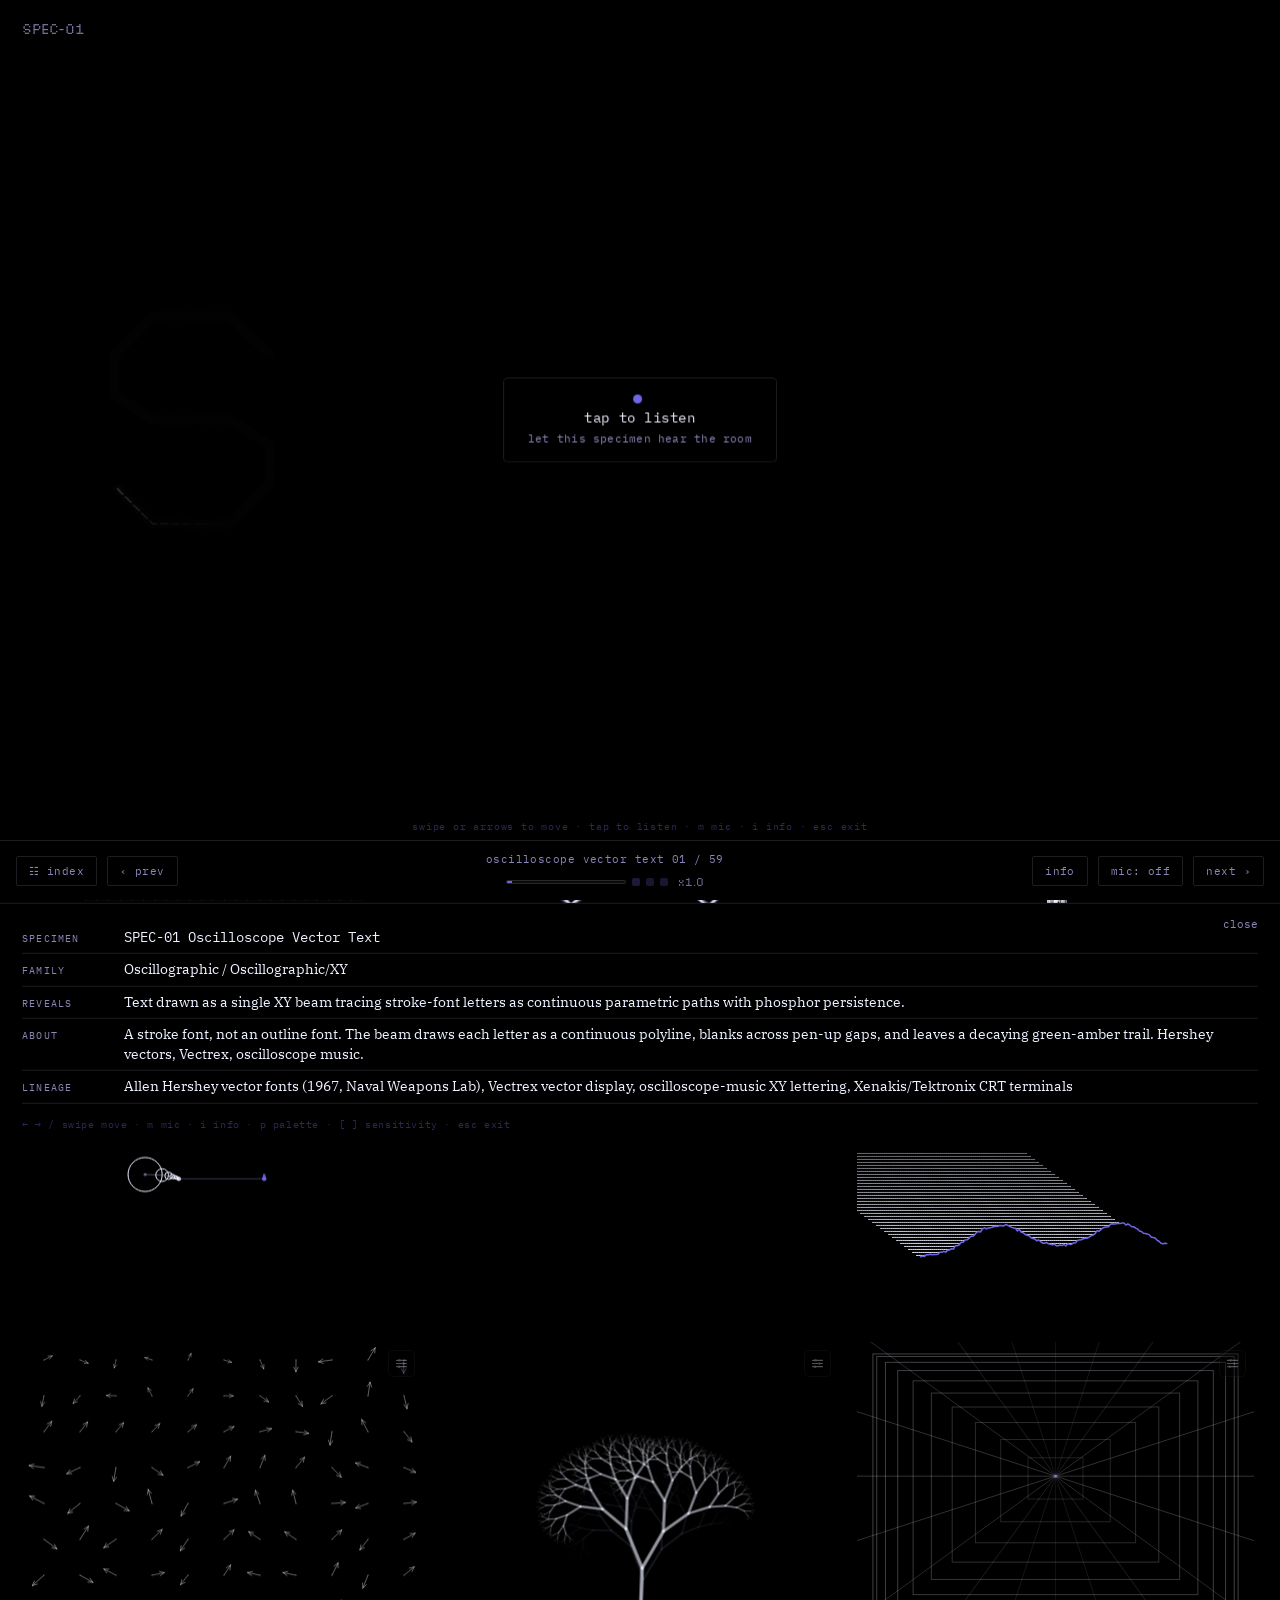
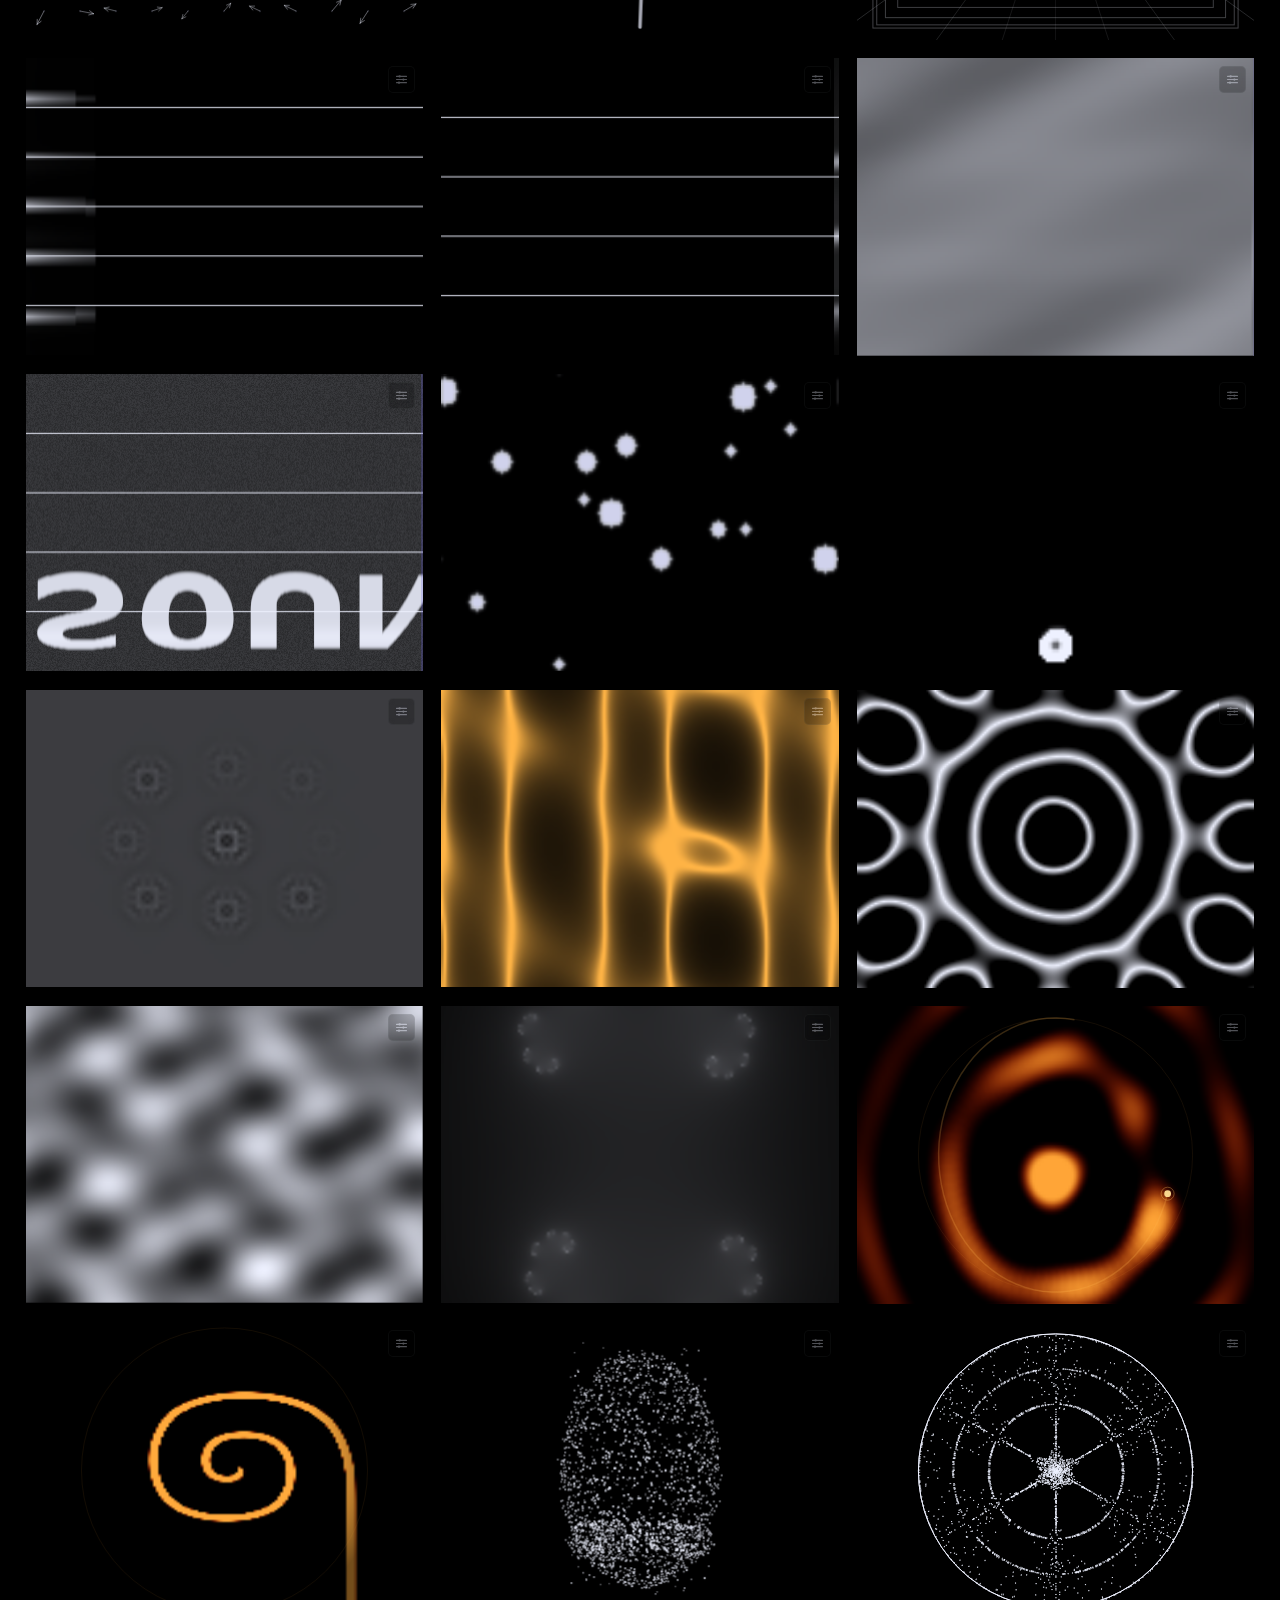
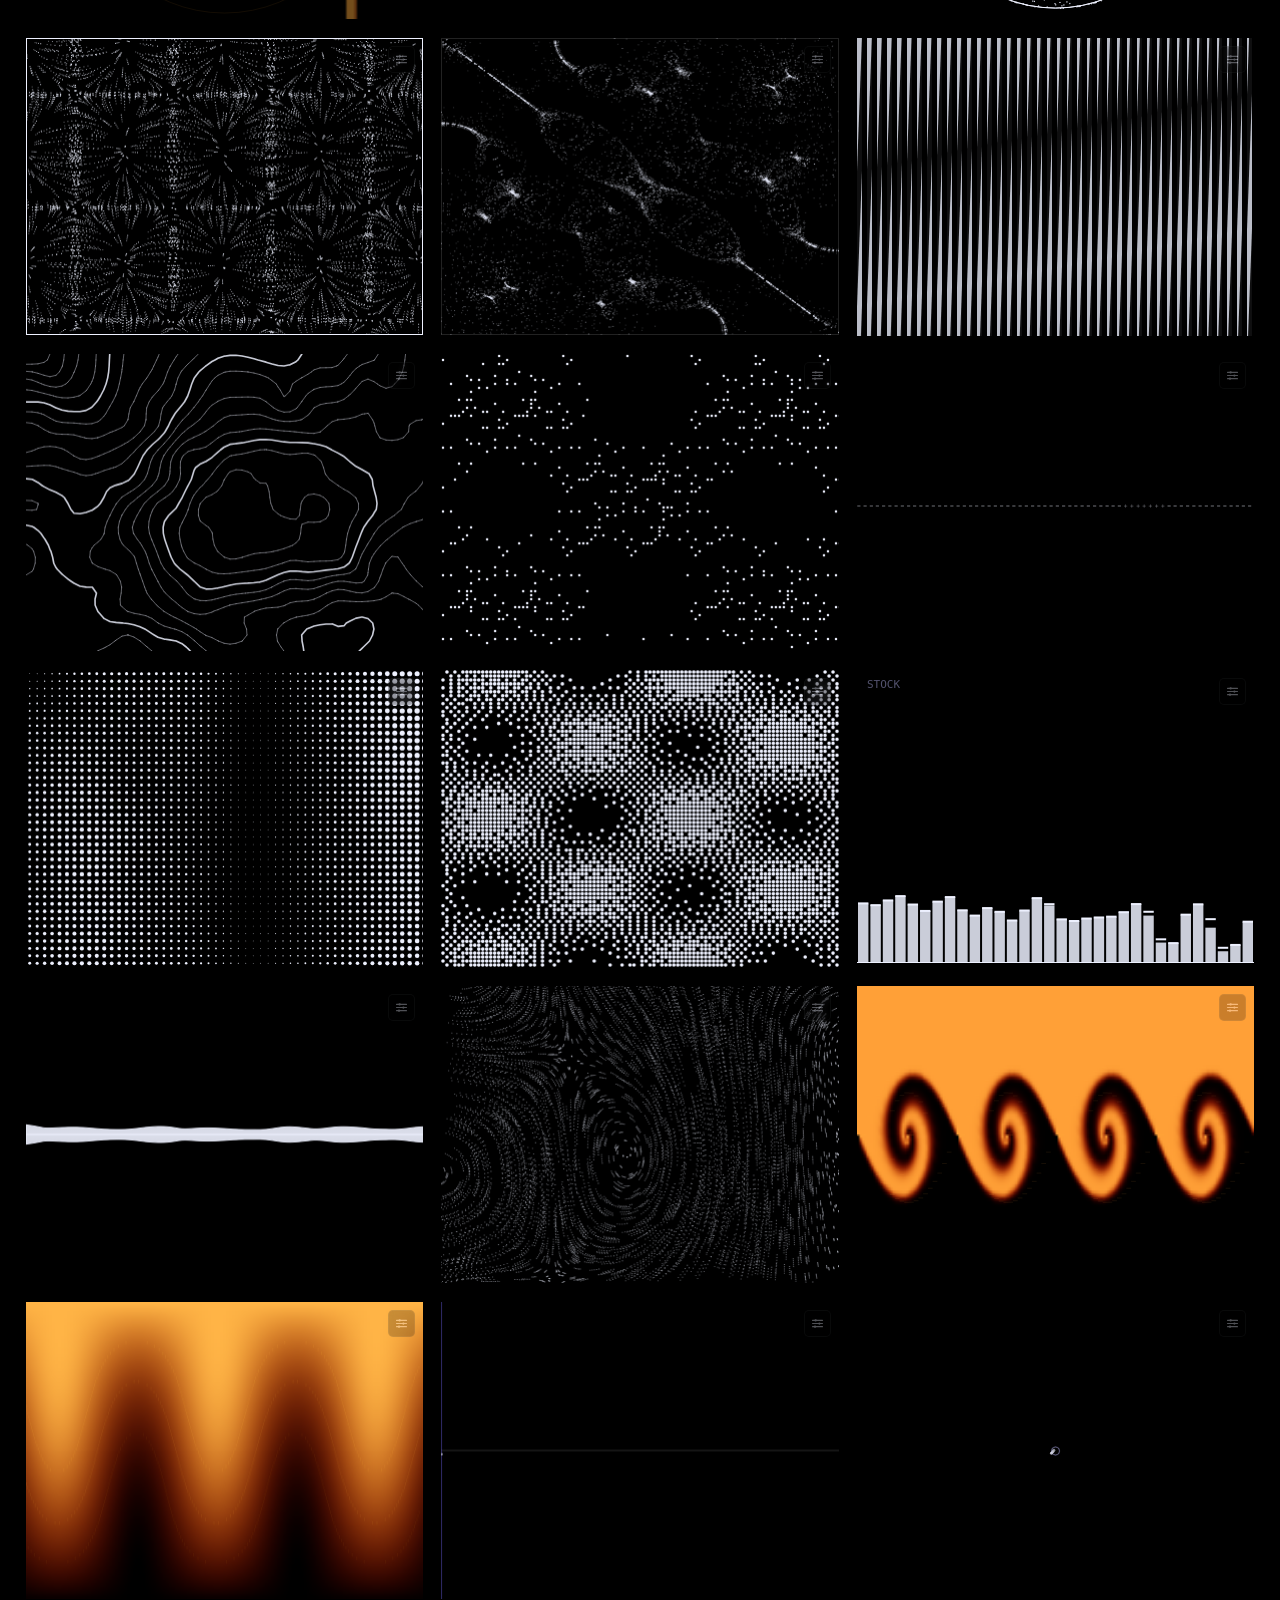
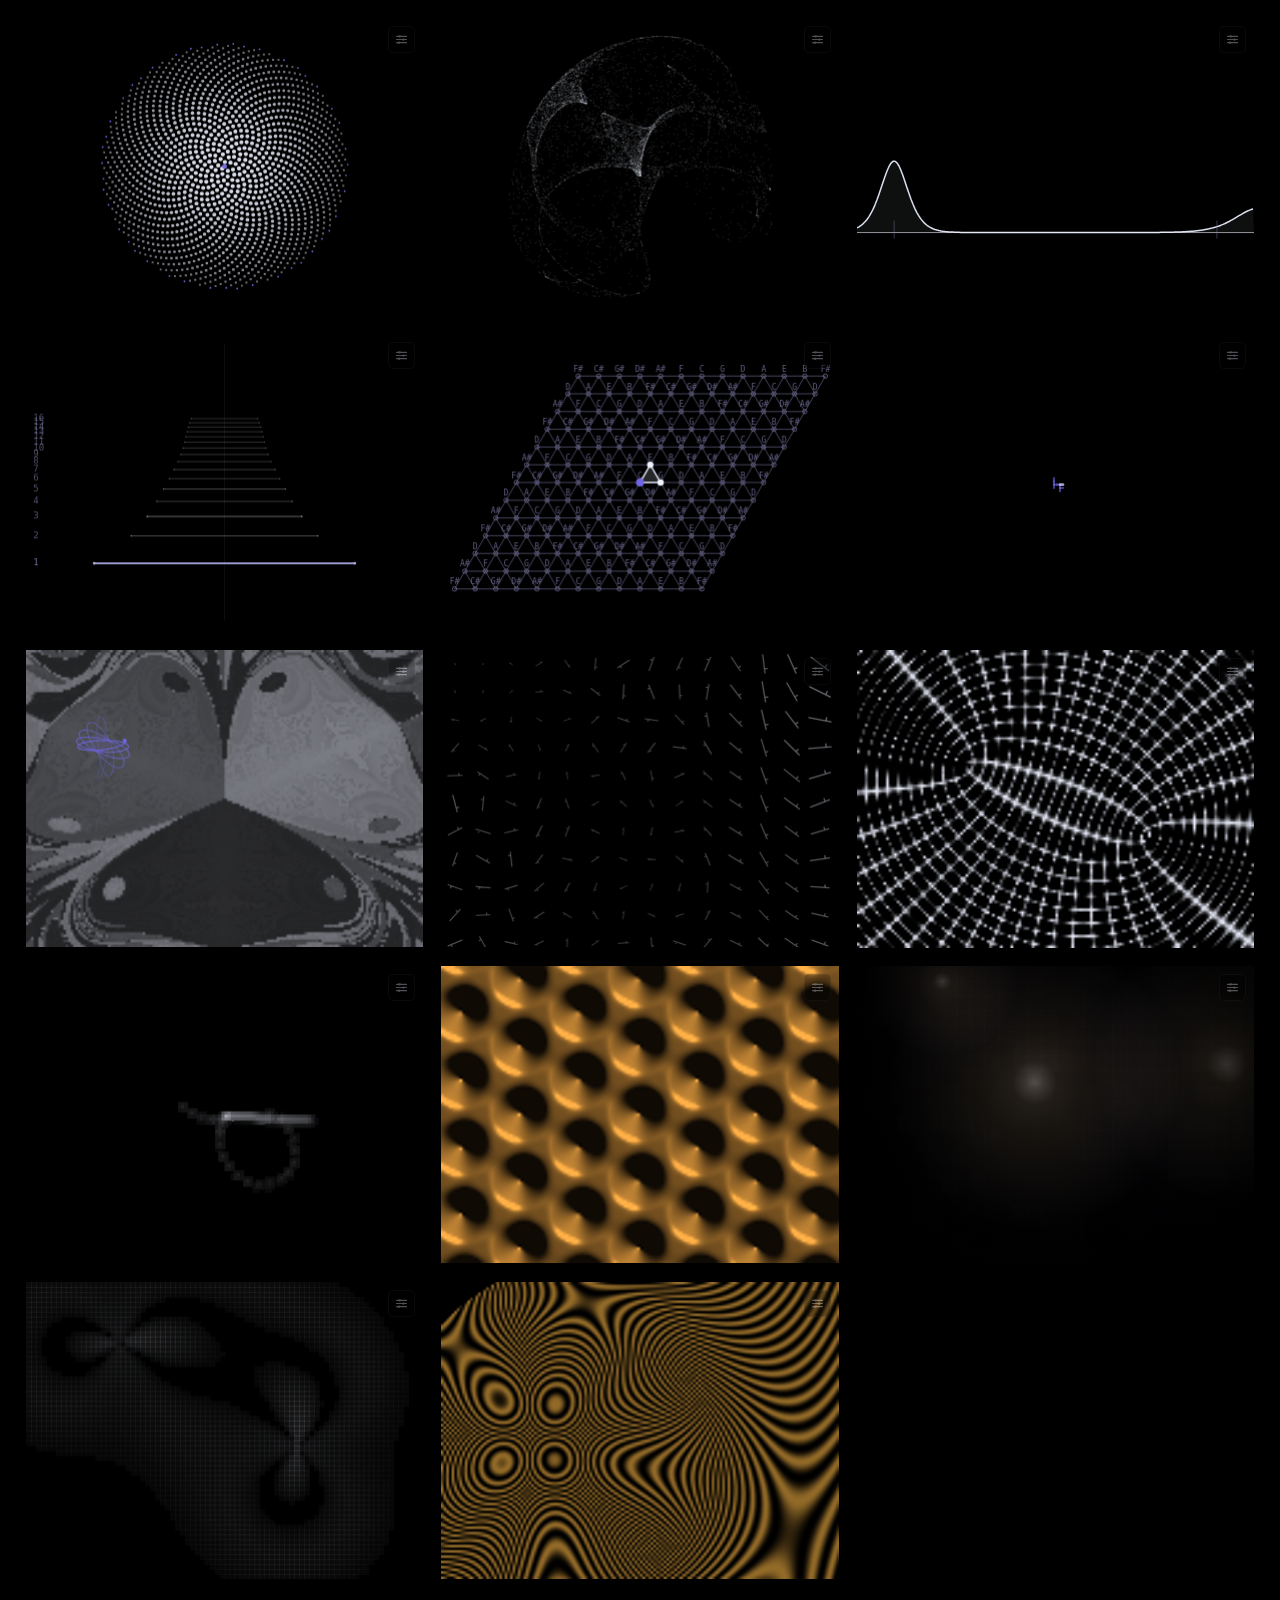
==== index.html @ 6fe893e0 "Sound / Image Lab: a live sound-visualization research instrument 59 generative Canvas2D specimens t" ====
<!doctype html>
<html lang="en">
<head>
<meta charset="utf-8">
<meta name="viewport" content="width=device-width, initial-scale=1">
<title>Sound / Image Lab</title>
<meta name="description" content="A live instrument: one microphone signal rendered through dozens of visual dialects of sound. Audio-reactive, parametric, white on black.">
<link rel="preconnect" href="https://fonts.googleapis.com">
<link rel="preconnect" href="https://fonts.gstatic.com" crossorigin>
<link href="https://fonts.googleapis.com/css2?family=IBM+Plex+Mono:wght@400;500&family=IBM+Plex+Serif:ital,wght@0,400;1,400&display=swap" rel="stylesheet">
<style>
/* Sound / Image Lab - design system.
   Palette and type borrowed from tools.kindl.work (studio blue #362cca / lit #6f66e6,
   warm paper #f4f1ea, night #100f14, phosphor amber #e8a33d, Krapka pixel marks over a
   generative glyph field). Research-instrument register. Palette is theme-driven by app.js. */

@font-face{
  font-family:'Krapka';
  src:url('fonts/krapka-pixel.woff2') format('woff2');
  font-weight:400 700; font-style:normal; font-display:swap;
}

:root{
  /* signal (default): white visuals, studio-blue UI */
  --bg:#000000; --ink:#eef1ff; --dim:#8a88b8; --accent:#6f66e6; --grid:rgba(238,241,255,0.05);
  --line:rgba(238,241,255,0.12); --panel:rgba(238,241,255,0.022); --panel2:rgba(238,241,255,0.045); --faint:#2c2a55;
  --mono:"IBM Plex Mono",ui-monospace,SFMono-Regular,Menlo,monospace;
  --serif:"IBM Plex Serif",Georgia,"Times New Roman",serif;
  --pixel:"Krapka","IBM Plex Mono",monospace;
  --maxw:1480px;
  --tr-label:0.22em; --tr-mono:0.02em;
}

*{box-sizing:border-box}
html,body{margin:0;padding:0}
body{
  background:var(--bg); color:var(--ink); font-family:var(--serif);
  font-size:15px; line-height:1.5; -webkit-font-smoothing:antialiased; text-rendering:optimizeLegibility;
}
a{color:var(--accent); text-decoration:none}
a:hover{text-decoration:underline}
.wrap{max-width:var(--maxw); margin:0 auto; padding:0 26px}

/* header + glyph field */
header.lab{position:relative; overflow:hidden; padding:44px 0 20px; border-bottom:1px solid var(--line)}
#glyphfield{position:absolute; inset:0; width:100%; height:100%; z-index:0; pointer-events:none}
header.lab .wrap{position:relative; z-index:1}
.kicker{display:flex; align-items:baseline; gap:14px; flex-wrap:wrap; font-size:11px}
.kicker .wm{font-family:var(--pixel); font-size:17px; letter-spacing:0; color:var(--ink)}
.kicker .wm b{color:var(--accent); font-weight:400}
.kicker .sep{font-family:var(--mono); letter-spacing:.2em; text-transform:uppercase; color:var(--dim)}
h1.title{font-family:var(--serif); font-weight:600; font-size:clamp(28px,5vw,52px); letter-spacing:-.02em; margin:.3em 0 .2em; line-height:1.04}
h1.title .slash{color:var(--accent); font-family:var(--pixel); font-weight:400}
.lede{font-family:var(--serif); font-size:clamp(15px,1.5vw,18px); color:var(--ink); max-width:60ch; line-height:1.5}
.lede em{color:var(--dim); font-style:italic}
.meta-row{display:flex; flex-wrap:wrap; gap:8px 18px; margin-top:18px; font-family:var(--mono); font-size:11px; color:var(--dim); letter-spacing:.04em}
.meta-row b{color:var(--ink); font-weight:500}

/* controls */
.controls{position:sticky; top:0; z-index:40; background:color-mix(in srgb,var(--bg) 86%,transparent); backdrop-filter:blur(8px); border-bottom:1px solid var(--line); padding:11px 0; margin-bottom:26px}
.controls .wrap{display:flex; flex-wrap:wrap; align-items:center; gap:10px 14px}
.ctl-label{font-family:var(--mono); font-size:10px; letter-spacing:var(--tr-label); text-transform:uppercase; color:var(--dim)}
.chips{display:flex; flex-wrap:wrap; gap:6px}
.chip{font-family:var(--mono); font-size:11px; letter-spacing:.03em; color:var(--dim); border:1px solid var(--line); background:transparent; padding:4px 9px; border-radius:2px; cursor:pointer; transition:.12s; user-select:none}
.chip:hover{color:var(--ink); border-color:var(--dim)}
.chip.on{color:var(--bg); background:var(--ink); border-color:var(--ink)}
.chip.tag.on{background:var(--accent); border-color:var(--accent); color:#fff}
.search{font-family:var(--mono); font-size:12px; color:var(--ink); background:var(--panel); border:1px solid var(--line); padding:5px 10px; border-radius:2px; width:160px}
.search::placeholder{color:var(--dim)}
.spacer{flex:1 1 auto}
.btn{font-family:var(--mono); font-size:11px; letter-spacing:.04em; color:var(--ink); background:var(--panel2); border:1px solid var(--line); padding:5px 11px; border-radius:2px; cursor:pointer}
.btn:hover{border-color:var(--dim)}
.btn.accent{color:var(--accent); border-color:var(--accent)}
.btn.accent:hover{background:var(--accent); color:#fff}
.count{font-family:var(--mono); font-size:11px; color:var(--dim)}

/* grid */
.grid{display:grid; grid-template-columns:repeat(auto-fill,minmax(390px,1fr)); gap:18px; padding-bottom:40px}
.card{position:relative; border:1px solid var(--line); background:var(--panel); display:flex; flex-direction:column; transition:.14s border-color}
.card:hover{border-color:var(--dim)}
.card:hover .reg{opacity:.9}
.card .reg{position:absolute; width:9px; height:9px; opacity:0; transition:.14s; pointer-events:none; z-index:2}
.card .reg::before,.card .reg::after{content:""; position:absolute; background:var(--accent)}
.card .reg::before{width:9px; height:1px; top:0; left:0}
.card .reg::after{width:1px; height:9px; top:0; left:0}
.card .reg.tl{top:-1px; left:-1px}
.card .reg.tr{top:-1px; right:-1px; transform:scaleX(-1)}
.card .reg.bl{bottom:-1px; left:-1px; transform:scaleY(-1)}
.card .reg.br{bottom:-1px; right:-1px; transform:scale(-1)}
.thumb{position:relative; width:100%; aspect-ratio:4/3; background:var(--bg); overflow:hidden}
.thumb canvas{display:block; width:100%; height:100%}
.spec-no{position:absolute; top:8px; left:9px; font-family:var(--pixel); font-size:11px; letter-spacing:.04em; color:var(--dim); z-index:3; mix-blend-mode:difference}
.card-body{padding:11px 12px 13px; display:flex; flex-direction:column; gap:6px}
.card-grp{font-family:var(--mono); font-size:9.5px; letter-spacing:.16em; text-transform:uppercase; color:var(--accent)}
.card-title{font-family:var(--mono); font-size:14px; font-weight:500; letter-spacing:-.005em; color:var(--ink); line-height:1.15}
.card-ess{font-family:var(--serif); font-size:12.5px; color:var(--dim); font-style:italic; line-height:1.35}
.card-tags{display:flex; flex-wrap:wrap; gap:4px; margin-top:2px}
.t{font-family:var(--mono); font-size:9px; letter-spacing:.05em; color:var(--dim); border:1px solid var(--line); padding:1px 5px; border-radius:2px}

/* group separators */
.grouphead{grid-column:1/-1; display:flex; align-items:baseline; gap:12px; margin:14px 0 -6px; padding-top:8px}
.grouphead .gm{font-family:var(--pixel); font-size:13px; color:var(--accent)}
.grouphead .gn{font-family:var(--mono); font-size:11px; letter-spacing:var(--tr-label); text-transform:uppercase; color:var(--ink)}
.grouphead .gl{flex:1; height:1px; background:var(--line)}
.grouphead .gc{font-family:var(--mono); font-size:10px; color:var(--dim)}

/* detail overlay */
.overlay{position:fixed; inset:0; z-index:80; background:color-mix(in srgb,var(--bg) 90%,#000); backdrop-filter:blur(4px); display:none; align-items:stretch}
.overlay.open{display:flex}
.detail{margin:auto; width:min(1180px,94vw); height:min(86vh,820px); background:var(--bg); border:1px solid var(--line); display:grid; grid-template-columns:1.55fr .9fr; position:relative; overflow:hidden}
.detail .stage{position:relative; background:#000; min-width:0}
.detail .stage canvas{display:block; width:100%; height:100%}
.detail .stage .spec-no{font-size:12px}
.xhair{position:absolute; inset:0; pointer-events:none; z-index:2}
.xhair::before,.xhair::after{content:""; position:absolute; background:var(--grid)}
.xhair::before{left:50%; top:0; bottom:0; width:1px}
.xhair::after{top:50%; left:0; right:0; height:1px}
.side{border-left:1px solid var(--line); padding:20px 20px 16px; overflow-y:auto; display:flex; flex-direction:column; gap:13px}
.side .grp{font-family:var(--mono); font-size:10px; letter-spacing:var(--tr-label); text-transform:uppercase; color:var(--accent)}
.side h2{font-family:var(--serif); font-weight:600; font-size:23px; margin:.05em 0; letter-spacing:-.01em}
.side .ess{font-family:var(--serif); font-style:italic; color:var(--dim); font-size:14px; margin-top:-4px}
.side .blurb{font-family:var(--serif); font-size:14px; line-height:1.5}
.kv{display:grid; grid-template-columns:84px 1fr; gap:5px 12px; font-size:12.5px}
.kv .k{font-family:var(--mono); font-size:10px; letter-spacing:.1em; text-transform:uppercase; color:var(--dim); padding-top:2px}
.kv .v{font-family:var(--serif); color:var(--ink)}
.kv .v.mono{font-family:var(--mono); font-size:11.5px}
.params{display:flex; flex-direction:column; gap:9px; border-top:1px solid var(--line); padding-top:13px}
.param{display:grid; grid-template-columns:1fr auto; gap:2px 10px; align-items:center}
.param label{font-family:var(--mono); font-size:11px; color:var(--ink); letter-spacing:.02em}
.param .pv{font-family:var(--pixel); font-size:12px; color:var(--accent); text-align:right}
.param input[type=range]{grid-column:1/-1; width:100%; accent-color:var(--accent); height:3px}
.detail-tags{display:flex; flex-wrap:wrap; gap:4px}
.detail-foot{display:flex; gap:8px; margin-top:auto; padding-top:10px; border-top:1px solid var(--line)}
.detail-close{position:absolute; top:0; right:0; z-index:6; font-family:var(--mono); font-size:12px; color:var(--ink); background:var(--bg); border:1px solid var(--line); border-top:0; border-right:0; padding:7px 12px; cursor:pointer}
.detail-close:hover{color:var(--accent)}
.nav-hint{font-family:var(--mono); font-size:10px; color:var(--dim); letter-spacing:.06em}

/* presentation mode */
#presentmode{position:fixed; inset:0; z-index:120; background:var(--bg); display:none; flex-direction:column}
#presentmode.on{display:flex}
#presentmode .pstage{position:relative; flex:1; min-height:0; background:#000}
#presentmode .pstage canvas{display:block; width:100%; height:100%}
#presentmode .pmark{position:absolute; top:20px; left:24px; font-family:var(--pixel); font-size:15px; color:var(--dim); z-index:2}
#presentmode .pcap{position:absolute; left:24px; right:24px; bottom:22px; z-index:2; display:flex; align-items:flex-end; gap:18px; transition:opacity .3s}
#presentmode.nocap .pcap{opacity:0}
#presentmode .pcap .pt{font-family:var(--serif); font-weight:600; font-size:clamp(22px,3vw,38px); letter-spacing:-.01em; line-height:1.05; color:var(--ink)}
#presentmode .pcap .pe{font-family:var(--serif); font-style:italic; color:var(--dim); font-size:15px; max-width:42ch; margin-top:4px}
#presentmode .pcap .pmeta{flex:1; text-align:right; font-family:var(--mono); font-size:11px; color:var(--dim); letter-spacing:.05em; white-space:nowrap}
#presentmode .pbar{position:absolute; top:0; left:0; height:2px; background:var(--accent); width:0; z-index:3; transition:width .2s linear}
#presentmode .pexit{position:absolute; top:16px; right:20px; z-index:3; font-family:var(--mono); font-size:11px; color:var(--dim); background:transparent; border:1px solid var(--line); padding:5px 10px; border-radius:2px; cursor:pointer}
#presentmode .pexit:hover{color:var(--ink); border-color:var(--dim)}
#presentmode .phint{position:absolute; bottom:22px; left:50%; transform:translateX(-50%); z-index:2; font-family:var(--mono); font-size:10px; color:var(--faint); letter-spacing:.08em}

/* footer */
footer.lab{border-top:1px solid var(--line); margin-top:30px; padding:34px 0 60px}
.cols{display:grid; grid-template-columns:repeat(auto-fit,minmax(260px,1fr)); gap:26px}
.col h3{font-family:var(--mono); font-size:11px; letter-spacing:var(--tr-label); text-transform:uppercase; color:var(--accent); margin:0 0 9px}
.col p,.col li{font-family:var(--serif); font-size:13.5px; color:var(--ink); opacity:.92; line-height:1.5}
.col ul{margin:0; padding-left:16px}
.col .mono{font-family:var(--mono); font-size:12px; color:var(--dim)}
.lineage{font-family:var(--pixel); font-size:13px; color:var(--dim); letter-spacing:.02em; margin-top:8px}
.lineage b{color:var(--ink)}

@media (max-width:720px){
  .wrap{padding:0 16px}
  header.lab{padding:30px 0 16px}
  h1.title{font-size:clamp(26px,8vw,40px)}
  .lede{font-size:14px}
  /* controls: each chip group becomes a swipeable row, never a tall wrapped block */
  .controls{padding:9px 0}
  .controls .wrap{gap:8px 10px}
  .ctl-label{width:100%; margin:2px 0 -4px}
  .chips{flex-wrap:nowrap; overflow-x:auto; max-width:100%; padding-bottom:3px; -webkit-overflow-scrolling:touch; scrollbar-width:none}
  .chips::-webkit-scrollbar{display:none}
  .chip{flex:0 0 auto}
  .search{flex:1 1 120px; min-width:0}
  .present, #palette, #playpause{flex:0 0 auto}
  .count{width:100%; order:9}
  .grid{grid-template-columns:1fr 1fr; gap:12px}
  /* detail goes full-screen and scrolls */
  .detail{grid-template-columns:1fr; width:100vw; height:100dvh; max-width:none; border:0}
  .detail .stage{height:42vh; flex:0 0 auto}
  .side{border-left:0; border-top:1px solid var(--line); padding:16px 16px 24px}
  .detail-close{font-size:13px; padding:9px 14px}
  /* present caption stacks */
  #presentmode .pcap{flex-direction:column; align-items:flex-start; gap:5px; left:16px; right:16px; bottom:16px}
  #presentmode .pcap .pmeta{flex:none; text-align:left}
  #presentmode .pcap .pt{font-size:clamp(20px,6vw,28px)}
  #presentmode .phint{display:none}
  #glyphfield{opacity:.7}
}
@media (max-width:440px){ .grid{grid-template-columns:1fr 1fr; gap:10px} }

/* ============================================================
   visuals-first reshape (2026-06-23): black gallery, hero shelf,
   bare default with a single settings toggle, footer removed.
   ============================================================ */

/* footer pulled from the public view (markup kept, hidden) */
footer.lab{ display:none !important; }

/* minimal wordmark, only in bare mode */
.wm-min{ font-family:var(--serif); font-weight:600; font-size:19px; letter-spacing:-.01em; color:var(--ink); }
.wm-min .slash{ font-family:var(--pixel); font-weight:400; color:var(--accent); }
body:not(.bare) .wm-min{ display:none; }

/* filters collapse as a unit */
.filters{ display:contents; }

/* settings toggle */
#bare{ letter-spacing:.06em; }
#bare.on{ color:var(--accent); border-color:var(--accent); }

/* ---- featured (hero) shelf: big 2:1 tiles, stacked ---- */
.featured{ display:flex; flex-direction:column; gap:22px; max-width:1120px; margin:6px auto 26px; }
.featured:empty{ display:none; }
.card.hero{ border:1px solid var(--line); background:var(--bg); }
.card.hero .thumb{ aspect-ratio:2/1; }
.card.hero:hover{ border-color:var(--dim); }
.feat-cap{ display:flex; align-items:baseline; gap:12px; padding:9px 13px 11px; }
.feat-cap .fn{ font-family:var(--pixel); font-size:12px; color:var(--accent); letter-spacing:.04em; }
.feat-cap .ft{ font-family:var(--mono); font-size:13px; color:var(--ink); letter-spacing:-.005em; }

/* ---- divider before the catalogue ---- */
.section-div{ display:flex; align-items:center; gap:14px; margin:6px 0 16px; }
.section-div .sd-l{ flex:1; height:1px; background:var(--line); }
.section-div .sd-t{ font-family:var(--mono); font-size:10px; letter-spacing:var(--tr-label); text-transform:uppercase; color:var(--dim); }

/* ---- hover caption (catalogue tiles, bare) ---- */
.hovercap{ position:absolute; left:0; right:0; bottom:0; z-index:3; padding:16px 11px 8px; font-family:var(--mono); font-size:11px; letter-spacing:.01em; color:#fff; background:linear-gradient(transparent,rgba(0,0,0,.74)); opacity:0; transition:opacity .14s; pointer-events:none; }
body:not(.bare) .hovercap{ display:none; }

/* =================== BARE (default public view) =================== */
body.bare header.lab{ display:none; }
body.bare .filters{ display:none; }
body.bare #palette,
body.bare #playpause,
body.bare .count{ display:none; }
/* the live CTA stays in the minimal bar as the primary entry point */
body.bare #live{ display:inline-block; }
body.live-active{ overflow:hidden; }
/* catalogue tiles become pure visuals */
body.bare .grid .card{ border:0; background:transparent; }
body.bare .grid .card-body{ display:none; }
body.bare .grid .spec-no{ display:none; }
body.bare .grid .reg{ display:none; }
body.bare .grid .card:hover .hovercap,
body.bare .grid .card:focus-visible .hovercap{ opacity:1; }
/* quiet family dividers */
body.bare .grouphead{ margin:18px 0 2px; opacity:.45; }
body.bare .grouphead .gm,
body.bare .grouphead .gc{ display:none; }
body.bare .grouphead .gn{ color:var(--dim); font-size:10px; }
body.bare .section-div{ opacity:.5; }

/* ---- click a tile to open it live; the small corner icon opens the patch ---- */
.card{ cursor:default; }
.thumb.live-open{ cursor:pointer; }
.patch-open{ position:absolute; top:8px; right:8px; z-index:5; width:27px; height:27px; display:inline-flex; align-items:center; justify-content:center; padding:0; cursor:pointer; color:var(--ink); background:color-mix(in srgb, var(--bg) 62%, transparent); border:1px solid var(--line); border-radius:5px; opacity:.34; transition:opacity .14s, border-color .14s, color .14s; -webkit-backdrop-filter:blur(3px); backdrop-filter:blur(3px); }
.patch-open svg{ width:15px; height:15px; display:block; }
.card:hover .patch-open, .card:focus-within .patch-open{ opacity:1; }
.patch-open:hover, .patch-open:focus-visible{ color:var(--accent); border-color:var(--accent); opacity:1; outline:none; }
@media (pointer:coarse){ .patch-open{ opacity:.9; width:32px; height:32px; } }
/* touch devices: bigger hit targets for sliders + chips */
@media (pointer:coarse){
  .param input[type=range]{height:22px}
  .chip{padding:6px 11px}
  .btn{padding:7px 12px}
}

/* ============================================================
   LIVE pager (fullscreen, audio-reactive; play.kindl.work-style)
   ============================================================ */
#livemode{position:fixed; inset:0; z-index:120; background:var(--bg); display:none; flex-direction:column}
#livemode.on{display:flex}
.lstage{position:relative; flex:1; min-height:0; background:#000; cursor:pointer; overflow:hidden}
.lstage canvas{display:block; width:100%; height:100%; position:relative; z-index:0}
.lmark{position:absolute; top:18px; left:22px; z-index:3; font-family:var(--pixel); font-size:14px; color:var(--dim)}
.ltap{position:absolute; left:50%; top:50%; transform:translate(-50%,-50%); z-index:4;
  display:flex; flex-direction:column; align-items:center; gap:5px; cursor:pointer;
  font-family:var(--mono); font-size:14px; letter-spacing:.04em; color:var(--ink);
  background:color-mix(in srgb,var(--bg) 58%, transparent); border:1px solid var(--line); border-radius:5px;
  padding:16px 24px; -webkit-backdrop-filter:blur(4px); backdrop-filter:blur(4px); transition:.15s}
.ltap small{font-size:11px; color:var(--dim); letter-spacing:.02em}
.ltap .dot{width:9px; height:9px; border-radius:50%; background:var(--accent); display:inline-block; margin-right:5px;
  animation:lpulse 1.8s infinite}
@keyframes lpulse{0%{box-shadow:0 0 0 0 color-mix(in srgb,var(--accent) 70%, transparent)}70%{box-shadow:0 0 0 11px transparent}100%{box-shadow:0 0 0 0 transparent}}
.ltap:hover{border-color:var(--accent); color:var(--accent)}
#livemode.mic-on .ltap{display:none}

.lbar{position:relative; z-index:6; display:flex; align-items:center; gap:10px;
  padding:10px 16px calc(10px + env(safe-area-inset-bottom,0)); border-top:1px solid var(--line);
  background:color-mix(in srgb,var(--bg) 90%, #000)}
.lbtn{font-family:var(--mono); font-size:11px; letter-spacing:.04em; color:var(--dim); background:transparent;
  border:1px solid var(--line); padding:7px 12px; border-radius:2px; cursor:pointer; transition:.12s; white-space:nowrap}
.lbtn:hover{color:var(--ink); border-color:var(--dim)}
.lbtn.lmic.on{color:var(--accent); border-color:var(--accent)}
.lcenter{flex:1; min-width:0; display:flex; flex-direction:column; align-items:center; gap:6px}
.ltitle{font-family:var(--mono); font-size:11px; color:var(--dim); letter-spacing:.04em; white-space:nowrap;
  overflow:hidden; text-overflow:ellipsis; max-width:100%}
.lmeter{display:flex; align-items:center; gap:6px}
.lm-level{position:relative; width:120px; max-width:34vw; height:4px; background:var(--panel2); border:1px solid var(--line); border-radius:2px; overflow:hidden}
.lm-level i{position:absolute; left:0; top:0; bottom:0; width:0; background:var(--accent); transition:width .06s linear}
.lm-band{width:8px; height:8px; border-radius:2px; background:var(--accent); opacity:.2; transition:opacity .08s linear}
.lm-sens{font-family:var(--pixel); font-size:11px; color:var(--dim); margin-left:4px}

.linfo{position:absolute; left:0; right:0; bottom:0; z-index:9; background:color-mix(in srgb,var(--bg) 95%, #000);
  border-top:1px solid var(--line); padding:18px 22px calc(20px + env(safe-area-inset-bottom,0));
  transform:translateY(101%); transition:transform .28s ease; max-height:72vh; overflow-y:auto}
#livemode.info-on .linfo{transform:translateY(0)}
.linfoclose{position:absolute; top:12px; right:16px; font-family:var(--mono); font-size:11px; color:var(--dim); background:transparent; border:0; cursor:pointer}
.linfoclose:hover{color:var(--accent)}
.li-line{display:grid; grid-template-columns:88px 1fr; gap:6px 14px; padding:6px 0; border-bottom:1px solid var(--line); font-size:13.5px}
.li-k{font-family:var(--mono); font-size:10px; letter-spacing:.12em; text-transform:uppercase; color:var(--dim); padding-top:3px}
.li-v{font-family:var(--serif); color:var(--ink); line-height:1.45}
.li-v.li-title{font-family:var(--mono); color:var(--ink)}
.li-hint{font-family:var(--mono); font-size:10px; color:var(--faint); letter-spacing:.06em; margin-top:13px}

.lhint{position:absolute; left:50%; bottom:66px; transform:translateX(-50%); z-index:4; font-family:var(--mono);
  font-size:10px; color:var(--faint); letter-spacing:.08em; pointer-events:none; transition:opacity .4s; text-align:center}
#livemode.mic-on .lhint{opacity:0}

@media (max-width:720px){
  /* all five controls on ONE row; the title + meter drop to a second row */
  .lbar{flex-wrap:wrap; gap:6px; padding:8px 10px calc(8px + env(safe-area-inset-bottom,0))}
  .lbtn{flex:1 1 0; min-width:0; font-size:10px; padding:7px 4px; letter-spacing:.01em; text-align:center}
  .lcenter{order:10; flex:1 0 100%; margin-top:1px}
  .lm-level{width:84px}
  .lhint{display:none}
  .lmark{font-size:12px; top:14px; left:16px}
}

</style>
</head>
<body>

<header class="lab"><canvas id="glyphfield" aria-hidden="true"></canvas><div class="wrap">
  <div class="kicker"><span class="wm">SOUND<b>/</b>IMAGE</span><span class="sep">visual-art research &middot; kindl.work</span></div>
  <h1 class="title">Sound <span class="slash">/</span> Image, a laboratory</h1>
  <p class="lede">One sound, many ways of seeing it. Turn on the microphone and a single live signal, a voice, the room, the hall, is rendered at once through every visual dialect: lines, fields, rasters, glyphs, particles, structures. Silence reads as stillness, noise as turbulence. Press <span class="mono">live</span> to go full width and page through the specimens against whatever you are listening to, and decide which belong on the wall.</p>
  <div class="meta-row" id="metarow"></div>
</div></header>

<div class="controls"><div class="wrap">
  <span class="wm-min">Sound <span class="slash">/</span> Image</span>
  <div class="filters">
    <span class="ctl-label">Family</span><div class="chips" id="groups"></div>
    <span class="ctl-label">Tag</span><div class="chips" id="tags"></div>
    <input class="search" id="search" placeholder="search specimens">
  </div>
  <span class="spacer"></span>
  <button class="btn" id="bare">show info</button>
  <button class="btn accent live-cta" id="live">&#9658; live (mic)</button>
  <button class="btn" id="palette">palette: signal</button>
  <button class="btn" id="playpause">pause</button>
  <span class="count" id="count"></span>
</div></div>

<main class="wrap">
  <div class="featured" id="featured"></div>
  <div class="section-div" id="restdiv"><span class="sd-l"></span><span class="sd-t">more specimens</span><span class="sd-l"></span></div>
  <div class="grid" id="grid"></div>
</main>

<div class="overlay" id="overlay"></div>

<footer class="lab"><div class="wrap">
  <div class="cols">
    <div class="col">
      <h3>What this is</h3>
      <p>A live instrument, not a website. Each card is a specimen: one method for making sound visible. Press <span class="mono">live</span> and allow the microphone, and every specimen reads the same signal at once, the waveform, its spectrum, its loudness, its onsets. With the mic off, a gentle synthetic signal keeps the catalogue breathing so the visual register stays legible on its own.</p>
    </div>
    <div class="col">
      <h3>How to read it</h3>
      <ul>
        <li><span class="mono">live</span> enters a fullscreen, one-specimen-at-a-time pager; swipe or <span class="mono">&larr; &rarr;</span> to move, <span class="mono">mic</span> to listen.</li>
        <li>Each tile opens the same way; the corner <span class="mono">sliders</span> icon opens its patch (parameters).</li>
        <li>Filter by <span class="mono">family</span> or <span class="mono">tag</span>; search by name or lineage.</li>
        <li><span class="mono">palette</span> switches amber / signal (blue) / night / paper.</li>
        <li>Keys: <span class="mono">space</span> pause, <span class="mono">m</span> mic, <span class="mono">t</span> palette, <span class="mono">[ ]</span> sensitivity, <span class="mono">esc</span> close.</li>
      </ul>
    </div>
    <div class="col">
      <h3>How it is built</h3>
      <p>One self-contained HTML file. Every specimen is Canvas 2D against a small contract (metadata plus a <span class="mono">draw(ctx,t,params,theme,audio)</span> function), driven by one shared loop that runs only the visible specimens and feeds each the live audio frame. Parameters set the baseline; audio modulates around it; a per-specimen <span class="mono">Audio drive</span> dials the depth.</p>
      <div class="lineage">lineage&nbsp; <b>Pe&scaron;&aacute;nek</b> 1928 &rarr; <b>Va&scaron;ulka</b> 1974 &rarr; <b>Granular Synthesis</b> 1994 &rarr; <b>J&uacute;dov&aacute;</b> 2018 &rarr; <b>Kindl</b> 2026</div>
    </div>
  </div>
</div></footer>

<script>
/* LABUTIL - shared helpers for every demo. Identical in the page and the node verifier.
   Attaches to globalThis.LABUTIL. Deterministic noise/PRNG so demos never NaN or drift. */
(function () {
  'use strict';
  var TAU = Math.PI * 2;
  function clamp(x, a, b) { return x < a ? a : (x > b ? b : x); }
  function lerp(a, b, t) { return a + (b - a) * t; }
  function smoothstep(a, b, x) {
    var d = (b - a) || 1e-9;
    var t = clamp((x - a) / d, 0, 1);
    return t * t * (3 - 2 * t);
  }
  function hexToRgb(c) {
    if (typeof c !== 'string') return null;
    c = c.trim();
    if (c.charAt(0) === '#') {
      var h = c.slice(1);
      if (h.length === 3) h = h[0] + h[0] + h[1] + h[1] + h[2] + h[2];
      if (h.length >= 6) {
        var n = parseInt(h.slice(0, 6), 16);
        if (!isFinite(n)) return null;
        return [(n >> 16) & 255, (n >> 8) & 255, n & 255];
      }
    }
    return null;
  }
  function rgba(c, a) {
    a = (a == null) ? 1 : clamp(a, 0, 1);
    var rgb = hexToRgb(c);
    if (rgb) return 'rgba(' + rgb[0] + ',' + rgb[1] + ',' + rgb[2] + ',' + a + ')';
    var m = String(c).match(/[\d.]+/g);
    if (m && m.length >= 3) return 'rgba(' + (+m[0]) + ',' + (+m[1]) + ',' + (+m[2]) + ',' + a + ')';
    return 'rgba(0,0,0,' + a + ')';
  }
  function mulberry32(a) {
    a = a >>> 0;
    return function () {
      a |= 0; a = (a + 0x6D2B79F5) | 0;
      var t = Math.imul(a ^ (a >>> 15), 1 | a);
      t = (t + Math.imul(t ^ (t >>> 7), 61 | t)) ^ t;
      return ((t ^ (t >>> 14)) >>> 0) / 4294967296;
    };
  }
  function hash2(x, y) {
    var h = Math.sin(x * 127.1 + y * 311.7) * 43758.5453;
    return h - Math.floor(h);
  }
  function vnoise(x, y) {
    var xi = Math.floor(x), yi = Math.floor(y);
    var xf = x - xi, yf = y - yi;
    var u = xf * xf * (3 - 2 * xf), v = yf * yf * (3 - 2 * yf);
    var a = hash2(xi, yi), b = hash2(xi + 1, yi), c = hash2(xi, yi + 1), d = hash2(xi + 1, yi + 1);
    var top = a + (b - a) * u, bot = c + (d - c) * u;
    return (top + (bot - top) * v) * 2 - 1;
  }
  function fbm(x, y, oct) {
    oct = oct || 4;
    var amp = 0.5, freq = 1, sum = 0, norm = 0;
    for (var i = 0; i < oct; i++) { sum += amp * vnoise(x * freq, y * freq); norm += amp; amp *= 0.5; freq *= 2; }
    return sum / (norm || 1);
  }
  function hsl(h, s, l) { return 'hsl(' + h + ',' + s + '%,' + l + '%)'; }

  var API = { TAU: TAU, clamp: clamp, lerp: lerp, smoothstep: smoothstep, rgba: rgba,
    mulberry32: mulberry32, hash2: hash2, noise2: vnoise, fbm: fbm, hsl: hsl };
  if (typeof globalThis !== 'undefined') globalThis.LABUTIL = API;
  else if (typeof window !== 'undefined') window.LABUTIL = API;
})();

</script>
<script>
window.LAB = { demos: [], register: function (d) { this.demos.push(d); } };
</script>
<script>
/* ===== ascii-waveform.js ===== */
LAB.register({
  id: 'ascii-waveform',
  title: 'ASCII Character Waveform',
  group: 'Raster, glyph, text',
  essence: 'A monospaced character grid where glyph density encodes the signal, terminal-style sound.',
  blurb: 'Sound rendered in a terminal. A monospaced grid maps a local intensity to a character ramp (space . : - = + # at increasing density), so a moving waveform or spectrum is spelled out in ASCII. It is the text-as-raster member, the Henke 8-bit phosphor register in pure form, and it carries a deliberate machine-aware coldness. Green-on-black is a legitimate accent here, the one place a phosphor tint reads as lineage rather than decoration.',
  tags: ['text', 'glyph', 'raster', 'monochrome', 'accent', 'realtime'],
  lineage: 'Robert Henke CBM 8032 AV character grids; teletype / ASCII-art tradition; Vasulka machine-aware signal. Scientific anchor: character-cell raster display, luminance-to-glyph ramp.',
  dialect: 'Brittle Stress Matrix',
  palette: 'monochrome + single accent',
  paramNotes: 'Columns (resolution) and the intensity gain are the levers; a ramp-length slider (how many distinct glyphs) shifts between blocky and smooth. The font is a build choice. The single accent here is the phosphor tint applied to the whole grid, a one-step climax control. Audio drive sets each column height from a.wave, a.level scales amplitude, and a.high raises glyph density.',
  params: [
    { key: 'cols', label: 'Columns', min: 24, max: 120, step: 4, value: 64 },
    { key: 'gain', label: 'Intensity gain', min: 0.3, max: 2, step: 0.1, value: 1 },
    { key: 'speed', label: 'Scroll speed', min: 0.1, max: 3, step: 0.1, value: 1 },
    { key: 'phosphor', label: 'Phosphor accent', min: 0, max: 1, step: 0.05, value: 0 },
    { key: 'react', label: 'Audio drive', min: 0, max: 1.5, step: 0.05, value: 0.85 }
  ],
  init(s, w, h){
    s.ramp = ' .:-=+*#@';
  },
  draw(ctx, w, h, t, p, s, theme, a){
    var U = LABUTIL, TAU = U.TAU;
    var react = (p.react == null ? 0.85 : p.react);
    var lvl = U.clamp(a.level || 0, 0, 1);
    var hiF = U.clamp(a.high || 0, 0, 1);
    var act = U.clamp(Math.max(a.level || 0, (a.peak || 0) * 0.7, a.beat || 0) * react, 0, 1);
    var wav = a.wave;
    var wn = wav && wav.length ? wav.length : 1;
    ctx.fillStyle = theme.bg;
    ctx.fillRect(0, 0, w, h);
    var ramp = s.ramp || ' .:-=+*#@';
    var rampLast = ramp.length - 1;
    var cols = Math.max(8, Math.round(p.cols));
    var fontSize = w / cols;
    if (!(fontSize > 0.5)) fontSize = 0.5;
    var rows = Math.max(1, Math.floor(h / fontSize));
    if (rows > 600) rows = 600;
    if (cols > 240) cols = 240;
    ctx.font = fontSize.toFixed(2) + 'px ui-monospace, "SF Mono", Menlo, Consolas, monospace';
    ctx.textBaseline = 'top';
    ctx.textAlign = 'left';
    // phosphor tint: warm ink at 0, phosphor green at 1
    var phos = U.clamp(p.phosphor, 0, 1);
    var inkCol = theme.ink;
    var greenCol = '#37e06a';
    var sp = p.speed;
    var gain = p.gain;
    // own scroll clock: near-still in silence, scrolls with sound
    s.clk = (s.clk || 0) + (a.dt || 0.016) * sp * (0.07 + 1.0 * act);
    var clk = s.clk;
    for (var rr = 0; rr < rows; rr++){
      var v = rr / rows;
      var rowGlow = 0.55 + 0.45 * Math.sin(v * 9.0 - clk * 0.6);
      for (var c = 0; c < cols; c++){
        var u = c / cols;
        // live waveform sample for this column, plus a faint scroll ripple so silence still breathes
        var wi = Math.round(u * (wn - 1));
        if (wi < 0) wi = 0; else if (wi > wn - 1) wi = wn - 1;
        var samp = wav ? (wav[wi] || 0) : 0;
        samp += (0.02 + 0.12 * act) * Math.sin(u * TAU * 3 - clk * 2);
        // column reach (half-height fraction) from |sample|, scaled by gain and loudness
        var reach = U.clamp(Math.abs(samp) * gain * (0.35 + 1.3 * react * lvl), 0.02, 1);
        var dist = Math.abs(v - 0.5) * 2; // 0 at centre row, 1 at top/bottom edge
        var inside = reach - dist;
        var field = inside > 0 ? U.clamp(inside / reach, 0, 1) : 0;
        // a.high raises glyph density; fbm keeps the terminal texture
        var nz = U.fbm(u * 4, v * 4 + clk, 4);
        field *= (0.65 + 0.7 * react * hiF) * (0.75 + 0.25 * (0.5 + 0.5 * nz));
        field = U.clamp(field, 0, 1);
        var idx = Math.floor(field * rampLast);
        if (idx < 0) idx = 0; else if (idx > rampLast) idx = rampLast;
        if (idx === 0) continue; // skip spaces
        var ch = ramp.charAt(idx);
        // brightness shaping per glyph for depth
        var br = 0.30 + 0.70 * field;
        var alpha = U.clamp(br * (0.6 + 0.4 * rowGlow), 0.06, 1);
        if (phos <= 0.001){
          ctx.fillStyle = U.rgba(inkCol, alpha);
        } else if (phos >= 0.999){
          ctx.fillStyle = U.rgba(greenCol, alpha);
        } else {
          // approximate blend by alternating contribution per glyph deterministically
          var mix = U.hash2(c, rr);
          ctx.fillStyle = U.rgba(mix < phos ? greenCol : inkCol, alpha);
        }
        ctx.fillText(ch, c * fontSize, rr * fontSize);
      }
    }
  }
});


/* ===== belousov-zhabotinsky.js ===== */
LAB.register({
  id: 'belousov-zhabotinsky',
  title: 'BZ Spiral Waves',
  group: 'Fluid and field',
  essence: 'An excitable chemical medium rotating spiral and target waves, computed as a two-variable FitzHugh-Nagumo reaction-diffusion field seeded to spawn spirals.',
  blurb: 'The Belousov-Zhabotinsky reaction makes self-organizing spiral fronts in a still dish. This integrates the FitzHugh-Nagumo excitable model on a small grid, seeds a broken wavefront so it curls into a rotating spiral, distinct from a Turing/Gray-Scott pattern.',
  tags: ['field', 'fluid', 'raster', 'monochrome', 'realtime', 'slow'],
  lineage: 'Belousov 1950s, Zhabotinsky 1960s; Greenberg-Hastings excitable automaton 1978; FitzHugh 1961 / Nagumo 1962 two-variable reduction of Hodgkin-Huxley. Spiral period ~ 11.2 in nondimensional FHN units.',
  dialect: 'Faraday Cymatic Field',
  palette: 'Monochrome. Excited (oxidized) wavefronts bright warm-amber on near-black refractory and resting medium; single accent.',
  paramNotes: 'excitability is the FHN epsilon (timescale separation): smaller means faster, thinner, more tightly wound spirals. threshold is beta, the firing offset that sets wave speed and gap. recovery is gamma, controlling refractory length. diffusion scales front sharpness vs blur. Audio drive: a.level and a.flux set the spiral integration speed (rotation), a.centroid biases the firing threshold (wave gap), a.level adds front diffusion, and a.beat injects fresh excitation that spawns new wave fronts.',
  params: [
    { key: 'excitability', label: 'Excitability eps', min: 0.1, max: 0.6, step: 0.01, value: 0.3 },
    { key: 'threshold', label: 'Threshold beta', min: 0.4, max: 0.95, step: 0.01, value: 0.7 },
    { key: 'recovery', label: 'Recovery gamma', min: 0.3, max: 0.9, step: 0.01, value: 0.5 },
    { key: 'diffusion', label: 'Diffusion', min: 0.4, max: 2.5, step: 0.05, value: 1 },
    { key: 'react', label: 'Audio drive', min: 0, max: 1.5, step: 0.05, value: 0.85 }
  ],
  init(s, w, h) {
    var N = 150;
    s.N = N;
    var n = N * N;
    s.u = new Float32Array(n);
    s.v = new Float32Array(n);
    s.un = new Float32Array(n);
    s.vn = new Float32Array(n);
    s.img = null;
    s.lastP = null;
    s.warmed = false;
  },
  seed(s) {
    // Barkley excitable medium: u in ~[0,1]. Broken-front initial condition:
    // left half excited (u=1), the recovery variable v ramps with the angle
    // around the centre so the excited edge meets fresh and refractory medium,
    // giving a free wave-tip that curls into a rotating spiral.
    var N = s.N, u = s.u, v = s.v;
    var cx = N / 2, cy = N / 2;
    for (var j = 0; j < N; j++) {
      for (var i = 0; i < N; i++) {
        var idx = j * N + i;
        u[idx] = (i < cx) ? 1.0 : 0.0;
        // lower half already partly recovered (refractory) -> tip forms at the gap
        v[idx] = (j < cy) ? 0.5 : 0.0;
      }
    }
  },
  step(s, p, sub) {
    // Barkley model (canonical excitable medium, reliable spirals):
    //   du/dt = (1/eps) u (1-u) (u - (v+b)/a) + D lap(u)
    //   dv/dt = kv (u - v)
    // params: eps = excitability (fast activator), a from recovery, b from threshold.
    var N = s.N;
    var u = s.u, v = s.v, un = s.un, vn = s.vn;
    // map sliders INSIDE Barkley's textbook spiral regime (around a=0.75, b=0.06,
    // eps=0.02..0.07) so a rotating spiral survives the whole range and never retracts.
    var eps = 0.02 + (LABUTIL.clamp(p.excitability, 0.1, 0.6) - 0.1) / 0.5 * 0.05;
    var thr = (LABUTIL.clamp(p.threshold, 0.4, 0.95) - 0.4) / 0.55;   // 0..1
    var rec = (LABUTIL.clamp(p.recovery, 0.3, 0.9) - 0.3) / 0.6;      // 0..1
    var D = LABUTIL.clamp(p.diffusion, 0.4, 2.5);
    var a = 0.70 + rec * 0.10;         // excitation gain / plateau height (0.70..0.80)
    var b = 0.03 + thr * 0.04;         // firing threshold offset (0.03..0.07)
    // recovery rate: slower wake at higher diffusion keeps the tip from retracting
    var kv = 0.9 - 0.18 * (D - 0.4) / 2.1 - 0.12 * thr;
    if (kv < 0.5) kv = 0.5;
    var invEps = 1 / eps;
    var invA = 1 / a;
    // explicit Euler; dt chosen so dt*D < ~0.2 and dt/eps stays stable
    var dt = Math.min(0.025, 0.18 / Math.max(0.4, D), eps * 1.4);
    for (var st = 0; st < sub; st++) {
      for (var j = 0; j < N; j++) {
        var jm = j > 0 ? j - 1 : 0;          // Neumann (zero-flux) clamp
        var jp = j < N - 1 ? j + 1 : N - 1;
        var row = j * N, rm = jm * N, rp = jp * N;
        for (var i = 0; i < N; i++) {
          var im = i > 0 ? i - 1 : 0;
          var ip = i < N - 1 ? i + 1 : N - 1;
          var c = row + i;
          var uc = u[c];
          var vc = v[c];
          var lap = u[row + im] + u[row + ip] + u[rm + i] + u[rp + i] - 4 * uc;
          var thresh = (vc + b) * invA;
          var fu = invEps * uc * (1 - uc) * (uc - thresh) + D * lap;
          var fv = kv * (uc - vc);
          var nu = uc + dt * fu;
          var nv = vc + dt * fv;
          // Barkley fields stay in [0,1]; clamp keeps the explicit scheme bounded
          if (nu < 0) nu = 0; else if (nu > 1) nu = 1;
          if (nv < 0) nv = 0; else if (nv > 1) nv = 1;
          if (!isFinite(nu)) nu = uc;
          if (!isFinite(nv)) nv = vc;
          un[c] = nu; vn[c] = nv;
        }
      }
      var tu = s.u; s.u = s.un; s.un = tu; u = s.u; un = s.un;
      var tv = s.v; s.v = s.vn; s.vn = tv; v = s.v; vn = s.vn;
    }
  },
  draw(ctx, w, h, t, p, s, theme, a) {
    var N = s.N;
    var react = (p.react == null ? 0.85 : p.react);
    var lvl = LABUTIL.clamp(a.level, 0, 1);
    var cen = LABUTIL.clamp(a.centroid, 0, 1);
    var beat = LABUTIL.clamp(a.beat, 0, 1);
    var flux = LABUTIL.clamp(a.flux, 0, 1);
    var peak = LABUTIL.clamp(a.peak, 0, 1);
    // silence = stillness: act ~0 when quiet, rises only with real sound
    var act = LABUTIL.clamp(Math.max(lvl, peak * 0.7, beat) * react, 0, 1);
    // pk is slider-only so audio never triggers a reseed/warm; audio rides on top
    var pk = Math.round(p.excitability * 100) + ':' + Math.round(p.threshold * 100) + ':' + Math.round(p.recovery * 100) + ':' + Math.round(p.diffusion * 100);
    // (re)seed + pre-warm whenever the regime changes or on first frame
    if (!s.warmed || s.lastP !== pk) {
      this.seed(s);
      this.step(s, p, 900);   // run silently so the thumbnail shows a wound spiral
      s.warmed = true;
      s.lastP = pk;
    } else {
      // audio rides on the slider baseline, kept inside the stable Barkley window
      var pa = {
        excitability: p.excitability,
        threshold: LABUTIL.clamp(p.threshold + react * (cen - 0.5) * 0.18, 0.4, 0.95),
        recovery: p.recovery,
        diffusion: LABUTIL.clamp(p.diffusion + react * (0.5 * lvl) * 0.6, 0.4, 2.5)
      };
      // near-still in silence: spiral integration freezes when quiet, rotates with sound
      var sub = Math.max(0, Math.min(28, Math.round(26 * act)));
      this.step(s, pa, sub);
    }

    // a.beat injects a fresh excitation that spawns a new wave front
    s.rnd = s.rnd || LABUTIL.mulberry32(20240611);
    if (react * beat > 0.62) {
      var uu = s.u;
      var ssx = 4 + Math.floor(s.rnd() * (N - 8));
      var ssy = 4 + Math.floor(s.rnd() * (N - 8));
      var srr = 2 + Math.floor(s.rnd() * 2);
      for (var sdy = -srr; sdy <= srr; sdy++) {
        for (var sdx = -srr; sdx <= srr; sdx++) {
          if (sdx * sdx + sdy * sdy > srr * srr) continue;
          var sxx = ssx + sdx, syy = ssy + sdy;
          if (sxx < 0 || syy < 0 || sxx >= N || syy >= N) continue;
          uu[syy * N + sxx] = 1;
        }
      }
    }

    var u = s.u;
    var img = s.img;
    if (!img || img.width !== N || img.height !== N) {
      img = s.img = ctx.createImageData(N, N);
      var dd = img.data;
      for (var q = 3; q < dd.length; q += 4) dd[q] = 255;
    }
    var data = img.data;
    var n = N * N;
    // Barkley u in [0,1]: excited plateau ~1 glows amber, resting/refractory ~0 stays black.
    for (var i = 0; i < n; i++) {
      var m = u[i];
      if (m < 0) m = 0; else if (m > 1) m = 1;
      var g = LABUTIL.smoothstep(0.18, 0.62, m);
      var o = i * 4;
      data[o] = 255 * g;
      data[o + 1] = 170 * g * g;
      data[o + 2] = 60 * g * g * g;
    }

    ctx.fillStyle = theme.bg;
    ctx.fillRect(0, 0, w, h);
    var off = s._off;
    if (!off) {
      try { off = s._off = (typeof OffscreenCanvas !== 'undefined') ? new OffscreenCanvas(N, N) : null; } catch (e) { off = s._off = null; }
      if (off) s._offctx = off.getContext('2d');
    }
    var prevSmooth = ctx.imageSmoothingEnabled;
    ctx.imageSmoothingEnabled = true;
    if (off && s._offctx) {
      s._offctx.putImageData(img, 0, 0);
      ctx.drawImage(off, 0, 0, N, N, 0, 0, w, h);
    } else {
      ctx.putImageData(img, 0, 0);
      if (ctx.canvas) ctx.drawImage(ctx.canvas, 0, 0, N, N, 0, 0, w, h);
    }
    ctx.imageSmoothingEnabled = prevSmooth;

    // faint dish vignette for the instrument register
    var cx = w * 0.5, cy = h * 0.5, rad = Math.min(w, h) * 0.5;
    var grad = ctx.createRadialGradient(cx, cy, rad * 0.7, cx, cy, rad * 1.05);
    grad.addColorStop(0, 'rgba(0,0,0,0)');
    grad.addColorStop(1, LABUTIL.rgba(theme.bg, 0.55));
    ctx.fillStyle = grad;
    ctx.fillRect(0, 0, w, h);
    ctx.strokeStyle = 'rgba(255,170,60,0.08)';
    ctx.lineWidth = 1;
    ctx.beginPath();
    ctx.arc(cx, cy, rad * 0.96, 0, LABUTIL.TAU);
    ctx.stroke();
  }
});



/* ===== blue-noise-stipple.js ===== */
LAB.register({
  id: 'blue-noise-stipple',
  title: 'Blue-Noise Stipple',
  group: 'Raster, glyph, text',
  essence: 'Poisson-disk blue-noise dots whose local density tracks an intensity field by thresholding a void-and-cluster texture.',
  blurb: 'Dots that never clump and never line up, placed so denser fields draw darker. A precomputed void-and-cluster blue-noise texture thresholded by a moving field gives importance sampling for free. Ulichney 1993, Secord 2002.',
  tags: ['dots','raster','texture','field','monochrome','realtime'],
  lineage: 'Robert Ulichney void-and-cluster (SPIE 1993), Adrian Secord Weighted Voronoi Stippling (NPAR 2002), Poisson-disk / blue-noise importance sampling',
  dialect: '-',
  palette: 'Monochrome dots on black: white, or warm amber for the accent variant. Dot density carries all tone; no grays, no fills between dots.',
  paramNotes: 'dotSize sets stipple radius. coverage sets overall fill (global threshold offset). fieldFreq and driftSpeed shape and move the intensity field that density tracks. contrast sharpens how strongly density follows the field. Audio: a.level raises overall stipple coverage and a.bands act as a per-row brightness source, so energetic frequency bands thicken into denser horizontal stripes (a spectrogram read in dots).',
  params: [
    { key: 'dotSize', label: 'Dot radius (px)', min: 0.75, max: 3, step: 0.25, value: 1.25 },
    { key: 'coverage', label: 'Overall coverage', min: 0.05, max: 0.6, step: 0.01, value: 0.28 },
    { key: 'fieldFreq', label: 'Field frequency', min: 0.5, max: 5, step: 0.25, value: 1.5 },
    { key: 'driftSpeed', label: 'Field drift speed', min: 0, max: 1.5, step: 0.05, value: 0.3 },
    { key: 'contrast', label: 'Density contrast', min: 0.5, max: 3, step: 0.1, value: 1.4 },
    { key: 'react', label: 'Audio drive', min: 0, max: 1.5, step: 0.05, value: 0.85 }
  ],
  init(s, w, h) {
    // ----- precompute a tileable blue-noise threshold texture via void-and-cluster -----
    var T = 64;                       // tile size
    var N = T * T;
    s.T = T;
    var b = new Uint8Array(N);        // binary pattern
    var energy = new Float32Array(N); // running energy field (incremental)
    var rank = new Int32Array(N);
    for (var i = 0; i < N; i++) rank[i] = -1;

    var rng = LABUTIL.mulberry32(987654321);
    var sigma = 1.9;
    var inv2s2 = 1 / (2 * sigma * sigma);
    var rad = 6;                      // splat radius ~ 3 sigma

    // precompute the Gaussian splat kernel with toroidal-safe offsets
    var kernel = [];
    for (var ky = -rad; ky <= rad; ky++) {
      for (var kx = -rad; kx <= rad; kx++) {
        var d2 = kx * kx + ky * ky;
        if (d2 > rad * rad) continue;
        kernel.push([kx, ky, Math.exp(-d2 * inv2s2)]);
      }
    }
    var KLEN = kernel.length;

    function splat(p, sign) {
      var px = p % T, py = (p / T) | 0;
      for (var k = 0; k < KLEN; k++) {
        var ke = kernel[k];
        var x = px + ke[0]; if (x < 0) x += T; else if (x >= T) x -= T;
        var y = py + ke[1]; if (y < 0) y += T; else if (y >= T) y -= T;
        energy[y * T + x] += sign * ke[2];
      }
    }

    // seed ~10% ones
    var ones = 0, want = Math.max(1, Math.round(N * 0.1));
    var guard = 0;
    while (ones < want && guard < N * 20) {
      guard++;
      var idx = (rng() * N) | 0;
      if (idx >= N) idx = N - 1;
      if (!b[idx]) { b[idx] = 1; splat(idx, 1); ones++; }
    }

    function tightestCluster() {        // set pixel with highest energy
      var best = -1, bv = -Infinity;
      for (var q = 0; q < N; q++) { if (b[q] && energy[q] > bv) { bv = energy[q]; best = q; } }
      return best;
    }
    function largestVoid() {            // unset pixel with lowest energy
      var best = -1, bv = Infinity;
      for (var q = 0; q < N; q++) { if (!b[q] && energy[q] < bv) { bv = energy[q]; best = q; } }
      return best;
    }

    // snapshot the initial binary pattern for restoration
    var initial = b.slice(0);

    // ---- Phase 1: make the initial pattern progressive (rank downward) ----
    var remaining = ones;
    var ph1guard = 0;
    while (remaining > 0 && ph1guard < N) {
      ph1guard++;
      var tc = tightestCluster();
      if (tc < 0) break;
      b[tc] = 0; splat(tc, -1);
      remaining--;
      rank[tc] = remaining;           // rank = ones remaining after removal
    }

    // ---- restore the initial pattern ----
    for (var r = 0; r < N; r++) energy[r] = 0;
    b.set(initial);
    var cnt = 0;
    for (var rr = 0; rr < N; rr++) { if (b[rr]) { splat(rr, 1); cnt++; } }

    // ---- Phase 2: fill voids up to 50%, ranking upward ----
    var half = (N / 2) | 0;
    var ph2guard = 0;
    while (cnt < half && ph2guard < N) {
      ph2guard++;
      var lv = largestVoid();
      if (lv < 0) break;
      rank[lv] = cnt;                 // rank = ones count before adding
      b[lv] = 1; splat(lv, 1);
      cnt++;
    }

    // ---- Phase 3: rank the remaining 50% by largest cluster of zeros ----
    // Treat zeros as the minority: invert the energy interpretation by finding,
    // among the still-zero pixels, the one whose REMOVAL relieves the tightest void,
    // i.e. the zero pixel with highest energy (most surrounded), set it, rank upward.
    var ph3guard = 0;
    while (cnt < N && ph3guard < N) {
      ph3guard++;
      // zero pixel with highest energy = tightest remaining cluster of zeros' complement
      var best = -1, bv = -Infinity;
      for (var z = 0; z < N; z++) { if (!b[z] && energy[z] > bv) { bv = energy[z]; best = z; } }
      if (best < 0) break;
      rank[best] = cnt;
      b[best] = 1; splat(best, 1);
      cnt++;
    }

    // ---- ranks -> flat-histogram thresholds in [0,1) ----
    var BN = new Float32Array(N);
    for (var f = 0; f < N; f++) {
      var rk = rank[f];
      if (rk < 0) rk = 0;
      BN[f] = (rk + 0.5) / N;
    }
    s.BN = BN;
  },
  draw(ctx, w, h, t, p, s, theme, a) {
    var clamp = LABUTIL.clamp;
    var TAU = LABUTIL.TAU;
    var BN = s.BN, T = s.T;
    var react = (p.react == null ? 0.85 : p.react);

    ctx.fillStyle = theme.bg;
    ctx.fillRect(0, 0, w, h);
    if (!BN) return;

    var dotSize = clamp(p.dotSize, 0.75, 3);
    var coverage = clamp(p.coverage, 0.05, 0.6);
    var ff = clamp(p.fieldFreq, 0.5, 5);
    var ds = p.driftSpeed;
    var contrast = clamp(p.contrast, 0.5, 3);
    var act = clamp(Math.max(a.level, a.peak * 0.7, a.beat) * react, 0, 1);
    if (s.lastT == null) s.lastT = t;
    var dt = t - s.lastT; if (!(dt > 0) || dt > 0.1) dt = 0.016; s.lastT = t;
    // field drift advances with audio so the stipple field is near-still in silence
    s.ph = (s.ph || 0) + dt * ds * (0.06 + 1.4 * act);
    // loudness lifts overall coverage; bands feed a per-row brightness source
    var covEff = clamp(coverage * (0.55 + 1.1 * react * a.level), 0.02, 0.95);
    var bands = a.bands;

    // stipple grid spacing: tie to dot size, but keep the per-frame loop bounded
    var spacing = Math.max(2, Math.round(2 + (3 - dotSize)));
    var nx = Math.ceil(w / spacing), ny = Math.ceil(h / spacing);
    var MAX = 26000;
    while (nx * ny > MAX) { spacing++; nx = Math.ceil(w / spacing); ny = Math.ceil(h / spacing); }

    ctx.fillStyle = theme.ink;
    ctx.beginPath();
    for (var j = 0; j < ny; j++) {
      var py = (j + 0.5) * spacing;
      var fy = py / h;
      var ty = ((Math.round(py) % T) + T) % T;
      // band for this row: top = high freq, bottom = low freq
      var bi = (clamp(1 - fy, 0, 1) * 31) | 0; if (bi > 31) bi = 31;
      var bandV = bands ? bands[bi] : 0; if (!(bandV >= 0)) bandV = 0;
      for (var i = 0; i < nx; i++) {
        var px = (i + 0.5) * spacing;
        var fx = px / w;
        // moving intensity field in [0,1]
        var I = 0.5 + 0.5 * Math.sin(TAU * ff * fx + s.ph) * Math.sin(TAU * ff * fy - s.ph * 0.6);
        I = clamp(0.5 + (I - 0.5) * contrast, 0, 1);
        // band energy pushes the intensity up for that row (brightness source)
        I = clamp(I + react * (bandV - 0.25) * 1.1, 0, 1);
        // importance: target density proportional to intensity
        var d = covEff * I;
        // blue-noise threshold at this position, tiling the texture
        var tx = ((Math.round(px) % T) + T) % T;
        var thr = BN[ty * T + tx];
        if (thr < d) {
          ctx.moveTo(px + dotSize, py);
          ctx.arc(px, py, dotSize, 0, TAU);
        }
      }
    }
    ctx.fill();
  }
});



/* ===== chladni-bessel.js ===== */
LAB.register({
  id: 'chladni-bessel',
  title: 'Chladni Circular Plate',
  group: 'Cymatic and modal',
  essence: 'Bessel modes of a round plate, nodal circles and diameters in rings and spokes.',
  blurb: 'The circular sibling of the square Chladni figure. A round membrane vibrates in a single eigenmode, the displacement is a Bessel function in the radius times a cosine in the angle, so the still nodal lines fall on concentric circles and on straight diameters through the centre. Sweeping the two mode integers, the angular order m and the radial order n, morphs one rings-and-spokes figure into the next. Sand grains drift off the moving antinodes and settle on the quiet nodal lines, drawing the mode as a pale filigree on black. The clean polar counterpart to the square plate already in the cabinet.',
  tags: ['cymatic','particle','field','monochrome','slow'],
  lineage: 'Ernst Chladni 1787 plate figures; Lord Rayleigh, Theory of Sound, circular membrane eigenmodes; Hans Jenny cymatics. Scientific anchor: circular membrane eigenmodes u(r,theta)=J_m(j_mn r/a) cos(m theta), nodal radii at the lower Bessel zeros, m nodal diameters.',
  dialect: 'Faraday Cymatic Field',
  palette: 'monochrome ink',
  paramNotes: 'The two mode integers m (angular, the number of spokes) and n (radial, the number of rings) are the whole instrument, expose both as integer sliders and the morph between figures is the demo. Particle count sets density not pattern. Settle rate sets how fast grains find the nodal lines. No colour, one substance on a plate. Audio: spectral centroid lifts the angular and radial mode orders (smoothed, clamped to the slider range) so the rings-and-spokes figure reorganises with pitch, while loudness and beats set how violently the grains jump before re-settling; react scales the drive.',
  params: [
    { key: 'modeM', label: 'Angular m', min: 0, max: 6, step: 1, value: 2 },
    { key: 'modeN', label: 'Radial n', min: 1, max: 5, step: 1, value: 2 },
    { key: 'count', label: 'Particle count', min: 600, max: 6000, step: 100, value: 3200 },
    { key: 'settle', label: 'Settle rate', min: 0.01, max: 0.2, step: 0.01, value: 0.07 },
    { key: 'react', label: 'Audio drive', min: 0, max: 1.5, step: 0.05, value: 0.85 }
  ],
  init(s, w, h) {
    // factorials 0..30
    s.fact = new Float64Array(31);
    s.fact[0] = 1;
    for (var i = 1; i <= 30; i++) s.fact[i] = s.fact[i - 1] * i;
    s.JMN = [
      [2.405, 5.520, 8.654, 11.792, 14.931],
      [3.832, 7.016, 10.173, 13.324, 16.471],
      [5.136, 8.417, 11.620, 14.796, 17.960],
      [6.380, 9.761, 13.015, 16.223, 19.409],
      [7.588, 11.065, 14.373, 17.616, 20.827],
      [8.771, 12.339, 15.700, 19.006, 22.220],
      [9.936, 13.589, 17.004, 20.321, 23.586]
    ];
    // J_m(x) power series, 24 terms
    s.besselJ = function (m, x) {
      var sum = 0, half = x / 2;
      // (x/2)^m
      var base = Math.pow(half, m);
      var term = base; // s=0 term factor (x/2)^(2*0+m), divided by 0!(0+m)!
      var half2 = half * half;
      for (var sIdx = 0; sIdx <= 24; sIdx++) {
        var denom = s.fact[sIdx] * s.fact[sIdx + m];
        var sign = (sIdx & 1) ? -1 : 1;
        sum += sign * term / denom;
        term *= half2; // advances (x/2)^(2s+m) -> (2(s+1)+m)
      }
      return sum;
    };
    s.rng = LABUTIL.mulberry32(8675309);
    s.maxN = 6000;
    s.rho = new Float32Array(s.maxN);
    s.theta = new Float32Array(s.maxN);
    s.N = 0;
    s.field = function (m, kEff, rho, theta) {
      return s.besselJ(m, kEff * rho) * Math.cos(m * theta);
    };
    s.seedGrain = function (idx, m, kEff) {
      // rejection sample near nodal set: accept random (rho,theta) only if |field|<0.25
      var tries = 0, rho, th, f;
      do {
        rho = s.rng();
        th = s.rng() * LABUTIL.TAU;
        f = s.field(m, kEff, rho, th);
        tries++;
      } while (Math.abs(f) > 0.25 && tries < 24);
      s.rho[idx] = rho;
      s.theta[idx] = th;
    };
    s.descent = function (m, kEff, rate, jt, amp) {
      amp = (amp == null) ? 1 : amp;
      var eps = 0.004;
      for (var i = 0; i < s.N; i++) {
        var rho = s.rho[i], th = s.theta[i];
        var f = s.field(m, kEff, rho, th);
        var dfr = (s.field(m, kEff, rho + eps, th) - s.field(m, kEff, rho - eps, th)) / (2 * eps);
        var dft = (s.field(m, kEff, rho, th + eps) - s.field(m, kEff, rho, th - eps)) / (2 * eps);
        var sgn = f < 0 ? -1 : 1;
        rho -= sgn * dfr * rate * 0.03;
        th -= sgn * (dft / Math.max(0.05, rho)) * rate * 0.03;
        if (jt) {
          rho += LABUTIL.noise2(rho * 12, th * 3 + jt) * 0.0016 * amp;
          th += LABUTIL.noise2(th * 3, rho * 12 - jt) * 0.004 * amp;
        }
        if (rho < 0) { rho = -rho; th += Math.PI; }
        if (rho > 1) rho = 1;
        th = ((th % LABUTIL.TAU) + LABUTIL.TAU) % LABUTIL.TAU;
        if (!isFinite(rho)) rho = s.rng();
        if (!isFinite(th)) th = s.rng() * LABUTIL.TAU;
        s.rho[i] = rho; s.theta[i] = th;
      }
    };
    // PREWARM with default m=2,n=2
    var m0 = 2, n0 = 2;
    var kSel0 = s.JMN[m0][n0 - 1];
    var N0 = 3200;
    s.N = N0;
    for (var g = 0; g < N0; g++) s.seedGrain(g, m0, kSel0);
    for (var it = 0; it < 60; it++) s.descent(m0, kSel0, 0.07, 0);
    s.lastM = m0; s.lastN = n0; s.lastCount = N0;
  },
  draw(ctx, w, h, t, p, s, theme, a) {
    a = a || {};
    var react = (p.react == null ? 0.85 : p.react);
    var centroid = LABUTIL.clamp(a.centroid || 0, 0, 1);
    var level = LABUTIL.clamp(a.level || 0, 0, 1);
    var peak = LABUTIL.clamp(a.peak || 0, 0, 1);
    var beat = LABUTIL.clamp(a.beat || 0, 0, 1);
    // audio activity: near-zero in silence so grains settle and go still
    var act = LABUTIL.clamp(Math.max(level, peak * 0.7, beat) * react, 0, 1);
    // smooth the centroid so the mode reorganises with pitch without per-frame flicker
    s.cSmooth = (s.cSmooth == null) ? centroid : s.cSmooth + (centroid - s.cSmooth) * 0.06;
    var mShift = Math.round(react * s.cSmooth * 4);
    var nShift = Math.round(react * s.cSmooth * 2);

    var m = LABUTIL.clamp(Math.round(p.modeM) + mShift, 0, 6);
    var n = LABUTIL.clamp(Math.round(p.modeN) + nShift, 1, 5);
    var kSel = s.JMN[m][n - 1];
    var kEff = kSel * (1 + 0.012 * act * Math.sin(t * 0.5));
    var count = LABUTIL.clamp(Math.round(p.count), 600, 6000);
    var rate = LABUTIL.clamp(p.settle, 0.01, 0.2);
    // loudness + beats set how violently the grains jump; near-still in silence
    var amp = 2.6 * (0.06 + 0.94 * act);

    // grow / shrink pool; reseed near new mode if mode changed
    if (m !== s.lastM || n !== s.lastN) {
      for (var i = 0; i < count; i++) s.seedGrain(i, m, kSel);
      s.N = count;
      // a few silent descents so the new figure snaps in
      for (var it = 0; it < 20; it++) s.descent(m, kSel, rate, 0);
      s.lastM = m; s.lastN = n; s.lastCount = count;
    } else if (count !== s.N) {
      if (count > s.N) {
        for (var j = s.N; j < count; j++) s.seedGrain(j, m, kSel);
      }
      s.N = count;
      s.lastCount = count;
    }

    // 1. fade prior frame
    ctx.fillStyle = LABUTIL.rgba(theme.bg, 0.18);
    ctx.fillRect(0, 0, w, h);

    // geometry
    var cx = w / 2, cy = h / 2, R = Math.min(w, h) * 0.46;

    // 5-7. one descent step + draw
    s.descent(m, kEff, rate, t, amp);
    ctx.fillStyle = LABUTIL.rgba(theme.ink, 0.85);
    for (var i = 0; i < s.N; i++) {
      var rho = s.rho[i], th = s.theta[i];
      var px = cx + Math.cos(th) * rho * R;
      var py = cy + Math.sin(th) * rho * R;
      ctx.fillRect(px, py, 1, 1);
    }

    // 8. rim circle
    ctx.strokeStyle = LABUTIL.rgba(theme.grid, 1);
    ctx.lineWidth = 1;
    ctx.beginPath();
    ctx.arc(cx, cy, R, 0, LABUTIL.TAU);
    ctx.stroke();
  }
});


/* ===== chladni-nodal.js ===== */
LAB.register({
  id: 'chladni-nodal',
  title: 'Chladni Nodal Figures',
  group: 'Cymatic and modal',
  essence: 'Sand settles on the still nodal lines of a vibrating plate, a standing-wave map.',
  blurb: 'The 18th-century plate experiment. Particles flee the antinodes and pile on the nodal lines of a square plate, so the standing-wave mode appears as a black filigree. Here thousands of sprites do a gradient descent on the analytic mode-shape field cos(n.pi.x)cos(m.pi.y) and settle into the figure; sweeping the mode integers morphs one pattern into the next. Static, solid-state, precise: the clean counterpart to the fluid Faraday field.',
  tags: ['cymatic','particle','field','monochrome','slow'],
  lineage: 'Ernst Chladni 1787; Hans Jenny cymatics; Linden Gledhill macro plates. Scientific anchor: square-plate eigenmodes, nodal-line equation.',
  dialect: 'Faraday Cymatic Field',
  palette: 'monochrome ink',
  paramNotes: 'The two mode integers n and m are the entire instrument; expose both as integer sliders and the morph between figures is the demo. Particle count affects density not pattern. A settle-rate slider helps the transition read. Do not parametrise colour; the physics is one substance on a plate. Audio: spectral centroid raises the mode order so the figure reorganises with pitch, while loudness and beats agitate the grains, so silence lets them settle on the nodal lines; react scales the drive.',
  params: [
    { key: 'modeN',  label: 'Mode n',         min: 1,   max: 8,    step: 1,    value: 3 },
    { key: 'modeM',  label: 'Mode m',         min: 1,   max: 8,    step: 1,    value: 2 },
    { key: 'count',  label: 'Particle count', min: 500, max: 6000, step: 100,  value: 3000 },
    { key: 'settle', label: 'Settle rate',    min: 0.01,max: 0.2,  step: 0.01, value: 0.06 },
    { key: 'react',  label: 'Audio drive',    min: 0,   max: 1.5,  step: 0.05, value: 0.85 }
  ],
  init(s, w, h){
    s.rng = LABUTIL.mulberry32(0x9e3779b9 >>> 0);
    s.parts = [];
  },
  draw(ctx, w, h, t, p, s, theme, a){
    a = a || {};
    // fade the previous frame so settled grains leave a filigree, not a smear
    ctx.fillStyle = LABUTIL.rgba(theme.bg, 0.2);
    ctx.fillRect(0, 0, w, h);

    var react = (p.react == null ? 0.85 : p.react);
    var centroid = LABUTIL.clamp(a.centroid || 0, 0, 1);
    var level = LABUTIL.clamp(a.level || 0, 0, 1);
    var peak = LABUTIL.clamp(a.peak || 0, 0, 1);
    var beat = LABUTIL.clamp(a.beat || 0, 0, 1);
    // audio activity: near-zero in silence so the figure freezes and grains settle
    var act = LABUTIL.clamp(Math.max(level, peak * 0.7, beat) * react, 0, 1);

    var want = Math.max(50, Math.round(p.count));
    var parts = s.parts;
    // grow
    while (parts.length < want){
      parts.push({ x: s.rng(), y: s.rng() });
    }
    // shrink
    if (parts.length > want) parts.length = want;

    var n = Math.max(1, Math.round(p.modeN));
    var m = Math.max(1, Math.round(p.modeM));
    // slow morph toward the next integers, gated by audio so silence freezes the figure
    var blend = (0.5 - 0.5 * Math.cos(t * 0.18)) * act;
    var blend2 = (0.5 - 0.5 * Math.cos(t * 0.13)) * act;
    // brightness lifts the mode order so pitch reorganises the figure (clamp to slider range)
    var shift = react * centroid * 4;
    var nF = LABUTIL.clamp(n + blend + shift, 1, 8);
    var mF = LABUTIL.clamp(m + blend2 + shift * 0.6, 1, 8);
    var PI = Math.PI;

    function field(x, y){
      return Math.cos(nF * PI * x) * Math.cos(mF * PI * y);
    }

    var eps = 0.002;
    var rate = LABUTIL.clamp(p.settle, 0.01, 0.2);
    // loudness + transients agitate the grains; silence lets them settle on the nodes
    var jit = 0.0018 * (0.08 + 2.3 * act);

    var INK = LABUTIL.rgba(theme.ink, 0.85);
    ctx.fillStyle = INK;

    for (var i = 0; i < parts.length; i++){
      var pt = parts[i];
      var x = pt.x, y = pt.y;
      var f = field(x, y);
      var s_ = f < 0 ? -1 : 1;
      // finite-difference gradient of f
      var gx = (field(x + eps, y) - field(x - eps, y)) / (2 * eps);
      var gy = (field(x, y + eps) - field(x, y - eps)) / (2 * eps);
      // descend |f| toward the nodal line f=0: move against sign(f)*grad
      var nx = x - s_ * gx * rate * 0.02;
      var ny = y - s_ * gy * rate * 0.02;
      // tiny structured jitter so grains keep migrating, deterministic
      nx += LABUTIL.noise2(x * 10, y * 10 + t) * jit;
      ny += LABUTIL.noise2(x * 10 + 5.3, y * 10 - t) * jit;
      // clamp inside the plate
      if (nx < 0) nx = 0; else if (nx > 1) nx = 1;
      if (ny < 0) ny = 0; else if (ny > 1) ny = 1;
      pt.x = nx; pt.y = ny;

      ctx.fillRect(nx * w, ny * h, 1, 1);
    }

    // thin plate frame so it reads as a bounded square-plate experiment
    ctx.strokeStyle = LABUTIL.rgba(theme.grid, 1);
    ctx.lineWidth = 1;
    ctx.strokeRect(0.5, 0.5, w - 1, h - 1);
  }
});


/* ===== chladni-sand.js ===== */
LAB.register({
  id: "chladni-sand",
  title: "Chladni Sand",
  group: "Vibration and matter",
  essence: "Grains shaken by a driven plate migrate off the antinodes and pile onto the silent nodal lines.",
  blurb: "The most tangible image of frequency shaping matter. A square plate is driven at a frequency, and sand walks away from the violently moving regions and settles where the plate is still, drawing the nodal figure. Change the frequency and the whole pattern reorganises. This is points plus vibration plus frequency in one specimen, the real phenomenon rather than a render of it, and it folds straight into the camera-as-aesthetic idea of filming a real plate.",
  tags: ["particle", "points", "cymatic", "vibration", "monochrome", "realtime"],
  lineage: "Ernst Chladni 1787 sound figures; Hans Jenny cymatics; John Stuart Reid CymaScope. Scientific anchor: plate eigenfunctions cos(n pi x)cos(m pi y) +/- cos(m pi x)cos(n pi y), grains settle at zero amplitude.",
  dialect: "Faraday Cymatic Field",
  palette: "monochrome ink",
  paramNotes: "The two mode numbers m and n ARE the frequency, sweeping them is the whole show and they deserve sliders. Grain count sets density; jitter sets how sharply grains settle. Colour off, it must read as sand on a plate. Audio: spectral centroid (pitch/brightness) reorganises the plate modes m and n so the figure follows the sound, while loudness and beats shake the grains harder, so silence settles into a crisp nodal figure; react scales the drive.",
  params: [
    { key: "m", label: "Mode m", min: 1, max: 8, step: 1, value: 3 },
    { key: "n", label: "Mode n", min: 1, max: 8, step: 1, value: 2 },
    { key: "grains", label: "Grains", min: 800, max: 5000, step: 100, value: 2600 },
    { key: "jitter", label: "Settle jitter", min: 0.2, max: 3, step: 0.1, value: 1 },
    { key: 'react', label: 'Audio drive', min: 0, max: 1.5, step: 0.05, value: 0.85 }
  ],
  init(s, w, h) {
    const MAXG = 5000;
    s.MAXG = MAXG;
    s.px = new Float32Array(MAXG);
    s.py = new Float32Array(MAXG);
    const rng = LABUTIL.mulberry32(7);
    for (let i = 0; i < MAXG; i++) {
      s.px[i] = rng();
      s.py[i] = rng();
    }
    s.frame = 0;
  },
  draw(ctx, w, h, t, p, s, theme, a) {
    a = a || {};
    if (!s.px) this.init(s, w, h);
    s.frame = (s.frame | 0) + 1;

    // trail clear
    ctx.fillStyle = LABUTIL.rgba(theme.bg, 0.25);
    ctx.fillRect(0, 0, w, h);

    var react = (p.react == null ? 0.85 : p.react);
    var centroid = LABUTIL.clamp(a.centroid || 0, 0, 1);
    var level = LABUTIL.clamp(a.level || 0, 0, 1);
    var peak = LABUTIL.clamp(a.peak || 0, 0, 1);
    var beat = LABUTIL.clamp(a.beat || 0, 0, 1);
    // audio activity: near-zero in silence so grains settle crisply and go still
    var act = LABUTIL.clamp(Math.max(level, peak * 0.7, beat) * react, 0, 1);

    // centroid (pitch/brightness) reorganises the plate mode: low pitch -> low modes
    var shift = react * centroid * 4;
    const m = LABUTIL.clamp(Math.round(p.m + shift), 1, 8);
    const n = LABUTIL.clamp(Math.round(p.n + shift * 0.6), 1, 8);
    const G = LABUTIL.clamp(Math.round(p.grains), 1, s.MAXG);
    // loudness + transients shake the grains harder; silence lets them settle crisply
    var agit = 0.08 + 2.4 * act;
    const jitter = LABUTIL.clamp(p.jitter * agit, 0, 8);

    const PI = Math.PI;
    // plate amplitude function in [0,1]^2
    const aFn = (x, y) => {
      return Math.cos(n * PI * x) * Math.cos(m * PI * y) - Math.cos(m * PI * x) * Math.cos(n * PI * y);
    };

    const eps = 0.01;
    const px = s.px, py = s.py;

    ctx.fillStyle = LABUTIL.rgba(theme.ink, 0.5);

    for (let i = 0; i < G; i++) {
      let x = px[i];
      let y = py[i];
      if (!isFinite(x)) x = 0.5;
      if (!isFinite(y)) y = 0.5;

      const av = aFn(x, y);
      const mag = Math.abs(av);

      // random walk step, larger where the plate moves more
      const step = (0.004 + 0.03 * mag) * jitter;

      // deterministic jitter direction from hash (no engine RNG in draw)
      const r1 = LABUTIL.hash2(x * 997.0 + i, y * 991.0 + s.frame * 0.131);
      const r2 = LABUTIL.hash2(y * 977.0 + i * 1.7, x * 983.0 + s.frame * 0.197);
      x += (r1 - 0.5) * step;
      y += (r2 - 0.5) * step;

      // downhill bias on |a|: sample neighbours, move toward smaller |a|
      const axp = Math.abs(aFn(x + eps, y));
      const axm = Math.abs(aFn(x - eps, y));
      const ayp = Math.abs(aFn(x, y + eps));
      const aym = Math.abs(aFn(x, y - eps));
      let gx = (axp - axm) / (2 * eps);
      let gy = (ayp - aym) / (2 * eps);
      if (!isFinite(gx)) gx = 0;
      if (!isFinite(gy)) gy = 0;
      // normalise gradient direction so the bias is a fixed fraction of mag
      const gl = Math.sqrt(gx * gx + gy * gy) + 1e-6;
      const biasMag = 0.15 * mag;
      x -= (gx / gl) * biasMag;
      y -= (gy / gl) * biasMag;

      // clamp to plate
      x = LABUTIL.clamp(x, 0, 1);
      y = LABUTIL.clamp(y, 0, 1);
      if (!isFinite(x)) x = 0.5;
      if (!isFinite(y)) y = 0.5;

      px[i] = x;
      py[i] = y;

      // plot 1px dot
      ctx.fillRect(x * w, y * h, 1, 1);
    }

    // plate frame
    ctx.strokeStyle = theme.grid;
    ctx.lineWidth = 1;
    ctx.strokeRect(0.5, 0.5, w - 1, h - 1);
  }
});


/* ===== curl-flow-field.js ===== */
LAB.register({
  id: 'curl-flow-field',
  title: 'Curl-Noise Flow Field',
  group: 'Fluid and field',
  essence: 'Thousands of particles streamed along a divergence-free noise field, smoke-like filaments.',
  blurb: "The flow itself, drawn by its streamlines. Particles ride a curl-of-noise field (divergence-free, so they swirl without piling up) and leave fading trails, building the filamented smoke texture that reads as moving air. It is the looser, more lyrical sibling of the schlieren plume, closer to Onformative's washes. Monochrome trails on black keep it a measurement of a wind rather than a particle screensaver.",
  tags: ['fluid', 'particle', 'field', 'line', 'monochrome', 'realtime'],
  lineage: 'Robert Bridson curl-noise 2007; Onformative Meandering River; Memo Akten flow studies. Scientific anchor: curl of a scalar noise potential, divergence-free advection.',
  dialect: 'Vector Plume',
  palette: 'monochrome ink',
  paramNotes: 'Field scale and flow speed are the levers that change the gesture; trail persistence sets how filamented vs cloudy it reads. All three deserve sliders. Particle count is a performance dial, not an aesthetic one. Colour adds nothing; keep ink on black. Audio: loudness drives flow speed, spectral centroid wobbles field scale, and each beat gusts fresh particles into the field.',
  params: [
    { key: 'scale', label: 'Field scale', min: 0.5, max: 5, step: 0.1, value: 1.8 },
    { key: 'speed', label: 'Flow speed', min: 0.2, max: 3, step: 0.1, value: 1 },
    { key: 'persist', label: 'Trail persistence', min: 0.8, max: 0.99, step: 0.01, value: 0.93 },
    { key: 'count', label: 'Particles', min: 500, max: 5000, step: 100, value: 2500 },
    { key: 'react', label: 'Audio drive', min: 0, max: 1.5, step: 0.05, value: 0.85 }
  ],
  init(s, w, h) {
    s.rng = LABUTIL.mulberry32(0x9e3779b9);
    s.px = new Float32Array(5000);
    s.py = new Float32Array(5000);
    s.age = new Float32Array(5000);
    for (var i = 0; i < 5000; i++) {
      s.px[i] = s.rng() * (w || 800);
      s.py[i] = s.rng() * (h || 600);
      s.age[i] = s.rng() * 200;
    }
  },
  draw(ctx, w, h, t, p, s, theme, a) {
    var react = (p.react == null ? 0.85 : p.react);
    // Activity: near-zero in silence, ~1 with sound. Drives flow + field speed so
    // the field is near-still when quiet and streams when sound is present.
    var act = LABUTIL.clamp(Math.max(a.level, a.peak * 0.7, a.beat) * react, 0, 1);
    // Trail fade: low-alpha bg over the previous frame builds filaments.
    var persist = LABUTIL.clamp(p.persist, 0.8, 0.99);
    ctx.fillStyle = LABUTIL.rgba(theme.bg, 1 - persist);
    ctx.fillRect(0, 0, w, h);

    var n = Math.max(1, Math.min(5000, Math.round(p.count)));
    // brightness wobbles the field scale: brighter sound = finer filaments
    var scWob = LABUTIL.clamp(1 + 0.6 * react * (a.centroid - 0.3), 0.4, 1.8);
    var sc = p.scale * 0.003 * scWob;
    // loudness drives flow speed; in silence it only crawls (idle), full with sound
    var spd = p.speed * 0.6 * (0.06 + 1.4 * act);
    // a beat gusts fresh particles into the field
    var beatInject = LABUTIL.clamp(0.05 * react * a.beat, 0, 0.2);
    var px = s.px, py = s.py, age = s.age, rng = s.rng;
    // integrate our own field-evolution phase so the curl field nearly freezes in
    // silence (scaled by act) instead of evolving off the global clock t
    s.ph = (s.ph || 0) + a.dt * 0.1 * (0.06 + 1.4 * act);
    var tt = s.ph;
    // step in NOISE space for a stable finite-difference curl
    var eps = 0.45;

    ctx.fillStyle = LABUTIL.rgba(theme.ink, 0.5);
    ctx.beginPath();
    for (var i = 0; i < n; i++) {
      var x = px[i], y = py[i];
      var bx = x * sc, by = y * sc;
      // curl of scalar noise potential phi: v = ( dphi/dy, -dphi/dx )
      var phiY1 = LABUTIL.noise2(bx, by + eps + tt);
      var phiY0 = LABUTIL.noise2(bx, by - eps + tt);
      var phiX1 = LABUTIL.noise2(bx + eps, by + tt);
      var phiX0 = LABUTIL.noise2(bx - eps, by + tt);
      var vx = (phiY1 - phiY0) / (2 * eps);
      var vy = -(phiX1 - phiX0) / (2 * eps);
      x += vx * spd * 60;
      y += vy * spd * 60;
      age[i] += 1;
      // respawn off-screen or aged particles to keep the field seeded
      if (x < -2 || x > w + 2 || y < -2 || y > h + 2 || age[i] > 240 || rng() < beatInject) {
        x = rng() * w;
        y = rng() * h;
        age[i] = 0;
      }
      px[i] = x;
      py[i] = y;
      ctx.rect(x, y, 1, 1);
    }
    ctx.fill();
  }
});


/* ===== double-pendulum.js ===== */
LAB.register({
  id: 'double-pendulum',
  title: 'Double Pendulum Ensemble',
  group: 'Particle and attractor',
  essence: 'An ensemble of double pendulums started from almost-identical angles is integrated together; the chaotic motion fans the tips out from one line into a divergent spray, sensitive dependence made directly visible.',
  blurb: "The double pendulum is the simplest mechanical system that turns chaotic. Two rods, two bobs, gravity, and the lower arm's reaction on the upper arm couple into two equations with no closed-form solution. About 80 copies are launched from the same release angle plus a microscopic increment between neighbours, then stepped together with RK4 at a small timestep. For a second or two they swing as one curtain; then the exponential separation takes over and the bob tips fan from a single line into a divergent spray. Each tip leaves a short fading filament, so the moment chaos sets in is drawn as the curtain tearing apart. The arms themselves are kept faint; the spreading tips carry the image.",
  tags: ['particle','line','monochrome','accent','realtime'],
  lineage: 'Double pendulum as the canonical low-dimensional chaotic mechanical system; explicit Lagrangian equations of motion from myPhysicsLab (Neumann), RK4 integration. Sensitive dependence on initial conditions per Wisdom/Shinbrot et al., Chaos in a double pendulum (Am. J. Phys. 60, 1992).',
  dialect: 'Vector Plume',
  palette: 'Monochrome on near-black. The ensemble of arms is drawn very faint in ink (alpha ~0.06) so it reads as a soft moving lattice; the bob-tip filaments are warm off-white fading to nothing along their length. The single newest, central pendulum tip is the one amber accent so the eye has an anchor as the others diverge. No second hue.',
  paramNotes: 'count is the ensemble size (more copies make the fan denser and the divergence cloud smoother). spreadDeg is the microscopic angular offset spanned across the ensemble in degrees, the sensitive-dependence knob: tiny values stay coherent longer before tearing, larger values fan out almost at once. gravity scales the timescale of the chaos. massRatio (m2/m1) and trail let the figure be tuned; lowering massRatio calms the lower arm, trail sets filament length. Audio drive raises gravity with loudness and re-energises the ensemble on each beat, pulsing the central accent tip.',
  params: [
    { key: 'count', label: 'Ensemble size', min: 8, max: 140, step: 1, value: 80 },
    { key: 'spreadDeg', label: 'Angle spread', min: 0.001, max: 2, step: 0.001, value: 0.05 },
    { key: 'gravity', label: 'Gravity', min: 4, max: 24, step: 0.5, value: 9.81 },
    { key: 'massRatio', label: 'Mass ratio m2/m1', min: 0.2, max: 3, step: 0.05, value: 1 },
    { key: 'trail', label: 'Tip trail', min: 6, max: 80, step: 1, value: 34 },
    { key: 'react', label: 'Audio drive', min: 0, max: 1.5, step: 0.05, value: 0.85 }
  ],
  init(s, w, h) {
    s.DT = 0.006;
    s.L1 = 1; s.L2 = 1; s.m1 = 1;
    s.TH1_0 = 2.2; s.TH2_0 = 2.2;
    s.modelTime = 0;
    s.WINDOW = 26;
    s.maxN = 140;
    s.maxTrail = 80;
    s.y = new Float32Array(s.maxN * 4);
    s.trail = new Float32Array(s.maxN * s.maxTrail * 2);
    s.thead = new Int32Array(s.maxN);
    s.tcount = new Int32Array(s.maxN);
    s.N = 0;
    // derivative f(state[i*4..], out[4]) using explicit EOM
    s.deriv = function (th1, th2, w1, w2, g, m2, out) {
      var L1 = s.L1, L2 = s.L2, m1 = s.m1;
      var d = th1 - th2;
      var den = L1 * (2 * m1 + m2 - m2 * Math.cos(2 * th1 - 2 * th2));
      if (Math.abs(den) < 1e-9) den = (den < 0 ? -1 : 1) * 1e-9;
      var a1 = (-g * (2 * m1 + m2) * Math.sin(th1)
        - m2 * g * Math.sin(th1 - 2 * th2)
        - 2 * Math.sin(d) * m2 * (w2 * w2 * L2 + w1 * w1 * L1 * Math.cos(d))) / den;
      var den2 = L2 * (2 * m1 + m2 - m2 * Math.cos(2 * th1 - 2 * th2));
      if (Math.abs(den2) < 1e-9) den2 = (den2 < 0 ? -1 : 1) * 1e-9;
      var a2 = (2 * Math.sin(d) * (w1 * w1 * L1 * (m1 + m2)
        + g * (m1 + m2) * Math.cos(th1)
        + w2 * w2 * L2 * m2 * Math.cos(d))) / den2;
      out[0] = w1; out[1] = w2; out[2] = a1; out[3] = a2;
    };
    s.rk4 = function (N, g, m2, dt) {
      var y = s.y;
      var k1 = s._k1 || (s._k1 = new Float32Array(4));
      var k2 = s._k2 || (s._k2 = new Float32Array(4));
      var k3 = s._k3 || (s._k3 = new Float32Array(4));
      var k4 = s._k4 || (s._k4 = new Float32Array(4));
      for (var i = 0; i < N; i++) {
        var o = i * 4;
        var a = y[o], b = y[o + 1], c = y[o + 2], dd = y[o + 3];
        if (!isFinite(a) || !isFinite(b) || !isFinite(c) || !isFinite(dd)) continue;
        s.deriv(a, b, c, dd, g, m2, k1);
        s.deriv(a + dt / 2 * k1[0], b + dt / 2 * k1[1], c + dt / 2 * k1[2], dd + dt / 2 * k1[3], g, m2, k2);
        s.deriv(a + dt / 2 * k2[0], b + dt / 2 * k2[1], c + dt / 2 * k2[2], dd + dt / 2 * k2[3], g, m2, k3);
        s.deriv(a + dt * k3[0], b + dt * k3[1], c + dt * k3[2], dd + dt * k3[3], g, m2, k4);
        y[o] = a + dt / 6 * (k1[0] + 2 * k2[0] + 2 * k3[0] + k4[0]);
        y[o + 1] = b + dt / 6 * (k1[1] + 2 * k2[1] + 2 * k3[1] + k4[1]);
        y[o + 2] = c + dt / 6 * (k1[2] + 2 * k2[2] + 2 * k3[2] + k4[2]);
        y[o + 3] = dd + dt / 6 * (k1[3] + 2 * k2[3] + 2 * k3[3] + k4[3]);
      }
    };
    s.seed = function (N, spreadDeg) {
      s.N = N;
      var spread = spreadDeg * Math.PI / 180;
      for (var i = 0; i < N; i++) {
        var o = i * 4;
        var frac = N > 1 ? (i / (N - 1) - 0.5) : 0;
        s.y[o] = s.TH1_0;
        s.y[o + 1] = s.TH2_0 + frac * spread;
        s.y[o + 2] = 0;
        s.y[o + 3] = 0;
        s.thead[i] = 0;
        s.tcount[i] = 0;
      }
      s.modelTime = 0;
    };
    s.tipOf = function (i, cx, cy, len) {
      var o = i * 4, th1 = s.y[o], th2 = s.y[o + 1];
      var p1x = cx + len * Math.sin(th1), p1y = cy + len * Math.cos(th1);
      var p2x = p1x + len * Math.sin(th2), p2y = p1y + len * Math.cos(th2);
      return [p1x, p1y, p2x, p2y];
    };
    s.pushTip = function (i, x, y, maxTrail) {
      var base = i * s.maxTrail * 2;
      var hd = s.thead[i];
      s.trail[base + hd * 2] = x;
      s.trail[base + hd * 2 + 1] = y;
      s.thead[i] = (hd + 1) % maxTrail;
      if (s.tcount[i] < maxTrail) s.tcount[i]++;
      else if (s.tcount[i] > maxTrail) s.tcount[i] = maxTrail;
    };
    // PREWARM: seed default ensemble and run ~1.6s of model time, filling tip rings
    var N0 = 80;
    s.seed(N0, 0.05);
    var g0 = 9.81, m20 = 1, dt = s.DT;
    // placeholder cx/cy/len for tip rings; refilled each frame anyway
    var cx = w / 2, cy = 0.32 * h, len = 0.22 * Math.min(w, h);
    var trailLen = 34;
    var steps = Math.round(1.6 / dt);
    var stride = Math.max(1, Math.floor(steps / trailLen));
    for (var st = 0; st < steps; st++) {
      s.rk4(N0, g0, m20, dt);
      s.modelTime += dt;
      if (st % stride === 0) {
        for (var i = 0; i < N0; i++) {
          var tp = s.tipOf(i, cx, cy, len);
          s.pushTip(i, tp[2], tp[3], trailLen);
        }
      }
    }
  },
  draw(ctx, w, h, t, p, s, theme, a) {
    // audio: loudness raises gravity (faster chaos), beat injects energy into the ensemble
    var react = (p.react == null ? 0.85 : p.react);
    var lv = a ? LABUTIL.clamp(a.level, 0, 1) : 0;
    var bt = a ? LABUTIL.clamp(a.beat, 0, 1) : 0;
    var pk = a ? LABUTIL.clamp(a.peak, 0, 1) : 0;
    // silence = stillness: act ~0 when quiet, rises only with real sound
    var act = LABUTIL.clamp(Math.max(lv, pk * 0.7, bt) * react, 0, 1);
    var N = Math.max(2, Math.min(s.maxN, Math.round(p.count)));
    var trailLen = Math.max(2, Math.min(s.maxTrail, Math.round(p.trail)));
    var g = LABUTIL.clamp(p.gravity * (1 + 0.55 * react * lv), 4, 40);
    var m2 = p.massRatio;
    if (N !== s.N) s.seed(N, p.spreadDeg);
    var kick = react * bt;
    if (kick > 0.001) {
      for (var qi = 0; qi < N; qi++) {
        var qo = qi * 4;
        s.y[qo + 2] = LABUTIL.clamp(s.y[qo + 2] + kick * 1.2, -60, 60);
        s.y[qo + 3] = LABUTIL.clamp(s.y[qo + 3] + kick * 1.8, -60, 60);
      }
    }
    // detect spread change implicitly via reseed on window; keep deterministic
    // integrate a fixed model-time budget per frame for smooth 60fps motion
    var dt = s.DT;
    // near-still in silence: integration nearly halts when quiet, swings with sound
    var subs = Math.round(LABUTIL.clamp(28 * act, 0, 28));
    var cx = w / 2, cy = 0.32 * h, len = 0.22 * Math.min(w, h);
    var pushEvery = 4, ctr = 0;
    for (var st = 0; st < subs; st++) {
      s.rk4(N, g, m2, dt);
      s.modelTime += dt;
      ctr++;
      if (ctr >= pushEvery) {
        ctr = 0;
        for (var i = 0; i < N; i++) {
          var tp = s.tipOf(i, cx, cy, len);
          s.pushTip(i, tp[2], tp[3], trailLen);
        }
      }
    }
    // reset story on window or non-finite
    var bad = false;
    var c0 = (N >> 1) * 4;
    if (!isFinite(s.y[c0]) || !isFinite(s.y[c0 + 1])) bad = true;
    if (s.modelTime > s.WINDOW || bad) {
      s.seed(N, p.spreadDeg);
      // refill tip rings along a short fresh path so no empty frame
      var stride = Math.max(1, Math.floor(Math.round(1.2 / dt) / trailLen));
      var steps2 = Math.round(1.2 / dt);
      for (var st2 = 0; st2 < steps2; st2++) {
        s.rk4(N, g, m2, dt);
        s.modelTime += dt;
        if (st2 % stride === 0) {
          for (var i2 = 0; i2 < N; i2++) {
            var tp2 = s.tipOf(i2, cx, cy, len);
            s.pushTip(i2, tp2[2], tp2[3], trailLen);
          }
        }
      }
    }

    ctx.fillStyle = theme.bg;
    ctx.fillRect(0, 0, w, h);

    // faint arms
    ctx.strokeStyle = LABUTIL.rgba(theme.ink, 0.06);
    ctx.lineWidth = 1;
    ctx.beginPath();
    for (var i = 0; i < N; i++) {
      var tp = s.tipOf(i, cx, cy, len);
      ctx.moveTo(cx, cy);
      ctx.lineTo(tp[0], tp[1]);
      ctx.lineTo(tp[2], tp[3]);
    }
    ctx.stroke();

    var center = N >> 1;
    // tip filaments
    ctx.lineWidth = 1.2;
    ctx.lineCap = 'round';
    ctx.lineJoin = 'round';
    for (var i = 0; i < N; i++) {
      if (i === center) continue;
      var nC = s.tcount[i];
      if (nC < 2) continue;
      var base = i * s.maxTrail * 2, hd = s.thead[i];
      var bands = Math.min(nC - 1, 16);
      for (var b = 0; b < bands; b++) {
        var f0 = b / bands, f1 = (b + 1) / bands;
        var i0 = Math.floor(f0 * (nC - 1)), i1 = Math.floor(f1 * (nC - 1));
        if (i1 <= i0) continue;
        var alpha = LABUTIL.lerp(0.0, 0.5, f1);
        ctx.strokeStyle = LABUTIL.rgba(theme.ink, alpha);
        ctx.beginPath();
        for (var k = i0; k <= i1; k++) {
          var ri = (hd - nC + k + s.maxTrail * 3) % s.maxTrail;
          var x = s.trail[base + ri * 2], y = s.trail[base + ri * 2 + 1];
          if (k === i0) ctx.moveTo(x, y); else ctx.lineTo(x, y);
        }
        ctx.stroke();
      }
    }
    // central accent filament
    var nCc = s.tcount[center];
    if (nCc >= 2) {
      var baseC = center * s.maxTrail * 2, hdC = s.thead[center];
      var bandsC = Math.min(nCc - 1, 18);
      ctx.lineWidth = 1.5;
      for (var b2 = 0; b2 < bandsC; b2++) {
        var f0c = b2 / bandsC, f1c = (b2 + 1) / bandsC;
        var i0c = Math.floor(f0c * (nCc - 1)), i1c = Math.floor(f1c * (nCc - 1));
        if (i1c <= i0c) continue;
        var alphaC = LABUTIL.lerp(0.05, 0.85, f1c);
        ctx.strokeStyle = LABUTIL.rgba(theme.accent, alphaC);
        ctx.beginPath();
        for (var kc = i0c; kc <= i1c; kc++) {
          var ric = (hdC - nCc + kc + s.maxTrail * 3) % s.maxTrail;
          var xc = s.trail[baseC + ric * 2], yc = s.trail[baseC + ric * 2 + 1];
          if (kc === i0c) ctx.moveTo(xc, yc); else ctx.lineTo(xc, yc);
        }
        ctx.stroke();
      }
      var tpc = s.tipOf(center, cx, cy, len);
      ctx.fillStyle = LABUTIL.rgba(theme.accent, 0.95);
      ctx.beginPath();
      var hr = LABUTIL.clamp(2.2 + react * (1.5 * lv + 2.2 * bt), 1, 8);
      ctx.arc(tpc[2], tpc[3], hr, 0, LABUTIL.TAU);
      ctx.fill();
    }
  }
});


/* ===== error-diffusion-dither.js ===== */
LAB.register({
  id: 'error-diffusion-dither',
  title: 'Error-Diffusion Dither',
  group: 'Raster, glyph, text',
  essence: 'Floyd-Steinberg 1-bit dithering of a slowly moving grayscale field, spreading quantization error 7/16, 3/16, 5/16, 1/16.',
  blurb: 'A continuous gray field thresholded to pure black and white, the rounding error pushed downstream by the 1976 kernel. The result is a living stipple that crawls as the field drifts. Floyd and Steinberg, 1976.',
  tags: ['raster','dots','texture','field','monochrome','realtime'],
  lineage: 'Robert Floyd and Louis Steinberg, An Adaptive Algorithm for Spatial Greyscale (1976), classic newspaper and Macintosh 1-bit halftoning',
  dialect: '-',
  palette: 'Strictly 1-bit: black and white only, no gray output (the gray lives only in the pre-quantized field). Optional: render the white dots in warm amber on black for the lab accent variant.',
  paramNotes: 'cellSize sets the dither grid resolution (smaller = finer stipple, more cost). driftSpeed moves the underlying field. fieldFreq sets spatial frequency of the source gradient. threshold biases black/white balance. serpentine toggles boustrophedon scan to kill directional worm artifacts. Audio: a.level pushes more cells white, a.bands brighten columns per spectral region, a.centroid shifts the field frequency (react scales the drive).',
  params: [
    { key: 'cellSize', label: 'Cell size (px)', min: 2, max: 12, step: 1, value: 4 },
    { key: 'driftSpeed', label: 'Field drift speed', min: 0, max: 2, step: 0.05, value: 0.4 },
    { key: 'fieldFreq', label: 'Field frequency', min: 0.5, max: 6, step: 0.25, value: 2 },
    { key: 'threshold', label: 'Black/white bias', min: 0.2, max: 0.8, step: 0.02, value: 0.5 },
    { key: 'serpentine', label: 'Serpentine scan', min: 0, max: 1, step: 1, value: 1 },
    { key: 'react', label: 'Audio drive', min: 0, max: 1.5, step: 0.05, value: 0.85 }
  ],
  init(s, w, h) {
    s.F = null;
    s.gw = 0; s.gh = 0;
  },
  draw(ctx, w, h, t, p, s, theme, a) {
    var clamp = LABUTIL.clamp;
    var TAU = LABUTIL.TAU;
    if (!a) a = {};

    ctx.fillStyle = theme.bg;
    ctx.fillRect(0, 0, w, h);

    var cellSize = clamp(Math.round(p.cellSize), 2, 12);
    // bound the logical grid so the in-place pass stays cheap
    var gw = Math.ceil(w / cellSize);
    var gh = Math.ceil(h / cellSize);
    var MAXCELLS = 30000;
    while (gw * gh > MAXCELLS) { cellSize++; gw = Math.ceil(w / cellSize); gh = Math.ceil(h / cellSize); }
    if (gw < 1) gw = 1; if (gh < 1) gh = 1;

    var F = s.F;
    if (!F || s.gw !== gw || s.gh !== gh) { F = s.F = new Float32Array(gw * gh); s.gw = gw; s.gh = gh; }

    var ff = clamp(p.fieldFreq, 0.5, 6);
    var ds = p.driftSpeed;
    var thr = clamp(p.threshold, 0.2, 0.8);
    var serp = p.serpentine >= 0.5;
    var bias = 0.5 - thr;   // remap so threshold biases black/white balance

    // Audio drive: centroid bends field frequency, level pushes more cells white,
    // bands brighten the column mapped to their spectral region.
    var react = (p.react == null ? 0.85 : p.react);
    var aLevel = clamp(a.level || 0, 0, 1);
    var aCent = clamp(a.centroid || 0, 0, 1);
    var bands = (a.bands && a.bands.length) ? a.bands : null;
    var ffEff = clamp(ff * (1 + react * (aCent - 0.3) * 0.9), 0.3, 9);
    var lvlBias = react * aLevel * 0.3;
    // Activity gate + integrated drift phase: the source field drifts only with
    // sound, crawling to a near-stop when quiet (level/bands still flip cells).
    var aBeat = clamp(a.beat || 0, 0, 1);
    var act = clamp(Math.max(aLevel, (a.peak || 0) * 0.7, aBeat) * react, 0, 1);
    s.ph = (s.ph || 0) + (a.dt || 0.016) * ds * (0.06 + 1.1 * act);
    var ph = s.ph;

    // build the smooth moving source field in [0,1]
    for (var gy = 0; gy < gh; gy++) {
      var v = gy / gh;
      for (var gx = 0; gx < gw; gx++) {
        var u = gx / gw;
        var bandV = bands ? clamp(bands[Math.min(31, (u * 32) | 0)], 0, 1) : 0;
        var val = 0.5
          + 0.5 * Math.sin(TAU * ffEff * u + ph) * Math.cos(TAU * ffEff * v - ph * 0.7);
        // a touch of slow noise so the field is not a pure ruled grating
        val += 0.18 * LABUTIL.fbm(u * ffEff * 1.3 + ph * 0.15, v * ffEff * 1.3 - ph * 0.1, 3);
        val = val + bias + lvlBias + react * bandV * 0.22;
        F[gy * gw + gx] = clamp(val, 0, 1);
      }
    }

    // Floyd-Steinberg in place, top to bottom, serpentine optional
    for (var y = 0; y < gh; y++) {
      var leftToRight = !(serp && (y & 1));
      var dir = leftToRight ? 1 : -1;
      var xStart = leftToRight ? 0 : gw - 1;
      var xEnd = leftToRight ? gw : -1;
      var rowOff = y * gw;
      var nextOff = (y + 1) * gw;
      for (var x = xStart; x !== xEnd; x += dir) {
        var idx = rowOff + x;
        var old = F[idx];
        if (!isFinite(old)) old = 0;
        var nw = old < 0.5 ? 0 : 1;
        F[idx] = nw;
        var err = old - nw;
        if (err === 0) continue;
        // distribute along scan direction and into the next row
        var xr = x + dir;          // ahead in this row
        if (xr >= 0 && xr < gw) F[rowOff + xr] += err * (7 / 16);
        if (y + 1 < gh) {
          var xbl = x - dir;       // below, behind scan
          var xbr = x + dir;       // below, ahead scan
          if (xbl >= 0 && xbl < gw) F[nextOff + xbl] += err * (3 / 16);
          F[nextOff + x] += err * (5 / 16);
          if (xbr >= 0 && xbr < gw) F[nextOff + xbr] += err * (1 / 16);
        }
      }
    }

    // render: white (or amber, via theme.ink) dot per set cell
    var sxk = w / gw, syk = h / gh;
    var rDot = Math.max(0.5, Math.min(sxk, syk) * 0.45);
    var useDots = cellSize >= 4;   // dots read as instrument marks; tiny cells fill blocks
    ctx.fillStyle = theme.ink;
    if (useDots) {
      ctx.beginPath();
      for (var y2 = 0; y2 < gh; y2++) {
        var cyp = (y2 + 0.5) * syk;
        var base2 = y2 * gw;
        for (var x2 = 0; x2 < gw; x2++) {
          if (F[base2 + x2] < 0.5) continue;
          var cxp = (x2 + 0.5) * sxk;
          ctx.moveTo(cxp + rDot, cyp);
          ctx.arc(cxp, cyp, rDot, 0, TAU);
        }
      }
      ctx.fill();
    } else {
      for (var y3 = 0; y3 < gh; y3++) {
        var base3 = y3 * gw;
        for (var x3 = 0; x3 < gw; x3++) {
          if (F[base3 + x3] < 0.5) continue;
          ctx.fillRect(x3 * sxk, y3 * syk, sxk + 0.6, syk + 0.6);
        }
      }
    }
  }
});



/* ===== faraday-caustics.js ===== */
LAB.register({
  id: 'faraday-caustics',
  title: 'Faraday Caustics',
  group: 'Cymatic and modal',
  essence: 'A vibrated liquid surface becomes a lens. Standing Faraday waves bend monochromatic light into a shifting caustic web, bright where the surface focuses rays, dark where it spreads them.',
  blurb: 'Drive a shallow dish at frequency f and above threshold the flat surface buckles into standing waves that oscillate at half the drive (subharmonic). Light passing through that rippled height field refracts and the rays cross. Where they pile up you get the bright filaments of a swimming-pool caustic; where they thin out, near darkness. The brightness is the inverse Jacobian of the ray map, the same quantity that makes caustics sharp.',
  tags: ['cymatic', 'optics', 'field', 'raster', 'monochrome', 'realtime', 'gradient'],
  lineage: 'Faraday 1831 parametric surface instability; Kudrolli and Gollub pattern selection; Yuksel and Keyser real-time caustics from height fields; Evan Wallace WebGL water caustics.',
  dialect: 'Faraday Cymatic Field',
  palette: 'Black field, warm-amber caustic web. Light is single-channel intensity, no hue. Caustic filaments near white-amber, background deep near-black, soft falloff. One restrained accent only.',
  paramNotes: 'drive sets the subharmonic temporal beat; wavenumber sets web density; depth is the lens-to-screen distance that controls caustic sharpness (high focus = thin bright lines); regime blends stripe vs hex Faraday symmetry; amplitude is surface steepness above threshold. Audio drive: loudness (level/peak) pushes the surface past the Faraday threshold (steeper waves), spectral centroid packs the caustic web denser, and a beat sloshes the standing-wave phase.',
  params: [
    { key: 'drive', label: 'Drive freq', min: 0.2, max: 4, step: 0.05, value: 1 },
    { key: 'wavenumber', label: 'Web density', min: 2, max: 22, step: 0.5, value: 9 },
    { key: 'depth', label: 'Focus depth', min: 0.05, max: 1.2, step: 0.01, value: 0.45 },
    { key: 'regime', label: 'Hex/stripe', min: 0, max: 1, step: 0.01, value: 0.6 },
    { key: 'amplitude', label: 'Surface steep', min: 0.05, max: 1, step: 0.01, value: 0.5 },
    { key: 'react', label: 'Audio drive', min: 0, max: 1.5, step: 0.05, value: 0.85 }
  ],
  init(s, w, h) {
    s.bw = 150;
    s.bh = Math.max(40, Math.min(130, Math.round(s.bw * h / Math.max(1, w))));
    try {
      s.off = new OffscreenCanvas(s.bw, s.bh);
      s.octx = s.off.getContext('2d');
      s.img = s.octx.createImageData(s.bw, s.bh);
    } catch (e) {
      s.off = null;
    }
    // Five plane-wave directions: three hex modes at 0/60/120, two stripe modes.
    // Each carries a small fixed phase so the lattice never sits on a perfect
    // node grid and the caustic web stays organic.
    s.modes = [
      { ax: 1, ay: 0, phi: 0.0 },
      { ax: 0.5, ay: 0.8660254, phi: 1.7 },
      { ax: -0.5, ay: 0.8660254, phi: 3.9 },
      { ax: 1, ay: 0, phi: 0.6 },        // stripe primary (shares dir with mode 0)
      { ax: 0, ay: 1, phi: 2.4 }         // stripe weak orthogonal
    ];
  },
  draw(ctx, w, h, t, p, s, theme, a) {
    if (!s.modes) this.init(s, w, h);
    ctx.fillStyle = theme.bg;
    ctx.fillRect(0, 0, w, h);

    var BW = s.bw || 150;
    var BH = s.bh || 100;
    var wantBH = Math.max(40, Math.min(130, Math.round(BW * h / Math.max(1, w))));
    if (s.off && wantBH !== BH) {
      try {
        s.off = new OffscreenCanvas(BW, wantBH);
        s.octx = s.off.getContext('2d');
        s.img = s.octx.createImageData(BW, wantBH);
        BH = s.bh = wantBH;
      } catch (e) { /* keep old */ }
    }

    var img = s.img;
    if (!img || !s.octx) {
      ctx.strokeStyle = theme.grid;
      ctx.beginPath();
      ctx.moveTo(0, h / 2);
      ctx.lineTo(w, h / 2);
      ctx.stroke();
      return;
    }
    var data = img.data;

    var drive = LABUTIL.clamp(p.drive, 0.2, 4);
    var k = LABUTIL.clamp(p.wavenumber, 2, 22);
    var depth = LABUTIL.clamp(p.depth, 0.05, 1.2);
    var regime = LABUTIL.clamp(p.regime, 0, 1);
    var amp = LABUTIL.clamp(p.amplitude, 0.05, 1);

    // Audio coupling. Loudness drives the surface past the Faraday threshold,
    // brightness (centroid) sets the lattice scale, a beat sloshes the phase.
    var react = (p.react == null ? 0.85 : p.react);
    var lvl = LABUTIL.clamp(a.level, 0, 1);
    var pk = LABUTIL.clamp(a.peak, 0, 1);
    var cen = LABUTIL.clamp(a.centroid, 0, 1);
    var beat = LABUTIL.clamp(a.beat, 0, 1);
    // audio activity: near-zero in silence so the caustic web freezes
    var act = LABUTIL.clamp(Math.max(lvl, pk * 0.7, beat) * react, 0, 1);
    amp = LABUTIL.clamp(amp * (0.45 + react * (0.8 * lvl + 0.5 * pk + 0.6 * beat)), 0.02, 1.8);
    k = LABUTIL.clamp(k * (0.7 + 0.6 * react * cen), 1.5, 30);
    var slosh = react * beat * 1.6;

    // Subharmonic temporal envelope: the Faraday signature, surface oscillates
    // at half the drive rate. omega = TAU*drive, sub = omega/2. The breathing is
    // integrated from a.dt and gated by audio so the web is still in silence.
    var sub = Math.PI * drive;
    var dt = (a && isFinite(a.dt)) ? a.dt : 0.016;
    s.ph = (((s.ph || 0) + dt * sub * (0.06 + act)) % LABUTIL.TAU);

    // Per-mode weights blend stripe set (modes 0,3,4) into hex set (0,1,2).
    // regime 0 = pure stripe, regime 1 = pure hex.
    var m = s.modes;
    var wHex = [1 / 3, 1 / 3, 1 / 3, 0, 0];
    var wStr = [0.55, 0, 0, 0.30, 0.15];
    var wmode = [
      LABUTIL.lerp(wStr[0], wHex[0], regime),
      LABUTIL.lerp(wStr[1], wHex[1], regime),
      LABUTIL.lerp(wStr[2], wHex[2], regime),
      LABUTIL.lerp(wStr[3], wHex[3], regime),
      LABUTIL.lerp(wStr[4], wHex[4], regime)
    ];

    // Precompute the slow temporal cosine per mode (cos(sub*t + phi)). This is
    // the standing-wave breathing; it multiplies every spatial term and its
    // derivatives, so we factor it out of the pixel loop.
    var tcos = new Array(5);
    for (var mi = 0; mi < 5; mi++) tcos[mi] = Math.cos(s.ph + m[mi].phi + slosh);

    // World spans a handful of wavelengths. Aspect-correct so the web is round.
    var aspect = BH / BW;
    var spanX = 1.0, spanY = aspect;

    var idx = 0;
    for (var py = 0; py < BH; py++) {
      var wy = ((py / (BH - 1)) * 2 - 1) * spanY;
      for (var px = 0; px < BW; px++) {
        var wx = ((px / (BW - 1)) * 2 - 1) * spanX;

        // Accumulate the Hessian of h analytically. Brightness is the inverse
        // Jacobian of the ray map s(p) = p + depth*grad(h), so we only need the
        // second derivatives, det(I + depth*H).
        var hxx = 0, hyy = 0, hxy = 0;
        for (var j = 0; j < 5; j++) {
          var W = wmode[j];
          if (W <= 0) continue;
          var ax = m[j].ax, ay = m[j].ay;
          var arg = k * (ax * wx + ay * wy) + m[j].phi;
          var c = Math.cos(arg);
          var common = amp * W * c * tcos[j];
          var kax = k * ax, kay = k * ay;
          hxx += -(kax * kax) * common;
          hyy += -(kay * kay) * common;
          hxy += -(kax * kay) * common;
        }

        // Jacobian determinant of the displacement map. Near zero where rays
        // cross => bright caustic filament.
        var a11 = 1 + depth * hxx;
        var a22 = 1 + depth * hyy;
        var a12 = depth * hxy;
        var J = a11 * a22 - a12 * a12;
        J = J < 0 ? -J : J;
        if (!isFinite(J)) J = 1e3;

        // Inverse Jacobian capped by eps, then soft-compressed so filaments
        // saturate gently and background stays near zero.
        var inten = 1 / (J + 0.05);
        inten = 1 - Math.exp(-0.6 * inten);
        if (!isFinite(inten)) inten = 0;
        inten = LABUTIL.clamp(inten, 0, 1);

        // Warm amber, single channel. Gentle gamma lifts the thin filaments.
        var g = Math.pow(inten, 0.85);
        data[idx] = (g * 255) | 0;
        data[idx + 1] = (g * 180) | 0;
        data[idx + 2] = (g * 70) | 0;
        data[idx + 3] = 255;
        idx += 4;
      }
    }

    s.octx.putImageData(img, 0, 0);
    ctx.imageSmoothingEnabled = true;
    if (ctx.imageSmoothingQuality !== undefined) ctx.imageSmoothingQuality = 'high';
    ctx.drawImage(s.off, 0, 0, BW, BH, 0, 0, w, h);
  }
});



/* ===== faraday-interference.js ===== */
LAB.register({
  id: 'faraday-interference',
  title: 'Faraday Wave Interference',
  group: 'Cymatic and modal',
  essence: 'Subharmonic standing waves on a driven liquid surface, a pulsing symmetric lattice.',
  blurb: "The driven-liquid successor to Chladni. Above a critical drive the surface breaks into a hexagonal or square lattice of oscillating cells that pulse at half the drive frequency. Rendered as a summed-wavevector height field thresholded into bright cell walls, it gives Nicolai's milch 75 hz directly. This is the climax dialect and the one place the single accent is licensed, motivated as a physical phase change, not decoration.",
  tags: ['cymatic', 'field', 'raster', 'accent', 'slow'],
  lineage: 'Michael Faraday 1831; John Stuart Reid Water journal; Carsten Nicolai milch 75 hz; Linden Gledhill. Scientific anchor: parametric subharmonic instability, Faraday waves.',
  dialect: 'Faraday Cymatic Field',
  palette: 'monochrome + single accent',
  paramNotes: 'Symmetry order (number of wavevectors) and drive frequency are the levers that change the lattice and must be sliders. The accent slider is the climax control, push once. Threshold sharpness toggles between soft fluid and hard cell-wall looks and is worth exposing. Colour beyond the single accent breaks the discipline. Audio drive: loudness (level/peak) is the parametric drive amplitude that crisps the lattice, spectral centroid sets the cell scale, and a beat sloshes the standing-wave phase.',
  params: [
    { key: 'symmetry', label: 'Symmetry order', min: 2, max: 8, step: 1, value: 6 },
    { key: 'freq', label: 'Drive frequency', min: 4, max: 24, step: 1, value: 12 },
    { key: 'sharp', label: 'Cell sharpness', min: 1, max: 12, step: 0.5, value: 5 },
    { key: 'accent', label: 'Accent (climax)', min: 0, max: 1, step: 0.05, value: 0 },
    { key: 'react', label: 'Audio drive', min: 0, max: 1.5, step: 0.05, value: 0.85 }
  ],
  init(s, w, h) {
    // Render the height field into a small offscreen buffer and upscale once, instead of
    // tens of thousands of fillRect() calls per frame. Same look, an order of magnitude faster.
    s.bw = 200;
    s.bh = Math.max(40, Math.min(170, Math.round(s.bw * h / Math.max(1, w))));
    try {
      s.off = new OffscreenCanvas(s.bw, s.bh);
      s.octx = s.off.getContext('2d');
      s.img = s.octx.createImageData(s.bw, s.bh);
    } catch (e) { s.off = null; }
  },
  draw(ctx, w, h, t, p, s, theme, a) {
    ctx.fillStyle = theme.bg;
    ctx.fillRect(0, 0, w, h);
    if (s.bw == null) this.init(s, w, h);
    if (!a) a = {};

    var sym = Math.max(2, Math.round(p.symmetry));
    var freq = p.freq;
    var sharp = p.sharp;
    var accent = LABUTIL.clamp(p.accent, 0, 1);

    // Audio coupling. Loudness is the parametric drive amplitude above the
    // Faraday threshold, brightness (centroid) sets the lattice scale, a beat
    // sloshes the standing-wave phase.
    var react = (p.react == null ? 0.85 : p.react);
    var lvl = LABUTIL.clamp(a.level || 0, 0, 1);
    var pk = LABUTIL.clamp(a.peak || 0, 0, 1);
    var cen = LABUTIL.clamp(a.centroid || 0, 0, 1);
    var beat = LABUTIL.clamp(a.beat || 0, 0, 1);
    // audio activity: near-zero in silence so the lattice freezes (still)
    var act = LABUTIL.clamp(Math.max(lvl, pk * 0.7, beat) * react, 0, 1);
    freq = LABUTIL.clamp(freq * (0.7 + 0.6 * react * cen), 2, 40);
    var driveEnv = LABUTIL.clamp(1 + react * (0.8 * lvl + 0.5 * pk + 0.7 * beat), 0.2, 3);
    var slosh = react * beat * 1.5;
    // integrate pulse + scroll phases from a.dt, gated by audio so silence is still
    var dt = (a && isFinite(a.dt)) ? a.dt : 0.016;
    var ev = 0.06 + act;
    s.phP = (((s.phP || 0) + dt * 2 * ev) % LABUTIL.TAU);
    s.phW = (((s.phW || 0) + dt * 4 * ev) % LABUTIL.TAU);

    // Precompute wavevector directions once per frame (cheap, <= 8).
    var dirs = [];
    for (var k = 0; k < sym; k++) {
      var ang = k * Math.PI / sym;
      dirs.push([Math.cos(ang), Math.sin(ang)]);
    }
    var pulse = Math.cos(s.phP) * driveEnv;
    var invSym = 1 / sym;

    // resize the buffer to the live aspect if it changed
    var BW = s.bw, BH = s.bh;
    var wantBH = Math.max(40, Math.min(170, Math.round(BW * h / Math.max(1, w))));
    if (s.off && wantBH !== BH) {
      try { s.off = new OffscreenCanvas(BW, wantBH); s.octx = s.off.getContext('2d'); s.img = s.octx.createImageData(BW, wantBH); BH = s.bh = wantBH; } catch (e) { /* keep old */ }
    }
    var img = s.img;
    if (!img || !s.octx) return; // no offscreen support: stay safe + finite

    // theme colours -> rgb (alpha carries the cell-wall coverage, so bg blends correctly)
    function hexRgb(c) {
      if (typeof c !== 'string' || c.charAt(0) !== '#') return [233, 230, 220];
      var hx = c.slice(1); if (hx.length === 3) hx = hx[0] + hx[0] + hx[1] + hx[1] + hx[2] + hx[2];
      return [parseInt(hx.slice(0, 2), 16) || 0, parseInt(hx.slice(2, 4), 16) || 0, parseInt(hx.slice(4, 6), 16) || 0];
    }
    var ink = hexRgb(theme.ink), acc = hexRgb(theme.accent);

    // field coords matched to the original (canvas-centred, scaled by the min dimension)
    var inv = 2 / Math.min(w, h);
    var cx = w * 0.5, cy = h * 0.5;
    var data = img.data, o = 0;
    for (var by = 0; by < BH; by++) {
      var v = ((by + 0.5) / BH * h - cy) * inv;
      for (var bx = 0; bx < BW; bx++) {
        var u = ((bx + 0.5) / BW * w - cx) * inv;
        var height = 0;
        for (var d = 0; d < sym; d++) {
          height += Math.cos((u * dirs[d][0] + v * dirs[d][1]) * freq + s.phW + slosh);
        }
        height *= invSym; height *= pulse;
        var b = LABUTIL.clamp(1 - Math.abs(height) * sharp, 0, 1);
        if (b <= 0.004) { data[o] = 0; data[o + 1] = 0; data[o + 2] = 0; data[o + 3] = 0; o += 4; continue; }
        // climax: brightest cell walls warm toward the single accent
        var mix = (accent > 0 && b > 0.7) ? accent * LABUTIL.smoothstep(0.7, 1, b) : 0;
        data[o] = ink[0] * (1 - mix) + acc[0] * mix;
        data[o + 1] = ink[1] * (1 - mix) + acc[1] * mix;
        data[o + 2] = ink[2] * (1 - mix) + acc[2] * mix;
        data[o + 3] = b * 255;
        o += 4;
      }
    }
    s.octx.putImageData(img, 0, 0);
    var prevSmooth = ctx.imageSmoothingEnabled;
    ctx.imageSmoothingEnabled = true;
    ctx.drawImage(s.off, 0, 0, w, h);
    ctx.imageSmoothingEnabled = prevSmooth;
  }
});


/* ===== feedback-trails.js ===== */
LAB.register({
  id: 'feedback-trails',
  title: 'Feedback / Datamosh Trails',
  group: 'Texture and feedback',
  essence: 'The frame fed back zoomed and rotated, motion smeared into video-feedback tunnels.',
  blurb: 'The frame eating itself. Each frame is the previous frame drawn back slightly zoomed and rotated, so any fresh mark spirals into a feedback tunnel, the classic camera-into-monitor or datamosh smear. A small moving source feeds it and the feedback does the rest, building endless self-similar motion. It is the feedback register and a Vasulka-lineage move (video feedback as material), kept monochrome so it reads as signal decay rather than psychedelia.',
  tags: ['feedback', 'blur', 'fractal', 'monochrome', 'realtime'],
  lineage: 'Steina + Woody Vasulka video feedback; Nam June Paik; datamosh / Rutt-Etra recursion. Scientific anchor: iterated affine image feedback, self-similar attractor of the feedback loop.',
  dialect: 'Oscillographic/XY (proposed 6th)',
  palette: 'monochrome ink',
  paramNotes: 'Zoom and rotation per frame are the levers that set the tunnel geometry; decay controls how long trails persist. All three are essential sliders. The source pattern fed in is a build choice. Colour off; feedback luminance carries it. Audio drive (react): loudness raises the injected source brightness and speeds the feeder orbit, and each beat kicks the feedback zoom so the tunnel pumps with the sound.',
  params: [
    { key: 'zoom', label: 'Feedback zoom', min: 0.97, max: 1.06, step: 0.005, value: 1.02 },
    { key: 'rot', label: 'Feedback rotation', min: -0.1, max: 0.1, step: 0.005, value: 0.02 },
    { key: 'decay', label: 'Trail decay', min: 0.7, max: 0.99, step: 0.01, value: 0.9 },
    { key: 'inject', label: 'Source brightness', min: 0.1, max: 1, step: 0.05, value: 0.6 },
    { key: 'react', label: 'Audio drive', min: 0, max: 1.5, step: 0.05, value: 0.85 }
  ],
  init(s, w, h) {
    // self-contained feedback buffer (single luminance channel), no DOM needed.
    s.bw = 160;
    s.bh = 0;     // set on first draw to match aspect
    s.buf = null; // Float32Array luminance
    s.tmp = null;
    s.img = null;
    s.lastT = 0;
  },
  draw(ctx, w, h, t, p, s, theme, af) {
    af = af || {};
    var react = (p.react == null ? 0.85 : LABUTIL.clamp(p.react, 0, 1.5));
    var lvl = LABUTIL.clamp(af.level || 0, 0, 1);
    var beat = LABUTIL.clamp(af.beat || 0, 0, 1);
    var peak = LABUTIL.clamp(af.peak || 0, 0, 1);
    // activity envelope: ~0 in silence so the tunnel barely evolves, pumps with sound
    var act = LABUTIL.clamp(Math.max(lvl, beat, peak * 0.7) * react, 0, 1);
    var motion = 0.06 + 1.5 * act;
    var bw = 128;
    var bh = Math.max(40, Math.min(128, Math.round(bw * h / Math.max(1, w))));
    if (!s.buf || s.bw !== bw || s.bh !== bh) {
      s.bw = bw; s.bh = bh;
      s.buf = new Float32Array(bw * bh);
      s.tmp = new Float32Array(bw * bh);
      s.img = ctx.createImageData(bw, bh);
    }
    var buf = s.buf, tmp = s.tmp;
    var N = bw * bh;

    var dt = LABUTIL.clamp(t - s.lastT, 0, 0.1);
    s.lastT = t;
    // normalise per-frame transforms to ~60fps so sliders feel stable
    var fr = dt * 60;
    // zoom/rotation displacement scale with activity: near-zero in silence, each
    // beat kicks the zoom so the tunnel pumps with the sound
    var zoomBase = LABUTIL.clamp(1 + (p.zoom - 1) * motion + react * beat * 0.025, 0.9, 1.12);
    var zoom = Math.pow(zoomBase, fr);
    var rot = p.rot * motion * fr;
    var decay = Math.pow(p.decay, fr);

    // inverse affine sample: dest <- source pulled from a zoomed/rotated frame.
    // For each dest pixel, find where it came from in the previous frame.
    var cx = bw * 0.5, cy = bh * 0.5;
    var inv = 1 / zoom;
    var cosr = Math.cos(-rot) * inv;
    var sinr = Math.sin(-rot) * inv;

    for (var y = 0; y < bh; y++) {
      var dy = y - cy;
      for (var x = 0; x < bw; x++) {
        var dx = x - cx;
        var sxp = cx + (dx * cosr - dy * sinr);
        var syp = cy + (dx * sinr + dy * cosr);
        // bilinear sample with clamp
        var x0 = Math.floor(sxp), y0 = Math.floor(syp);
        var fx = sxp - x0, fy = syp - y0;
        var x1 = x0 + 1, y1 = y0 + 1;
        if (x0 < 0) x0 = 0; else if (x0 >= bw) x0 = bw - 1;
        if (x1 < 0) x1 = 0; else if (x1 >= bw) x1 = bw - 1;
        if (y0 < 0) y0 = 0; else if (y0 >= bh) y0 = bh - 1;
        if (y1 < 0) y1 = 0; else if (y1 >= bh) y1 = bh - 1;
        var v00 = buf[y0 * bw + x0], v10 = buf[y0 * bw + x1];
        var v01 = buf[y1 * bw + x0], v11 = buf[y1 * bw + x1];
        var top = v00 + (v10 - v00) * fx;
        var bot = v01 + (v11 - v01) * fx;
        tmp[y * bw + x] = (top + (bot - top) * fy) * decay;
      }
    }

    // inject a fresh source into tmp: an orbiting bar / sine arc, drawn as bright
    // stamps.
    // injection is faint in silence and pumps with loudness + beat
    var bright = LABUTIL.clamp(p.inject * (0.12 + 1.3 * act) + react * beat * 0.5, 0, 1.4);
    // integrate the feeder orbit so it crawls in silence, orbits with sound
    s.fph = (s.fph || 0) + dt * 0.9 * motion;
    if (!isFinite(s.fph)) s.fph = 0;
    var a = s.fph;
    // orbiting endpoint
    var orbR = Math.min(bw, bh) * 0.28;
    var ox = cx + Math.cos(a) * orbR;
    var oy = cy + Math.sin(a * 1.0) * orbR;
    // a short bar from centre toward the orbit point, plus a sine arc
    var seg = 26;
    for (var i = 0; i <= seg; i++) {
      var u = i / seg;
      // bar
      var px = LABUTIL.lerp(cx, ox, u);
      var py = LABUTIL.lerp(cy, oy, u);
      stamp(tmp, bw, bh, px, py, bright * (0.6 + 0.4 * (1 - u)));
      // sine arc orbiting the other way, gives the tunnel two feeders
      var ang2 = -a * 1.3 + u * 3.4;
      var rr = orbR * (0.5 + 0.5 * Math.sin(u * 6.28 + s.fph));
      var ax = cx + Math.cos(ang2) * rr;
      var ay = cy + Math.sin(ang2) * rr;
      stamp(tmp, bw, bh, ax, ay, bright * 0.5);
    }

    // swap
    s.buf = tmp; s.tmp = buf;

    function stamp(b, bw, bh, fx, fy, val) {
      var ix = Math.round(fx), iy = Math.round(fy);
      // 2px soft stamp
      for (var yy = iy - 1; yy <= iy + 1; yy++) {
        if (yy < 0 || yy >= bh) continue;
        for (var xx = ix - 1; xx <= ix + 1; xx++) {
          if (xx < 0 || xx >= bw) continue;
          var d = (xx === ix && yy === iy) ? 1 : 0.45;
          var k = yy * bw + xx;
          var nv = b[k] + val * d;
          b[k] = nv > 1.4 ? 1.4 : nv;
        }
      }
    }

    // render buffer to ImageData, tinting ink with a faint accent in hot cores
    var data = s.img.data;
    var ink = LABUTIL.rgba(theme.ink, 1).match(/[\d.]+/g);
    var ir = +ink[0], ig = +ink[1], ib = +ink[2];
    var ac = LABUTIL.rgba(theme.accent, 1).match(/[\d.]+/g);
    var ar = +ac[0], ag = +ac[1], ab = +ac[2];
    var bgc = LABUTIL.rgba(theme.bg, 1).match(/[\d.]+/g);
    var br0 = +bgc[0], bg0 = +bgc[1], bb0 = +bgc[2];
    var src = s.buf;
    for (var q = 0; q < N; q++) {
      var v = src[q];
      if (v > 1) v = 1; else if (v < 0) v = 0;
      // gamma for a filmic ramp
      var lum = Math.pow(v, 0.8);
      // hot cores lean to accent slightly
      var hot = LABUTIL.smoothstep(0.75, 1, v) * 0.5;
      var rr = LABUTIL.lerp(br0, LABUTIL.lerp(ir, ar, hot), lum);
      var gg = LABUTIL.lerp(bg0, LABUTIL.lerp(ig, ag, hot), lum);
      var bb = LABUTIL.lerp(bb0, LABUTIL.lerp(ib, ab, hot), lum);
      var di = q * 4;
      data[di] = rr; data[di + 1] = gg; data[di + 2] = bb; data[di + 3] = 255;
    }

    // paint: clear bg then upscale buffer with stamped rects (cap-safe)
    ctx.fillStyle = theme.bg;
    ctx.fillRect(0, 0, w, h);
    var cw = w / bw, ch = h / bh;
    var step = (bw * bh > 14000) ? 2 : 1;
    for (var yp = 0; yp < bh; yp += step) {
      for (var xp = 0; xp < bw; xp += step) {
        var ii = (yp * bw + xp) * 4;
        // skip near-bg pixels to save fills and keep it crisp
        var lv = src[yp * bw + xp];
        if (lv < 0.015) continue;
        ctx.fillStyle = 'rgb(' + data[ii] + ',' + data[ii + 1] + ',' + data[ii + 2] + ')';
        ctx.fillRect(xp * cw, yp * ch, cw * step + 1, ch * step + 1);
      }
    }
  }
});


/* ===== ferrofluid-spikes.js ===== */
LAB.register({
  id: 'ferrofluid-spikes',
  title: 'Ferrofluid Spikes',
  group: 'Texture and feedback',
  essence: 'The Rosensweig normal-field instability: above a critical magnetic field a flat ferrofluid surface breaks into a hexagonal lattice of spikes whose amplitude grows with field past threshold, rendered as a shaded 2.5D height field.',
  blurb: 'Put a ferrofluid in a vertical magnetic field. Below a critical field strength the surface stays flat, held by gravity and surface tension. Above it the flat state loses, and a regular hexagonal array of peaks erupts at the capillary wavelength. The spike amplitude rises roughly as the square root of how far the field exceeds threshold. We render that exact lattice as a side-lit height field, the corrugated mercury-black skin of a ferrofluid sculpture.',
  tags: ['texture', '3d', 'field', 'monochrome', 'feedback', 'raster'],
  lineage: 'Cowley and Rosensweig 1967 normal-field instability; capillary-wavelength spike spacing; amplitude equation for Rosensweig instability (Bohlius, Pleiner).',
  dialect: 'Modal Coordinate Grid',
  palette: 'Near-black specular ferrofluid, warm-amber specular highlights on spike flanks. Single accent, the metallic sheen carried by amber intensity only, deep shadow between spikes.',
  paramNotes: 'field is the magnetic drive (below threshold = flat, above = spikes emerge, amplitude ~ sqrt(field-threshold)); threshold is the critical field for onset; spacing sets the hex capillary wavelength; lightangle rotates the side light over the corrugation; sharpness narrows the peaks toward the cusped real spike shape. Audio drive: loudness and bass push the effective field past the Rosensweig onset so spikes erupt (bass also packs the lattice denser), treble sharpens the cusps, and a beat spawns a burst.',
  params: [
    { key: 'field', label: 'Magnetic field', min: 0, max: 2, step: 0.01, value: 1 },
    { key: 'threshold', label: 'Critical field', min: 0.1, max: 1.2, step: 0.01, value: 0.5 },
    { key: 'spacing', label: 'Hex spacing', min: 3, max: 20, step: 0.5, value: 8 },
    { key: 'lightangle', label: 'Light angle', min: 0, max: 6.283, step: 0.05, value: 2.2 },
    { key: 'sharpness', label: 'Spike sharpness', min: 1, max: 6, step: 0.1, value: 2.6 },
    { key: 'react', label: 'Audio drive', min: 0, max: 1.5, step: 0.05, value: 0.85 }
  ],
  init(s, w, h) {
    s.bw = 150;
    s.bh = Math.max(40, Math.min(130, Math.round(s.bw * h / Math.max(1, w))));
    try {
      s.off = new OffscreenCanvas(s.bw, s.bh);
      s.octx = s.off.getContext('2d');
      s.img = s.octx.createImageData(s.bw, s.bh);
    } catch (e) {
      s.off = null;
    }
    // Three hex wave vectors at 0/60/120 deg build the hexagonal lattice.
    s.q = [
      [1, 0],
      [0.5, 0.8660254],
      [-0.5, 0.8660254]
    ];
  },
  draw(ctx, w, h, t, p, s, theme, a) {
    if (!s.q) this.init(s, w, h);
    ctx.fillStyle = theme.bg;
    ctx.fillRect(0, 0, w, h);

    var BW = s.bw || 150;
    var BH = s.bh || 100;
    var wantBH = Math.max(40, Math.min(130, Math.round(BW * h / Math.max(1, w))));
    if (s.off && wantBH !== BH) {
      try {
        s.off = new OffscreenCanvas(BW, wantBH);
        s.octx = s.off.getContext('2d');
        s.img = s.octx.createImageData(BW, wantBH);
        BH = s.bh = wantBH;
      } catch (e) { /* keep old */ }
    }

    var img = s.img;
    if (!img || !s.octx) {
      ctx.strokeStyle = theme.grid;
      ctx.beginPath();
      ctx.moveTo(0, h / 2);
      ctx.lineTo(w, h / 2);
      ctx.stroke();
      return;
    }
    var data = img.data;

    var field = LABUTIL.clamp(p.field, 0, 2);
    var threshold = LABUTIL.clamp(p.threshold, 0.1, 1.2);
    var spacing = LABUTIL.clamp(p.spacing, 3, 20);
    var lightangle = p.lightangle;
    if (!isFinite(lightangle)) lightangle = 2.2;
    var sharpness = LABUTIL.clamp(p.sharpness, 1, 6);

    // Audio coupling. Loudness and bass raise the effective field past onset so
    // spikes erupt, a beat spawns a burst, treble sharpens the cusps.
    var react = (p.react == null ? 0.85 : p.react);
    var lvl = LABUTIL.clamp(a.level, 0, 1);
    var pk = LABUTIL.clamp(a.peak, 0, 1);
    var bass = LABUTIL.clamp(a.bass, 0, 1);
    var high = LABUTIL.clamp(a.high, 0, 1);
    var beat = LABUTIL.clamp(a.beat, 0, 1);
    // audio activity: near-zero in silence so the spike lattice freezes (still)
    var act = LABUTIL.clamp(Math.max(lvl, pk * 0.7, beat) * react, 0, 1);
    var fieldEff = field + react * (0.6 * lvl + 0.7 * bass + 0.9 * beat);
    sharpness = LABUTIL.clamp(sharpness * (0.8 + react * 0.7 * high), 1, 8);

    // Rosensweig amplitude: flat below onset, sqrt of supercriticality above.
    var superc = (fieldEff - threshold) / threshold;
    if (superc < 0) superc = 0;
    var A = Math.sqrt(superc);
    if (!isFinite(A)) A = 0;

    var k = spacing;
    // Bass packs the hex lattice denser (shorter capillary wavelength).
    k = LABUTIL.clamp(k * (0.85 + react * 0.4 * bass), 2, 28);
    var q = s.q;
    // Slow phase drift on one mode gives a living-fluid shimmer, integrated from
    // a.dt and gated by audio so the lattice is still in silence.
    var dt = (a && isFinite(a.dt)) ? a.dt : 0.016;
    s.ph = (((s.ph || 0) + dt * 0.05 * (0.08 + act)) % LABUTIL.TAU);
    var drift = s.ph;

    // Light vector, low side light to rake the spikes. View is straight down (+z).
    var lx = Math.cos(lightangle), ly = Math.sin(lightangle), lz = 0.6;
    var lLen = Math.sqrt(lx * lx + ly * ly + lz * lz) || 1;
    lx /= lLen; ly /= lLen; lz /= lLen;
    // Halfway vector between light and view (0,0,1) for Blinn-Phong specular.
    var hx = lx, hy = ly, hz = lz + 1;
    var hLen = Math.sqrt(hx * hx + hy * hy + hz * hz) || 1;
    hx /= hLen; hy /= hLen; hz /= hLen;

    // Height field as an inline closure over world coords; sharpness cusps the
    // peaks toward the real pointed spike shape.
    function height(wx, wy) {
      var base = Math.cos(k * (q[0][0] * wx + q[0][1] * wy) + drift)
        + Math.cos(k * (q[1][0] * wx + q[1][1] * wy))
        + Math.cos(k * (q[2][0] * wx + q[2][1] * wy));
      var hex = (base + 1.5) / 4.5;          // -> [0,1], 1 at lattice nodes
      if (hex < 0) hex = 0; else if (hex > 1) hex = 1;
      return A * Math.pow(hex, sharpness);
    }

    var aspect = BH / BW;
    // World extent: a few wavelengths across. Larger k -> finer spikes.
    var spanX = 3.0, spanY = 3.0 * aspect;
    var dwx = (2 * spanX) / (BW - 1);
    var dwy = (2 * spanY) / (BH - 1);
    // Finite-difference step in world units, one buffer pixel.
    var eps = dwx;

    var idx = 0;
    for (var py = 0; py < BH; py++) {
      var wy = -spanY + py * dwy;
      for (var px = 0; px < BW; px++) {
        var wx = -spanX + px * dwx;

        var h0 = height(wx, wy);
        var gx = (height(wx + eps, wy) - h0) / eps;
        var gy = (height(wx, wy + eps) - h0) / eps;

        // Surface normal N = normalize((-gx, -gy, 1)).
        var nx = -gx, ny = -gy, nz = 1;
        var nLen = Math.sqrt(nx * nx + ny * ny + nz * nz) || 1;
        nx /= nLen; ny /= nLen; nz /= nLen;

        var diffuse = nx * lx + ny * ly + nz * lz;
        if (diffuse < 0) diffuse = 0;
        var spec = nx * hx + ny * hy + nz * hz;
        if (spec < 0) spec = 0;
        spec = Math.pow(spec, 24);

        var I = 0.06 + 0.7 * diffuse + 0.9 * spec;
        if (!isFinite(I)) I = 0.06;
        I = LABUTIL.clamp(I, 0, 1);

        data[idx] = (I * 255) | 0;
        data[idx + 1] = (I * 175) | 0;
        data[idx + 2] = (I * 70) | 0;
        data[idx + 3] = 255;
        idx += 4;
      }
    }

    s.octx.putImageData(img, 0, 0);
    ctx.imageSmoothingEnabled = true;
    if (ctx.imageSmoothingQuality !== undefined) ctx.imageSmoothingQuality = 'high';
    ctx.drawImage(s.off, 0, 0, BW, BH, 0, 0, w, h);
  }
});



/* ===== fft-bars.js ===== */
LAB.register({
  id: 'fft-bars',
  title: 'FFT Bar Spectrum (stock baseline)',
  group: 'Spectral',
  essence: 'Vertical bars per frequency band, the default sound visualiser, included on purpose.',
  blurb: 'The stock baseline. This is the bar-graph EQ that every plugin ships and every undergraduate reaches for first; it is here precisely so the deck can name it and then refuse it. Drawn with monochrome restraint and slow falloff it is still legible, but its job in the lab is to be the thing the five dialects are NOT. Show it, label it stock, move on. Naming the cliche is the strongest defence against a make-it-more-spectacular client note.',
  tags: ['spectral','raster','monochrome','realtime'],
  lineage: 'Generic Resolume/Winamp visualiser; the FFT-bin-to-bar logic flagged in the artistic memo as the illiterate end of mapping. Scientific anchor: discrete Fourier transform magnitude bins.',
  dialect: '-',
  palette: 'monochrome ink',
  paramNotes: 'Bar count and falloff speed are the only honest levers and they barely change the read, which is the point of including it. Do not over-invest sliders here. The deliberate lesson is that parametric control cannot rescue a weak mapping; the technique is flat no matter how you tune it. Audio drive feeds a.bands straight into the bars (band index mapped across the bar count), so this is now the honest live FFT.',
  params: [
    { key: 'bars',    label: 'Band count',   min: 8,    max: 64,   step: 2,    value: 32 },
    { key: 'falloff', label: 'Peak falloff', min: 0.85, max: 0.99, step: 0.01, value: 0.94 },
    { key: 'gain',    label: 'Gain',         min: 0.2,  max: 1,    step: 0.05, value: 0.6 },
    { key: 'react',   label: 'Audio drive',  min: 0,    max: 1.5,  step: 0.05, value: 0.85 }
  ],
  init(s, w, h){
    s.peaks = [];
  },
  draw(ctx, w, h, t, p, s, theme, a){
    ctx.fillStyle = theme.bg;
    ctx.fillRect(0, 0, w, h);

    var bars = Math.max(2, Math.round(p.bars));
    if (!s.peaks || s.peaks.length !== bars){
      s.peaks = new Array(bars).fill(0);
    }

    var bw = w / bars;
    var baseY = h - 6;
    var usable = h * 0.8;

    var react = (p.react == null ? 0.85 : p.react);
    var aw = LABUTIL.clamp(react, 0, 1.5);
    var ab = a ? a.bands : null;
    var nb = (ab && ab.length) ? ab.length : 1;

    for (var b = 0; b < bars; b++){
      var cf = b / bars; // 0..1 across the spectrum
      // honest FFT: this bar reads the live band magnitude from a.bands
      var bi = Math.round(cf * (nb - 1));
      if (bi < 0) bi = 0; else if (bi > nb - 1) bi = nb - 1;
      var av = ab ? ab[bi] : 0; if (!isFinite(av)) av = 0;
      // faint synthetic floor so the bars never freeze flat in silence
      var syn = LABUTIL.clamp(0.5 + 0.5 * Math.sin(t * (1 + cf * 4) + b) * LABUTIL.noise2(cf * 5, t * 1.5), 0, 1);
      var mag = av * (0.4 + 1.1 * aw) + syn * (1 - 0.6 * aw / 1.5);
      mag *= p.gain * (1 - cf * 0.4); // pink tilt, highs sit lower
      mag = LABUTIL.clamp(mag, 0, 1);

      // peak hold with slow decay
      var pk = s.peaks[b] * p.falloff;
      if (mag > pk) pk = mag;
      s.peaks[b] = pk;

      var x = b * bw;
      var barH = mag * usable;
      var pkH  = pk  * usable;

      // bar body
      ctx.fillStyle = LABUTIL.rgba(theme.ink, 0.85);
      ctx.fillRect(x + 1, baseY - barH, Math.max(1, bw - 2), barH);

      // peak-hold cap, 2px line
      ctx.fillStyle = LABUTIL.rgba(theme.ink, 1);
      ctx.fillRect(x + 1, baseY - pkH - 1, Math.max(1, bw - 2), 2);
    }

    // baseline
    ctx.strokeStyle = LABUTIL.rgba(theme.grid, 1);
    ctx.lineWidth = 1;
    ctx.beginPath();
    ctx.moveTo(0, baseY + 0.5);
    ctx.lineTo(w, baseY + 0.5);
    ctx.stroke();

    // anti-reference label
    ctx.fillStyle = LABUTIL.rgba(theme.dim, 0.6);
    ctx.font = '11px ui-monospace, Menlo, monospace';
    ctx.textBaseline = 'top';
    ctx.fillText('STOCK', 10, 10);
  }
});


/* ===== fourier-epicycles.js ===== */
LAB.register({
  id: 'fourier-epicycles',
  title: 'Fourier Epicycles',
  group: 'Frequency synthesis',
  essence: 'A chain of rotating circles, one per harmonic, whose tip draws the waveform it sums to.',
  blurb: "Frequencies building an image in front of you. Each circle turns at an integer multiple of the base frequency with a radius set by that harmonic amplitude, stacked tip to tip, and the end of the chain traces the curve their sum makes, a square or saw or triangle wave emerging from spinning epicycles. It is the Fourier series as a moving machine, the clearest answer to how frequency becomes form.",
  tags: ['line', 'frequency', 'oscillographic', 'monochrome', 'realtime', 'accent'],
  lineage: 'Ptolemy epicycles; Fourier 1822; 3blue1brown epicycle drawings. Scientific anchor: Fourier series partial sums of a periodic waveform.',
  dialect: 'Oscillographic/XY (proposed 6th)',
  palette: 'monochrome + single accent',
  paramNotes: 'Harmonic count is the lever, watching the traced curve sharpen as terms increase is the whole point and deserves a slider; waveform target (square/saw/triangle) changes the coefficients; speed and persistence are worth sliders. The accent is allowed only on the traced tip path. Audio drive (react) lets a.bands set the per-harmonic radii so the chain reconstructs the live spectrum while a.level scales the whole figure.',
  params: [
    { key: 'terms', label: 'Harmonics', min: 1, max: 24, step: 1, value: 7 },
    { key: 'wave', label: 'Target (0sq 1saw 2tri)', min: 0, max: 2, step: 1, value: 0 },
    { key: 'speed', label: 'Speed', min: 0.05, max: 1, step: 0.05, value: 0.3 },
    { key: 'persist', label: 'Trace persistence', min: 0.5, max: 0.99, step: 0.01, value: 0.94 },
    { key: 'react', label: 'Audio drive', min: 0, max: 1.5, step: 0.05, value: 0.85 }
  ],
  init(s, w, h) {
    s.trace = null;
    s.tctx = null;
    s.tw = 0; s.th = 0;
    s.history = [];   // recent tip Y values for the scrolling waveform region
    s.maxHist = 240;
  },
  draw(ctx, w, h, t, p, s, theme, a) {
    var TAU = LABUTIL.TAU;
    var terms = Math.max(1, Math.min(24, Math.round(p.terms)));
    var wave = Math.round(LABUTIL.clamp(p.wave, 0, 2));
    var persist = LABUTIL.clamp(p.persist, 0.5, 0.99);
    var react = (p.react == null ? 0.85 : p.react);
    var lvl = (a && isFinite(a.level)) ? LABUTIL.clamp(a.level, 0, 1) : 0;
    var aPeak = (a && isFinite(a.peak)) ? LABUTIL.clamp(a.peak, 0, 1) : 0;
    var aBeat = (a && isFinite(a.beat)) ? LABUTIL.clamp(a.beat, 0, 1) : 0;
    // audio activity gates the chain rotation: nearly stops in silence, spins with sound
    var act = LABUTIL.clamp(Math.max(lvl, aPeak * 0.7, aBeat) * react, 0, 1);

    // ---- persistent trace buffer (OffscreenCanvas the size of the canvas) ----
    var haveTrace = false;
    if (typeof OffscreenCanvas !== 'undefined') {
      if (!s.trace || s.tw !== Math.round(w) || s.th !== Math.round(h)) {
        try {
          s.trace = new OffscreenCanvas(Math.max(1, Math.round(w)), Math.max(1, Math.round(h)));
          s.tctx = s.trace.getContext('2d');
          s.tw = Math.round(w); s.th = Math.round(h);
        } catch (e) { s.trace = null; s.tctx = null; }
      }
      if (s.trace && s.tctx) haveTrace = true;
    }

    // base field
    ctx.fillStyle = theme.bg;
    ctx.fillRect(0, 0, w, h);

    var R = Math.min(w, h) * 0.16 * (0.7 + 0.7 * react * lvl);
    var x0 = w * 0.30, y0 = h / 2;
    // integrate spin from a gated rate instead of the free-running clock
    s.spin = (s.spin || 0) + (a.dt || 0.016) * p.speed * TAU * (0.06 + 1.0 * act);
    if (!isFinite(s.spin)) s.spin = 0;
    var omega = s.spin;

    // ---- build the harmonic list for the chosen target waveform ----
    // each entry: [freqMult, radiusCoef, phase]
    var harm = [];
    var n = 0;
    if (wave === 0) {
      // square: odd harmonics, radius 1/k, in-phase
      for (var k = 1; harm.length < terms && k < 200; k += 2) { harm.push([k, 1 / k, 0]); }
    } else if (wave === 1) {
      // saw: all harmonics, radius 1/k, alternating sign as phase pi
      for (var k2 = 1; harm.length < terms && k2 < 200; k2++) {
        var ph = (k2 % 2 === 0) ? Math.PI : 0;
        harm.push([k2, 1 / k2, ph]);
      }
    } else {
      // triangle: odd harmonics, radius 1/k^2, alternating sign
      var idx = 0;
      for (var k3 = 1; harm.length < terms && k3 < 200; k3 += 2) {
        var ph2 = (idx % 2 === 0) ? 0 : Math.PI;
        harm.push([k3, 1 / (k3 * k3), ph2]);
        idx++;
      }
    }
    n = harm.length;

    // ---- harmonic amplitudes come from the live spectrum (a.bands) so the
    // traced curve is the sound's own Fourier reconstruction, falling back to
    // the target-wave coefficients so the shape is never lost in silence ----
    var bands = (a && a.bands) ? a.bands : null;
    var effCoef = [];
    var sumR = 0;
    for (var qi = 0; qi < n; qi++) {
      var bi = Math.round(harm[qi][0]);
      if (bi < 0) bi = 0; else if (bi > 31) bi = 31;
      var bv = bands ? bands[bi] : 0;
      if (!isFinite(bv)) bv = 0;
      bv = LABUTIL.clamp(bv, 0, 1);
      var ec = harm[qi][1] * (0.4 + react * 1.7 * bv);
      if (!isFinite(ec) || ec < 0) ec = harm[qi][1];
      effCoef.push(ec);
      sumR += ec;
    }
    var norm = sumR > 0 ? (1 / sumR) : 1;

    // ---- walk the epicycle chain, drawing faint guide circles in dim ----
    var px = x0, py = y0;
    ctx.lineWidth = 1;
    for (var c = 0; c < n; c++) {
      var rc = R * effCoef[c] * norm;
      var fm = harm[c][0];
      var phh = harm[c][2];
      // guide circle for this epicycle
      ctx.strokeStyle = LABUTIL.rgba(theme.grid, 1);
      ctx.beginPath();
      ctx.arc(px, py, rc, 0, TAU);
      ctx.stroke();
      // radius arm
      var ang = fm * omega + phh;
      var nxp = px + rc * Math.cos(ang);
      var nyp = py + rc * Math.sin(ang);
      ctx.strokeStyle = LABUTIL.rgba(theme.dim, 0.55);
      ctx.beginPath();
      ctx.moveTo(px, py);
      ctx.lineTo(nxp, nyp);
      ctx.stroke();
      px = nxp; py = nyp;
    }
    var tx = px, ty = py;
    if (!isFinite(tx)) tx = x0;
    if (!isFinite(ty)) ty = y0;

    // tip joint
    ctx.fillStyle = LABUTIL.rgba(theme.ink, 0.9);
    ctx.beginPath();
    ctx.arc(tx, ty, 2.2, 0, TAU);
    ctx.fill();

    // ---- scrolling traced waveform on the right, accent only here ----
    s.history.push(ty);
    if (s.history.length > s.maxHist) s.history.shift();

    var traceX = w * 0.6;
    var traceRight = w * 0.97;

    // connector from tip to the trace entry point
    ctx.strokeStyle = LABUTIL.rgba(theme.dim, 0.4);
    ctx.lineWidth = 1;
    ctx.beginPath();
    ctx.moveTo(tx, ty);
    ctx.lineTo(traceX, ty);
    ctx.stroke();

    // if we have a persistent buffer, fade it and stamp the new entry point,
    // then composite it; otherwise draw the in-memory history polyline.
    if (haveTrace) {
      var tctx = s.tctx;
      // fade the whole buffer toward transparency by (1-persist)
      tctx.globalCompositeOperation = 'destination-out';
      tctx.fillStyle = LABUTIL.rgba('#000000', LABUTIL.clamp(1 - persist, 0.01, 0.5));
      tctx.fillRect(0, 0, s.tw, s.th);
      tctx.globalCompositeOperation = 'source-over';
      // plot the new tip point at the trace entry column in accent
      tctx.fillStyle = LABUTIL.rgba(theme.accent, 0.95);
      tctx.beginPath();
      tctx.arc(traceX, ty, 1.4, 0, TAU);
      tctx.fill();
      // composite buffer over the field
      try { ctx.drawImage(s.trace, 0, 0); } catch (e2) { haveTrace = false; }
    }
    if (!haveTrace) {
      // fallback: redraw scrolling history as a polyline in accent
      var hN = s.history.length;
      if (hN > 1) {
        ctx.strokeStyle = LABUTIL.rgba(theme.accent, 0.85);
        ctx.lineWidth = 1.2;
        ctx.beginPath();
        for (var i = 0; i < hN; i++) {
          var hx = traceX + (traceRight - traceX) * (i / (s.maxHist - 1));
          var hy = s.history[i];
          if (!isFinite(hy)) hy = y0;
          if (i === 0) ctx.moveTo(hx, hy); else ctx.lineTo(hx, hy);
        }
        ctx.stroke();
      }
    }

    // current write head on the trace column, accent dot
    ctx.fillStyle = theme.accent;
    ctx.beginPath();
    ctx.arc(traceX, ty, 2.2, 0, TAU);
    ctx.fill();

    // faint left anchor mark
    ctx.fillStyle = LABUTIL.rgba(theme.dim, 0.7);
    ctx.beginPath();
    ctx.arc(x0, y0, 1.6, 0, TAU);
    ctx.fill();
  }
});



/* ===== glyph-field.js ===== */
LAB.register({
  id: 'glyph-field',
  title: 'Rotating Glyph Field',
  group: 'Raster, glyph, text',
  essence: 'A grid of identical marks each rotating and scaling by a local field, a typographic weather.',
  blurb: 'A field of marks reading the wind. A grid of identical glyphs (a tick, a slash, a small bar) each rotates to a local noise-field angle and scales to a local magnitude, so the grid as a whole shows flow the way iron filings show a magnet. It is the glyph register, between vector-field arrows and typography, and it carries motion beautifully at scale. Restrained and monochrome it reads as a coded instrument panel.',
  tags: ['glyph','field','raster','line','monochrome','realtime'],
  lineage: 'Iron-filing field visualisation; Casey Reas Process drawings; ASCII-art field tradition. Scientific anchor: direction-field / glyph-based flow visualisation.',
  dialect: 'Modal Coordinate Grid',
  palette: 'monochrome ink',
  paramNotes: 'Glyph spacing and the angle-field scale are the levers; a scale-response slider (how strongly magnitude grows the glyph) ties it to dynamics. The choice of glyph is a build decision, not a runtime slider. No colour. Audio drive (react): spectral flux sets the churn rate, loudness grows the glyphs, peaks brighten the field, and each beat scatters the marks before they settle.',
  params: [
    { key: 'spacing', label: 'Glyph spacing', min: 14, max: 60, step: 2, value: 28 },
    { key: 'fieldScale', label: 'Field scale', min: 0.5, max: 4, step: 0.1, value: 1.6 },
    { key: 'response', label: 'Scale response', min: 0, max: 1.5, step: 0.05, value: 0.7 },
    { key: 'speed', label: 'Field speed', min: 0.1, max: 2, step: 0.1, value: 0.5 },
    { key: 'react', label: 'Audio drive', min: 0, max: 1.5, step: 0.05, value: 0.85 }
  ],
  draw(ctx, w, h, t, p, s, theme, a){
    var clamp = LABUTIL.clamp;
    var TWO_PI = LABUTIL.TAU;
    ctx.fillStyle = theme.bg;
    ctx.fillRect(0, 0, w, h);

    a = a || {};
    var react = (p.react == null ? 0.85 : clamp(p.react, 0, 1.5));
    var lvl = clamp(a.level || 0, 0, 1);
    var flux = clamp(a.flux || 0, 0, 1);
    var beat = clamp(a.beat || 0, 0, 1);
    var peak = clamp(a.peak || 0, 0, 1);

    var spacing = clamp(p.spacing, 14, 60);
    var fs = p.fieldScale;
    var resp = p.response;
    var dt = clamp(a.dt == null ? 0.016 : a.dt, 0, 0.1);
    // churn activity, led by spectral flux: ~0 in silence so the field is near-still
    var churn = clamp(Math.max(flux, lvl * 0.7, beat) * react, 0, 1);
    var IDLE = 0.05, GAIN = 1.6;
    // integrate phase so the glyph flicker freezes when quiet, churns with sound
    s.ph = (s.ph || 0) + dt * p.speed * (IDLE + GAIN * churn);
    if (!isFinite(s.ph)) s.ph = 0;
    var ph = s.ph;
    var scatter = react * beat * Math.PI; // beat scatters the marks
    var lift = react * lvl;               // loudness grows the glyphs

    ctx.lineCap = 'round';
    ctx.strokeStyle = theme.ink;

    var startX = spacing * 0.5;
    var startY = spacing * 0.5;

    for (var y = startY; y < h; y += spacing) {
      for (var x = startX; x < w; x += spacing) {
        var ang = LABUTIL.noise2(x * 0.004 * fs, y * 0.004 * fs + ph) * TWO_PI * 2;
        // a.beat throws each glyph off its field angle, then it settles as beat decays
        ang += (LABUTIL.hash2(x * 0.13, y * 0.13) * 2 - 1) * scatter;
        var mraw = LABUTIL.fbm(x * 0.005, y * 0.005 - ph);
        var mag = clamp(0.5 + resp * mraw + 0.7 * lift, 0.05, 2.6);
        var len = spacing * 0.45 * mag;
        ctx.save();
        ctx.translate(x, y);
        ctx.rotate(ang);
        ctx.lineWidth = clamp(0.8 + mag * 0.6, 0.6, 2.2);
        ctx.globalAlpha = clamp((0.4 + 0.45 * (mag - 0.5)) * (0.7 + 0.55 * react * peak), 0.18, 1);
        ctx.beginPath();
        ctx.moveTo(-len, 0);
        ctx.lineTo(len, 0);
        // short cross-tick for a richer glyph
        ctx.moveTo(len * 0.55, 0);
        ctx.lineTo(len * 0.55, -len * 0.3);
        ctx.stroke();
        ctx.restore();
      }
    }
    ctx.globalAlpha = 1;
  }
});


/* ===== gradient-bloom-field.js ===== */
LAB.register({
  id: 'gradient-bloom-field',
  title: 'Gradient Field with Bloom',
  group: 'Texture and feedback',
  essence: 'Soft radial gradients summed and bloomed, the warm eyelid-amber moment.',
  blurb: "The one warm breath of the show. A few soft radial gradients drift and sum into a smoky luminance field, then a cheap bloom lifts the bright cores into glow. This is the deliberate gradient-and-blur register and the home of the warm eyelid-amber moment, the single sanctioned warmth against the monochrome spine, motivated as the inside of a closed eyelid rather than colour for its own sake. Slow, soft, it is the rest between the hard dialects.",
  tags: ['gradient', 'blur', 'field', 'accent', 'slow'],
  lineage: 'James Turrell light fields; Mark Rothko colour-field; Memo Akten soft latent fields. Scientific anchor: summed radial luminance fields, Gaussian bloom.',
  dialect: 'Faraday Cymatic Field',
  palette: 'warm amber (eyelid)',
  paramNotes: 'Bloom radius and the number of drifting cores are the levers that set the softness and complexity; the warmth slider is the eyelid-amber control, the one place colour is the point. Drift speed is secondary. This is the one technique where a colour/temperature param is licensed and load-bearing. Audio: loudness and beats lift the bloom intensity; warmth stays the manual eyelid-amber control.',
  params: [
    { key: 'cores', label: 'Light cores', min: 1, max: 6, step: 1, value: 3 },
    { key: 'bloom', label: 'Bloom radius', min: 0.1, max: 0.6, step: 0.02, value: 0.3 },
    { key: 'warmth', label: 'Eyelid warmth', min: 0, max: 1, step: 0.05, value: 0.5 },
    { key: 'drift', label: 'Drift speed', min: 0, max: 1, step: 0.05, value: 0.2 },
    { key: 'react', label: 'Audio drive', min: 0, max: 1.5, step: 0.05, value: 0.85 }
  ],
  init(s, w, h) {
    // Each core gets a fixed, deterministic personality: phase offsets and
    // drift radii so the field never collapses to a single throb. mulberry32
    // keeps it reproducible, no engine random in draw.
    const rnd = LABUTIL.mulberry32(0x5A4C7);
    s.cores = [];
    for (let i = 0; i < 6; i++) {
      s.cores.push({
        px: rnd(), py: rnd(),            // base position 0..1
        ax: 0.12 + rnd() * 0.18,         // horizontal drift amplitude
        ay: 0.12 + rnd() * 0.18,         // vertical drift amplitude
        sx: 0.55 + rnd() * 0.9,          // drift speed multipliers
        sy: 0.45 + rnd() * 0.8,
        ph: rnd() * LABUTIL.TAU,         // phase
        rp: rnd() * LABUTIL.TAU,         // radius breathing phase
        wob: 0.6 + rnd() * 0.8           // size weight
      });
    }
  },
  draw(ctx, w, h, t, p, s, theme, a) {
    const clamp = LABUTIL.clamp;
    const minD = Math.min(w, h);
    const react = (p.react == null ? 0.85 : p.react);
    // Activity: ~0 in silence, ~1 with sound. Drift, breathing and the smoky wash are
    // integrated on our own clocks and scaled by mo so this rest register barely
    // moves in silence; a slightly higher idle keeps a faint warm breath alive.
    const act = clamp(Math.max(a.level, a.peak * 0.7, a.beat) * react, 0, 1);
    const mo = 0.10 + 1.2 * act;
    // loudness + beats lift the bloom intensity around the slider baseline
    const aud = clamp(0.55 + 1.0 * react * clamp(a.level, 0, 1) + 0.6 * react * clamp(a.beat, 0, 1), 0.3, 2.2);

    // Warm amber for the eyelid moment. The accent in theme is indigo/amber;
    // we mix toward a true warm amber so warmth is unmistakably warm, then let
    // p.warmth interpolate from cool ink to that amber. theme.accent is used as
    // the warm pole when it reads warm, otherwise we provide our own amber.
    const inkCol = theme.ink;
    const amberCol = '#e8a24a';          // eyelid amber, sanctioned warm pole

    // Background. This is the rest register, so a clean near-black base.
    ctx.fillStyle = theme.bg;
    ctx.fillRect(0, 0, w, h);

    const n = Math.max(1, Math.min(6, Math.round(p.cores)));
    const drift = p.drift;
    // integrate drift + breathing on our own clocks, scaled by mo, so the cores
    // nearly stop drifting/breathing in silence instead of running off clock t
    s.drph = (s.drph || 0) + a.dt * drift * mo;
    s.brph = (s.brph || 0) + a.dt * 0.3 * mo;
    const ang = s.drph;
    const bloomR = (0.2 + p.bloom) * minD;

    // Compose colour for the cores: blend ink -> amber by warmth.
    // We approximate by drawing two tinted layers and crossfading via alpha,
    // which keeps everything as valid rgba strings and avoids manual hex math.
    const warmA = clamp(p.warmth, 0, 1);

    ctx.save();
    ctx.globalCompositeOperation = 'lighter'; // additive summing -> bloom

    for (let c = 0; c < n; c++) {
      const core = s.cores[c];
      // quasi-periodic drift: two incommensurate frequencies per axis
      const fx = Math.cos(ang * core.sx + core.ph) * 0.6
               + Math.cos(ang * core.sx * 1.7 + core.ph * 1.3) * 0.4;
      const fy = Math.sin(ang * core.sy + core.ph) * 0.6
               + Math.sin(ang * core.sy * 1.9 + core.rp) * 0.4;
      const cx = (core.px + fx * core.ax) * w;
      const cy = (core.py + fy * core.ay) * h;

      // breathing radius, always positive and bounded
      const breathe = 0.7 + 0.3 * Math.sin(s.brph + core.rp);
      const rad = Math.max(2, bloomR * core.wob * breathe);

      // intensity per core falls off as count rises so the sum stays in range
      const coreAlpha = clamp((0.55 / Math.sqrt(n)) * aud, 0.05, 0.9);

      // Two-stop bloom: a tight bright core gradient and a wide soft halo.
      // Cool (ink) layer:
      const coolI = (1 - warmA);
      if (coolI > 0.001) {
        const g = ctx.createRadialGradient(cx, cy, 0, cx, cy, rad);
        g.addColorStop(0, LABUTIL.rgba(inkCol, coreAlpha * coolI));
        g.addColorStop(0.35, LABUTIL.rgba(inkCol, coreAlpha * 0.45 * coolI));
        g.addColorStop(1, LABUTIL.rgba(inkCol, 0));
        ctx.fillStyle = g;
        ctx.fillRect(0, 0, w, h);
      }
      // Warm (amber) layer:
      if (warmA > 0.001) {
        const g2 = ctx.createRadialGradient(cx, cy, 0, cx, cy, rad);
        g2.addColorStop(0, LABUTIL.rgba(amberCol, coreAlpha * warmA));
        g2.addColorStop(0.35, LABUTIL.rgba(amberCol, coreAlpha * 0.5 * warmA));
        g2.addColorStop(1, LABUTIL.rgba(amberCol, 0));
        ctx.fillStyle = g2;
        ctx.fillRect(0, 0, w, h);

        // also a faint accent rim so the page indigo accent survives at low warmth
        const g3 = ctx.createRadialGradient(cx, cy, 0, cx, cy, rad * 1.4);
        g3.addColorStop(0, LABUTIL.rgba(theme.accent, 0));
        g3.addColorStop(0.6, LABUTIL.rgba(theme.accent, coreAlpha * 0.12 * warmA));
        g3.addColorStop(1, LABUTIL.rgba(theme.accent, 0));
        ctx.fillStyle = g3;
        ctx.fillRect(0, 0, w, h);
      }

      // bright inner bloom: a small intense core lifts the highlight
      const hot = Math.max(2, rad * (0.10 + 0.05 * breathe));
      const hotCol = warmA > 0.5 ? amberCol : inkCol;
      const gh = ctx.createRadialGradient(cx, cy, 0, cx, cy, hot);
      gh.addColorStop(0, LABUTIL.rgba(hotCol, coreAlpha * (0.6 + 0.4 * warmA)));
      gh.addColorStop(1, LABUTIL.rgba(hotCol, 0));
      ctx.fillStyle = gh;
      ctx.fillRect(0, 0, w, h);
    }

    ctx.restore();
    ctx.globalCompositeOperation = 'source-over';

    // Smoky texture: a very faint fbm wash, multiplicative-ish via low alpha,
    // breaks the clean gradients into something atmospheric. Bounded loop.
    // Draw on a coarse grid so it is cheap (no per-pixel over full canvas).
    const GW = 28, GH = 20;
    const cw = w / GW, ch = h / GH;
    s.txph = (s.txph || 0) + a.dt * 0.05 * mo;
    const ts = s.txph;
    ctx.globalCompositeOperation = 'overlay';
    for (let gy = 0; gy < GH; gy++) {
      for (let gx = 0; gx < GW; gx++) {
        const nv = LABUTIL.fbm(gx * 0.35 + ts, gy * 0.35 - ts, 3); // -1..1
        const a = clamp(0.04 + nv * 0.04, 0, 0.09);
        if (a <= 0.005) continue;
        // dark grain dims, light grain lifts, subtly
        const col = nv < 0 ? theme.bg : theme.ink;
        ctx.fillStyle = LABUTIL.rgba(col, a);
        ctx.fillRect(gx * cw, gy * ch, cw + 1, ch + 1);
      }
    }
    ctx.globalCompositeOperation = 'source-over';

    // Gentle vignette to seat the field in the dark, instrument framing.
    const vg = ctx.createRadialGradient(w * 0.5, h * 0.5, minD * 0.2, w * 0.5, h * 0.5, minD * 0.75);
    vg.addColorStop(0, LABUTIL.rgba(theme.bg, 0));
    vg.addColorStop(1, LABUTIL.rgba(theme.bg, 0.55));
    ctx.fillStyle = vg;
    ctx.fillRect(0, 0, w, h);
  }
});


/* ===== granular-cloud.js ===== */
LAB.register({
  id: 'granular-cloud',
  title: 'Granular Sprite Cloud',
  group: 'Particle and attractor',
  essence: 'Hundreds of short-lived grains scattered in time-frequency space, the granular-synthesis image.',
  blurb: 'Granular synthesis seen. Each grain is a small mark placed by a time position (X) and a pitch (Y) with a short Gaussian life, exactly the grain cloud a granular synth scatters. Density and spread are the controls a granular patch exposes, so the image and the sound share a parameter set. This is the literal portrait of Granular Synthesis on the lineage line, kept as monochrome specks on black.',
  tags: ['particle', 'glyph', 'spectral', 'monochrome', 'realtime'],
  lineage: 'Curtis Roads microsound / granular synthesis; Granular Synthesis MODELL 5 (lineage anchor 1994); Iannis Xenakis grains. Scientific anchor: granular synthesis, time-frequency grain scattering.',
  dialect: 'Oscillographic/XY (proposed 6th)',
  palette: 'monochrome ink',
  paramNotes: 'Grain density and pitch spread are the genuine granular levers and map one-to-one to the sound parameters, so this is a case where the slider IS the synthesis control. Grain lifetime matters. Colour does not; grains are luminance events. Audio: a.level and a.flux raise emission rate and pitch spread, a.bands place grains along the pitch axis so energetic bands seed more grains, and a.beat fires a burst of grains.',
  params: [
    { key: 'density', label: 'Grain density', min: 10, max: 400, step: 10, value: 120 },
    { key: 'spread', label: 'Pitch spread', min: 0.05, max: 0.6, step: 0.02, value: 0.25 },
    { key: 'life', label: 'Grain lifetime', min: 0.2, max: 2, step: 0.1, value: 0.8 },
    { key: 'center', label: 'Pitch centre', min: 0.1, max: 0.9, step: 0.02, value: 0.5 },
    { key: 'react', label: 'Audio drive', min: 0, max: 1.5, step: 0.05, value: 0.85 }
  ],
  init(s, w, h) {
    s.cap = 2200;
    s.x = new Float32Array(s.cap);
    s.y = new Float32Array(s.cap);
    s.life = new Float32Array(s.cap);   // remaining life, seconds
    s.life0 = new Float32Array(s.cap);  // birth lifetime
    s.alive = new Uint8Array(s.cap);
    s.head = 0;
    s.rnd = LABUTIL.mulberry32(1994);
    s.acc = 0;
    s.last = 0;
  },
  draw(ctx, w, h, t, p, s, theme, a) {
    const cap = s.cap, rnd = s.rnd;
    var react = (p.react == null ? 0.85 : p.react);
    // frame dt, robust against first-frame and time jumps
    let dt = t - s.last;
    if (!(dt > 0) || dt > 0.1) dt = 0.016;
    s.last = t;
    var act = LABUTIL.clamp(Math.max(a.level, a.peak * 0.7, a.beat) * react, 0, 1);
    // playhead advances with audio so cursor and grain placement are near-still in silence
    s.sweep = (s.sweep || 0) + dt * 0.1 * (0.08 + 1.6 * act);
    const tpos = ((s.sweep % 1) + 1) % 1;
    const playX = tpos * w;

    // gentle fade so grains bloom and vanish like windowed audio grains
    ctx.fillStyle = LABUTIL.rgba(theme.bg, 0.18);
    ctx.fillRect(0, 0, w, h);

    // faint time-frequency frame: pitch-centre line + a sweep cursor
    ctx.strokeStyle = theme.grid;
    ctx.lineWidth = 1;
    ctx.beginPath();
    ctx.moveTo(0, (1 - p.center) * h);
    ctx.lineTo(w, (1 - p.center) * h);
    ctx.stroke();
    ctx.strokeStyle = LABUTIL.rgba(theme.accent, 0.18);
    ctx.beginPath();
    ctx.moveTo(playX, 0);
    ctx.lineTo(playX, h);
    ctx.stroke();

    // audio-effective emission rate and pitch spread (slider is the baseline)
    var densEff = p.density * (0.07 + 1.6 * act);
    var spreadEff = LABUTIL.clamp(p.spread * (0.6 + 1.3 * react * a.flux), 0.01, 1);
    // band-energy CDF so grains settle at the loud pitches
    var bands = a.bands;
    var cdf = s.cdf || (s.cdf = new Float32Array(32));
    var btot = 0;
    for (var bI = 0; bI < 32; bI++) {
      var bv = bands ? bands[bI] : 0;
      if (!(bv >= 0)) bv = 0;
      btot += bv * bv + 0.003;
      cdf[bI] = btot;
    }

    // spawn grains: density grains/sec, scaled by dt, fractional accumulator
    s.acc += densEff * dt;
    let toSpawn = Math.floor(s.acc);
    s.acc -= toSpawn;
    toSpawn += Math.floor(react * a.beat * 26); // beat fires a grain burst
    if (toSpawn > 150) toSpawn = 150; // cap inner loop
    if (toSpawn < 0) toSpawn = 0;
    for (let k = 0; k < toSpawn; k++) {
      const i = s.head; s.head = (s.head + 1) % cap;
      const tx = LABUTIL.clamp(tpos + (rnd() - 0.5) * (0.1 + 0.25 * react * a.level), 0, 1);
      const pn = LABUTIL.noise2(rnd() * 10, t); // [-1,1]
      // pitch axis: slider centre blended toward an energetic band
      var rr = rnd() * btot, bi = 0;
      while (bi < 31 && cdf[bi] < rr) bi++;
      var pitchBand = bi / 31;
      var pitchSlider = p.center + pn * spreadEff;
      const pitch = LABUTIL.clamp(LABUTIL.lerp(pitchSlider, pitchBand + pn * spreadEff * 0.4, react * 0.7), 0.02, 0.98);
      s.x[i] = tx * w;
      s.y[i] = (1 - pitch) * h;
      const l0 = p.life * (0.5 + rnd());
      s.life0[i] = l0;
      s.life[i] = l0;
      s.alive[i] = 1;
    }

    // draw + age grains; Gaussian-ish envelope on size and alpha
    ctx.fillStyle = theme.ink;
    for (let i = 0; i < cap; i++) {
      if (!s.alive[i]) continue;
      let life = s.life[i] - dt;
      if (life <= 0) { s.alive[i] = 0; continue; }
      s.life[i] = life;
      const l0 = s.life0[i];
      const phase = LABUTIL.clamp(life / l0, 0, 1); // 1 -> 0
      const env = Math.sin(Math.PI * phase); // 0 at ends, 1 mid-life
      if (env <= 0.01) continue;
      const r = 0.6 + 1.5 * env;
      ctx.globalAlpha = env;
      ctx.beginPath();
      ctx.arc(s.x[i], s.y[i], r, 0, LABUTIL.TAU);
      ctx.fill();
    }
    ctx.globalAlpha = 1;
  }
});


/* ===== halftone-raster.js ===== */
LAB.register({
  id: 'halftone-raster',
  title: 'Dot-Matrix Halftone Raster',
  group: 'Raster, glyph, text',
  essence: 'A grid of dots whose radius tracks an underlying intensity field, print-screen sound.',
  blurb: 'Sound as a printed screen. A regular grid of dots sizes each dot to a sampled intensity field (a moving waveform-driven gradient), giving the newspaper-halftone or LED-pixel look where tone is dot area. It is the cleanest raster member, all structure and no blur, and it rhymes with the physical LED panel itself, the image admitting it is made of dots. Monochrome by construction.',
  tags: ['raster','glyph','field','monochrome','realtime'],
  lineage: 'Halftone print process; Ikeda test pattern pixel grids; Vera Molnar grid systems. Scientific anchor: halftone screening, area-modulated dot density.',
  dialect: 'Brittle Stress Matrix',
  palette: 'monochrome ink',
  paramNotes: 'Grid resolution and contrast are the levers; a dot-shape slider (circle to square) cheaply shifts between halftone and LED-pixel registers and is worth exposing. Wave speed is secondary. Colour stays off, area carries tone. Audio: a.level swells dot area globally, a.bands excite columns per spectral region, a.centroid shifts the screen frequency (react scales the drive).',
  params: [
    { key: 'res', label: 'Grid resolution', min: 12, max: 80, step: 2, value: 40 },
    { key: 'contrast', label: 'Contrast', min: 0.5, max: 4, step: 0.1, value: 1.6 },
    { key: 'shape', label: 'Dot squareness', min: 0, max: 1, step: 0.05, value: 0 },
    { key: 'speed', label: 'Wave speed', min: 0.1, max: 2, step: 0.1, value: 0.6 },
    { key: 'react', label: 'Audio drive', min: 0, max: 1.5, step: 0.05, value: 0.85 }
  ],
  draw(ctx, w, h, t, p, s, theme, a){
    var clamp = LABUTIL.clamp;
    if (!a) a = {};
    ctx.fillStyle = theme.bg;
    ctx.fillRect(0, 0, w, h);

    var res = clamp(Math.round(p.res), 12, 80);
    var cell = Math.min(w, h) / res;
    if (cell < 1) cell = 1;
    var nx = Math.ceil(w / cell);
    var ny = Math.ceil(h / cell);
    var contrast = clamp(p.contrast, 0.5, 4);
    var speed = p.speed;
    var TAU = LABUTIL.TAU;

    // Audio drive: level lifts dot area, bands excite per-column, centroid bends frequency.
    var react = (p.react == null ? 0.85 : p.react);
    var aLevel = clamp(a.level || 0, 0, 1);
    var aCent = clamp(a.centroid || 0, 0, 1);
    var bands = (a.bands && a.bands.length) ? a.bands : null;
    var freqMul = clamp(1 + react * (aCent - 0.3) * 1.1, 0.3, 3);
    var lift = react * aLevel;
    // Activity gate + integrated scroll phase: the screen drifts only with sound,
    // crawling to a near-stop when quiet (dot area still breathes via lift/bands).
    var aBeat = clamp(a.beat || 0, 0, 1);
    var act = clamp(Math.max(aLevel, (a.peak || 0) * 0.7, aBeat) * react, 0, 1);
    s.ph = (s.ph || 0) + (a.dt || 0.016) * speed * (0.06 + 1.1 * act);
    var ph = s.ph;

    ctx.fillStyle = theme.ink;

    for (var j = 0; j < ny; j++) {
      for (var i = 0; i < nx; i++) {
        var cx0 = (i + 0.5) * cell;
        var cy0 = (j + 0.5) * cell;
        var wave = 0.5 + 0.5 * Math.sin(cx0 * 0.02 * freqMul - ph * 3);
        var field = 0.5 + 0.5 * LABUTIL.fbm(cx0 * 0.005 * freqMul, cy0 * 0.005 + ph);
        var I = wave * field;
        // level swells every dot; bands push the column mapped to their region
        var bandV = bands ? clamp(bands[Math.min(31, (nx > 1 ? (i / (nx - 1) * 31) | 0 : 0))], 0, 1) : 0;
        I = I * (0.6 + 0.9 * lift) + react * bandV * 0.5;
        I = clamp(I, 0, 1);
        I = Math.pow(I, 1 / contrast);
        I = clamp(I, 0, 1);
        var r = I * cell * 0.55;
        if (r < 0.15) continue;
        if (p.shape < 0.5) {
          // circle, with a slight square bias as shape rises toward 0.5
          ctx.beginPath();
          ctx.arc(cx0, cy0, r, 0, TAU);
          ctx.fill();
        } else {
          ctx.fillRect(cx0 - r, cy0 - r, 2 * r, 2 * r);
        }
      }
    }
  }
});


/* ===== harmonic-ladder.js ===== */
LAB.register({
  id: "harmonic-ladder",
  title: "Harmonic Series Ladder",
  group: "Frequency synthesis",
  essence: "The overtone stack of a single tone, each partial a rung pulsing at its own rate.",
  blurb: "The inside of a single sustained note. The fundamental and its partials are drawn as a ladder of rungs, each at a height set by its frequency and a brightness set by its amplitude, every rung pulsing at its own rate so the whole stack shimmers the way an overtone flute does. It is the spectral anatomy of a resonant instrument, shown as structure rather than as bars.",
  tags: ["line", "spectral", "frequency", "monochrome", "realtime"],
  lineage: "Helmholtz overtone series; spectral music (Grisey, Murail); overtone singing and flutes (Anna-Maria Hefele). Scientific anchor: harmonic partials f_n = n f_0 with 1/n^a amplitude rolloff.",
  dialect: "Phase Interferometer",
  palette: "monochrome ink",
  paramNotes: "Partial count and rolloff shape the spectrum and are the levers; fundamental sets the spacing; shimmer sets per-partial pulse depth. All worth sliders. No colour. Audio: each rung n is excited by band n of the live spectrum around its 1/n rolloff baseline, so a partial that sounds lights and lengthens; a.level scales the whole stack.",
  params: [
    { key: "partials", label: "Partials", min: 4, max: 32, step: 1, value: 16 },
    { key: "rolloff", label: "Rolloff", min: 0.3, max: 2.5, step: 0.1, value: 1 },
    { key: "shimmer", label: "Shimmer", min: 0, max: 1, step: 0.05, value: 0.4 },
    { key: "spread", label: "Spread", min: 0.3, max: 1, step: 0.05, value: 0.75 },
    { key: 'react', label: 'Audio drive', min: 0, max: 1.5, step: 0.05, value: 0.85 }
  ],
  draw(ctx, w, h, t, p, s, theme, a) {
    ctx.fillStyle = theme.bg;
    ctx.fillRect(0, 0, w, h);

    var N = Math.round(LABUTIL.clamp(p.partials, 4, 32));
    var margin = Math.max(18, Math.min(w, h) * 0.07);
    var cx = w / 2;
    var usableH = h - 2 * margin;
    if (usableH < 1) usableH = 1;
    var spread = LABUTIL.clamp(p.spread, 0.3, 1);
    var rolloff = LABUTIL.clamp(p.rolloff, 0.3, 2.5);
    var shimmer = LABUTIL.clamp(p.shimmer, 0, 1);
    var logDen = Math.log(1 + N);
    if (!(logDen > 0)) logDen = 1;

    // audio: per-partial band excitation, level scales the whole stack
    var react = (p.react == null ? 0.85 : p.react);
    var aLevel = LABUTIL.clamp(a.level, 0, 1);
    var nb = a.bands.length;

    // faint vertical spine
    ctx.strokeStyle = theme.grid;
    ctx.lineWidth = 1;
    ctx.beginPath();
    ctx.moveTo(cx, margin * 0.5);
    ctx.lineTo(cx, h - margin * 0.5);
    ctx.stroke();

    ctx.lineCap = "round";
    ctx.font = "9px ui-monospace, Menlo, monospace";
    ctx.textBaseline = "middle";
    ctx.textAlign = "left";

    for (var n = 1; n <= N; n++) {
      // logarithmic vertical placement, fundamental near the bottom
      var f = Math.log(1 + n) / logDen;
      f = LABUTIL.clamp(f, 0, 1) * spread;
      var yy = h - margin - f * usableH;
      if (!isFinite(yy)) continue;

      var amp = Math.pow(1 / n, rolloff);
      if (!isFinite(amp)) amp = 0;
      amp = LABUTIL.clamp(amp, 0, 1);

      // band n-1 excites this partial around its rolloff baseline
      var bi = LABUTIL.clamp(n - 1, 0, nb - 1) | 0;
      var band = LABUTIL.clamp(a.bands[bi], 0, 1);
      var exc = amp * (0.5 + 1.3 * react * (0.6 * band + 0.4 * aLevel));
      exc = LABUTIL.clamp(exc, 0, 1);

      var pulse = 1 + shimmer * Math.sin(t * (1.5 + n * 0.7) + n);
      var bright = LABUTIL.clamp(exc * pulse, 0, 1);

      var halfLen = (w * 0.5 - margin) * Math.pow(exc, 0.5);
      if (!isFinite(halfLen) || halfLen < 0) halfLen = 0;
      // keep a minimal visible nub even for faint high partials
      halfLen = Math.max(halfLen, 2);

      var lw = 0.5 + 1.5 * bright;

      ctx.strokeStyle = LABUTIL.rgba(theme.ink, 0.3 + 0.7 * bright);
      ctx.lineWidth = lw;
      ctx.beginPath();
      ctx.moveTo(cx - halfLen, yy);
      ctx.lineTo(cx + halfLen, yy);
      ctx.stroke();

      // small node markers at the rung tips for instrument feel
      var nodeR = 0.6 + 1.2 * bright;
      ctx.fillStyle = LABUTIL.rgba(theme.ink, 0.25 + 0.6 * bright);
      ctx.beginPath();
      ctx.arc(cx - halfLen, yy, nodeR, 0, LABUTIL.TAU);
      ctx.arc(cx + halfLen, yy, nodeR, 0, LABUTIL.TAU);
      ctx.fill();

      // accent only on the fundamental, sparingly
      if (n === 1) {
        ctx.strokeStyle = LABUTIL.rgba(theme.accent, 0.35);
        ctx.lineWidth = lw + 0.6;
        ctx.beginPath();
        ctx.moveTo(cx - halfLen, yy);
        ctx.lineTo(cx + halfLen, yy);
        ctx.stroke();
      }

      // partial index in dim mono at left
      ctx.fillStyle = LABUTIL.rgba(theme.dim, 0.55 + 0.35 * bright);
      ctx.fillText(String(n), margin * 0.35, yy);
    }
  }
});


/* ===== julia-fractal.js ===== */
LAB.register({
  id: "julia-fractal",
  title: "Julia Set (orbiting)",
  group: "Fractal and recursion",
  essence: "A self-similar escape-time set whose seed orbits slowly, breathing between forms.",
  blurb: "Frequency driving a fractal. The Julia set is the boundary of escape for z -> z^2 + c, and as the seed c orbits a circle the whole filigree morphs through dendrites, spirals, and dust. Rendered as smooth monochrome escape bands it is the recursion register of the lab, infinite structure from one rule, and the orbit rate is a frequency you can hear if you map it back to sound.",
  tags: ["fractal", "raster", "monochrome", "slow"],
  lineage: "Gaston Julia 1918; Mandelbrot 1980; demoscene fractal zoomers. Scientific anchor: escape-time iteration of z -> z^2 + c with smooth (continuous) iteration count.",
  dialect: "-",
  palette: "monochrome ink",
  paramNotes: "Orbit radius and orbit speed set which family of Julia forms you sweep and how fast, the real levers. Zoom and iteration count trade detail for speed. Colour off, smooth luminance bands only. Audio drive nudges the seed c by spectral centroid and loudness and lets level brighten and zoom the field.",
  params: [
    { key: "orbitR", label: "Seed orbit radius", min: 0.1, max: 0.9, step: 0.01, value: 0.62 },
    { key: "orbitSpeed", label: "Orbit speed", min: 0, max: 1, step: 0.02, value: 0.12 },
    { key: "zoom", label: "Zoom", min: 0.6, max: 3, step: 0.1, value: 1.3 },
    { key: "iter", label: "Iterations", min: 24, max: 120, step: 4, value: 64 },
    { key: 'react', label: 'Audio drive', min: 0, max: 1.5, step: 0.05, value: 0.85 }
  ],
  init(s, w, h) {
    s.bw = 150;
    s.bh = Math.max(40, Math.min(130, Math.round(s.bw * h / Math.max(1, w))));
    try {
      s.off = new OffscreenCanvas(s.bw, s.bh);
      s.octx = s.off.getContext("2d");
      s.img = s.octx.createImageData(s.bw, s.bh);
    } catch (e) {
      s.off = null;
    }
  },
  draw(ctx, w, h, t, p, s, theme, a) {
    ctx.fillStyle = theme.bg;
    ctx.fillRect(0, 0, w, h);

    var BW = s.bw || 150;
    var BH = s.bh || 100;

    // recompute buffer height if aspect changed a lot
    var wantBH = Math.max(40, Math.min(130, Math.round(BW * h / Math.max(1, w))));
    if (s.off && wantBH !== BH) {
      try {
        s.off = new OffscreenCanvas(BW, wantBH);
        s.octx = s.off.getContext("2d");
        s.img = s.octx.createImageData(BW, wantBH);
        BH = s.bh = wantBH;
      } catch (e) { /* keep old */ }
    }

    var img = s.img;
    if (!img || !s.octx) {
      // fallback: no offscreen, draw a calm placeholder spine
      ctx.strokeStyle = theme.grid;
      ctx.beginPath();
      ctx.moveTo(0, h / 2);
      ctx.lineTo(w, h / 2);
      ctx.stroke();
      return;
    }
    var data = img.data;

    var orbitR = LABUTIL.clamp(p.orbitR, 0.1, 0.9);
    var orbitSpeed = LABUTIL.clamp(p.orbitSpeed, 0, 1);
    var zoom = LABUTIL.clamp(p.zoom, 0.6, 3);
    var maxI = Math.round(LABUTIL.clamp(p.iter, 24, 120));

    // audio: nudge the Julia seed and brighten / zoom the field, around the slider baseline
    var react = (p.react == null ? 0.85 : p.react);
    var aLevel = a ? LABUTIL.clamp(a.level, 0, 1) : 0;
    var aCentroid = a ? LABUTIL.clamp(a.centroid, 0, 1) : 0;
    var aPeak = a ? LABUTIL.clamp(a.peak, 0, 1) : 0;
    var aBeat = a ? LABUTIL.clamp(a.beat, 0, 1) : 0;
    // silence = stillness: act ~0 when quiet, rises only with real sound
    var act = LABUTIL.clamp(Math.max(aLevel, aPeak * 0.7, aBeat) * react, 0, 1);
    var dtv = (a && isFinite(a.dt)) ? LABUTIL.clamp(a.dt, 0, 0.1) : 0.016;
    zoom = LABUTIL.clamp(zoom * (1 + 0.28 * react * aLevel), 0.6, 3);
    var bright = 1 + 0.45 * react * aLevel;

    // integrate the orbit phase from audio so the seed nearly stops moving in silence
    s.ph = (s.ph || 0) + dtv * orbitSpeed * LABUTIL.TAU * (0.04 + 1.1 * act);
    var cre = orbitR * Math.cos(s.ph);
    var cim = orbitR * Math.sin(s.ph * 0.85);
    if (!isFinite(cre)) cre = 0;
    if (!isFinite(cim)) cim = 0;
    cre += (aCentroid - 0.5) * 0.18 * react;
    cim += (aLevel - 0.5) * 0.14 * react;
    cre = LABUTIL.clamp(cre, -1.2, 1.2);
    cim = LABUTIL.clamp(cim, -1.2, 1.2);

    // parse theme bg / ink into rgb for luminance lerp
    var bg = parseRGB(theme.bg, [10, 11, 13]);
    var ink = parseRGB(theme.ink, [233, 230, 220]);

    var span = 1.6 / zoom;
    var aspect = BH / BW;
    var log2 = Math.log(2);

    var k = 0;
    for (var py = 0; py < BH; py++) {
      var zy0 = ((py / (BH - 1)) * 2 - 1) * span * aspect;
      for (var px = 0; px < BW; px++) {
        var zx = ((px / (BW - 1)) * 2 - 1) * span;
        var zy = zy0;
        var i = 0;
        var mag2 = 0;
        for (; i < maxI; i++) {
          var zx2 = zx * zx - zy * zy + cre;
          zy = 2 * zx * zy + cim;
          zx = zx2;
          mag2 = zx * zx + zy * zy;
          if (mag2 > 16) break;
        }
        var b;
        if (i >= maxI) {
          b = 0.0; // inside
        } else {
          // smooth iteration count
          var mag = Math.sqrt(mag2);
          var smooth = i + 1 - Math.log(Math.log(mag > 1 ? mag : 1.0000001)) / log2;
          if (!isFinite(smooth)) smooth = i;
          b = LABUTIL.clamp(smooth / maxI, 0, 1);
          b = Math.pow(b, 0.7);
        }
        b = LABUTIL.clamp(b * bright, 0, 1);
        var r = bg[0] + (ink[0] - bg[0]) * b;
        var g = bg[1] + (ink[1] - bg[1]) * b;
        var bl = bg[2] + (ink[2] - bg[2]) * b;
        data[k] = r | 0;
        data[k + 1] = g | 0;
        data[k + 2] = bl | 0;
        data[k + 3] = 255;
        k += 4;
      }
    }

    s.octx.putImageData(img, 0, 0);
    ctx.imageSmoothingEnabled = true;
    if (ctx.imageSmoothingQuality !== undefined) ctx.imageSmoothingQuality = "high";
    ctx.drawImage(s.off, 0, 0, BW, BH, 0, 0, w, h);

    function parseRGB(css, fallback) {
      if (typeof css !== "string") return fallback;
      var hx = css.trim();
      if (hx.charAt(0) === "#") {
        if (hx.length === 4) {
          return [
            parseInt(hx[1] + hx[1], 16),
            parseInt(hx[2] + hx[2], 16),
            parseInt(hx[3] + hx[3], 16)
          ];
        }
        if (hx.length >= 7) {
          return [
            parseInt(hx.substr(1, 2), 16),
            parseInt(hx.substr(3, 2), 16),
            parseInt(hx.substr(5, 2), 16)
          ];
        }
      }
      var m = hx.match(/rgba?\(\s*([0-9.]+)[, ]+([0-9.]+)[, ]+([0-9.]+)/i);
      if (m) return [parseFloat(m[1]) | 0, parseFloat(m[2]) | 0, parseFloat(m[3]) | 0];
      return fallback;
    }
  }
});


/* ===== kelvin-helmholtz.js ===== */
LAB.register({
  id: 'kelvin-helmholtz',
  title: 'Kelvin-Helmholtz Billows',
  group: 'Fluid and field',
  essence: "Two fluid layers in shear roll a perturbed interface into a periodic row of cat's-eye billows, dye advected by a Stuart vortex-row stream-function.",
  blurb: "When two layers slide past each other the interface is unstable; small ripples grow and overturn into a chain of spiraling cat's-eyes. This advects dye in the exact Kelvin-Stuart cat's-eye flow, a hyperbolic-tangent shear layer plus a row of co-rotating vortices.",
  tags: ['field', 'fluid', 'raster', 'particle', 'monochrome', 'realtime'],
  lineage: "Kelvin 1871, Helmholtz 1868 shear instability; Stuart 1967 exact nonlinear cat's-eye solution of the 2D Euler/vorticity equation, stream-function psi = ln(cosh(y) + eps*cos(x)).",
  dialect: 'Vector Plume',
  palette: 'Monochrome warm. Dyed lower layer in warm amber, clear upper layer near black; the rolled interface a bright amber spiral. One accent.',
  paramNotes: 'billowCount sets how many cat\'s-eyes span the width (the unstable wavelength). eyeWidth is Stuart\'s eps in [0,1): 0 is a flat tanh shear layer, near 1 are fat overturned eyes. shear scales advection speed. rollUp blends from a sinusoidal interface toward the fully overturned vortex row. Audio: loudness scales the shear (advection speed) and treble adds drift to the billow row.',
  params: [
    { key: 'billowCount', label: 'Billows', min: 2, max: 8, step: 1, value: 4 },
    { key: 'eyeWidth', label: 'Eye width eps', min: 0.05, max: 0.95, step: 0.01, value: 0.55 },
    { key: 'shear', label: 'Shear speed', min: 0.2, max: 2.5, step: 0.05, value: 1 },
    { key: 'rollUp', label: 'Roll-up', min: 0, max: 1, step: 0.01, value: 0.7 },
    { key: 'react', label: 'Audio drive', min: 0, max: 1.5, step: 0.05, value: 0.85 }
  ],
  init(s, w, h) {
    s.GW = 168;
    s.GH = 96;
    var n = s.GW * s.GH;
    s.C = new Float32Array(n);
    s.C2 = new Float32Array(n);
    s.img = null;
    s.lastKey = null;
    s.ySpan = 6;     // shear layer spans +/- a few e-folding lengths
  },
  // seed the dye as a slightly perturbed step: lower layer = 1, upper = 0
  seedDye(s, billows) {
    var GW = s.GW, GH = s.GH, C = s.C, ySpan = s.ySpan;
    for (var py = 0; py < GH; py++) {
      var Y = (py / GH - 0.5) * ySpan;
      for (var px = 0; px < GW; px++) {
        var X = (px / GW) * billows * 2 * Math.PI;
        var iface = 0.35 * Math.sin(X);   // a gentle ripple to break symmetry
        C[py * GW + px] = (Y < iface) ? 1 : 0;
      }
    }
  },
  // advect the dye one semi-Lagrangian step in the steady cat's-eye flow
  advect(s, eps, dt, phase) {
    var GW = s.GW, GH = s.GH, ySpan = s.ySpan;
    var C = s.C, C2 = s.C2;
    var ax = GW / (s.billows * 2 * Math.PI);   // dX per px
    var ay = GH / ySpan;                        // dY per px (Y increases downward)
    for (var py = 0; py < GH; py++) {
      var Y = (py / GH - 0.5) * ySpan;
      var sinhY = Math.sinh(Y), coshY = Math.cosh(Y);
      var row = py * GW;
      for (var px = 0; px < GW; px++) {
        var X = (px / GW) * s.billows * 2 * Math.PI + phase;
        var cosX = Math.cos(X), sinX = Math.sin(X);
        var Den = coshY + eps * cosX;
        if (Den < 1e-4) Den = 1e-4;
        // u = +d psi/dY = sinh(Y)/Den ;  v = -d psi/dX = eps*sin(X)/Den
        var u = sinhY / Den;
        var v = eps * sinX / Den;
        if (!isFinite(u)) u = 0;
        if (!isFinite(v)) v = 0;
        // backtrace in pixel space. The flow is PERIODIC in X (the cat's-eye row
        // repeats every wavelength), so wrap X to conserve dye; clamp only in Y.
        var bx = px - u * ax * dt;
        var by = py - v * ay * dt;
        // wrap bx into [0, GW)
        bx = bx % GW; if (bx < 0) bx += GW;
        if (by < 0) by = 0; else if (by > GH - 1.001) by = GH - 1.001;
        var x0 = bx | 0, y0 = by | 0;
        var x1 = x0 + 1; if (x1 >= GW) x1 = 0;     // wrap right neighbour
        var fx = bx - x0, fy = by - y0;
        var r0 = y0 * GW, r1 = r0 + GW;
        var c00 = C[r0 + x0], c10 = C[r0 + x1], c01 = C[r1 + x0], c11 = C[r1 + x1];
        var top = c00 + (c10 - c00) * fx;
        var bot = c01 + (c11 - c01) * fx;
        var nv = top + (bot - top) * fy;
        if (!(nv >= 0)) nv = 0; else if (nv > 1) nv = 1;
        C2[row + px] = nv;
      }
    }
    var sw = s.C; s.C = s.C2; s.C2 = sw;
  },
  draw(ctx, w, h, t, p, s, theme, a) {
    var react = (p.react == null ? 0.85 : p.react);
    var GW = s.GW, GH = s.GH;
    s.billows = Math.max(1, Math.round(p.billowCount));
    var eps = LABUTIL.clamp(p.eyeWidth, 0.05, 0.95);
    var shear = LABUTIL.clamp(p.shear, 0.2, 2.5);
    var rollUp = LABUTIL.clamp(p.rollUp, 0, 1);

    // rollUp scales how many warm-up steps wind the dye (sinusoid -> overturned row)
    var key = s.billows + ':' + Math.round(eps * 100) + ':' + Math.round(rollUp * 100);
    // Activity: ~0 in silence, ~1 with sound. Scales the advection step so the
    // billow row only creeps when quiet and rolls fully with sound.
    var act = LABUTIL.clamp(Math.max(a.level, a.peak * 0.7, a.beat) * react, 0, 1);
    var dt = 0.045 * shear * (0.06 + 1.5 * act);
    if (s.lastKey !== key) {
      this.seedDye(s, s.billows);
      var warm = Math.round(60 + rollUp * 420);   // many silent steps for a finished thumbnail
      for (var i = 0; i < warm; i++) this.advect(s, eps, 0.6, 0);
      s.lastKey = key;
    }
    // horizontal phase drift: integrate our own clock so the row nearly freezes in
    // silence (scaled by act); treble adds a bounded drift offset with sound
    s.phase = (s.phase || 0) + a.dt * 0.05 * (0.06 + 1.5 * act);
    var phase = s.phase + 0.6 * react * LABUTIL.clamp(a.high, 0, 1);
    this.advect(s, eps, dt, phase);

    var C = s.C;
    var img = s.img;
    if (!img || img.width !== GW || img.height !== GH) {
      img = s.img = ctx.createImageData(GW, GH);
      var dd = img.data;
      for (var q = 3; q < dd.length; q += 4) dd[q] = 255;
    }
    var data = img.data;
    var n = GW * GH;
    for (var k = 0; k < n; k++) {
      var m = C[k];
      if (m < 0) m = 0; else if (m > 1) m = 1;
      var o = k * 4;
      data[o] = 255 * Math.pow(m, 0.8);
      data[o + 1] = 160 * m * m;
      data[o + 2] = 55 * m * m * m;
    }

    ctx.fillStyle = theme.bg;
    ctx.fillRect(0, 0, w, h);
    var off = s._off;
    if (!off) {
      try { off = s._off = (typeof OffscreenCanvas !== 'undefined') ? new OffscreenCanvas(GW, GH) : null; } catch (e) { off = s._off = null; }
      if (off) s._offctx = off.getContext('2d');
    }
    var prevSmooth = ctx.imageSmoothingEnabled;
    ctx.imageSmoothingEnabled = true;
    if (off && s._offctx) {
      s._offctx.putImageData(img, 0, 0);
      ctx.drawImage(off, 0, 0, GW, GH, 0, 0, w, h);
    } else {
      ctx.putImageData(img, 0, 0);
      if (ctx.canvas) ctx.drawImage(ctx.canvas, 0, 0, GW, GH, 0, 0, w, h);
    }

    // faint streamlines: contours of psi at fixed levels, for the instrument feel
    var ySpan = s.ySpan;
    var levels = [-0.6, 0.0, 0.6];
    var denom = Math.sqrt(Math.max(1e-6, 1 - eps * eps));
    ctx.lineWidth = 1;
    var sxp = w / GW, syp = h / GH;
    for (var li = 0; li < levels.length; li++) {
      var lev = levels[li];
      ctx.strokeStyle = 'rgba(255,170,70,' + (0.05 + 0.02 * li) + ')';
      ctx.beginPath();
      for (var py = 0; py < GH - 1; py++) {
        var Y0 = (py / GH - 0.5) * ySpan;
        var Y1 = ((py + 1) / GH - 0.5) * ySpan;
        for (var px = 0; px < GW; px += 2) {
          var X = (px / GW) * s.billows * 2 * Math.PI + phase;
          var cosX = Math.cos(X);
          var psi0 = Math.log(Math.max(1e-4, (Math.cosh(Y0) + eps * cosX) / denom));
          var psi1 = Math.log(Math.max(1e-4, (Math.cosh(Y1) + eps * cosX) / denom));
          if ((psi0 - lev) * (psi1 - lev) < 0) {
            var fr = (lev - psi0) / ((psi1 - psi0) || 1e-6);
            var yy = (py + fr) * syp;
            var xx = px * sxp;
            ctx.moveTo(xx, yy);
            ctx.lineTo(xx + sxp * 2, yy);
          }
        }
      }
      ctx.stroke();
    }
    ctx.imageSmoothingEnabled = prevSmooth;
  }
});



/* ===== lichtenberg-breakdown.js ===== */
LAB.register({
  id: 'lichtenberg-breakdown',
  title: 'Lichtenberg Breakdown',
  group: 'Fractal and recursion',
  essence: 'Dielectric breakdown grown by the Niemeyer-Pietronero-Wiesmann model: thin ink filaments branch toward regions of high potential with probability proportional to the local field to the power eta, the field screened by the existing discharge.',
  blurb: "A discharge pattern grows on a lattice. At every candidate site on the pattern boundary the breakdown probability is the local potential gradient raised to a tuning exponent eta. The potential solves Laplace's equation with the pattern held at zero and the far boundary at one, so already-grown branches screen their neighbors. Low eta fills space densely; high eta gives the sparse, treelike Lichtenberg figure of a lightning strike or a discharge in acrylic.",
  tags: ['fractal', 'line', 'particle', 'monochrome', 'accent', 'field'],
  lineage: 'Niemeyer, Pietronero, Wiesmann 1984, Fractal Dimension of Dielectric Breakdown, PRL 52, 1033; diffusion-limited aggregation (Witten and Sander); Laplacian growth.',
  dialect: 'Brittle Stress Matrix',
  palette: 'Black dielectric, single warm-amber discharge filaments, optional brief white-hot at the active growth tips. One accent only, branches thin and bright on near-black.',
  paramNotes: 'eta is the central DBM lever: 0 = dense space-filling, ~1 = lightning-like, >2 = sparse spindly; growthrate sets new sites per frame; branchbias biases growth outward toward the boundary (the high-potential direction); decay fades old filaments; seedmode toggles a point strike vs a line electrode. Audio drive: a.level and a.peak set branch density (sites grown per frame), a.beat/a.peak trigger a fresh discharge once a figure has grown, and a.high lifts filament brightness.',
  params: [
    { key: 'eta', label: 'DBM eta', min: 0, max: 4, step: 0.05, value: 1.6 },
    { key: 'growthrate', label: 'Sites/frame', min: 1, max: 40, step: 1, value: 8 },
    { key: 'branchbias', label: 'Outward bias', min: 0, max: 2, step: 0.05, value: 0.8 },
    { key: 'decay', label: 'Filament decay', min: 0, max: 0.05, step: 0.001, value: 0.006 },
    { key: 'seedmode', label: 'Point/line seed', min: 0, max: 1, step: 1, value: 0 },
    { key: 'react', label: 'Audio drive', min: 0, max: 1.5, step: 0.05, value: 0.85 }
  ],
  init(s, w, h) {
    s.GW = 132;
    s.GH = 90;
    var N = s.GW * s.GH;
    s.occ = new Uint8Array(N);    // 1 = in discharge pattern (conductor, phi=0)
    s.bnd = new Uint8Array(N);    // 1 = outer boundary electrode (phi=1)
    s.inFront = new Uint8Array(N); // 1 = currently in the candidate frontier
    s.phi = new Float32Array(N);  // potential, persisted across frames
    s.front = [];                 // candidate cell indices on the pattern boundary
    s.segs = [];                  // recorded filaments {x0,y0,x1,y1,age}
    s.seededMode = -1;
    s.complete = 0;
    s.rnd = LABUTIL.mulberry32(982451653);
  },
  draw(ctx, w, h, t, p, s, theme, a) {
    if (!s.occ) this.init(s, w, h);
    var GW = s.GW, GH = s.GH, N = GW * GH;
    var occ = s.occ, bnd = s.bnd, phi = s.phi, inFront = s.inFront;
    var front = s.front;

    var react = (p.react == null ? 0.85 : p.react);
    var lvl = LABUTIL.clamp(a.level, 0, 1);
    var peak = LABUTIL.clamp(a.peak, 0, 1);
    var beat = LABUTIL.clamp(a.beat, 0, 1);
    var hi = LABUTIL.clamp(a.high, 0, 1);
    // silence = stillness: act ~0 when quiet, rises only with real sound
    var act = LABUTIL.clamp(Math.max(lvl, peak * 0.7, beat) * react, 0, 1);

    var eta = LABUTIL.clamp(p.eta, 0, 4);
    // near-still in silence: discharge stops growing when quiet, branches with sound/beats
    var growth = Math.max(0, Math.min(40, Math.round(p.growthrate * (0.03 + 1.6 * act))));
    var branchbias = LABUTIL.clamp(p.branchbias, 0, 2);
    var decay = LABUTIL.clamp(p.decay, 0, 0.05);
    var seedmode = p.seedmode >= 0.5 ? 1 : 0;
    var rnd = s.rnd;

    // a.beat/a.peak trigger a fresh discharge once the current figure has grown
    if (react * (0.7 * beat + 0.3 * peak) > 0.7 && s.segs.length > 260) {
      s.seededMode = -1;
      s.complete = 0;
    }
    // a.high lifts filament brightness
    var glow = LABUTIL.clamp(0.6 + react * 0.9 * hi, 0.2, 1.4);
    // hold the figure near-frozen in silence: filaments barely age when quiet
    var ageStep = 0.06 + 1.4 * act;

    var i, x, y, ix;

    // addFront: register an empty interior cell adjacent to the pattern as a
    // growth candidate, once.
    function addFront(cx, cy) {
      if (cx < 1 || cy < 1 || cx >= GW - 1 || cy >= GH - 1) return;
      var ci = cy * GW + cx;
      if (occ[ci] || bnd[ci] || inFront[ci]) return;
      inFront[ci] = 1;
      front.push(ci);
    }

    // (Re)seed when first run or the seed mode changed.
    if (s.seededMode !== seedmode) {
      occ.fill(0); bnd.fill(0); inFront.fill(0); phi.fill(0);
      front.length = 0; s.segs.length = 0; s.complete = 0;
      for (x = 0; x < GW; x++) { bnd[x] = 1; bnd[(GH - 1) * GW + x] = 1; }
      for (y = 0; y < GH; y++) { bnd[y * GW] = 1; bnd[y * GW + GW - 1] = 1; }
      for (i = 0; i < N; i++) phi[i] = bnd[i] ? 1 : 0.5;
      if (seedmode === 0) {
        var cx = GW >> 1, cy = GH >> 1;
        occ[cy * GW + cx] = 1; phi[cy * GW + cx] = 0;
        s.seedX = cx; s.seedY = cy;
        addFront(cx - 1, cy); addFront(cx + 1, cy); addFront(cx, cy - 1); addFront(cx, cy + 1);
      } else {
        var ly = GH - 3;
        for (x = 1; x < GW - 1; x++) { occ[ly * GW + x] = 1; phi[ly * GW + x] = 0; }
        s.seedX = GW >> 1; s.seedY = ly;
        for (x = 1; x < GW - 1; x++) { addFront(x, ly - 1); }
      }
      s.seededMode = seedmode;
    }

    // --- Laplace relaxation: a few Jacobi sweeps per frame on the persisted
    // field. phi pinned to 0 on the pattern, 1 on the boundary; the screening
    // of neighbours by grown branches emerges from the solve. ---
    var SWEEPS = 12;
    for (var sw = 0; sw < SWEEPS; sw++) {
      for (y = 1; y < GH - 1; y++) {
        var row = y * GW;
        for (x = 1; x < GW - 1; x++) {
          ix = row + x;
          if (occ[ix]) { phi[ix] = 0; continue; }
          if (bnd[ix]) { phi[ix] = 1; continue; }
          var v = (phi[ix - 1] + phi[ix + 1] + phi[ix - GW] + phi[ix + GW]) * 0.25;
          phi[ix] = isFinite(v) ? v : 0.5;
        }
      }
    }

    // --- Growth: each step weights the bounded frontier by phi^eta times an
    // outward bias, roulette-picks one, occupies it, and extends the frontier
    // with its empty neighbours. Work per step is O(frontier), never O(grid). ---
    var grew = 0;
    for (var gstep = 0; gstep < growth; gstep++) {
      var n = front.length;
      if (n === 0) break;
      var sumW = 0;
      // weights buffer reused via a plain array sized to the frontier
      var wbuf = s._wbuf || (s._wbuf = []);
      if (wbuf.length < n) wbuf.length = n;
      for (i = 0; i < n; i++) {
        ix = front[i];
        var g = phi[ix];
        if (g < 0) g = 0;
        var base = (eta === 0) ? 1 : Math.pow(g + 1e-6, eta);
        var fx = ix % GW, fy = (ix / GW) | 0;
        var ddx = fx - s.seedX, ddy = fy - s.seedY;
        var dl = Math.sqrt(ddx * ddx + ddy * ddy) || 1;
        var gpx = phi[ix + 1] - phi[ix - 1];
        var gpy = phi[ix + GW] - phi[ix - GW];
        var out = (ddx / dl) * gpx + (ddy / dl) * gpy;
        if (out < 0) out = 0;
        var wgt = base * (1 + branchbias * out);
        if (!isFinite(wgt) || wgt < 0) wgt = 0;
        wbuf[i] = wgt; sumW += wgt;
      }
      var pick;
      if (sumW > 1e-12) {
        var r = rnd() * sumW, acc = 0;
        pick = n - 1;
        for (i = 0; i < n; i++) { acc += wbuf[i]; if (acc >= r) { pick = i; break; } }
      } else {
        pick = (rnd() * n) | 0;
      }
      var nix = front[pick];
      // swap-remove from the frontier
      front[pick] = front[n - 1];
      front.pop();
      inFront[nix] = 0;
      if (occ[nix] || bnd[nix]) continue; // guard against duplicates

      var nx = nix % GW, ny = (nix / GW) | 0;
      var pxp = nx, pyp = ny;
      if (occ[nix - 1]) { pxp = nx - 1; pyp = ny; }
      else if (occ[nix + 1]) { pxp = nx + 1; pyp = ny; }
      else if (occ[nix - GW]) { pxp = nx; pyp = ny - 1; }
      else if (occ[nix + GW]) { pxp = nx; pyp = ny + 1; }
      occ[nix] = 1; phi[nix] = 0;
      s.segs.push({ x0: pxp, y0: pyp, x1: nx, y1: ny, age: 0 });
      grew++;
      addFront(nx - 1, ny); addFront(nx + 1, ny); addFront(nx, ny - 1); addFront(nx, ny + 1);
      if (nx <= 1 || nx >= GW - 2 || ny <= 1 || ny >= GH - 2) s.complete++;
    }

    // Retrigger: once the discharge has reached the boundary and grown large,
    // restart the strike, the recurring lightning.
    if (s.complete > 0 && s.segs.length > 1400) {
      s.seededMode = -1;
      s.complete = 0;
    }
    if (s.segs.length > 3000) s.segs.splice(0, s.segs.length - 3000);

    // --- Render. Near-black field, amber filaments fading with age, freshest
    // tips a brief white-hot. Drawn fresh each frame; age increments after. ---
    ctx.fillStyle = theme.bg;
    ctx.fillRect(0, 0, w, h);

    var cw = w / GW, ch = h / GH;
    ctx.lineCap = 'round';
    ctx.lineWidth = Math.max(1, Math.min(cw, ch) * 0.7);

    var segs = s.segs;
    var ns = segs.length;
    for (i = 0; i < ns; i++) {
      var sg = segs[i];
      var bright = 1 - sg.age * decay;
      if (bright <= 0.02) { sg.age += ageStep; continue; }
      bright = LABUTIL.clamp(bright, 0, 1);
      ctx.strokeStyle = LABUTIL.rgba(theme.accent, LABUTIL.clamp(bright * 0.92 * glow, 0, 1));
      ctx.beginPath();
      ctx.moveTo((sg.x0 + 0.5) * cw, (sg.y0 + 0.5) * ch);
      ctx.lineTo((sg.x1 + 0.5) * cw, (sg.y1 + 0.5) * ch);
      ctx.stroke();
      sg.age += ageStep;
    }

    if (grew > 0) {
      ctx.lineWidth = Math.max(1, Math.min(cw, ch) * 0.9);
      ctx.strokeStyle = LABUTIL.rgba(theme.ink, LABUTIL.clamp(0.9 * glow, 0, 1));
      ctx.beginPath();
      var start = ns - grew;
      if (start < 0) start = 0;
      for (i = start; i < ns; i++) {
        var f = segs[i];
        ctx.moveTo((f.x0 + 0.5) * cw, (f.y0 + 0.5) * ch);
        ctx.lineTo((f.x1 + 0.5) * cw, (f.y1 + 0.5) * ch);
      }
      ctx.stroke();
    }
  }
});



/* ===== lorenz-attractor.js ===== */
LAB.register({
  id: 'lorenz-attractor',
  title: 'Lorenz Attractor',
  group: 'Particle and attractor',
  essence: 'Numerically integrate the Lorenz 1963 system and trace its butterfly with a persistent fading line, rho and sigma exposed as live levers.',
  blurb: "Three coupled ODEs are stepped with a small fixed timestep (RK4) each frame; the moving state is projected from (x,y,z) onto the screen and appended to a fading trail, so the two lobes of the attractor accumulate into the familiar butterfly. Nudging rho collapses or re-opens the chaos; sigma reshapes the lobes. A faint moving head dot marks the present state.",
  tags: ['particle', 'line', '3d', 'fractal', 'monochrome', 'realtime'],
  lineage: 'Edward Lorenz, Deterministic Nonperiodic Flow (J. Atmos. Sci., 1963): the first widely known strange attractor and the origin of the butterfly-effect image.',
  dialect: 'Vector Plume',
  palette: 'Monochrome on near-black. Trail warm off-white with alpha decaying along its length so the path reads as a luminous filament; head as a single amber accent dot. No fills, no second hue.',
  paramNotes: 'rho and sigma are the genuine bifurcation levers from the paper (rho~28 chaotic; below ~24.74 it settles). speed multiplies how many integration substeps run per frame. trail sets filament length. projAngle rotates the 3D state before the 2D projection so the butterfly can be turned to its readable face. Audio drive nudges rho and sigma by spectral centroid, drives integration speed and trail glow from loudness, and kicks the trail on each beat.',
  params: [
    { key: 'rho', label: 'rho (Rayleigh)', min: 0.5, max: 90, step: 0.5, value: 28 },
    { key: 'sigma', label: 'sigma (Prandtl)', min: 1, max: 20, step: 0.5, value: 10 },
    { key: 'speed', label: 'Integration speed', min: 1, max: 30, step: 1, value: 12 },
    { key: 'trail', label: 'Trail length', min: 200, max: 8000, step: 100, value: 3000 },
    { key: 'projAngle', label: 'View rotation', min: 0, max: 6.28, step: 0.05, value: 0.6 },
    { key: 'react', label: 'Audio drive', min: 0, max: 1.5, step: 0.05, value: 0.85 }
  ],
  init(s, w, h) {
    s.x = 1; s.y = 1; s.z = 1;
    s.beta = 8 / 3;
    s.MAXTRAIL = 8000;
    s.trail = new Float32Array(s.MAXTRAIL * 2);
    s.zbuf = new Float32Array(s.MAXTRAIL);
    s.tn = 0;
    s.head = 0;
    s.rng = LABUTIL.mulberry32(0x10c2e3);
    // pre-warm: integrate the default attractor so the butterfly is full on the first frame
    var rho = 28, sigma = 10, beta = s.beta, DT = 0.008;
    var x = s.x, y = s.y, z = s.z;
    for (var i = 0; i < s.MAXTRAIL; i++) {
      var k1x = sigma * (y - x), k1y = x * (rho - z) - y, k1z = x * y - beta * z;
      var xa = x + DT / 2 * k1x, ya = y + DT / 2 * k1y, za = z + DT / 2 * k1z;
      var k2x = sigma * (ya - xa), k2y = xa * (rho - za) - ya, k2z = xa * ya - beta * za;
      var xb = x + DT / 2 * k2x, yb = y + DT / 2 * k2y, zb = z + DT / 2 * k2z;
      var k3x = sigma * (yb - xb), k3y = xb * (rho - zb) - yb, k3z = xb * yb - beta * zb;
      var xc = x + DT * k3x, yc = y + DT * k3y, zc = z + DT * k3z;
      var k4x = sigma * (yc - xc), k4y = xc * (rho - zc) - yc, k4z = xc * yc - beta * zc;
      x += DT / 6 * (k1x + 2 * k2x + 2 * k3x + k4x);
      y += DT / 6 * (k1y + 2 * k2y + 2 * k3y + k4y);
      z += DT / 6 * (k1z + 2 * k2z + 2 * k3z + k4z);
      if (!isFinite(x) || !isFinite(y) || !isFinite(z)) { x = 1; y = 1; z = 1; }
      s.trail[i * 2] = x; s.trail[i * 2 + 1] = y; s.zbuf[i] = z;
    }
    s.head = 0; s.tn = s.MAXTRAIL; s.x = x; s.y = y; s.z = z;
  },
  draw(ctx, w, h, t, p, s, theme, a) {
    ctx.fillStyle = theme.bg;
    ctx.fillRect(0, 0, w, h);

    // audio: centroid nudges the bifurcation, loudness drives speed/glow, beat kicks
    var react = (p.react == null ? 0.85 : p.react);
    var lv = a ? LABUTIL.clamp(a.level, 0, 1) : 0;
    var ce = a ? LABUTIL.clamp(a.centroid, 0, 1) : 0;
    var bt = a ? LABUTIL.clamp(a.beat, 0, 1) : 0;
    var pk = a ? LABUTIL.clamp(a.peak, 0, 1) : 0;
    // silence = stillness: act ~0 when quiet, rises only with real sound
    var act = LABUTIL.clamp(Math.max(lv, pk * 0.7, bt) * react, 0, 1);

    var rho = LABUTIL.clamp(p.rho + (ce - 0.5) * 6 * react, 0.5, 90);
    var sigma = LABUTIL.clamp(p.sigma + (ce - 0.5) * 3 * react, 1, 20);
    // near-still in silence: integration nearly halts when quiet, runs with sound
    var speed = Math.round(LABUTIL.clamp(p.speed * 1.3 * act, 0, 60));
    var glow = LABUTIL.clamp(0.85 + react * (0.4 * lv + 0.5 * bt), 0.4, 1.6);
    var trail = Math.round(LABUTIL.clamp(p.trail, 200, s.MAXTRAIL));
    var ang = LABUTIL.clamp(p.projAngle, 0, 6.2832);
    var beta = s.beta;
    var DT = 0.008;
    var cap = s.MAXTRAIL;
    if (!s.zbuf) s.zbuf = new Float32Array(cap);

    // reset if state went non-finite or diverged
    if (!isFinite(s.x) || !isFinite(s.y) || !isFinite(s.z) ||
        Math.abs(s.x) > 1e4 || Math.abs(s.y) > 1e4 || Math.abs(s.z) > 1e4) {
      s.x = 1 + (s.rng() - 0.5) * 1e-3;
      s.y = 1 + (s.rng() - 0.5) * 1e-3;
      s.z = 1 + (s.rng() - 0.5) * 1e-3;
    }

    function fx(x, y, z) { return sigma * (y - x); }
    function fy(x, y, z) { return x * (rho - z) - y; }
    function fz(x, y, z) { return x * y - beta * z; }

    // integrate `speed` RK4 substeps; push each point onto the ring
    for (var i = 0; i < speed; i++) {
      var x = s.x, y = s.y, z = s.z;
      var k1x = fx(x, y, z), k1y = fy(x, y, z), k1z = fz(x, y, z);
      var x2 = x + DT / 2 * k1x, y2 = y + DT / 2 * k1y, z2 = z + DT / 2 * k1z;
      var k2x = fx(x2, y2, z2), k2y = fy(x2, y2, z2), k2z = fz(x2, y2, z2);
      var x3 = x + DT / 2 * k2x, y3 = y + DT / 2 * k2y, z3 = z + DT / 2 * k2z;
      var k3x = fx(x3, y3, z3), k3y = fy(x3, y3, z3), k3z = fz(x3, y3, z3);
      var x4 = x + DT * k3x, y4 = y + DT * k3y, z4 = z + DT * k3z;
      var k4x = fx(x4, y4, z4), k4y = fy(x4, y4, z4), k4z = fz(x4, y4, z4);
      s.x = x + DT / 6 * (k1x + 2 * k2x + 2 * k3x + k4x);
      s.y = y + DT / 6 * (k1y + 2 * k2y + 2 * k3y + k4y);
      s.z = z + DT / 6 * (k1z + 2 * k2z + 2 * k3z + k4z);
      if (!isFinite(s.x) || !isFinite(s.y) || !isFinite(s.z)) {
        s.x = 1; s.y = 1; s.z = 1; continue;
      }
      s.trail[s.head * 2] = s.x;
      s.trail[s.head * 2 + 1] = s.y;
      s.zbuf[s.head] = s.z;
      s.head = (s.head + 1) % cap;
      if (s.tn < cap) s.tn++;
    }

    var nDraw = Math.min(trail, s.tn);
    if (nDraw < 2) return;

    var ca = Math.cos(ang), sa = Math.sin(ang);
    var scale = Math.min(w, h) / 60;
    var cx = w * 0.5, cy = h * 0.5;

    function project(px, py, pz) {
      var xr = px * ca - py * sa;
      return [cx + xr * scale, cy + (24 - pz) * scale];
    }

    // walk from oldest of the last nDraw points to the head
    var startPt = (s.head - nDraw + cap) % cap;
    ctx.lineJoin = 'round';
    ctx.lineCap = 'round';
    ctx.lineWidth = 1.25;

    var BANDS = 32;
    var per = Math.ceil((nDraw - 1) / BANDS);
    for (var b = 0; b < BANDS; b++) {
      var sIdx = b * per;
      if (sIdx >= nDraw - 1) break;
      var eIdx = Math.min(nDraw - 1, sIdx + per);
      var aMid = LABUTIL.lerp(0.14, 1.0, (sIdx + eIdx) * 0.5 / Math.max(1, nDraw - 1));
      ctx.strokeStyle = LABUTIL.rgba(theme.ink, LABUTIL.clamp(aMid * glow, 0, 1));
      ctx.beginPath();
      var pi0 = (startPt + sIdx) % cap;
      var P0 = project(s.trail[pi0 * 2], s.trail[pi0 * 2 + 1], s.zbuf[pi0]);
      ctx.moveTo(P0[0], P0[1]);
      for (var jj = sIdx + 1; jj <= eIdx; jj++) {
        var pii = (startPt + jj) % cap;
        var Pj = project(s.trail[pii * 2], s.trail[pii * 2 + 1], s.zbuf[pii]);
        ctx.lineTo(Pj[0], Pj[1]);
      }
      ctx.stroke();
    }

    // head dot in amber
    var hi = (s.head - 1 + cap) % cap;
    var Ph = project(s.trail[hi * 2], s.trail[hi * 2 + 1], s.zbuf[hi]);
    if (isFinite(Ph[0]) && isFinite(Ph[1])) {
      ctx.fillStyle = LABUTIL.rgba(theme.accent, 1);
      ctx.beginPath();
      var headR = LABUTIL.clamp(2 + react * (2.5 * lv + 3.5 * bt), 1, 9);
      ctx.arc(Ph[0], Ph[1], headR, 0, LABUTIL.TAU);
      ctx.fill();
    }
  }
});



/* ===== magnetic-pendulum-basins.js ===== */
LAB.register({
  id: 'magnetic-pendulum-basins',
  title: 'Magnetic Pendulum Basins',
  group: 'Fractal and recursion',
  essence: 'A damped pendulum over three magnets settles on one of them; each starting point is painted by which magnet it reaches, and the basin boundaries come out fractal. The map is computed once into a cached buffer; a live pendulum traces toward its magnet on top.',
  blurb: 'An iron bob on a rod hangs above three magnets at the corners of an equilateral triangle. It feels a linear restoring pull toward the centre, viscous friction, and an inverse-square attraction to each magnet softened by a finite bob-to-magnet height. From most starting points the long-run fate is simple, the bob parks over one magnet. Near the seams it is not, two points a hair apart land on different magnets, so the three basins interleave into a fractal lacework with three-fold symmetry. The basin map is integrated once at low resolution and cached; only a parameter change recomputes it. A single live pendulum is integrated on top and drawn as a fading filament with a head dot, then it respawns when it settles.',
  tags: ['fractal','raster','line','monochrome','accent','slow'],
  lineage: 'Magnetic pendulum with three fixed-point attractors, a textbook case of fractal basins of attraction in a dissipative system. Models from R. Taylor (Thompson Rivers University) and the beltoforion magnetic-pendulum writeup: linear restoring force, linear friction, inverse-square magnet attraction softened by a height offset.',
  dialect: 'Vector Plume',
  palette: 'Near-black ground. The three basins are three flat grey levels (about 0.18, 0.34, 0.52 luminance toward ink) with a faint darker tint where convergence was slow, so the fractal seam reads without colour. The live pendulum path is the single amber accent, a fading filament with a small head dot. No second hue.',
  paramNotes: 'friction and magnetStrength are the genuine levers from the model: lowering friction or raising magnet strength deepens the fractal boundary, raising friction smooths it toward three clean lobes. height is the bob-to-magnet gap that softens the inverse-square singularity. spread sets the triangle radius. Any of these invalidates and recomputes the cached basin; speed only drives the live tracer and leaves the cache intact. Audio drive sets tracer speed from loudness, kicks the bob on each beat, and lights the magnet of the active basin in amber by spectral centroid (cache untouched).',
  params: [
    { key: 'friction', label: 'Friction', min: 0.05, max: 0.6, step: 0.01, value: 0.18 },
    { key: 'magnetStrength', label: 'Magnet strength', min: 0.5, max: 4, step: 0.1, value: 1.6 },
    { key: 'height', label: 'Bob height', min: 0.1, max: 0.6, step: 0.02, value: 0.28 },
    { key: 'spread', label: 'Magnet spread', min: 0.6, max: 1.6, step: 0.05, value: 1 },
    { key: 'speed', label: 'Tracer speed', min: 1, max: 12, step: 1, value: 5 },
    { key: 'react', label: 'Audio drive', min: 0, max: 1.5, step: 0.05, value: 0.85 }
  ],
  init(s, w, h) {
    s.WORLD = 1.5;
    s.kg = 0.6;
    s.DT = 0.05;
    s.SETTLE = 0.25;
    s.STOPV2 = 0.05 * 0.05;
    s.rng = LABUTIL.mulberry32(1337);
    s.sig = '';
    s.buf = null;
    s.off = null;
    s.octx = null;
    s.bw = 0;
    s.bh = 0;
    // hex->rgb
    s.toRGB = function (css) {
      var hex = css.trim();
      if (hex[0] === '#') {
        if (hex.length === 4) hex = '#' + hex[1] + hex[1] + hex[2] + hex[2] + hex[3] + hex[3];
        var n = parseInt(hex.slice(1, 7), 16);
        return [(n >> 16) & 255, (n >> 8) & 255, n & 255];
      }
      var m = hex.match(/(\d+(?:\.\d+)?)/g);
      if (m && m.length >= 3) return [+m[0], +m[1], +m[2]];
      return [233, 231, 223];
    };
    // magnet geometry for a given spread
    s.magnets = function (spread) {
      var R = spread * 1.1, M = [], a;
      var degs = [90, 210, 330];
      for (var k = 0; k < 3; k++) {
        a = degs[k] * Math.PI / 180;
        M.push([R * Math.cos(a), R * Math.sin(a)]);
      }
      return M;
    };
    // integrate one step in place: state [x,y,vx,vy]; returns winner index or -1
    s.step = function (st, M, kf, S, h2) {
      var x = st[0], y = st[1], vx = st[2], vy = st[3];
      var ax = -s.kg * x - kf * vx, ay = -s.kg * y - kf * vy;
      for (var k = 0; k < 3; k++) {
        var dx = M[k][0] - x, dy = M[k][1] - y;
        var d2 = dx * dx + dy * dy + h2;
        var d = Math.sqrt(d2);
        var inv = 1 / (d2 * d);
        ax += S * dx * inv;
        ay += S * dy * inv;
      }
      vx += ax * s.DT; vy += ay * s.DT;
      x += vx * s.DT; y += vy * s.DT;
      st[0] = x; st[1] = y; st[2] = vx; st[3] = vy;
      return -1;
    };
    s.winnerAt = function (st, M) {
      if (st[2] * st[2] + st[3] * st[3] < s.STOPV2) {
        for (var k = 0; k < 3; k++) {
          var dx = M[k][0] - st[0], dy = M[k][1] - st[1];
          if (dx * dx + dy * dy < s.SETTLE * s.SETTLE) return k;
        }
      }
      return -1;
    };
    s.nearest = function (st, M) {
      var best = 0, bd = Infinity;
      for (var k = 0; k < 3; k++) {
        var dx = M[k][0] - st[0], dy = M[k][1] - st[1];
        var d = dx * dx + dy * dy;
        if (d < bd) { bd = d; best = k; }
      }
      return best;
    };
    s.buildBasin = function (p, theme, w, h) {
      var BW = 160;
      var BH = LABUTIL.clamp(Math.round(160 * h / Math.max(1, w)), 60, 160);
      var kf = p.friction, S = p.magnetStrength, h2 = p.height * p.height;
      var M = s.magnets(p.spread);
      var bg = s.toRGB(theme.bg), ink = s.toRGB(theme.ink);
      var levels = [0.18, 0.34, 0.52];
      var data = new Uint8ClampedArray(BW * BH * 4);
      var WORLD = s.WORLD;
      var st = [0, 0, 0, 0];
      for (var py = 0; py < BH; py++) {
        var wy = (py / (BH - 1) * 2 - 1) * WORLD;
        for (var px = 0; px < BW; px++) {
          var wx = (px / (BW - 1) * 2 - 1) * WORLD;
          st[0] = wx; st[1] = wy; st[2] = 0; st[3] = 0;
          var winner = -1, steps = 600;
          for (var it = 0; it < 600; it++) {
            s.step(st, M, kf, S, h2);
            if (!isFinite(st[0]) || !isFinite(st[1])) break;
            var win = s.winnerAt(st, M);
            if (win >= 0) { winner = win; steps = it; break; }
          }
          if (winner < 0) winner = s.nearest(st, M);
          var lvl = levels[winner] * (1 - 0.18 * LABUTIL.clamp(steps / 600, 0, 1));
          var idx = (py * BW + px) * 4;
          data[idx] = bg[0] + (ink[0] - bg[0]) * lvl;
          data[idx + 1] = bg[1] + (ink[1] - bg[1]) * lvl;
          data[idx + 2] = bg[2] + (ink[2] - bg[2]) * lvl;
          data[idx + 3] = 255;
        }
      }
      s.bw = BW; s.bh = BH;
      var img;
      if (typeof OffscreenCanvas !== 'undefined') {
        if (!s.off || s.off.width !== BW || s.off.height !== BH) {
          s.off = new OffscreenCanvas(BW, BH);
          s.octx = s.off.getContext('2d');
        }
        img = s.octx.createImageData(BW, BH);
        img.data.set(data);
        s.octx.putImageData(img, 0, 0);
        s.buf = s.off;
      } else {
        // ImageData fallback: keep the ImageData and blit per frame at native size, then scale via temp path
        s.imgData = new Uint8ClampedArray(data);
        s.buf = null;
      }
    };
    s.respawn = function () {
      var W = 0.95 * s.WORLD;
      s.tx = (s.rng() * 2 - 1) * W;
      s.ty = (s.rng() * 2 - 1) * W;
      s.tvx = 0; s.tvy = 0;
      s.life = 0;
      s.trail = s.trail || new Float32Array(240 * 2);
      s.thead = 0; s.tcount = 0;
    };
    s.pushTrail = function () {
      s.trail[s.thead * 2] = s.tx;
      s.trail[s.thead * 2 + 1] = s.ty;
      s.thead = (s.thead + 1) % 240;
      if (s.tcount < 240) s.tcount++;
    };
    // PREWARM: build basin for default params + canonical theme
    var defTheme = { bg: '#100f14', ink: '#e9e7df', accent: '#6f66e6' };
    var defP = { friction: 0.18, magnetStrength: 1.6, height: 0.28, spread: 1, speed: 5 };
    s.buildBasin(defP, defTheme, w, h);
    s.sig = (0.18).toFixed(3) + '|' + 1.6 + '|' + 0.28 + '|' + 1 + '|' + defTheme.bg + '|' + defTheme.ink;
    s.curM = s.magnets(1);
    s.respawn();
    // step tracer ~120 substeps so frame one shows a filament mid-flight
    var h2d = 0.28 * 0.28, stt = [s.tx, s.ty, 0, 0];
    for (var i = 0; i < 120; i++) {
      s.step(stt, s.curM, 0.18, 1.6, h2d);
      if (!isFinite(stt[0])) break;
      s.tx = stt[0]; s.ty = stt[1]; s.tvx = stt[2]; s.tvy = stt[3];
      if (i % 1 === 0) s.pushTrail();
      s.life++;
    }
  },
  draw(ctx, w, h, t, p, s, theme, a) {
    var sig = p.friction.toFixed(3) + '|' + p.magnetStrength + '|' + p.height + '|' + p.spread + '|' + theme.bg + '|' + theme.ink;
    if (sig !== s.sig) {
      s.buildBasin(p, theme, w, h);
      s.sig = sig;
      s.curM = s.magnets(p.spread);
    }
    if (!s.curM) s.curM = s.magnets(p.spread);
    ctx.fillStyle = theme.bg;
    ctx.fillRect(0, 0, w, h);
    var prevSmooth = ctx.imageSmoothingEnabled;
    ctx.imageSmoothingEnabled = true;
    if (s.buf) {
      ctx.drawImage(s.buf, 0, 0, s.bw, s.bh, 0, 0, w, h);
    } else if (s.imgData) {
      // fallback: no OffscreenCanvas, so upscale the ImageData by drawing one rect per cell
      var BW = s.bw, BH = s.bh, sx = w / BW, sy = h / BH;
      var d = s.imgData;
      for (var py = 0; py < BH; py++) {
        for (var px = 0; px < BW; px++) {
          var idx = (py * BW + px) * 4;
          ctx.fillStyle = 'rgb(' + d[idx] + ',' + d[idx + 1] + ',' + d[idx + 2] + ')';
          ctx.fillRect(px * sx, py * sy, sx + 1, sy + 1);
        }
      }
    }
    ctx.imageSmoothingEnabled = prevSmooth;

    // audio: loudness drives tracer speed, beat kicks the bob, centroid lights the active basin
    var react = (p.react == null ? 0.85 : p.react);
    var lv = a ? LABUTIL.clamp(a.level, 0, 1) : 0;
    var ce = a ? LABUTIL.clamp(a.centroid, 0, 1) : 0;
    var bt = a ? LABUTIL.clamp(a.beat, 0, 1) : 0;
    var pk = a ? LABUTIL.clamp(a.peak, 0, 1) : 0;
    // silence = stillness: act ~0 when quiet, rises only with real sound
    var act = LABUTIL.clamp(Math.max(lv, pk * 0.7, bt) * react, 0, 1);
    var h2 = p.height * p.height, kf = p.friction, S = p.magnetStrength;
    var M = s.curM, stt = [s.tx, s.ty, s.tvx, s.tvy];
    // active-basin highlight: soft amber glow on the magnet the bob is nearest, lit by centroid
    var winNow = s.nearest(stt, M);
    if (winNow >= 0 && M[winNow]) {
      var gx = (M[winNow][0] / s.WORLD * 0.5 + 0.5) * w;
      var gy = (M[winNow][1] / s.WORLD * 0.5 + 0.5) * h;
      var gA = LABUTIL.clamp(react * (0.16 + 0.5 * lv) * (0.4 + 0.8 * ce), 0, 0.7);
      var gR = LABUTIL.clamp(6 + react * (10 * lv + 8 * ce), 3, 40);
      if (isFinite(gx) && isFinite(gy)) {
        ctx.fillStyle = LABUTIL.rgba(theme.accent, gA);
        ctx.beginPath();
        ctx.arc(gx, gy, gR, 0, LABUTIL.TAU);
        ctx.fill();
      }
    }
    // advance live tracer; near-still in silence: tracer nearly stops when quiet (cache untouched)
    var subs = Math.max(0, Math.min(24, Math.round(p.speed * (0.05 + 1.3 * act))));
    if (bt > 0.01) {
      stt[2] += (s.rng() * 2 - 1) * bt * react * 0.5;
      stt[3] += (s.rng() * 2 - 1) * bt * react * 0.5;
    }
    for (var i = 0; i < subs; i++) {
      s.step(stt, M, kf, S, h2);
      s.life++;
      var bad = !isFinite(stt[0]) || !isFinite(stt[1]);
      var settled = (stt[2] * stt[2] + stt[3] * stt[3] < s.STOPV2) && s.winnerAt(stt, M) >= 0;
      if (bad || settled || s.life > 900) {
        s.respawn();
        stt[0] = s.tx; stt[1] = s.ty; stt[2] = s.tvx; stt[3] = s.tvy;
        s.pushTrail();
        continue;
      }
      s.tx = stt[0]; s.ty = stt[1]; s.tvx = stt[2]; s.tvy = stt[3];
      s.pushTrail();
    }

    // draw trail (oldest -> newest), amber, fading tail->head
    var WORLD = s.WORLD;
    function sx(wx) { return (wx / WORLD * 0.5 + 0.5) * w; }
    function sy(wy) { return (wy / WORLD * 0.5 + 0.5) * h; }
    var n = s.tcount;
    if (n > 1) {
      ctx.lineWidth = 1.4;
      ctx.lineCap = 'round';
      ctx.lineJoin = 'round';
      var bands = 28;
      var aGain = LABUTIL.clamp(0.8 + 0.5 * react * lv, 0.5, 1.4);
      for (var b = 0; b < bands; b++) {
        var f0 = b / bands, f1 = (b + 1) / bands;
        var i0 = Math.floor(f0 * (n - 1));
        var i1 = Math.floor(f1 * (n - 1));
        if (i1 <= i0) continue;
        var alpha = LABUTIL.clamp(LABUTIL.lerp(0.12, 0.9, f0) * aGain, 0, 1);
        ctx.strokeStyle = LABUTIL.rgba(theme.accent, alpha);
        ctx.beginPath();
        for (var k = i0; k <= i1; k++) {
          var ri = (s.thead - n + k + 240 * 2) % 240;
          var wx = s.trail[ri * 2], wy = s.trail[ri * 2 + 1];
          var px = sx(wx), py = sy(wy);
          if (k === i0) ctx.moveTo(px, py); else ctx.lineTo(px, py);
        }
        ctx.stroke();
      }
      // head dot
      ctx.fillStyle = LABUTIL.rgba(theme.accent, 0.95);
      ctx.beginPath();
      var hr = LABUTIL.clamp(2 + react * (2.5 * lv + 2 * bt), 1, 9);
      ctx.arc(sx(s.tx), sy(s.ty), hr, 0, LABUTIL.TAU);
      ctx.fill();
    }
  }
});


/* ===== modal-plate.js ===== */
LAB.register({
  id: 'modal-plate',
  title: 'Modal Wireframe Plate',
  group: 'Cymatic and modal',
  essence: 'A 3D wire membrane flexing in its standing-wave eigenmodes, vibrometer style.',
  blurb: "The instrument body X-rayed. A rectangular wire mesh is displaced in Z by a sum of plate eigenmodes and projected to 2D by hand, so the membrane heaves and twists exactly as a scanning vibrometer would show it. Monochrome, diagrammatic, it makes the invisible structural vibration of sculptural instruments legible. This is Dialect 4 rendered cleanly, the bridge from cymatics to the 3D register.",
  tags: ['3d', 'line', 'field', 'monochrome', 'realtime'],
  lineage: 'Scanning Laser Doppler Vibrometry (Polytec, DLR); Kimchi and Chips Light Barrier optical-perception register; Federico Diaz TransFormace Pesanek-Diaz reconstruction. Scientific anchor: membrane/plate modal analysis, eigenmode superposition.',
  dialect: 'Modal Coordinate Grid',
  palette: 'monochrome ink',
  paramNotes: 'The mix of two competing eigenmodes (a slider that crossfades mode A to mode B) is the real lever and shows the morph a vibrometer captures. Camera tilt and grid density are worth sliders. Displacement gain matters. Colour-coded modal gradient is explicitly forced off here per the monochrome rule, so do not expose it. Audio: the spectrum bands excite extra higher eigenmodes on top of the slider mix (low band -> low mode, high band -> high mode), and loudness with beats drives the displacement amplitude; react scales the drive.',
  params: [
    { key: 'modeMix', label: 'Mode A to B', min: 0, max: 1, step: 0.02, value: 0.4 },
    { key: 'gain', label: 'Displacement', min: 0.05, max: 0.5, step: 0.02, value: 0.2 },
    { key: 'grid', label: 'Grid density', min: 8, max: 40, step: 2, value: 24 },
    { key: 'tilt', label: 'Camera tilt', min: 0.2, max: 0.9, step: 0.05, value: 0.55 },
    { key: 'react', label: 'Audio drive', min: 0, max: 1.5, step: 0.05, value: 0.85 }
  ],
  draw(ctx, w, h, t, p, s, theme, a) {
    a = a || {};
    ctx.fillStyle = theme.bg;
    ctx.fillRect(0, 0, w, h);

    var N = Math.max(8, Math.round(p.grid));
    var gain = p.gain;
    var tilt = p.tilt;
    var mix = LABUTIL.clamp(p.modeMix, 0, 1);
    var cx = w * 0.5, cy = h * 0.5;
    var TAU = LABUTIL.TAU;

    // Audio drive: spectrum bands excite extra eigenmodes, loudness sets amplitude.
    var react = (p.react == null ? 0.85 : p.react);
    var level = LABUTIL.clamp(a.level || 0, 0, 1);
    var peak = LABUTIL.clamp(a.peak || 0, 0, 1);
    var beat = LABUTIL.clamp(a.beat || 0, 0, 1);
    // audio activity: near-zero in silence so the plate lies near-flat and still
    var act = LABUTIL.clamp(Math.max(level, peak * 0.7, beat) * react, 0, 1);
    var bands = a.bands;
    function bandAt(i) {
      var v = (bands && bands.length > i) ? bands[i] : 0;
      return isFinite(v) ? LABUTIL.clamp(v, 0, 1) : 0;
    }
    var amp1 = bandAt(2);   // low band  -> low extra mode (1,1)
    var amp2 = bandAt(9);   // mid band  -> mode (3,2)
    var amp3 = bandAt(20);  // high band -> high mode (5,4)
    // amplitude envelope: near-flat in silence, sound drives the heave
    var ampScale = 0.06 + 1.65 * act;

    // Two competing plate eigenmodes, slowly phased so the morph reads as live.
    var phaseA = Math.cos(t * 3);
    var phaseB = Math.cos(t * 3 + 1.7);
    var phaseC = Math.cos(t * 3 + 3.1);

    // Build projected vertex grid. (N+1)^2 <= 41^2 ~ 1681 vertices.
    var cols = N + 1;
    var X = s._X && s._X.length === cols * cols ? s._X : (s._X = new Float32Array(cols * cols));
    var Y = s._Y && s._Y.length === cols * cols ? s._Y : (s._Y = new Float32Array(cols * cols));
    var Z = s._Z && s._Z.length === cols * cols ? s._Z : (s._Z = new Float32Array(cols * cols));

    var spanX = w * 0.7, spanY = h * 0.5 * tilt, lift = h * 0.4;
    var PI = Math.PI;
    var idx = 0;
    for (var j = 0; j <= N; j++) {
      var gy = j / N;
      var sgyA = Math.sin(2 * PI * gy);
      var sgyB = Math.sin(1 * PI * gy);
      var sy1 = Math.sin(1 * PI * gy);
      var sy2 = Math.sin(2 * PI * gy);
      var sy4 = Math.sin(4 * PI * gy);
      for (var i = 0; i <= N; i++, idx++) {
        var gx = i / N;
        var zA = Math.sin(2 * PI * gx) * sgyA;
        var zB = Math.sin(3 * PI * gx) * sgyB;
        var zBase = (1 - mix) * zA * phaseA + mix * zB * phaseB;
        // band-excited higher eigenmodes, additive on top of the slider mix
        var zAudio = amp1 * Math.sin(1 * PI * gx) * sy1 * phaseA
                   + amp2 * Math.sin(3 * PI * gx) * sy2 * phaseB
                   + amp3 * Math.sin(5 * PI * gx) * sy4 * phaseC;
        var z = (zBase + react * 0.6 * zAudio) * gain * ampScale;
        X[idx] = cx + (gx - 0.5) * spanX;
        Y[idx] = cy + (gy - 0.5) * spanY - z * lift;
        Z[idx] = z;
      }
    }

    // Draw back rows first (high gy projects lower; far = small j here since
    // far rows sit higher on screen). We render from j=0 (top/far) downward.
    ctx.lineWidth = 1;
    ctx.lineCap = 'round';
    var invDen = 1 / (2 * Math.max(gain, 1e-4));
    for (var jj = 0; jj < N; jj++) {
      var row = jj * cols;
      var rowDown = (jj + 1) * cols;
      for (var ii = 0; ii < N; ii++) {
        var a = row + ii;
        var zAvg = (Z[a] + Z[a + 1] + Z[rowDown + ii]) / 3;
        var alpha = LABUTIL.clamp(0.4 + 0.6 * (zAvg + gain) * invDen, 0.08, 1);
        ctx.strokeStyle = LABUTIL.rgba(theme.ink, alpha);
        ctx.beginPath();
        // to right neighbour
        ctx.moveTo(X[a], Y[a]);
        ctx.lineTo(X[a + 1], Y[a + 1]);
        // to down neighbour
        ctx.moveTo(X[a], Y[a]);
        ctx.lineTo(X[rowDown + ii], Y[rowDown + ii]);
        ctx.stroke();
      }
      // close the right edge column segment for this row
      var e = row + N;
      ctx.strokeStyle = LABUTIL.rgba(theme.dim, 0.3);
      ctx.beginPath();
      ctx.moveTo(X[e], Y[e]);
      ctx.lineTo(X[rowDown + N], Y[rowDown + N]);
      ctx.stroke();
    }
    // close the bottom edge row
    var last = N * cols;
    ctx.strokeStyle = LABUTIL.rgba(theme.dim, 0.3);
    ctx.beginPath();
    for (var bi = 0; bi < N; bi++) {
      ctx.moveTo(X[last + bi], Y[last + bi]);
      ctx.lineTo(X[last + bi + 1], Y[last + bi + 1]);
    }
    ctx.stroke();
  }
});


/* ===== moire-grids.js ===== */
LAB.register({
  id: 'moire-grids',
  title: 'Moire Grid Interference',
  group: 'Line and geometry',
  essence: 'Two line gratings overlaid and counter-rotated, beating into large moire fringes.',
  blurb: 'Beating made visible. Two identical line gratings are overlaid; rotating or shifting one against the other makes low-frequency moire fringes sweep across the field, the spatial analogue of two close pitches beating. Tiny parameter changes produce huge visual motion, which is the lesson, so it is the most efficient sound-to-image lever in the catalog. Hard, monochrome, optical, it is pure interference with no simulation cost.',
  tags: ['moire', 'line', 'raster', 'monochrome', 'realtime'],
  lineage: 'Op-art moire (Bridget Riley, Carsten Nicolai moire works); Ikeda grid beats; physical moire metrology. Scientific anchor: moire fringe formation from superposed periodic gratings.',
  dialect: 'Brittle Stress Matrix',
  palette: 'monochrome ink',
  paramNotes: 'Grating pitch and the relative rotation angle are the levers and they are violently sensitive, a 0.5 degree change sweeps the whole fringe set, so this is where small parametric moves pay enormously. Line vs dot grating is a build choice. No colour. Audio: a.centroid and a.level swing the relative angle and a small pitch mismatch so the moire fringes beat with the sound, a.beat kicks the phase (react scales the drive).',
  params: [
    { key: 'pitch', label: 'Grating pitch', min: 4, max: 30, step: 1, value: 10 },
    { key: 'angle', label: 'Relative angle', min: 0, max: 10, step: 0.1, value: 2 },
    { key: 'shift', label: 'Phase shift', min: 0, max: 1, step: 0.02, value: 0 },
    { key: 'speed', label: 'Beat speed', min: 0, max: 2, step: 0.1, value: 0.5 },
    { key: 'react', label: 'Audio drive', min: 0, max: 1.5, step: 0.05, value: 0.85 }
  ],
  draw(ctx, w, h, t, p, s, theme, a) {
    if (!a) a = {};
    var pitch = Math.max(2, p.pitch);

    // Audio drive: centroid/level swing the angle, level offsets the second pitch,
    // beat kicks the phase, so the moire fringes beat with the sound.
    var react = (p.react == null ? 0.85 : p.react);
    var aLevel = LABUTIL.clamp(a.level || 0, 0, 1);
    var aCent = LABUTIL.clamp(a.centroid || 0, 0, 1);
    var aBeat = LABUTIL.clamp(a.beat || 0, 0, 1);
    // Activity gate + integrated beat phase: the moire sweeps with sound and
    // crawls to a near-stop when quiet. Audio angle/shift kicks still apply.
    var act = LABUTIL.clamp(Math.max(aLevel, (a.peak || 0) * 0.7, aBeat) * react, 0, 1);
    s.ph = (s.ph || 0) + (a.dt || 0.016) * p.speed * (0.06 + 1.1 * act);
    var ph = s.ph;

    // Grating one fills the field solid ink, then grating two is punched out
    // in bg over it, so the overlap reads as a true multiply moire.
    ctx.fillStyle = theme.bg;
    ctx.fillRect(0, 0, w, h);

    // ---- grating one: vertical ink bars (half-on, half-off duty) ----
    ctx.fillStyle = LABUTIL.rgba(theme.ink, 0.85);
    var bar = pitch * 0.5;
    // cap iteration count hard
    var n1 = Math.min(4000, Math.ceil(w / pitch) + 2);
    for (var i = 0; i < n1; i++) {
      var x = i * pitch;
      if (x > w) break;
      ctx.fillRect(x, 0, bar, h);
    }

    // ---- grating two: rotated + phase-shifted, drawn in bg to subtract ----
    var ang = (p.angle + Math.sin(ph) * 0.5
      + react * (aCent - 0.3) * 5 + react * aLevel * 1.5) * Math.PI / 180;
    // a small level-driven pitch mismatch makes the two gratings beat together
    var pitch2 = Math.max(2, pitch * (1 + react * (aLevel - 0.15) * 0.08));
    var bar2 = pitch2 * 0.5;
    var shift = p.shift * pitch + ph * 4 + react * aBeat * pitch * 2;
    var cx = w * 0.5, cy = h * 0.5;
    ctx.save();
    ctx.translate(cx, cy);
    ctx.rotate(ang);
    ctx.translate(-cx, -cy);
    ctx.fillStyle = LABUTIL.rgba(theme.bg, 0.92);
    // cover the rotated extent: from -h..w+h to stay full after rotation
    var span = w + h;
    var start = -h;
    var n2 = Math.min(4000, Math.ceil(span / pitch2) + 4);
    for (var j = 0; j < n2; j++) {
      var gx = start + j * pitch2 - (shift % pitch2);
      ctx.fillRect(gx, -h, bar2, h * 3);
    }
    ctx.restore();

    // ---- a faint second-order beat: a slow large sinusoidal vignette of the fringe ----
    // accent only as the very low-frequency envelope, kept restrained
    var env = 0.5 + 0.5 * Math.sin(ph * 0.5);
    ctx.fillStyle = LABUTIL.rgba(theme.bg, 0.05 + 0.05 * env);
    ctx.fillRect(0, 0, w, h);
  }
});


/* ===== osc-waveform-scan.js ===== */
LAB.register({
  id: 'osc-waveform-scan',
  title: 'Vector Waveform Line-Scan',
  group: 'Oscillographic',
  essence: 'A left-to-right beam draws the time-domain waveform as a single luminous line.',
  blurb: "The horizontal oscilloscope trace. A synthetic waveform, sum of a few sines plus noise, is drawn as one polyline sweeping the full width, with a bright leading dot where the beam currently writes. It is the most literal sound-as-line image and the honest baseline of the oscillographic family. Vasulka pushed exactly this signal into video; here it stays a clean diagnostic line on black, latency authentic, no snapping.",
  tags: ['oscillographic', 'line', 'monochrome', 'realtime'],
  lineage: 'Steina + Woody Vasulka Violin Power and C-Trend 1974 (Rutt/Etra voltage-to-line); Carsten Nicolai test-pattern register; anchor Vasulka 1974. Scientific anchor: cathode-ray oscilloscope time-base sweep.',
  dialect: 'Oscillographic/XY (proposed 6th)',
  palette: 'monochrome ink',
  paramNotes: 'The harmonic content slider and the amplitude slider are the real levers and read instantly. The sweep-speed slider only matters at the extremes; mid-range changes are invisible, so a coarse step is fine. Trail length is worth a slider for the climax. Do not add colour gradients along the line, it reads as a music-app visualiser the instant you do. Audio drive blends the live waveform (a.wave) into the trace as loudness rises and pulses the write-head on a.beat.',
  params: [
    { key: 'harmonics', label: 'Harmonics', min: 1, max: 8, step: 1, value: 4 },
    { key: 'amp', label: 'Amplitude', min: 0.05, max: 0.45, step: 0.01, value: 0.25 },
    { key: 'speed', label: 'Sweep speed', min: 0.2, max: 3, step: 0.1, value: 1 },
    { key: 'trail', label: 'Trail', min: 0, max: 0.95, step: 0.05, value: 0.4 },
    { key: 'react', label: 'Audio drive', min: 0, max: 1.5, step: 0.05, value: 0.85 }
  ],
  init(s, w, h) {
    s.started = false;
  },
  draw(ctx, w, h, t, p, s, theme, a) {
    if (!s.started) {
      ctx.fillStyle = theme.bg;
      ctx.fillRect(0, 0, w, h);
      s.started = true;
    }
    // fade: even at trail 0 keep a strong fade so the frame reads fresh
    var fade = LABUTIL.clamp(1 - p.trail * 0.9, 0.06, 1);
    ctx.fillStyle = LABUTIL.rgba(theme.bg, fade);
    ctx.fillRect(0, 0, w, h);

    var cy = h / 2;
    var TAU = LABUTIL.TAU;
    var harm = Math.max(1, Math.round(p.harmonics));
    var react = (p.react == null ? 0.85 : p.react);
    var act = LABUTIL.clamp(Math.max(a.level || 0, (a.peak || 0) * 0.7, a.beat || 0) * react, 0, 1);
    // integrate our own sweep clock so the trace nearly stops in silence and animates with sound
    s.clk = (s.clk || 0) + (a.dt || 0.016) * (0.07 + 1.0 * act);
    var clk = s.clk;
    var lvl = LABUTIL.clamp(a.level || 0, 0, 1);
    var wav = a.wave;
    var wn = wav && wav.length ? wav.length : 1;
    // blend from the synthetic harmonic baseline (alive in silence, sliders work)
    // toward the real injected waveform as loudness rises
    var mix = LABUTIL.clamp(react * (0.25 + 1.1 * lvl), 0, 1);

    // waveform value at a given x (CSS px)
    var waveY = function (x) {
      var fx = x / w;
      var phase = fx * TAU * 4 + clk * p.speed;
      var sv = 0, norm = 0;
      for (var k = 1; k <= harm; k++) {
        sv += Math.sin(phase * k + clk * 0.7 * k) / k;
        norm += 1 / k;
      }
      sv = sv / (norm || 1); // keep amplitude bounded regardless of harmonic count
      sv += LABUTIL.noise2(x * 0.01, clk) * 0.3;
      // sample the live time-domain waveform across the full width
      var idx = Math.round(fx * (wn - 1));
      if (idx < 0) idx = 0; else if (idx > wn - 1) idx = wn - 1;
      var wv = wav ? (wav[idx] || 0) : 0;
      var v = sv + (wv * 1.15 - sv) * mix;
      var y = cy + v * p.amp * h;
      return LABUTIL.clamp(y, -h, 2 * h);
    };

    var step = 2;
    ctx.beginPath();
    for (var x = 0; x <= w; x += step) {
      var y = waveY(x);
      if (x === 0) ctx.moveTo(x, y); else ctx.lineTo(x, y);
    }
    ctx.lineJoin = 'round';
    ctx.lineCap = 'round';
    // faint bloom under the trace
    ctx.strokeStyle = LABUTIL.rgba(theme.ink, 0.12);
    ctx.lineWidth = 3;
    ctx.stroke();
    // crisp line
    ctx.strokeStyle = LABUTIL.rgba(theme.ink, 0.85);
    ctx.lineWidth = 1.2;
    ctx.stroke();

    // live write head
    var xb = ((clk * p.speed * 0.2) % 1);
    if (xb < 0) xb += 1;
    xb *= w;
    var yb = waveY(xb);
    var headR = LABUTIL.clamp(3 + 5 * react * (a.beat || 0), 2, 14);
    ctx.beginPath();
    ctx.arc(xb, yb, headR, 0, TAU);
    ctx.fillStyle = theme.ink;
    ctx.fill();
    // a faint vertical time-base tick at the head, very dim
    ctx.strokeStyle = LABUTIL.rgba(theme.grid, 0.8);
    ctx.lineWidth = 1;
    ctx.beginPath();
    ctx.moveTo(xb, 0);
    ctx.lineTo(xb, h);
    ctx.stroke();
  }
});


/* ===== osc-xy-lissajous.js ===== */
LAB.register({
  id: 'osc-xy-lissajous',
  title: 'Oscilloscope XY (Lissajous)',
  group: 'Oscillographic',
  essence: "Two waveforms drive X and Y of a single beam; the closed curve is the sound's geometry.",
  blurb: "The purest direct-signal dialect. One channel is X, the other Y, and the dot traces a figure whose closure and rotation read the frequency ratio and phase between the two voices. With persistence trails it becomes a glowing wire that breathes as the ratio drifts. This is the diagnostic instrument made into an image, the lineage root that runs Pesanek through Vasulka to the XY scope artists. It looks intentional with the audio muted, which is the authorship test.",
  tags: ['oscillographic', 'line', 'monochrome', 'realtime', 'accent'],
  lineage: 'Mary Ellen Bute (oscilloscope films, 1947), Jerobeam Fenderson (oscilloscope music), Ben Laposky Oscillons; signal-as-material root Steina + Woody Vasulka 1974; anchor to lineage line Vasulka 1974. Scientific anchor: Lissajous 1857 phase figures.',
  dialect: 'Oscillographic/XY (proposed 6th)',
  palette: 'monochrome + single accent',
  paramNotes: 'Parametric control pays off on the frequency ratio (a:b) and phase drift; those are the real visual levers and a slider sweep through integer ratios is the whole show. Persistence and beam glow are worth sliders. Do not parametrise colour, the dialect dies the moment it stops being one beam on black. Audio drive morphs the figure from the slider Lissajous into the real XY phase scope of a.wave as level rises, with a.centroid slowly rotating it.',
  params: [
    { key: 'ratioA', label: 'X frequency', min: 1, max: 9, step: 1, value: 3 },
    { key: 'ratioB', label: 'Y frequency', min: 1, max: 9, step: 1, value: 2 },
    { key: 'persist', label: 'Beam persistence', min: 0.5, max: 0.99, step: 0.01, value: 0.92 },
    { key: 'drift', label: 'Phase drift', min: 0, max: 1, step: 0.01, value: 0.15 },
    { key: 'react', label: 'Audio drive', min: 0, max: 1.5, step: 0.05, value: 0.85 }
  ],
  init(s, w, h) {
    s.started = false;
  },
  draw(ctx, w, h, t, p, s, theme, a) {
    var TAU = LABUTIL.TAU;
    // first frame: lay down a clean black field so trails build from it
    if (!s.started) {
      ctx.fillStyle = theme.bg;
      ctx.fillRect(0, 0, w, h);
      s.started = true;
    }
    // fade trails (never a hard clear)
    var fade = LABUTIL.clamp(1 - p.persist, 0.01, 0.5);
    ctx.fillStyle = LABUTIL.rgba(theme.bg, fade);
    ctx.fillRect(0, 0, w, h);

    var cx = w / 2, cy = h / 2;
    var R = 0.4 * Math.min(w, h);
    var react = (p.react == null ? 0.85 : p.react);
    var act = LABUTIL.clamp(Math.max(a.level || 0, (a.peak || 0) * 0.7, a.beat || 0) * react, 0, 1);
    // integrate our own clock: a near-static Lissajous in silence, advancing with sound
    s.clk = (s.clk || 0) + (a.dt || 0.016) * (0.06 + 1.0 * act);
    var phase = s.clk * 1.2;
    var rA = Math.max(1, Math.round(p.ratioA));
    var rB = Math.max(1, Math.round(p.ratioB));
    var N = 2000;

    var lvl = LABUTIL.clamp(a.level || 0, 0, 1);
    var cen = LABUTIL.clamp(a.centroid || 0, 0, 1);
    var wav = a.wave;
    var WN = wav && wav.length ? wav.length : 1;
    // morph from the slider Lissajous toward the real XY phase scope of a.wave
    var morph = LABUTIL.clamp(react * (0.2 + 1.2 * lvl), 0, 1);
    // a.centroid slowly rotates the whole figure
    var rot = s.clk * 0.15 * react * (0.15 + 0.85 * cen);
    var cosR = Math.cos(rot), sinR = Math.sin(rot);
    // ratioB nudges the X/Y sample offset so that slider still reads in wave mode
    var off = Math.round(64 + rB * 48);
    if (off < 1) off = 1; else if (off > WN - 1) off = WN - 1;
    var waveGain = 0.95;

    // point of the figure at parameter index i (blended slider/wave, then rotated)
    var pt = function (i) {
      var u = (i / N) * TAU;
      var sx = R * Math.sin(rA * u + phase * p.drift);
      var sy = R * Math.sin(rB * u);
      var wi = Math.round((i / N) * (WN - 1));
      if (wi < 0) wi = 0; else if (wi > WN - 1) wi = WN - 1;
      var wx = (wav ? (wav[wi] || 0) : 0) * R * waveGain;
      var wy = (wav ? (wav[(wi + off) % WN] || 0) : 0) * R * waveGain;
      var ox = sx + (wx - sx) * morph;
      var oy = sy + (wy - sy) * morph;
      return [cx + ox * cosR - oy * sinR, cy + ox * sinR + oy * cosR];
    };

    // build the closed figure
    var build = function () {
      ctx.beginPath();
      for (var i = 0; i <= N; i++) {
        var pp = pt(i);
        if (i === 0) ctx.moveTo(pp[0], pp[1]); else ctx.lineTo(pp[0], pp[1]);
      }
    };

    ctx.lineJoin = 'round';
    ctx.lineCap = 'round';

    // beam bloom: wide, very faint
    build();
    ctx.strokeStyle = LABUTIL.rgba(theme.ink, 0.15);
    ctx.lineWidth = 3;
    ctx.stroke();

    // faint accent overstroke for the climax glow (single restrained accent)
    build();
    ctx.strokeStyle = LABUTIL.rgba(theme.accent, 0.18);
    ctx.lineWidth = 2;
    ctx.stroke();

    // the live beam: crisp 1.2px ink line
    build();
    ctx.strokeStyle = LABUTIL.rgba(theme.ink, 0.9);
    ctx.lineWidth = 1.2;
    ctx.stroke();

    // bright write head, a single dot riding the curve
    var hi = Math.round(((((s.clk * 0.35) % 1) + 1) % 1) * N);
    if (hi < 0) hi = 0; else if (hi > N) hi = N;
    var hp = pt(hi);
    ctx.beginPath();
    ctx.arc(hp[0], hp[1], 2.2, 0, TAU);
    ctx.fillStyle = theme.ink;
    ctx.fill();
  }
});


/* ===== oscilloscope-vector-text.js ===== */
LAB.register({
  id: 'oscilloscope-vector-text',
  title: 'Oscilloscope Vector Text',
  group: 'Oscillographic',
  essence: 'Text drawn as a single XY beam tracing stroke-font letters as continuous parametric paths with phosphor persistence.',
  blurb: 'A stroke font, not an outline font. The beam draws each letter as a continuous polyline, blanks across pen-up gaps, and leaves a decaying green-amber trail. Hershey vectors, Vectrex, oscilloscope music.',
  tags: ['oscillographic','line','text','glyph','monochrome','realtime'],
  lineage: 'Allen Hershey vector fonts (1967, Naval Weapons Lab), Vectrex vector display, oscilloscope-music XY lettering, Xenakis/Tektronix CRT terminals',
  dialect: 'Oscillographic/XY',
  palette: 'Single phosphor color on black: warm amber or CRT green. Brightness from beam dwell and persistence only, no fills. Hot fresh trace, dim decaying tail.',
  paramNotes: 'beamSpeed sets path-length drawn per frame (how fast the beam writes). persistence sets phosphor decay (trail length). jitter adds analog beam wobble. glow sets bloom radius. strokeWeight sets beam line width. Audio drive lets a.level and a.peak speed and widen the beam, swell the trace, and perturb strokes with a.wave while keeping the letters legible.',
  params: [
    { key: 'beamSpeed', label: 'Beam speed (units/frame)', min: 20, max: 600, step: 10, value: 120 },
    { key: 'persistence', label: 'Phosphor persistence', min: 0.7, max: 0.99, step: 0.01, value: 0.92 },
    { key: 'jitter', label: 'Analog jitter', min: 0, max: 3, step: 0.1, value: 0.6 },
    { key: 'glow', label: 'Beam glow', min: 0, max: 12, step: 1, value: 5 },
    { key: 'strokeWeight', label: 'Beam width', min: 0.5, max: 3, step: 0.25, value: 1.25 },
    { key: 'react', label: 'Audio drive', min: 0, max: 1.5, step: 0.05, value: 0.85 }
  ],
  init(s, w, h) {
    // Compact simplex stroke font in the Hershey model. Each glyph: { l, r, strokes }
    // where l,r are the left/right bounds and strokes is a list of polylines, each
    // polyline a flat array [x0,y0,x1,y1,...] in a roughly -9..9 box (y up = negative).
    // Pen-up gaps live BETWEEN strokes (CRT beam blanking).
    var F = {};
    function g(l, r, strokes) { return { l: l, r: r, strokes: strokes }; }
    F[' '] = g(-8, 8, []);
    F['A'] = g(-8, 8, [[-7, 8, 0, -8, 7, 8], [-4, 1, 4, 1]]);
    F['B'] = g(-7, 7, [[-6, -8, -6, 8], [-6, -8, 4, -8, 6, -6, 6, -2, 4, 0, -6, 0], [-6, 0, 4, 0, 6, 2, 6, 6, 4, 8, -6, 8]]);
    F['C'] = g(-7, 7, [[7, -5, 4, -8, -3, -8, -6, -5, -7, -1, -7, 1, -6, 5, -3, 8, 4, 8, 7, 5]]);
    F['D'] = g(-7, 7, [[-6, -8, -6, 8], [-6, -8, 2, -8, 5, -5, 6, -1, 6, 1, 5, 5, 2, 8, -6, 8]]);
    F['E'] = g(-6, 7, [[6, -8, -6, -8, -6, 8, 6, 8], [-6, 0, 3, 0]]);
    F['F'] = g(-6, 7, [[6, -8, -6, -8, -6, 8], [-6, 0, 3, 0]]);
    F['G'] = g(-7, 8, [[7, -5, 4, -8, -3, -8, -6, -5, -7, -1, -7, 1, -6, 5, -3, 8, 4, 8, 7, 5, 7, 1, 2, 1]]);
    F['H'] = g(-7, 7, [[-6, -8, -6, 8], [6, -8, 6, 8], [-6, 0, 6, 0]]);
    F['I'] = g(-1, 1, [[0, -8, 0, 8]]);
    F['J'] = g(-5, 6, [[5, -8, 5, 4, 3, 8, -1, 8, -4, 5, -4, 2]]);
    F['K'] = g(-7, 7, [[-6, -8, -6, 8], [6, -8, -6, 2], [-2, -1, 6, 8]]);
    F['L'] = g(-6, 6, [[-6, -8, -6, 8, 6, 8]]);
    F['M'] = g(-8, 8, [[-7, 8, -7, -8, 0, 6, 7, -8, 7, 8]]);
    F['N'] = g(-7, 7, [[-6, 8, -6, -8, 6, 8, 6, -8]]);
    F['O'] = g(-7, 7, [[-3, -8, -6, -5, -7, -1, -7, 1, -6, 5, -3, 8, 3, 8, 6, 5, 7, 1, 7, -1, 6, -5, 3, -8, -3, -8]]);
    F['P'] = g(-7, 7, [[-6, 8, -6, -8, 4, -8, 6, -6, 6, -2, 4, 0, -6, 0]]);
    F['Q'] = g(-7, 7, [[-3, -8, -6, -5, -7, -1, -7, 1, -6, 5, -3, 8, 3, 8, 6, 5, 7, 1, 7, -1, 6, -5, 3, -8, -3, -8], [1, 4, 7, 9]]);
    F['R'] = g(-7, 7, [[-6, 8, -6, -8, 4, -8, 6, -6, 6, -3, 4, -1, -6, -1], [0, -1, 6, 8]]);
    F['S'] = g(-6, 7, [[6, -5, 3, -8, -3, -8, -6, -5, -6, -2, -3, 0, 3, 0, 6, 2, 6, 5, 3, 8, -3, 8, -6, 5]]);
    F['T'] = g(-7, 7, [[0, 8, 0, -8], [-7, -8, 7, -8]]);
    F['U'] = g(-7, 7, [[-6, -8, -6, 4, -3, 8, 3, 8, 6, 4, 6, -8]]);
    F['V'] = g(-7, 7, [[-7, -8, 0, 8, 7, -8]]);
    F['W'] = g(-8, 8, [[-7, -8, -4, 8, 0, -4, 4, 8, 7, -8]]);
    F['X'] = g(-7, 7, [[-6, -8, 6, 8], [6, -8, -6, 8]]);
    F['Y'] = g(-7, 7, [[-7, -8, 0, 0, 0, 8], [7, -8, 0, 0]]);
    F['Z'] = g(-6, 7, [[6, -8, -6, -8, 6, 8, -6, 8]]);
    F['0'] = g(-6, 6, [[-2, -8, -5, -5, -6, -1, -6, 1, -5, 5, -2, 8, 2, 8, 5, 5, 6, 1, 6, -1, 5, -5, 2, -8, -2, -8], [5, -7, -5, 7]]);
    F['1'] = g(-3, 4, [[-3, -5, 0, -8, 0, 8], [-3, 8, 3, 8]]);
    F['2'] = g(-6, 6, [[-5, -5, -2, -8, 3, -8, 6, -5, 6, -2, -6, 8, 6, 8]]);
    F['3'] = g(-6, 6, [[-5, -8, 5, -8, -1, -1, 2, -1, 5, 1, 6, 4, 4, 7, 0, 8, -4, 7, -6, 4]]);
    F['4'] = g(-6, 6, [[3, 8, 3, -8, -6, 4, 6, 4]]);
    F['5'] = g(-6, 6, [[5, -8, -5, -8, -6, 0, -2, -2, 3, -2, 6, 1, 6, 5, 3, 8, -2, 8, -5, 5]]);
    F['6'] = g(-6, 6, [[5, -6, 1, -8, -3, -8, -6, -4, -6, 4, -3, 8, 2, 8, 6, 5, 6, 1, 3, -2, -2, -2, -6, 1]]);
    F['7'] = g(-6, 6, [[-6, -8, 6, -8, -1, 8]]);
    F['8'] = g(-6, 6, [[-2, 0, -5, 2, -6, 5, -3, 8, 3, 8, 6, 5, 5, 2, 2, 0, -2, 0, -5, -2, -6, -5, -3, -8, 3, -8, 6, -5, 5, -2, 2, 0]]);
    F['9'] = g(-6, 6, [[-5, 6, -1, 8, 3, 8, 6, 4, 6, -4, 3, -8, -2, -8, -6, -5, -6, -1, -3, 2, 2, 2, 6, -1]]);
    F['.'] = g(-1, 2, [[0, 7, 0, 8]]);
    F['-'] = g(-5, 5, [[-4, 0, 4, 0]]);
    s.FONT = F;
    s.WORD = 'SOUND';
    s.path = null;       // built lazily, depends on canvas size
    s.pathW = 0; s.pathH = 0;
    s.beamPos = 0;
    s.started = false;
    s.rng = LABUTIL.mulberry32(40711);
  },
  draw(ctx, w, h, t, p, s, theme, a) {
    var clamp = LABUTIL.clamp;
    var TAU = LABUTIL.TAU;
    var react = (p.react == null ? 0.85 : p.react);
    var lvl = clamp(a.level || 0, 0, 1);
    var pk = clamp(a.peak || 0, 0, 1);
    var beat = clamp(a.beat || 0, 0, 1);
    // audio activity: ~0 in silence (the beam crawls), high when the room is loud
    var act = clamp(Math.max(lvl, pk * 0.8, beat) * react, 0, 1);
    var cxA = w / 2, cyA = h / 2;
    var traceScale = 1 + 0.10 * act;           // subtle breathe, text stays legible
    var wav = a.wave;
    var wn = wav && wav.length ? wav.length : 1;
    var waveAmp = 2.6 * react * (0.2 + 0.8 * pk);

    // --- build the concatenated path once per size ---
    if (!s.path || s.pathW !== w || s.pathH !== h) {
      s.pathW = w; s.pathH = h;
      var F = s.FONT;
      var word = s.WORD;
      var tracking = 3;     // glyph-space units between letters
      // measure total advance in glyph units
      var totalAdv = 0;
      for (var ci = 0; ci < word.length; ci++) {
        var gl = F[word[ci]] || F[' '];
        totalAdv += (gl.r - gl.l) + tracking;
      }
      totalAdv -= tracking;
      if (totalAdv < 1) totalAdv = 1;

      // scale so the word fits ~82% of width and a comfortable height
      var scaleX = (w * 0.82) / totalAdv;
      var scaleY = (h * 0.42) / 16;      // glyph box is ~16 units tall
      var scale = Math.min(scaleX, scaleY);
      if (!isFinite(scale) || scale <= 0) scale = 1;
      var glyphW = totalAdv * scale;
      var penX = (w - glyphW) * 0.5;     // center horizontally
      var cy = h * 0.5;

      // segments: {x0,y0,x1,y1,draw}  draw=true for stroke, false for pen-up jump
      var segs = [];
      var penX0 = penX;
      var prevEndX = null, prevEndY = null;
      for (var c2 = 0; c2 < word.length; c2++) {
        var glyph = F[word[c2]] || F[' '];
        var originX = penX0 - glyph.l * scale;   // place so glyph.l sits at penX0
        var strokes = glyph.strokes;
        for (var si = 0; si < strokes.length; si++) {
          var pts = strokes[si];
          var sx0 = originX + pts[0] * scale;
          var sy0 = cy + pts[1] * scale;
          // pen-up jump from previous stroke end to this stroke start
          if (prevEndX !== null) segs.push({ x0: prevEndX, y0: prevEndY, x1: sx0, y1: sy0, draw: false });
          for (var k = 2; k < pts.length; k += 2) {
            var nx = originX + pts[k] * scale;
            var ny = cy + pts[k + 1] * scale;
            segs.push({ x0: sx0, y0: sy0, x1: nx, y1: ny, draw: true });
            sx0 = nx; sy0 = ny;
          }
          prevEndX = sx0; prevEndY = sy0;
        }
        penX0 += ((glyph.r - glyph.l) + tracking) * scale;
      }
      // close the loop: pen-up jump from the very last point back to the first draw start
      if (segs.length) {
        var first = null;
        for (var fi = 0; fi < segs.length; fi++) { if (segs[fi].draw) { first = segs[fi]; break; } }
        if (first && prevEndX !== null) segs.push({ x0: prevEndX, y0: prevEndY, x1: first.x0, y1: first.y0, draw: false });
      }
      // cumulative arc length
      var total = 0;
      for (var gi2 = 0; gi2 < segs.length; gi2++) {
        var sg = segs[gi2];
        var dx = sg.x1 - sg.x0, dy = sg.y1 - sg.y0;
        var len = Math.sqrt(dx * dx + dy * dy);
        if (!isFinite(len)) len = 0;
        sg.len = len; sg.s0 = total; total += len;
      }
      s.path = segs;
      s.total = total > 0 ? total : 1;
      s.beamPos = 0;
    }

    var segs = s.path;
    var total = s.total;

    // --- phosphor decay: fade the whole canvas toward black ---
    if (!s.started) { ctx.fillStyle = theme.bg; ctx.fillRect(0, 0, w, h); s.started = true; }
    var persistence = clamp(p.persistence, 0.7, 0.99);
    // shorter phosphor when silent so only the slow travelling beam shows (not the whole word),
    // fuller persistence when the room is loud so the letters fill in
    persistence = clamp(persistence - (1 - act) * 0.13, 0.62, 0.99);
    ctx.fillStyle = LABUTIL.rgba(theme.bg, clamp(1 - persistence, 0.01, 1));
    ctx.fillRect(0, 0, w, h);

    if (!segs || !segs.length) return;

    // slow crawl in silence, quick when loud
    var beamSpeed = clamp(p.beamSpeed, 20, 600) * (0.05 + 1.5 * act);
    if (beamSpeed < 6) beamSpeed = 6;
    var jitter = clamp(p.jitter, 0, 3) * (1 + react * pk);
    var glow = clamp(p.glow, 0, 12) * (0.7 + 0.7 * react * pk);
    var sw = clamp(p.strokeWeight, 0.5, 3) * (1 + 0.4 * react * lvl);

    ctx.lineCap = 'round';
    ctx.lineJoin = 'round';

    var start = s.beamPos;
    var end = start + beamSpeed;

    // analog wobble: faint mains-style sine on y plus per-vertex jitter
    var wob = Math.sin(t * 8.0) * 0.6 + Math.sin(t * 3.0) * 0.4;
    function jx(seed) { return jitter ? (LABUTIL.hash2(seed * 1.7 + 3.1, seed * 0.3) - 0.5) * jitter : 0; }
    function jy(seed) { return jitter ? (LABUTIL.hash2(seed * 0.9, seed * 2.3 + 5.7) - 0.5) * jitter + wob * jitter * 0.4 : wob * 0.0; }

    // walk arc-length from start to end in small constant steps so dwell is uniform
    var STEP = 2.0;
    var headStart = start + (end - start) * 0.85;  // last ~15% = hot beam head

    ctx.shadowColor = theme.ink;
    function plotRange(rngStart, rngEnd, alpha, width, withGlow) {
      ctx.shadowBlur = withGlow ? glow : 0;
      ctx.strokeStyle = LABUTIL.rgba(theme.ink, alpha);
      ctx.lineWidth = width;
      var pos = rngStart;
      var guard = 0;
      ctx.beginPath();
      var penDown = false;
      var px = 0, py = 0;
      while (pos < rngEnd && guard < 4000) {
        guard++;
        var mp = ((pos % total) + total) % total;
        // find segment containing mp (linear scan from a hint is fine; segs are few hundred)
        var seg = segLookup(mp);
        if (!seg) { pos += STEP; continue; }
        var localLen = seg.len > 1e-6 ? seg.len : 1e-6;
        var fr = (mp - seg.s0) / localLen;
        if (fr < 0) fr = 0; else if (fr > 1) fr = 1;
        var x = seg.x0 + (seg.x1 - seg.x0) * fr;
        var y = seg.y0 + (seg.y1 - seg.y0) * fr;
        // breathe the trace around centre with loudness (small, keeps letters readable)
        x = cxA + (x - cxA) * traceScale;
        y = cyA + (y - cyA) * traceScale;
        // perturb the beam with the live waveform
        var widx = Math.round((((pos % total) + total) % total) / total * (wn - 1));
        if (widx < 0) widx = 0; else if (widx > wn - 1) widx = wn - 1;
        var wv = wav ? (wav[widx] || 0) : 0;
        x += jx(pos) + wv * waveAmp; y += jy(pos) + wv * waveAmp * 0.5;
        if (!isFinite(x) || !isFinite(y)) { pos += STEP; continue; }
        if (seg.draw) {
          if (!penDown) { ctx.moveTo(x, y); penDown = true; }
          else ctx.lineTo(x, y);
        } else {
          // blanking: lift the pen
          penDown = false;
        }
        px = x; py = y;
        pos += STEP;
      }
      ctx.stroke();
    }

    // segment lookup with a moving hint to stay cheap
    var hint = s._hint || 0;
    function segLookup(mp) {
      var nseg = segs.length;
      // try the hinted segment and neighbours first
      for (var d = 0; d < nseg; d++) {
        var idx = (hint + d) % nseg;
        var sg = segs[idx];
        if (mp >= sg.s0 && mp < sg.s0 + (sg.len > 1e-6 ? sg.len : 1e-6)) { hint = idx; s._hint = idx; return sg; }
      }
      return segs[nseg - 1];
    }

    // body of the freshly written arc
    plotRange(start, headStart, 0.78, sw, glow > 0);
    // hot beam head: brighter, slightly wider
    plotRange(headStart, end, 1.0, sw + 0.6, glow > 0);
    ctx.shadowBlur = 0;

    // advance
    s.beamPos = ((end % total) + total) % total;
    if (!isFinite(s.beamPos)) s.beamPos = 0;
  }
});



/* ===== particle-envelope-swarm.js ===== */
LAB.register({
  id: 'particle-envelope-swarm',
  title: 'Particle Swarm to Envelope',
  group: 'Particle and attractor',
  essence: 'A swarm whose birth rate and energy track the amplitude envelope, breathing density.',
  blurb: 'The default reactive logic, owned honestly. Particle birth rate and outward velocity follow a synthetic amplitude envelope, so the swarm blooms on loud transients and thins in silence. The artistic memo flags amplitude-to-birth-rate as undergraduate when alone; included here as the controlled study of exactly that, kept monochrome and gravity-bound so it reads as a measured exhalation rather than confetti. Useful as a texture under another dialect, not as a soloist.',
  tags: ['particle', 'field', 'monochrome', 'realtime'],
  lineage: 'Markos Kay aBiogenesis (earned emergence); generic Notch particle demo (the trap). Scientific anchor: amplitude envelope to emission rate mapping.',
  dialect: 'Vector Plume',
  palette: 'monochrome ink',
  paramNotes: 'Envelope shape (attack vs sustain) and outward velocity are the levers that make it read as breath; expose both. Gravity/drag pulls it back from confetti and is worth a slider. The honest paramNote is that no slider makes this technique authorial alone, so the demo also shows it dimmed as a sub-layer. Audio: a.level feeds the amplitude envelope (birth rate and outward velocity), a.beat kicks a burst of fast particles, and a.centroid tightens the emission core.',
  params: [
    { key: 'birth', label: 'Birth gain', min: 0.2, max: 3, step: 0.1, value: 1.2 },
    { key: 'vel', label: 'Outward velocity', min: 0.5, max: 4, step: 0.1, value: 1.8 },
    { key: 'drag', label: 'Drag', min: 0.9, max: 0.995, step: 0.005, value: 0.97 },
    { key: 'gravity', label: 'Gravity', min: -1, max: 1, step: 0.05, value: 0.2 },
    { key: 'react', label: 'Audio drive', min: 0, max: 1.5, step: 0.05, value: 0.85 }
  ],
  init(s, w, h) {
    s.cap = 1400;
    s.x = new Float32Array(s.cap);
    s.y = new Float32Array(s.cap);
    s.vx = new Float32Array(s.cap);
    s.vy = new Float32Array(s.cap);
    s.life = new Float32Array(s.cap); // <=0 means dead
    s.head = 0; // ring cursor for spawning
    s.rnd = LABUTIL.mulberry32(20260619);
    s.acc = 0; // fractional spawn accumulator
  },
  draw(ctx, w, h, t, p, s, theme, a) {
    const cap = s.cap, rnd = s.rnd;
    var react = (p.react == null ? 0.85 : p.react);
    // trail fade
    ctx.fillStyle = LABUTIL.rgba(theme.bg, 0.12);
    ctx.fillRect(0, 0, w, h);

    const cx = w * 0.5, cy = h * 0.5;
    // audio activity gates emission; in silence the swarm settles and stops breathing
    var act = LABUTIL.clamp(Math.max(a.level, a.peak * 0.7, a.beat) * react, 0, 1);
    // synthetic envelope shapes the bloom, but its amplitude tracks the sound
    let base = Math.sin(t * 1.5) + 0.5 * Math.sin(t * 4.3);
    if (base < 0) base = 0;
    let env = base * (0.05 + 1.4 * act);
    var kick = react * a.beat;
    // centroid (brightness) tightens the emission core
    var tight = LABUTIL.clamp(react * a.centroid, 0, 1);
    var jitR = LABUTIL.lerp(6, 1.5, tight);

    // spawn with a fractional accumulator so low rates still emit smoothly
    s.acc += env * p.birth * 40 * 0.5 + kick * 60; // per-frame budget; beat adds a burst
    let toSpawn = Math.floor(s.acc);
    if (toSpawn > 160) toSpawn = 160; // cap inner spawn loop
    if (toSpawn < 0) toSpawn = 0;
    s.acc -= toSpawn;
    for (let k = 0; k < toSpawn; k++) {
      const i = s.head; s.head = (s.head + 1) % cap;
      const ang = rnd() * LABUTIL.TAU;
      const sp = p.vel * (0.5 + env + kick * 1.5) * (0.6 + 0.8 * rnd());
      s.x[i] = cx + (rnd() - 0.5) * jitR;
      s.y[i] = cy + (rnd() - 0.5) * jitR;
      s.vx[i] = Math.cos(ang) * sp;
      s.vy[i] = Math.sin(ang) * sp;
      s.life[i] = 1;
    }

    // integrate + draw alive particles
    ctx.fillStyle = theme.ink;
    for (let i = 0; i < cap; i++) {
      let life = s.life[i];
      if (life <= 0) continue;
      let vx = s.vx[i], vy = s.vy[i];
      // curl: a slow noise field bends trajectories so they don't fly straight
      const n = LABUTIL.noise2(s.x[i] * 0.01, s.y[i] * 0.01 + t);
      const n2 = LABUTIL.noise2(s.x[i] * 0.01 + 5, s.y[i] * 0.01 - t);
      vx += n * 0.18;
      vy += n2 * 0.18 + p.gravity * 0.05;
      vx *= p.drag; vy *= p.drag;
      let x = s.x[i] + vx, y = s.y[i] + vy;
      life -= 0.01;

      // recycle if off-canvas or dead
      if (life <= 0 || x < -20 || x > w + 20 || y < -20 || y > h + 20) {
        s.life[i] = 0; continue;
      }
      s.vx[i] = vx; s.vy[i] = vy; s.x[i] = x; s.y[i] = y; s.life[i] = life;

      const sz = 1 + 2 * life;
      ctx.globalAlpha = life * 0.8;
      ctx.beginPath();
      ctx.arc(x, y, sz * 0.5, 0, LABUTIL.TAU);
      ctx.fill();
    }
    ctx.globalAlpha = 1;

    // centre source mark
    ctx.strokeStyle = LABUTIL.rgba(theme.dim, 0.25 + 0.5 * env);
    ctx.lineWidth = 1;
    ctx.beginPath();
    ctx.arc(cx, cy, 4 + env * 6, 0, LABUTIL.TAU);
    ctx.stroke();
  }
});


/* ===== phase-rings.js ===== */
LAB.register({
  id: 'phase-rings',
  title: 'Concentric Phase Rings',
  group: 'Line and geometry',
  essence: 'Razor-thin rings expanding from sources, colliding into moire interference.',
  blurb: 'The interferometer dialect in its clean form. Each source emits expanding razor-thin concentric rings; where two ring systems overlap, their sum produces moire interference fringes, the holography image directly. Drawn as pure white circles on black it is delicate and diagrammatic, the Nicolai milch register, and it holds the witness / sustain state. The collisions are the event, so source placement and wavelength are everything.',
  tags: ['line', 'moire', 'field', 'monochrome', 'slow'],
  lineage: 'Digital off-axis color holography (Montrésor, Picart, LAUM); Carsten Nicolai milch 75 hz; concentric-ring interference. Scientific anchor: spherical-wave interference, two-source moire.',
  dialect: 'Phase Interferometer',
  palette: 'monochrome ink',
  paramNotes: 'Wavelength (ring spacing) and source count are the levers that control how dense the moire becomes; expand speed sets the pulse. Source positions could animate slowly. Colour off; the interference itself is the only texture and it must stay luminance. Audio drive (react) gives each source a band (a.bass/a.mid/a.high): louder energy tightens and speeds its rings, and a.beat shoves every ring outward as a pulse.',
  params: [
    { key: 'wavelength', label: 'Ring spacing', min: 8, max: 60, step: 2, value: 22 },
    { key: 'sources', label: 'Sources', min: 1, max: 5, step: 1, value: 2 },
    { key: 'expand', label: 'Expand speed', min: 0, max: 3, step: 0.1, value: 1 },
    { key: 'thin', label: 'Ring thinness', min: 1, max: 8, step: 0.5, value: 4 },
    { key: 'react', label: 'Audio drive', min: 0, max: 1.5, step: 0.05, value: 0.85 }
  ],
  init(s, w, h){
    s.bw = 0;
    s.bh = 0;
    s.buf = null;
  },
  draw(ctx, w, h, t, p, s, theme, a){
    var U = LABUTIL, TAU = U.TAU;
    var react = (p.react == null ? 0.85 : p.react);
    var bass = (a && isFinite(a.bass)) ? U.clamp(a.bass, 0, 1) : 0;
    var mid = (a && isFinite(a.mid)) ? U.clamp(a.mid, 0, 1) : 0;
    var high = (a && isFinite(a.high)) ? U.clamp(a.high, 0, 1) : 0;
    var beat = (a && isFinite(a.beat)) ? U.clamp(a.beat, 0, 1) : 0;
    var en = [bass, mid, high];
    var lvl = (a && isFinite(a.level)) ? U.clamp(a.level, 0, 1) : 0;
    var peak = (a && isFinite(a.peak)) ? U.clamp(a.peak, 0, 1) : 0;
    // audio activity gates ring drift and source orbit; beat still pulses (beatPulse below)
    var act = U.clamp(Math.max(lvl, peak * 0.7, beat) * react, 0, 1);
    s.tph = (s.tph || 0) + (a.dt || 0.016) * (0.06 + 1.0 * act);
    if (!isFinite(s.tph)) s.tph = 0;
    // small offscreen buffer (<=160x160) computed per frame, then scaled up
    var BW = 150, BH = Math.max(2, Math.min(160, Math.round(BW * h / Math.max(1, w))));
    if (!s.buf || s.bw !== BW || s.bh !== BH){
      s.buf = ctx.createImageData(BW, BH);
      s.bw = BW; s.bh = BH;
    }
    var img = s.buf;
    var data = img.data;
    var nSrc = Math.max(1, Math.round(p.sources));
    var wl = Math.max(2, p.wavelength);
    var thin = p.thin;
    var expand = p.expand;
    // parse theme colours to rgb so we can write pixels
    function toRGB(col){
      var m = U.rgba(col, 1).match(/rgba?\(([0-9.]+),\s*([0-9.]+),\s*([0-9.]+)/);
      if (!m) return [233, 230, 220];
      return [parseFloat(m[1]) | 0, parseFloat(m[2]) | 0, parseFloat(m[3]) | 0];
    }
    var bg = toRGB(theme.bg);
    var ink = toRGB(theme.ink);
    // source positions in buffer space (orbiting slowly); each source also
    // tracks one frequency band so its rings tighten and speed with energy
    var sx = [], sy = [], wlSrc = [], phSrc = [];
    var ocx = BW * 0.5, ocy = BH * 0.5;
    var orbR = Math.min(BW, BH) * 0.30;
    // wavelength in buffer units (scale from CSS px by buffer ratio)
    var wlB = wl * (BW / Math.max(1, w));
    if (wlB < 1.2) wlB = 1.2;
    var basePhase = s.tph * expand * 30 * (BW / Math.max(1, w));
    var beatPulse = react * beat * wlB * 1.3;   // a beat shoves every ring outward
    for (var si = 0; si < nSrc; si++){
      var ang = TAU * si / nSrc + s.tph * 0.13;
      var rr = orbR * (nSrc === 1 ? 0 : 1);
      sx.push(ocx + Math.cos(ang) * rr);
      sy.push(ocy + Math.sin(ang + 0.4) * rr);
      var e = en[si % 3];
      var wls = wlB * (1 - 0.5 * react * e);
      if (wls < 1.2) wls = 1.2;
      wlSrc.push(wls);
      phSrc.push(basePhase * (1 + 0.5 * react * e) + beatPulse);
    }
    var idx = 0;
    for (var y = 0; y < BH; y++){
      for (var x = 0; x < BW; x++){
        var sum = 0;
        for (var k = 0; k < nSrc; k++){
          var dx = x - sx[k], dy = y - sy[k];
          var d = Math.sqrt(dx * dx + dy * dy);
          sum += Math.sin((d - phSrc[k]) / wlSrc[k] * TAU);
        }
        var val = sum / nSrc; // [-1,1]
        // thin bright rings on the zero-crossings of the interference
        var bright = 1 - Math.abs(val) * thin;
        if (bright < 0) bright = 0; else if (bright > 1) bright = 1;
        // gentle gamma for crisp filaments
        bright = bright * bright;
        var r = bg[0] + (ink[0] - bg[0]) * bright;
        var g = bg[1] + (ink[1] - bg[1]) * bright;
        var b = bg[2] + (ink[2] - bg[2]) * bright;
        data[idx++] = r;
        data[idx++] = g;
        data[idx++] = b;
        data[idx++] = 255;
      }
    }
    // paint buffer, then scale to full canvas
    // fill bg first (covers any letterbox)
    ctx.fillStyle = theme.bg;
    ctx.fillRect(0, 0, w, h);
    // use a temp canvas via putImageData on an offscreen then drawImage scaled
    if (!s.tmp || s.tmp.width !== BW || s.tmp.height !== BH){
      s.tmp = (typeof OffscreenCanvas !== 'undefined') ? new OffscreenCanvas(BW, BH) : document.createElement('canvas');
      s.tmp.width = BW; s.tmp.height = BH;
      s.tctx = s.tmp.getContext('2d');
    }
    s.tctx.putImageData(img, 0, 0);
    var prevSmooth = ctx.imageSmoothingEnabled;
    ctx.imageSmoothingEnabled = true;
    ctx.drawImage(s.tmp, 0, 0, BW, BH, 0, 0, w, h);
    ctx.imageSmoothingEnabled = prevSmooth;
  }
});


/* ===== photoelastic-fringes.js ===== */
LAB.register({
  id: 'photoelastic-fringes',
  title: 'Photoelastic Stress Fringes',
  group: 'Texture and feedback',
  essence: 'Isochromatic bands radiating from a stress point, fracture-light on a percussive strike.',
  blurb: 'The percussion dialect. Under polarised light a stressed transparent solid shows isochromatic fringes, nested bands of light around stress concentrations; a strike fires a burst of fringes that propagate from the impact point and decay along fracture paths. This is Dialect 3, the Brittle Stress Matrix, the highest-impact lowest-cost prototype, brutalist and stark. The bands are a sine of the stress field, so the math is cheap and the read is immediate.',
  tags: ['field', 'raster', 'line', 'monochrome', 'realtime'],
  lineage: 'David Brewster photoelasticity 1816; CAS State Key Lab ultrasonic photoelasticity; Robert Henke CBM 8032 + Krystof Kintera brutalism. Scientific anchor: stress-optic law, isochromatic fringe order.',
  dialect: 'Brittle Stress Matrix',
  palette: 'monochrome ink',
  paramNotes: 'Fringe density (stress-optic constant) and strike decay are the levers; a strike trigger (a slider you pulse, or auto-fire on a timer) is the event. Number of stress points matters. The fringes are born monochrome under crossed polars; do not add the rainbow isochromatics, that breaks the discipline. Audio: a.beat strikes the stress points, a.centroid sets fringe density, a.level drives intensity (react scales the drive).',
  params: [
    { key: 'fringeDensity', label: 'Fringe density', min: 2, max: 20, step: 1, value: 9 },
    { key: 'decay', label: 'Strike decay', min: 0.9, max: 0.995, step: 0.005, value: 0.96 },
    { key: 'points', label: 'Stress points', min: 1, max: 5, step: 1, value: 2 },
    { key: 'fracture', label: 'Fracture spread', min: 0, max: 1, step: 0.05, value: 0.4 },
    { key: 'react', label: 'Audio drive', min: 0, max: 1.5, step: 0.05, value: 0.85 }
  ],
  init(s, w, h) {
    var rnd = LABUTIL.mulberry32(1729);
    s.src = [];
    for (var i = 0; i < 5; i++) {
      s.src.push({
        bx: 0.18 + rnd() * 0.64,   // base position (fraction)
        by: 0.18 + rnd() * 0.64,
        wob: rnd() * 6.28,          // wander phase
        ax: rnd() * 6.28,           // anisotropy axis phase
        fire: rnd() * 6.28,         // firing phase offset
        energy: 0,
        last: -1
      });
    }
    s.lastT = 0;
    s.img = null; // small ImageData field buffer, allocated on first draw
  },
  draw(ctx, w, h, t, p, s, theme, a) {
    if (!s.src) this.init(s, w, h);
    if (!a) a = {};
    var dt = LABUTIL.clamp(t - s.lastT, 0, 0.1);
    s.lastT = t;

    // Audio drive: beat strikes points, centroid sets density, level sets intensity.
    var react = (p.react == null ? 0.85 : p.react);
    var aLevel = LABUTIL.clamp(a.level || 0, 0, 1);
    var aCent = LABUTIL.clamp(a.centroid || 0, 0, 1);
    var aBeat = LABUTIL.clamp(a.beat || 0, 0, 1);
    // Activity gate: silence -> near-zero, so auto-fire, wobble and axis rotation
    // nearly stop. Sound (level, peak, beat) brings the field back to life.
    var act = LABUTIL.clamp(Math.max(aLevel, (a.peak || 0) * 0.7, aBeat) * react, 0, 1);
    // Slow phase for source wobble + anisotropy rotation; idle crawl when quiet.
    s.ph = (s.ph || 0) + (a.dt || 0.016) * (0.06 + 1.3 * act);

    var pts = Math.max(1, Math.min(5, Math.round(p.points)));
    // per-frame decay factor normalised to ~60fps so the slider feels right
    var decF = Math.pow(p.decay, dt * 60);

    for (var i = 0; i < pts; i++) {
      var src = s.src[i];
      // always decay; the auto-fire clock now only re-strikes with energy scaled
      // by activity, so in silence the points never re-light on their own
      src.energy *= decF;
      // auto-fire: each source has its own slow clock; on a rising zero-cross, strike
      var phase = t * 1.3 + src.fire;
      var cyc = Math.floor(phase / Math.PI);
      if (cyc !== src.last) {
        src.last = cyc;
        if (act > src.energy) src.energy = act;   // strike magnitude tracks sound
      }
      // audio strike: a beat above a per-source threshold re-fires the point, so
      // louder onsets light more of the field at once (staggered across points)
      if (react > 0 && aBeat > (0.35 + i * 0.12)) {
        var hit = LABUTIL.clamp(react * aBeat, 0, 1);
        if (hit > src.energy) src.energy = hit;
      }
      // faint residual stress so the field is never fully dark; static when quiet,
      // breathing only as sound returns, so silence reads as a still frame
      var floor = 0.10 + 0.05 * act * (0.72 + 0.28 * Math.sin(s.ph * 0.55 + src.wob));
      if (src.energy < floor) src.energy = floor;
    }

    // background, with a faint persistence to soften the strike onset
    ctx.fillStyle = theme.bg;
    ctx.fillRect(0, 0, w, h);

    // coarse buffer field. Kept small so the manual upscale stays well under
    // the ~4000 inner-iteration budget even when the whole field is lit.
    var bw = 80;
    var bh = Math.max(36, Math.min(80, Math.round(bw * h / Math.max(1, w))));
    if (!s.img || s.img.width !== bw || s.img.height !== bh) {
      s.img = ctx.createImageData(bw, bh);
    }
    var data = s.img.data;

    // resolve ink colour to rgb once
    var ink = LABUTIL.rgba(theme.ink, 1);
    var im = ink.match(/[\d.]+/g);
    var ir = +im[0], ig = +im[1], ib = +im[2];
    // accent rgb for the warm seed at the impact core
    var ac = LABUTIL.rgba(theme.accent, 1).match(/[\d.]+/g);
    var ar = +ac[0], ag = +ac[1], ab = +ac[2];

    var dens = p.fringeDensity * 3 * (1 + react * (aCent - 0.3) * 1.2);
    if (dens < 2) dens = 2;
    var intens = LABUTIL.clamp(0.7 + react * aLevel * 0.9, 0, 1.7);
    var frac = p.fracture;
    // falloff radii expressed as a fraction of buffer size so the fringe rings
    // keep the same visual scale regardless of buffer resolution
    var rGlow = (bw * 0.34); var rGlow2 = rGlow * rGlow;       // gaussian sigma^2 region
    var rCore = (bw * 0.07); var rCore2 = rCore * rCore;

    // precompute active source positions in buffer space
    var sx = [], sy = [], se = [], saxis = [];
    for (var k = 0; k < pts; k++) {
      var sc = s.src[k];
      var wob = 0.03;
      sx.push((sc.bx + Math.sin(s.ph * 0.3 + sc.wob) * wob) * bw);
      sy.push((sc.by + Math.cos(s.ph * 0.27 + sc.wob) * wob) * bh);
      se.push(sc.energy);
      saxis.push(sc.ax + s.ph * 0.2);
    }

    var idx = 0;
    for (var y = 0; y < bh; y++) {
      for (var x = 0; x < bw; x++) {
        var stress = 0;
        var core = 0;
        for (var n = 0; n < pts; n++) {
          var e = se[n];
          if (e < 0.004) continue;
          var ddx = x - sx[n];
          var ddy = y - sy[n];
          var d2 = ddx * ddx + ddy * ddy;
          var ang = Math.atan2(ddy, ddx);
          // fracture anisotropy: stress leaks along an axis
          var dir = Math.cos((ang - saxis[n]) * 2) * frac;
          // gaussian falloff, scaled to buffer resolution
          var fall = Math.exp(-d2 / rGlow2);
          stress += e * fall * (1 + dir);
          core += e * Math.exp(-d2 / rCore2);
        }
        var fringe = Math.abs(Math.sin(stress * dens));
        var bright = fringe * LABUTIL.clamp(stress, 0, 1);
        core = LABUTIL.clamp(core, 0, 1);
        // mix toward accent only at the hot core, very restrained
        var rr = ir + (ar - ir) * core * 0.55;
        var gg = ig + (ag - ig) * core * 0.55;
        var bb = ib + (ab - ib) * core * 0.55;
        var al = LABUTIL.clamp((bright + core * 0.3) * intens, 0, 1);
        data[idx] = rr; data[idx + 1] = gg; data[idx + 2] = bb;
        data[idx + 3] = (al * 255) | 0;
        idx += 4;
      }
    }

    // Upscale the buffer to the full canvas with one fillRect per buffer cell.
    // The buffer is small (<= 80x80 = 6400) and we skip near-empty cells, so
    // the worst-case fill count stays under the inner-loop budget.
    var cw = w / bw, ch = h / bh;
    var step = (bw * bh > 5000) ? 2 : 1;
    for (var yy = 0; yy < bh; yy += step) {
      for (var xx = 0; xx < bw; xx += step) {
        var di = (yy * bw + xx) * 4;
        var alpha = data[di + 3] / 255;
        if (alpha < 0.02) continue;
        ctx.fillStyle = 'rgba(' + data[di] + ',' + data[di + 1] + ',' + data[di + 2] + ',' + alpha.toFixed(3) + ')';
        ctx.fillRect(xx * cw, yy * ch, cw * step + 1, ch * step + 1);
      }
    }
  }
});


/* ===== phyllotaxis-vogel.js ===== */
LAB.register({
  id: 'phyllotaxis-vogel',
  title: 'Phyllotaxis Spiral',
  group: 'Particle and attractor',
  essence: "Vogel's sunflower model places the n-th seed at radius c*sqrt(n) and angle n times the golden angle; about 1500 dots self-organise into interlocking parastichy spirals that morph as the divergence angle drifts.",
  blurb: 'Helmut Vogel showed in 1979 that a sunflower head needs only one rule: place each seed one golden angle further around than the last, at a radius growing as the square root of the count. No spiral is drawn, yet the Fibonacci spiral families (parastichies) appear on their own, 34 one way crossing 55 the other, because the golden angle is the most irrational rotation and packs the disc most evenly. The dots are placed by the rule and the divergence angle is animated by a fraction of a degree around 137.5; the parastichy families slide and reconnect, locking into clean spirals exactly at the golden angle and shearing into looser arms on either side. A slow breathing scale lets the whole head inhale.',
  tags: ['particle','dots','monochrome','accent','slow'],
  lineage: 'Helmut Vogel, A better way to construct the sunflower head (Mathematical Biosciences 44, 1979): r = c*sqrt(n), theta = n * golden angle. Golden angle 360*(2 - phi) = 137.50776 degrees; parastichy counts are consecutive Fibonacci numbers.',
  dialect: '-',
  palette: 'Monochrome on near-black. Seeds are small ink dots; radius modulates dot size and alpha slightly so the centre reads dense and the rim sparse, the scientific look of a seed head under raking light. The single newest (outermost) ring of seeds, and the seed at n nearest the live count, carry the one amber accent so growth has a leading edge. No second hue.',
  paramNotes: 'divergence is the angle per seed in degrees, the heart of the model: hold it at the golden angle 137.507 for the clean interlock, drift it a fraction either way and the parastichy families slide and reconnect; even 0.1 degree off visibly shears the spirals. seeds is the dot count (more seeds reveal higher Fibonacci parastichy pairs). scale is c, the radial spacing constant. drift sets how far divergence is animated around its centre, breathe sets the slow scale pulsation; both can be zeroed for a still plate. Audio: a.level sets the growth rate of the leading edge and lifts dot size, a.beat pulses every dot, and a.centroid adds a fraction-of-a-degree wobble to the divergence angle so the spirals gently shear with brightness.',
  params: [
    { key: 'divergence', label: 'Divergence angle', min: 137, max: 138, step: 0.001, value: 137.507 },
    { key: 'seeds', label: 'Seed count', min: 200, max: 2600, step: 50, value: 1500 },
    { key: 'scale', label: 'Spacing c', min: 0.4, max: 1.6, step: 0.02, value: 0.9 },
    { key: 'drift', label: 'Angle drift', min: 0, max: 0.6, step: 0.01, value: 0.18 },
    { key: 'breathe', label: 'Breathing', min: 0, max: 0.12, step: 0.005, value: 0.04 },
    { key: 'react', label: 'Audio drive', min: 0, max: 1.5, step: 0.05, value: 0.85 }
  ],
  init(s, w, h) {
    s.sqrtN = null;
    s.lastN = -1;
    s.buildSqrt = function (N) {
      s.sqrtN = new Float32Array(N);
      for (var n = 0; n < N; n++) s.sqrtN[n] = Math.sqrt(n);
      s.lastN = N;
    };
    s.buildSqrt(1500);
    s.grow = 0;
    s.lastT = null;
  },
  draw(ctx, w, h, t, p, s, theme, a) {
    var react = (p.react == null ? 0.85 : p.react);
    var N = Math.max(2, Math.round(p.seeds));
    if (N !== s.lastN) s.buildSqrt(N);
    var sqrtN = s.sqrtN;

    var act = LABUTIL.clamp(Math.max(a.level, a.peak * 0.7, a.beat) * react, 0, 1);
    if (s.lastT == null) s.lastT = t;
    var dt = t - s.lastT; if (!(dt > 0) || dt > 0.1) dt = 0.016; s.lastT = t;
    // drift (shear) and breathing advance with audio so the head is near-still in silence
    s.dph = (s.dph || 0) + dt * 0.15 * (0.06 + 1.4 * act);
    s.bph = (s.bph || 0) + dt * 0.4 * (0.06 + 1.4 * act);

    // tiny brightness-driven wobble on the divergence angle (fraction of a degree shears the spirals)
    var wob = react * (a.centroid - 0.5) * 0.06;
    var alphaDeg = p.divergence + p.drift * Math.sin(s.dph) + wob;
    var alpha = alphaDeg * Math.PI / 180;
    // loudness lifts dot size, beat pulses it
    var sizeMul = LABUTIL.clamp(1 + react * (0.4 * a.level + 0.8 * a.beat), 0.5, 4);
    var minWH = Math.min(w, h);
    var baseR = 0.46 * minWH / Math.max(1e-6, Math.sqrt(N - 1));
    var cEff = p.scale * baseR * (1 + p.breathe * Math.sin(s.bph));
    var cx = w / 2, cy = h / 2;

    ctx.fillStyle = theme.bg;
    ctx.fillRect(0, 0, w, h);

    var inv = 1 / Math.max(1, N - 1);
    var rimStart = 0.97 * N;
    // moving placement seed index; audio drives the growth rate so the leading edge is near-still in silence
    var growthRate = 60 * (0.06 + 1.5 * act);
    s.grow = (s.grow || 0) + growthRate * dt;
    var moveIdx = Math.floor(((s.grow % N) + N) % N);

    // pre-set ink fill; switch only for accents to minimise state changes
    var inkA_lo = 0.40, inkA_hi = 0.92;
    var curStyle = '';
    for (var n = 0; n < N; n++) {
      var ang = n * alpha;
      var rad = cEff * sqrtN[n];
      var x = cx + rad * Math.cos(ang);
      var y = cy + rad * Math.sin(ang);
      if (!isFinite(x) || !isFinite(y)) continue;
      var frac = n * inv;
      var dotR = LABUTIL.lerp(2.1, 0.9, frac) * sizeMul;
      var isRim = n >= rimStart;
      if (isRim) {
        ctx.fillStyle = LABUTIL.rgba(theme.accent, 0.9);
        ctx.beginPath();
        ctx.arc(x, y, Math.max(0.8, dotR), 0, LABUTIL.TAU);
        ctx.fill();
        curStyle = '';
      } else {
        var inkAlpha = LABUTIL.lerp(inkA_hi, inkA_lo, frac);
        var style = LABUTIL.rgba(theme.ink, inkAlpha);
        if (style !== curStyle) { ctx.fillStyle = style; curStyle = style; }
        if (dotR > 1.3) {
          ctx.beginPath();
          ctx.arc(x, y, dotR, 0, LABUTIL.TAU);
          ctx.fill();
        } else {
          ctx.fillRect(x - dotR, y - dotR, dotR * 2, dotR * 2);
        }
      }
    }
    // moving placement accent dot
    if (moveIdx >= 0 && moveIdx < N) {
      var angM = moveIdx * alpha;
      var radM = cEff * sqrtN[moveIdx];
      var xm = cx + radM * Math.cos(angM), ym = cy + radM * Math.sin(angM);
      if (isFinite(xm) && isFinite(ym)) {
        ctx.fillStyle = LABUTIL.rgba(theme.accent, 0.95);
        ctx.beginPath();
        ctx.arc(xm, ym, 2.4 * sizeMul, 0, LABUTIL.TAU);
        ctx.fill();
      }
    }
  }
});


/* ===== pointcloud-rotate.js ===== */
LAB.register({
  id: 'pointcloud-rotate',
  title: 'Rotating 3D Point Cloud',
  group: 'Particle and attractor',
  essence: 'A scanned point cloud rotating in manual 3D projection, fragments of a body.',
  blurb: 'The body as data, turning. A set of 3D points (a sampled instrument shape or a generated lattice) rotates on Y and is hand-projected to 2D, points nearer the camera brighter and larger. This is the Kurokawa point-cloud register, now a motion-graphics cliche on its own, so the discipline is to keep it sparse, monochrome and slow, a LiDAR scan of one object rather than a particle storm. The 3D anchor of the catalog.',
  tags: ['3d','particle','monochrome','slow'],
  lineage: 'Ryoichi Kurokawa subassemblies LiDAR fragments; Tarik Barri Versum navigable space. Scientific anchor: 3D point-cloud scanning, perspective projection.',
  dialect: 'Modal Coordinate Grid',
  palette: 'monochrome ink',
  paramNotes: 'Rotation speed and point count set the read; a jitter/dissolve slider that scatters points along their normals is the lever that ties it to sound (a strike scatters the cloud). Focal length changes the perspective drama. Colour stays off; depth is shown by alpha and size only. Audio: a.level speeds the rotation, a.centroid widens the dissolve spread, and a.beat scatters the cloud outward along the point normals (the strike).',
  params: [
    { key: 'rotSpeed', label: 'Rotation speed', min: 0, max: 1.5, step: 0.05, value: 0.4 },
    { key: 'points', label: 'Point count', min: 500, max: 6000, step: 100, value: 2500 },
    { key: 'jitter', label: 'Dissolve', min: 0, max: 1, step: 0.05, value: 0.15 },
    { key: 'focal', label: 'Focal length', min: 200, max: 900, step: 20, value: 500 },
    { key: 'react', label: 'Audio drive', min: 0, max: 1.5, step: 0.05, value: 0.85 }
  ],
  init(s, w, h){
    s.cloud = null;
    s.cloudKey = -1;
    s.proj = [];
    s.ang = 0;
    s.lastT = null;
  },
  draw(ctx, w, h, t, p, s, theme, a){
    var TAU = LABUTIL.TAU;
    var clamp = LABUTIL.clamp;
    var react = (p.react == null ? 0.85 : p.react);

    ctx.fillStyle = theme.bg;
    ctx.fillRect(0, 0, w, h);

    var want = Math.max(500, Math.min(6000, Math.round(p.points)));
    if (s.cloud === null || s.cloudKey !== want) {
      var rng = LABUTIL.mulberry32(0x5eed01 ^ want);
      var pts = new Array(want);
      // A sampled torso/instrument body: ellipsoidal shell plus a torus collar.
      for (var i = 0; i < want; i++) {
        var px, py, pz;
        var u = rng();
        if (u < 0.62) {
          // ellipsoid shell (the body)
          var th = rng() * TAU;
          var ph = Math.acos(2 * rng() - 1);
          var sp = Math.sin(ph);
          px = 0.62 * sp * Math.cos(th);
          py = 0.92 * Math.cos(ph);
          pz = 0.55 * sp * Math.sin(th);
        } else if (u < 0.86) {
          // torus collar around the upper third
          var a2 = rng() * TAU;
          var b2 = rng() * TAU;
          var R = 0.45, rr = 0.12;
          px = (R + rr * Math.cos(b2)) * Math.cos(a2);
          pz = (R + rr * Math.cos(b2)) * Math.sin(a2);
          py = 0.55 + rr * Math.sin(b2);
        } else {
          // sparse interior lattice points (scan dust)
          px = (rng() - 0.5) * 1.1;
          py = (rng() - 0.5) * 1.9;
          pz = (rng() - 0.5) * 1.0;
        }
        var r = Math.sqrt(px * px + py * py + pz * pz) || 1e-6;
        pts[i] = { x: px, y: py, z: pz, nx: px / r, ny: py / r, nz: pz / r };
      }
      s.cloud = pts;
      s.cloudKey = want;
    }

    var cloud = s.cloud;
    var cx = w * 0.5, cy = h * 0.5;
    var scale = Math.min(w, h) * 0.42;
    var focal = clamp(p.focal, 200, 900);
    // integrate angle so audio can change rotation speed without jumps
    if (s.lastT == null) s.lastT = t;
    var dt = t - s.lastT; if (!(dt > 0) || dt > 0.1) dt = 0.016; s.lastT = t;
    var act = clamp(Math.max(a.level, a.peak * 0.7, a.beat) * react, 0, 1);
    // silence nearly stops rotation and dissolve; sound spins and scatters
    var rotEff = p.rotSpeed * (0.06 + 1.5 * act);
    s.ang += rotEff * dt;
    var ang = s.ang;
    var ca = Math.cos(ang), sa = Math.sin(ang);
    // own dissolve phase, gated by audio so points do not wiggle in silence
    s.dph = (s.dph || 0) + dt * 0.6 * (0.06 + 1.4 * act);
    // centroid widens the dissolve spread; beat scatters the cloud outward (the strike)
    var spread = 0.5 + 1.2 * react * a.centroid;
    var jit = clamp(p.jitter * spread + react * a.beat * 0.9, 0, 3);

    // Render at most 4000 points for the loop guard.
    var n = Math.min(cloud.length, 4000);
    var step = cloud.length / n;

    var proj = s.proj;
    var count = 0;
    for (var k = 0; k < n; k++) {
      var idx = (k * step) | 0;
      var pt = cloud[idx];
      // dissolve outward along normal, deterministic per point
      var d = jit * LABUTIL.noise2(idx * 0.137, s.dph + idx * 0.011) * 0.35;
      var x = pt.x + pt.nx * d;
      var y = pt.y + pt.ny * d;
      var z = pt.z + pt.nz * d;
      // rotate about Y
      var xr = x * ca + z * sa;
      var zr = -x * sa + z * ca;
      var yr = y;
      var denom = focal + zr * scale * 0.5;
      if (denom < 1) denom = 1;
      var sp2 = focal / denom;
      var sx = cx + xr * scale * sp2;
      var sy = cy + yr * scale * sp2;
      var depth = clamp((zr + 1) * 0.5, 0.08, 1);
      if (!proj[count]) proj[count] = { x: 0, y: 0, z: 0, d: 0, s: 0 };
      var rec = proj[count];
      rec.x = sx; rec.y = sy; rec.z = zr; rec.d = depth; rec.s = sp2;
      count++;
    }

    // sort back to front by z (nearer points drawn last, on top)
    var view = proj.slice(0, count);
    view.sort(function (m, n2) { return m.z - n2.z; });

    for (var j = 0; j < count; j++) {
      var v = view[j];
      var size = 1 + 1.7 * v.s * v.d;
      ctx.fillStyle = LABUTIL.rgba(theme.ink, 0.18 + 0.7 * v.d);
      ctx.fillRect(v.x - size * 0.5, v.y - size * 0.5, size, size);
    }
  }
});


/* ===== rayleigh-benard.js ===== */
LAB.register({
  id: 'rayleigh-benard',
  title: 'Rayleigh-Benard Convection',
  group: 'Fluid and field',
  essence: 'A heated fluid layer past the critical Rayleigh number breaks into counter-rotating convection rolls; warm fluid rises, cool fluid sinks, the cellular temperature field wobbling slowly.',
  blurb: 'Heat a thin fluid layer from below and below Ra = 1708 it just conducts; above it the layer organizes into rolls. This renders a stream-function of a few counter-rotating rolls advecting the temperature scalar, plumes rising warm, lanes sinking cool.',
  tags: ['field', 'fluid', 'raster', 'monochrome', 'slow', 'realtime'],
  lineage: 'Henri Benard 1900 cells, Lord Rayleigh 1916 linear stability; Boussinesq convection, critical Rayleigh number Ra_c = 1708 with critical wavenumber k_c = 3.117 for rigid-rigid boundaries.',
  dialect: 'Vector Plume',
  palette: 'Monochrome warm. Black-to-warm-amber ramp on the temperature field; hot plumes near white-amber, cold lanes near black. One accent only.',
  paramNotes: 'rollCount sets how many roll pairs span the width (the convective wavenumber). rayleigh scales supercriticality above 1708, driving plume sharpness and advection speed. wobble sets the slow lateral drift of roll boundaries. warmth biases the amber ramp. Audio: loudness drives convective vigour (plume sharpness and advection speed) and spectral centroid sets the cell count.',
  params: [
    { key: 'rollCount', label: 'Roll pairs', min: 2, max: 10, step: 1, value: 5 },
    { key: 'rayleigh', label: 'Ra / Ra_c', min: 1.05, max: 6, step: 0.05, value: 2.4 },
    { key: 'wobble', label: 'Roll wobble', min: 0, max: 1, step: 0.01, value: 0.35 },
    { key: 'warmth', label: 'Plume warmth', min: 0.2, max: 1, step: 0.01, value: 0.7 },
    { key: 'react', label: 'Audio drive', min: 0, max: 1.5, step: 0.05, value: 0.85 }
  ],
  init(s, w, h) {
    // Coarse field grid; bilinear-upscaled to the canvas via an offscreen blit.
    s.GW = 132;
    s.GH = 84;
    var n = s.GW * s.GH;
    s.T = new Float32Array(n);   // temperature scalar
    s.C = new Float32Array(n);   // advected dye, curls plumes into rolls
    s.C2 = new Float32Array(n);
    s.img = null;
    s.warm = -1;                 // marks first frame so dye seeds from T
    // a fixed pre-warm phase so the very first frame already shows full rolls
    s.t0 = 60;
  },
  draw(ctx, w, h, t, p, s, theme, a) {
    var react = (p.react == null ? 0.85 : p.react);
    var level = LABUTIL.clamp(a.level, 0, 1);
    var centroid = LABUTIL.clamp(a.centroid, 0, 1);
    var GW = s.GW, GH = s.GH;
    var T = s.T, C = s.C, C2 = s.C2;
    // brightness sets how many convection cells span the width
    var rolls = Math.max(1, Math.round(p.rollCount + react * (centroid - 0.4) * 3));
    var W = GW, H = GH;
    // amplitude grows like the Stuart-Landau saturation above the bifurcation;
    // loudness raises the effective supercriticality (convective vigour)
    var sup = LABUTIL.clamp(p.rayleigh, 1.0, 6);
    var supEff = LABUTIL.clamp(sup * (0.75 + 0.85 * react * level), 1.0, 9);
    var A = Math.sqrt(Math.max(0, supEff - 1));
    if (!isFinite(A)) A = 0;
    var B = 0.45 * A / (1 + 0.3 * A);
    var k = rolls * Math.PI / W;          // each roll pair is one wavelength 2W/rolls
    var piH = Math.PI / H;
    // Activity: ~0 in silence, ~1 with sound. flow scales dye advection and the roll
    // drift so the cells are near-still when quiet and churn with sound.
    var act = LABUTIL.clamp(Math.max(a.level, a.peak * 0.7, a.beat) * react, 0, 1);
    var flow = 0.06 + 1.3 * act;
    // integrate our own pre-warmed wobble clock so roll drift nearly freezes in silence
    s.wph = (s.wph == null ? s.t0 : s.wph) + a.dt * (0.06 + 1.3 * act);
    var tt = s.wph;                       // pre-warmed time, never a cold start
    // slow lateral roll drift / wobble, periodicity preserved
    var d = LABUTIL.clamp(p.wobble, 0, 1) * 0.15 * W * Math.sin(0.11 * tt + 0.7 * Math.sin(0.05 * tt));

    // ---- temperature field T(x,y,t) = conductive profile + convective correction
    for (var y = 0; y < H; y++) {
      var sy = Math.sin(piH * y);
      var cond = 1 - y / H;
      var row = y * W;
      for (var x = 0; x < W; x++) {
        var ph = k * (x + d);
        var conv = B * Math.sin(ph) * sy;
        var val = cond + conv;
        if (val < 0) val = 0; else if (val > 1) val = 1;
        T[row + x] = val;
      }
    }

    // ---- semi-Lagrangian dye advection: backtrace along the stream-function velocity
    // u = +A(PI/H)cos(k(x+d))cos(PI y/H);  v = +A k sin(k(x+d))sin(PI y/H)
    if (s.warm < 0) { C.set(T); s.warm = sup; }
    var dt = 0.6;
    var uK = A * (Math.PI / H);
    var vK = A * k;
    var sc = 6.0;   // px scale so velocity backtrace covers grid cells visibly
    for (var yy = 0; yy < H; yy++) {
      var cy = Math.cos(piH * yy);
      var syy = Math.sin(piH * yy);
      var r2 = yy * W;
      for (var xx = 0; xx < W; xx++) {
        var ph2 = k * (xx + d);
        var u = uK * Math.cos(ph2) * cy * sc;
        var v = vK * Math.sin(ph2) * syy * sc;
        var bx = xx - u * dt * flow;
        var by = yy - v * dt * flow;
        if (bx < 0) bx = 0; else if (bx > W - 1.001) bx = W - 1.001;
        if (by < 0) by = 0; else if (by > H - 1.001) by = H - 1.001;
        var x0 = bx | 0, y0 = by | 0;
        var fx = bx - x0, fy = by - y0;
        var i00 = y0 * W + x0;
        var c00 = C[i00], c10 = C[i00 + 1], c01 = C[i00 + W], c11 = C[i00 + W + 1];
        var top = c00 + (c10 - c00) * fx;
        var bot = c01 + (c11 - c01) * fx;
        var adv = top + (bot - top) * fy;
        // relax toward temperature
        var tv = T[r2 + xx];
        adv += 0.08 * (tv - adv);
        if (!(adv >= 0)) adv = 0; else if (adv > 1) adv = 1;
        C2[r2 + xx] = adv;
      }
    }
    var sw = C; s.C = C2; s.C2 = sw; C = s.C;

    // ---- render: warm amber ramp into a small buffer, then scale up
    var img = s.img;
    if (!img || img.width !== GW || img.height !== GH) {
      img = s.img = ctx.createImageData(GW, GH);
      var dd = img.data;
      for (var q = 3; q < dd.length; q += 4) dd[q] = 255;
    }
    var data = img.data;
    var warmth = LABUTIL.clamp(p.warmth, 0.2, 1);
    var gx = 1.4 - 0.8 * warmth;
    for (var i = 0; i < GW * GH; i++) {
      var m = 0.6 * T[i] + 0.4 * C[i];
      if (m < 0) m = 0; else if (m > 1) m = 1;
      var g = Math.pow(m, gx);
      var o = i * 4;
      data[o] = 255 * g;
      data[o + 1] = 180 * g * g;
      data[o + 2] = 70 * g * g * g;
    }

    ctx.fillStyle = theme.bg;
    ctx.fillRect(0, 0, w, h);
    var off = s._off;
    if (!off) {
      try { off = s._off = (typeof OffscreenCanvas !== 'undefined') ? new OffscreenCanvas(GW, GH) : null; } catch (e) { off = s._off = null; }
      if (off) s._offctx = off.getContext('2d');
    }
    var prevSmooth = ctx.imageSmoothingEnabled;
    ctx.imageSmoothingEnabled = true;
    if (off && s._offctx) {
      s._offctx.putImageData(img, 0, 0);
      ctx.drawImage(off, 0, 0, GW, GH, 0, 0, w, h);
    } else {
      ctx.putImageData(img, 0, 0);
      if (ctx.canvas) ctx.drawImage(ctx.canvas, 0, 0, GW, GH, 0, 0, w, h);
    }

    // ---- faint isotherm contours for the scientific-instrument register
    var levels = [0.25, 0.5, 0.75];
    var sxp = w / W, syp = h / H;
    ctx.lineWidth = 1;
    for (var li = 0; li < 3; li++) {
      var lev = levels[li];
      ctx.strokeStyle = 'rgba(255,180,70,' + (0.05 + 0.03 * li) + ')';
      ctx.beginPath();
      for (var cy2 = 0; cy2 < H - 1; cy2++) {
        for (var cx2 = 0; cx2 < W - 1; cx2++) {
          var a = T[cy2 * W + cx2], b = T[cy2 * W + cx2 + 1];
          // mark a crossing on the horizontal edge between a and b
          if ((a - lev) * (b - lev) < 0) {
            var fr = (lev - a) / ((b - a) || 1e-6);
            var px = (cx2 + fr) * sxp;
            var py = cy2 * syp;
            ctx.moveTo(px, py);
            ctx.lineTo(px, py + syp);
          }
        }
      }
      ctx.stroke();
    }
    ctx.imageSmoothingEnabled = prevSmooth;
  }
});



/* ===== reaction-diffusion.js ===== */
LAB.register({
  id: 'reaction-diffusion',
  title: 'Reaction-Diffusion (Gray-Scott)',
  group: 'Fluid and field',
  essence: 'Two reacting chemicals form growing spots and stripes, a self-organising raster.',
  blurb: 'Pattern that grows itself. The Gray-Scott equations breed spots, mazes and coral fronts from two diffusing chemicals; feed and kill rates steer between regimes. Driven slowly it gives the organic-but-rigorous field that escapes the screensaver trap because the rule, not a noise texture, makes the form. Rendered as the U concentration in ink it sits between the cymatic and fractal registers, a living membrane.',
  tags: ['field', 'raster', 'fractal', 'monochrome', 'slow'],
  lineage: 'Gray + Scott reaction-diffusion; Alan Turing morphogenesis; Markos Kay aBiogenesis emergence aesthetic. Scientific anchor: Gray-Scott two-species reaction-diffusion system.',
  dialect: 'Faraday Cymatic Field',
  palette: 'monochrome ink',
  paramNotes: 'Feed and kill are the entire parameter space of Gray-Scott; expose both and the demo walks through spots, stripes and mitosis, this is exactly where parametric control pays. Diffusion ratio is a third lever. Do not over-add; colour and extra sliders only obscure the regime map. Audio drive: a.level and a.flux quicken the reaction, a.centroid tilts feed/kill between spots and stripes, and a.beat injects fresh seed spots.',
  params: [
    { key: 'feed', label: 'Feed rate', min: 0.01, max: 0.09, step: 0.001, value: 0.037 },
    { key: 'kill', label: 'Kill rate', min: 0.045, max: 0.07, step: 0.001, value: 0.06 },
    { key: 'diff', label: 'Diffusion ratio', min: 0.2, max: 0.7, step: 0.02, value: 0.5 },
    { key: 'speed', label: 'Steps per frame', min: 1, max: 12, step: 1, value: 6 },
    { key: 'react', label: 'Audio drive', min: 0, max: 1.5, step: 0.05, value: 0.85 }
  ],
  init(s, w, h) {
    const GW = 160, GH = 110;
    s.GW = GW; s.GH = GH;
    s.U = new Float32Array(GW * GH);
    s.V = new Float32Array(GW * GH);
    s.U2 = new Float32Array(GW * GH);
    s.V2 = new Float32Array(GW * GH);
    s.img = null;
    // hex -> rgb helper kept on state so draw() needs no module-scope function
    s.hex = function (c) {
      if (typeof c === 'string' && c.charAt(0) === '#') {
        let h = c.slice(1);
        if (h.length === 3) h = h[0] + h[0] + h[1] + h[1] + h[2] + h[2];
        return { r: parseInt(h.slice(0, 2), 16) || 0, g: parseInt(h.slice(2, 4), 16) || 0, b: parseInt(h.slice(4, 6), 16) || 0 };
      }
      return { r: 233, g: 230, b: 220 };
    };
    const rnd = LABUTIL.mulberry32(7);
    for (let i = 0; i < GW * GH; i++) { s.U[i] = 1; s.V[i] = 0; }
    const seeds = 16;
    for (let k = 0; k < seeds; k++) {
      const sx = Math.floor(rnd() * GW), sy = Math.floor(rnd() * GH);
      const r = 2 + Math.floor(rnd() * 4);
      for (let dy = -r; dy <= r; dy++) {
        for (let dx = -r; dx <= r; dx++) {
          if (dx * dx + dy * dy > r * r) continue;
          const x = sx + dx, y = sy + dy;
          if (x < 0 || y < 0 || x >= GW || y >= GH) continue;
          const idx = y * GW + x;
          s.U[idx] = 0.5; s.V[idx] = 0.28;
        }
      }
    }
  },
  draw(ctx, w, h, t, p, s, theme, a) {
    const GW = s.GW, GH = s.GH;
    let U = s.U, V = s.V, U2 = s.U2, V2 = s.V2;
    var react = (p.react == null ? 0.85 : p.react);
    var lvl = LABUTIL.clamp(a.level, 0, 1);
    var cen = LABUTIL.clamp(a.centroid, 0, 1);
    var beat = LABUTIL.clamp(a.beat, 0, 1);
    var flux = LABUTIL.clamp(a.flux, 0, 1);
    var peak = LABUTIL.clamp(a.peak, 0, 1);
    // silence = stillness: act ~0 when quiet, rises only with real sound
    var act = LABUTIL.clamp(Math.max(lvl, peak * 0.7, beat) * react, 0, 1);
    // a.centroid tilts feed/kill between the spot and stripe regimes (kept in-window)
    const feed = LABUTIL.clamp(p.feed + react * (cen - 0.5) * 0.012, 0.01, 0.09);
    const kill = LABUTIL.clamp(p.kill + react * (cen - 0.5) * 0.005, 0.045, 0.07);
    const dV = LABUTIL.clamp(p.diff, 0.05, 0.95), dU = 1.0;
    // near-still in silence: 0 sub-steps when quiet, full rate only with sound
    const steps = Math.max(0, Math.min(12, Math.round(p.speed * (0.05 + 1.2 * act))));

    // a.beat injects fresh reaction seeds (new spots); a.level sets how many
    s.rnd = s.rnd || LABUTIL.mulberry32(1337);
    var seedN = (react * beat > 0.6) ? 1 + Math.round(react * lvl * 2) : 0;
    for (var ks = 0; ks < seedN; ks++) {
      var ssx = 1 + Math.floor(s.rnd() * (GW - 2));
      var ssy = 1 + Math.floor(s.rnd() * (GH - 2));
      var srr = 2 + Math.floor(s.rnd() * 2);
      for (var sdy = -srr; sdy <= srr; sdy++) {
        for (var sdx = -srr; sdx <= srr; sdx++) {
          if (sdx * sdx + sdy * sdy > srr * srr) continue;
          var sxx = ssx + sdx, syy = ssy + sdy;
          if (sxx < 0 || syy < 0 || sxx >= GW || syy >= GH) continue;
          var sidx = syy * GW + sxx;
          U[sidx] = 0.5; V[sidx] = 0.28;
        }
      }
    }

    for (let st = 0; st < steps; st++) {
      for (let y = 0; y < GH; y++) {
        const ym = (y - 1 + GH) % GH, yp = (y + 1) % GH;
        for (let x = 0; x < GW; x++) {
          const xm = (x - 1 + GW) % GW, xp = (x + 1) % GW;
          const i = y * GW + x;
          const u = U[i], v = V[i];
          const lapU = (U[ym * GW + x] + U[yp * GW + x] + U[y * GW + xm] + U[y * GW + xp]) * 0.2
            + (U[ym * GW + xm] + U[ym * GW + xp] + U[yp * GW + xm] + U[yp * GW + xp]) * 0.05 - u;
          const lapV = (V[ym * GW + x] + V[yp * GW + x] + V[y * GW + xm] + V[y * GW + xp]) * 0.2
            + (V[ym * GW + xm] + V[ym * GW + xp] + V[yp * GW + xm] + V[yp * GW + xp]) * 0.05 - v;
          const uvv = u * v * v;
          let nu = u + (dU * lapU - uvv + feed * (1 - u));
          let nv = v + (dV * lapV + uvv - (kill + feed) * v);
          U2[i] = nu < 0 ? 0 : nu > 1 ? 1 : nu;
          V2[i] = nv < 0 ? 0 : nv > 1 ? 1 : nv;
        }
      }
      const tu = U; U = U2; U2 = tu;
      const tv = V; V = V2; V2 = tv;
    }
    s.U = U; s.V = V; s.U2 = U2; s.V2 = V2;

    if (!s.img || s.img.width !== GW) s.img = ctx.createImageData(GW, GH);
    const data = s.img.data;
    const ink = s.hex(theme.ink), bg = s.hex(theme.bg), acc = s.hex(theme.accent);
    for (let i = 0; i < GW * GH; i++) {
      let b = V[i] * 3.2; if (b > 1) b = 1;
      // a sliver of accent only in the brightest ridges keeps the monochrome discipline
      const ax = b > 0.82 ? (b - 0.82) / 0.18 * 0.18 : 0;
      const j = i * 4;
      data[j] = bg.r + (ink.r - bg.r) * b + (acc.r - ink.r) * ax;
      data[j + 1] = bg.g + (ink.g - bg.g) * b + (acc.g - ink.g) * ax;
      data[j + 2] = bg.b + (ink.b - bg.b) * b + (acc.b - ink.b) * ax;
      data[j + 3] = 255;
    }
    ctx.fillStyle = theme.bg;
    ctx.fillRect(0, 0, w, h);
    // paint native patch top-left then self-blit up to full canvas (valid Canvas2D)
    ctx.putImageData(s.img, 0, 0);
    if (ctx.canvas) {
      ctx.imageSmoothingEnabled = true;
      ctx.drawImage(ctx.canvas, 0, 0, GW, GH, 0, 0, w, h);
    }
  }
});


/* ===== resonance-tree.js ===== */
LAB.register({
  id: "resonance-tree",
  title: "Resonance Tree",
  group: "Fractal and recursion",
  essence: "A branching structure whose angles and lengths are set by a harmonic series, swaying in resonance.",
  blurb: "A recursive structure tuned like an instrument. Each level of the tree branches by an angle and a length ratio taken from a harmonic series, and the whole thing sways as if driven by standing waves, so changing the ratios retunes the silhouette the way changing a frequency retunes a string. It connects the fractal register to the strings-and-vibration theme, growth as frequency made into form.",
  tags: ["line", "fractal", "recursion", "strings", "monochrome", "slow"],
  lineage: "Lindenmayer systems; Barnsley fern; the branching of overtone structure. Scientific anchor: recursive self-similar branching modulated by a harmonic ratio.",
  dialect: "-",
  palette: "monochrome ink",
  paramNotes: "Branch angle and length ratio are the levers that retune the silhouette; depth sets recursion (cost); sway sets the resonant motion amplitude. Worth sliders except depth which is coarse. Colour off. Audio: a.level grows the trunk, a.beat shivers the branches, each recursion level resonates and brightens with its own band of the spectrum, and a.centroid lifts the overall glow.",
  params: [
    { key: "angle", label: "Branch angle", min: 8, max: 60, step: 1, value: 26 },
    { key: "ratio", label: "Length ratio", min: 0.55, max: 0.82, step: 0.01, value: 0.72 },
    { key: "depth", label: "Depth", min: 5, max: 11, step: 1, value: 9 },
    { key: "sway", label: "Sway", min: 0, max: 1, step: 0.05, value: 0.35 },
    { key: 'react', label: 'Audio drive', min: 0, max: 1.5, step: 0.05, value: 0.85 }
  ],
  draw(ctx, w, h, t, p, s, theme, a) {
    ctx.fillStyle = theme.bg;
    ctx.fillRect(0, 0, w, h);

    ctx.lineCap = "round";
    ctx.lineJoin = "round";

    var maxDepth = Math.round(LABUTIL.clamp(p.depth, 5, 11));
    var branchAngle = LABUTIL.clamp(p.angle, 8, 60) * Math.PI / 180;
    var ratio = LABUTIL.clamp(p.ratio, 0.55, 0.82);
    var sway = LABUTIL.clamp(p.sway, 0, 1);

    // audio: level grows it, beat shivers, bands resonate per level, centroid glows
    var react = (p.react == null ? 0.85 : p.react);
    var aLevel = LABUTIL.clamp(a.level, 0, 1);
    var aBeat = LABUTIL.clamp(a.beat, 0, 1);
    var aCent = LABUTIL.clamp(a.centroid, 0, 1);
    var bands = a.bands;
    var nb = bands.length;
    var shiver = 1 + 1.4 * react * aBeat;
    var glow = LABUTIL.clamp(0.7 + 0.5 * react * aCent, 0, 1.4);

    var baseLen = h * 0.26 * (0.75 + 0.5 * react * aLevel);
    var baseX = w / 2;
    var baseY = h * 0.96;

    // node budget guard: depth<=11 -> at most 2^12 nodes, well within cap
    var budget = 6000;

    function branch(x, y, ang, len, d) {
      if (budget <= 0) return;
      if (d <= 0 || len < 1) return;
      if (!isFinite(x) || !isFinite(y) || !isFinite(ang) || !isFinite(len)) return;
      budget--;

      var bidx = LABUTIL.clamp(maxDepth - d, 0, nb - 1) | 0;
      var bandE = LABUTIL.clamp(bands[bidx], 0, 1);
      var swayAmt = sway * (1 + 0.8 * react * bandE) * shiver * Math.sin(t * 1.3 + d * 0.6) * (0.12 * (maxDepth - d + 1));
      var a2 = ang + swayAmt;
      var nx = x + Math.cos(a2) * len;
      var ny = y + Math.sin(a2) * len;
      if (!isFinite(nx) || !isFinite(ny)) return;

      var lw = LABUTIL.clamp(d * 0.4 + 1.2 * react * bandE, 0.4, 3.5);
      var alpha = LABUTIL.clamp((0.25 + 0.06 * d + 0.4 * react * bandE) * glow, 0, 1);

      ctx.strokeStyle = LABUTIL.rgba(theme.ink, alpha);
      ctx.lineWidth = lw;
      ctx.beginPath();
      ctx.moveTo(x, y);
      ctx.lineTo(nx, ny);
      ctx.stroke();

      var childLen = len * ratio;
      branch(nx, ny, a2 - branchAngle, childLen, d - 1);
      branch(nx, ny, a2 + branchAngle, childLen, d - 1);
    }

    // faint mirrored / scaled twin tree behind for fullness, very dim
    ctx.save();
    // second tree: slightly shorter, phase-shifted sway via different base len
    (function () {
      var b2 = budget;
      budget = 3000;
      branchTwin(baseX, baseY, -Math.PI / 2, baseLen * 0.82, maxDepth - 1);
      budget = b2;
    })();
    ctx.restore();

    function branchTwin(x, y, ang, len, d) {
      if (budget <= 0) return;
      if (d <= 0 || len < 1) return;
      if (!isFinite(x) || !isFinite(y) || !isFinite(ang) || !isFinite(len)) return;
      budget--;
      var bidxT = LABUTIL.clamp(maxDepth - d, 0, nb - 1) | 0;
      var bandT = LABUTIL.clamp(bands[bidxT], 0, 1);
      var swayAmt = sway * (1 + 0.8 * react * bandT) * shiver * Math.sin(t * 1.1 + d * 0.6 + 0.9) * (0.12 * (maxDepth - d + 1));
      var a2 = ang + swayAmt;
      var nx = x + Math.cos(a2) * len;
      var ny = y + Math.sin(a2) * len;
      if (!isFinite(nx) || !isFinite(ny)) return;
      var alpha = LABUTIL.clamp((0.06 + 0.02 * d + 0.18 * react * bandT) * glow, 0, 0.4);
      ctx.strokeStyle = LABUTIL.rgba(theme.dim, alpha);
      ctx.lineWidth = LABUTIL.clamp(d * 0.3, 0.4, 2);
      ctx.beginPath();
      ctx.moveTo(x, y);
      ctx.lineTo(nx, ny);
      ctx.stroke();
      var cl = len * ratio;
      branchTwin(nx, ny, a2 - branchAngle * 1.08, cl, d - 1);
      branchTwin(nx, ny, a2 + branchAngle * 0.92, cl, d - 1);
    }

    // main tree on top
    branch(baseX, baseY, -Math.PI / 2, baseLen, maxDepth);
  }
});


/* ===== reversible-spectrogram.js ===== */
LAB.register({
  id: 'reversible-spectrogram',
  title: 'Reversible Spectrogram',
  group: 'Raster, glyph, text',
  essence: 'A scrolling STFT image where spectral energy is deposited to draw a word, so the picture provably is the sound.',
  blurb: 'Energy painted into the time-frequency plane spells the lineage name. The image is not a picture of a sound; it is a spectrogram that, fed through an inverse STFT, would say its own name. Aphex Twin, Photosounder, Xenakis UPIC.',
  tags: ['raster', 'spectral', 'text', 'monochrome', 'realtime'],
  lineage: 'Xenakis UPIC (1977), Aphex Twin Windowlicker face (1999), Photosounder, ARSS analysis-resynthesis spectrograph',
  dialect: '-',
  palette: 'Pure grayscale on near-black. Single warm amber accent reserved for the active (rightmost) write column only, marking where new energy is being deposited.',
  paramNotes: 'scrollSpeed sets columns advanced per frame (time resolution feel). glyphGain scales deposited magnitude (brightness of the word). logBase warps the frequency axis. noiseFloor sets the dim STFT haze behind the glyph. blurY adds spectral bleed. Audio drive feeds the live spectrum and loudness into each written column, so a.spectrum and a.level brighten and shape the deposited word.',
  params: [
    { key: 'scrollSpeed', label: 'Scroll speed (cols/frame)', min: 0.25, max: 4, step: 0.25, value: 1 },
    { key: 'glyphGain', label: 'Glyph energy gain', min: 0.2, max: 2, step: 0.05, value: 1.1 },
    { key: 'logBase', label: 'Freq axis log warp', min: 0, max: 1, step: 0.05, value: 0.55 },
    { key: 'noiseFloor', label: 'STFT haze floor', min: 0, max: 0.3, step: 0.01, value: 0.06 },
    { key: 'blurY', label: 'Spectral bleed (bins)', min: 0, max: 4, step: 0.5, value: 1.5 },
    { key: 'react', label: 'Audio drive', min: 0, max: 1.5, step: 0.05, value: 0.85 }
  ],
  init(s, w, h) {
    s.WORD = 'SOUND';
    s.buf = null; s.bw = 0; s.bh = 0;
    s.mask = null; s.maskW = 0; s.maskH = 0; s.maskBuilt = false;
    s.writeCol = 0; s.p = 0; s.pPrev = 0;
  },
  draw(ctx, w, h, t, p, s, theme, a) {
    var U = LABUTIL, clamp = U.clamp, hash2 = U.hash2;
    function mkc(cw, ch) {
      try {
        if (typeof OffscreenCanvas !== 'undefined') return new OffscreenCanvas(cw, ch);
        if (typeof document !== 'undefined') { var c = document.createElement('canvas'); c.width = cw; c.height = ch; return c; }
      } catch (e) {}
      return null;
    }
    function parseRGB(css) {
      if (css && css[0] === '#') { var hx = css.slice(1); if (hx.length === 3) hx = hx[0] + hx[0] + hx[1] + hx[1] + hx[2] + hx[2]; var n = parseInt(hx.slice(0, 6), 16); return [(n >> 16) & 255, (n >> 8) & 255, n & 255]; }
      var m = String(css).match(/(\d+(?:\.\d+)?)/g); if (m && m.length >= 3) return [+m[0], +m[1], +m[2]]; return [233, 231, 223];
    }

    var BW = Math.max(8, Math.min(560, Math.round(w)));
    var BH = Math.max(8, Math.min(300, Math.round(h)));
    var prefill = false;

    if (!s.buf || s.bw !== BW || s.bh !== BH) {
      var c = mkc(BW, BH);
      if (c) { c.width = BW; c.height = BH; s.buf = c; s.bw = BW; s.bh = BH; try { var ic = c.getContext('2d'); ic.fillStyle = theme.bg; ic.fillRect(0, 0, BW, BH); } catch (e) {} }
      else s.buf = null;
      s.maskBuilt = false; prefill = true;
    }

    // tiled-word mask (the word repeats across the scroll length so any window shows letters)
    if (!s.maskBuilt || s.maskH !== BH || !s.mask) {
      var SCROLL_LEN = Math.max(BW * 2, Math.min(2400, Math.round(BW * 3)));
      var mc = mkc(SCROLL_LEN, BH);
      s.mask = new Float32Array(SCROLL_LEN * BH); s.maskW = SCROLL_LEN; s.maskH = BH;
      if (mc) {
        try {
          var mx = mc.getContext('2d'); mx.fillStyle = '#000'; mx.fillRect(0, 0, SCROLL_LEN, BH);
          var fp = Math.round(BH * 0.6);
          mx.font = '700 ' + fp + "px 'IBM Plex Mono', ui-monospace, monospace";
          mx.fillStyle = '#fff'; mx.textBaseline = 'middle'; mx.textAlign = 'left';
          var unit = s.WORD + '   ';
          var uw = fp * unit.length * 0.6; try { uw = mx.measureText(unit).width; } catch (e) {}
          if (!(uw > 1)) uw = fp * unit.length * 0.6;
          var x = 0, guard = 0;
          while (x < SCROLL_LEN + uw && guard < 400) { mx.fillText(unit, x, BH * 0.5); x += uw; guard++; }
          var md = null; try { md = mx.getImageData(0, 0, SCROLL_LEN, BH).data; } catch (e) { md = null; }
          if (md) { for (var col = 0; col < SCROLL_LEN; col++) { for (var row = 0; row < BH; row++) { s.mask[col * BH + row] = md[(row * SCROLL_LEN + col) * 4] / 255; } } }
        } catch (e) {}
      }
      s.maskBuilt = true; s.writeCol = 0; s.p = 0; s.pPrev = 0; prefill = true;
    }

    var mask = s.mask, maskW = s.maskW;
    var glyphGain = clamp(p.glyphGain, 0.2, 2), logBase = clamp(p.logBase, 0, 1), noiseFloor = clamp(p.noiseFloor, 0, 0.3), blurY = clamp(p.blurY, 0, 4);
    var warpK = logBase * 8; var warpDen = Math.pow(2, warpK) - 1; if (!isFinite(warpDen) || warpDen <= 0) warpDen = 1;

    var maskRowFor = s.maskRowFor;
    if (!maskRowFor || maskRowFor.length !== BH || s.warpKCache !== warpK) {
      maskRowFor = s.maskRowFor = new Int32Array(BH); s.warpKCache = warpK;
      for (var r = 0; r < BH; r++) { var yn = r / BH; var vn = logBase > 0 ? (Math.pow(2, yn * warpK) - 1) / warpDen : yn; vn = clamp(vn, 0, 1); var mr = Math.floor((1 - vn) * (BH - 1)); maskRowFor[r] = mr < 0 ? 0 : (mr > BH - 1 ? BH - 1 : mr); }
    }
    var taps = s.taps, tapW = s.tapW;
    if (!taps || s.tapsSigma !== blurY) {
      s.tapsSigma = blurY; var sig = blurY;
      if (sig < 0.01) { taps = s.taps = [1]; tapW = s.tapW = 0; }
      else { var rad = Math.min(3, Math.max(1, Math.round(sig * 2))); tapW = s.tapW = rad; var arr = [], sum = 0; for (var k = -rad; k <= rad; k++) { var g = Math.exp(-(k * k) / (2 * sig * sig)); arr.push(g); sum += g; } for (var k2 = 0; k2 < arr.length; k2++) arr[k2] /= (sum || 1); taps = s.taps = arr; }
    }
    var ink = s._ink; if (!ink || s._inkStr !== theme.ink) { s._inkStr = theme.ink; ink = s._ink = parseRGB(theme.ink); }
    var acc = s._acc; if (!acc || s._accStr !== theme.accent) { s._accStr = theme.accent; acc = s._acc = parseRGB(theme.accent); }
    var bctx = null; try { bctx = s.buf ? s.buf.getContext('2d') : null; } catch (e) { bctx = null; }
    var S = s.spectrum; if (!S || S.length !== BH) S = s.spectrum = new Float32Array(BH);
    var Sb = s.spectrumB; if (!Sb || Sb.length !== BH) Sb = s.spectrumB = new Float32Array(BH);

    // LIVE spectral drive: per display-row gain from a.spectrum + a.level, with a
    // baseline kept so the deposited word stays legible; react = 0 restores the pure glyph.
    var react = (p.react == null ? 0.85 : p.react);
    var aw = clamp(react, 0, 1.5);
    var aLevel = (a && isFinite(a.level)) ? clamp(a.level, 0, 1) : 0;
    var aPeak = (a && isFinite(a.peak)) ? clamp(a.peak, 0, 1) : 0;
    var aBeat = (a && isFinite(a.beat)) ? clamp(a.beat, 0, 1) : 0;
    // audio activity gates the scroll/deposit advance: near-frozen in silence
    var act = clamp(Math.max(aLevel, aPeak * 0.7, aBeat) * react, 0, 1);
    var spec = a ? a.spectrum : null;
    var specLen = (spec && spec.length) ? spec.length : 1;
    var rowGain = s.rowGain; if (!rowGain || rowGain.length !== BH) rowGain = s.rowGain = new Float32Array(BH);
    for (var rgi = 0; rgi < BH; rgi++) {
      var rfy = (BH > 1) ? (1 - rgi / (BH - 1)) : 0;
      var rsi = Math.round(rfy * (specLen - 1)); if (rsi < 0) rsi = 0; else if (rsi > specLen - 1) rsi = specLen - 1;
      var rsv = spec ? spec[rsi] : 0; if (!isFinite(rsv)) rsv = 0;
      rowGain[rgi] = (1 - 0.5 * aw / 1.5) + aw * (1.1 * rsv + 0.4 * aLevel);
    }

    function emitColumn(colX, sc, head) {
      for (var rr = 0; rr < BH; rr++) { var mrr = maskRowFor[rr]; S[rr] = (mask ? mask[sc * BH + mrr] : 0) * glyphGain * rowGain[rr]; }
      if (tapW > 0) { for (var i = 0; i < BH; i++) { var v = 0; for (var k3 = -tapW; k3 <= tapW; k3++) { var j = i + k3; if (j < 0) j = 0; else if (j > BH - 1) j = BH - 1; v += S[j] * taps[k3 + tapW]; } Sb[i] = v; } }
      else { for (var i2 = 0; i2 < BH; i2++) Sb[i2] = S[i2]; }
      for (var y = 0; y < BH; y++) {
        var hz = noiseFloor * (0.5 + 0.5 * hash2(sc * 0.37 + 11.3, y * 0.91 + 7.1));
        var sv = Sb[y]; if (sv < hz) sv = hz; sv = clamp(sv, 0, 1);
        var gg = Math.sqrt(sv); if (!isFinite(gg)) gg = 0; if (gg < 0.012) continue;
        var rC = ink[0] * gg, gC = ink[1] * gg, bC = ink[2] * gg;
        if (head) { var mixA = 0.22; rC += (acc[0] * gg - rC) * mixA; gC += (acc[1] * gg - gC) * mixA; bC += (acc[2] * gg - bC) * mixA; }
        bctx.fillStyle = 'rgb(' + (rC | 0) + ',' + (gC | 0) + ',' + (bC | 0) + ')';
        bctx.fillRect(colX, y, 1, 1);
      }
    }

    if (bctx) {
      if (prefill) { bctx.fillStyle = theme.bg; bctx.fillRect(0, 0, BW, BH); for (var pc = 0; pc < BW; pc++) emitColumn(pc, pc % maskW, false); s.writeCol = BW; }
      var IDLE = 0.06, GAIN = 1.0; s.pPrev = s.p; s.p += clamp(p.scrollSpeed, 0.25, 4) * (IDLE + GAIN * act); if (!isFinite(s.p)) { s.p = 0; s.pPrev = 0; }
      var nNew = Math.floor(s.p) - Math.floor(s.pPrev); if (nNew < 0) nNew = 0; if (nNew > 8) nNew = 8;
      if (nNew > 0) {
        try { bctx.globalCompositeOperation = 'copy'; bctx.drawImage(s.buf, -nNew, 0); bctx.globalCompositeOperation = 'source-over'; }
        catch (e) { bctx.fillStyle = theme.bg; bctx.fillRect(0, 0, BW, BH); }
        bctx.fillStyle = theme.bg; bctx.fillRect(BW - nNew, 0, nNew, BH);
        for (var n = 0; n < nNew; n++) { var sc = ((s.writeCol % maskW) + maskW) % maskW; s.writeCol++; emitColumn(BW - nNew + n, sc, n === nNew - 1); }
      }
    }

    ctx.fillStyle = theme.bg; ctx.fillRect(0, 0, w, h);
    if (s.buf) { var prevSm = ctx.imageSmoothingEnabled; ctx.imageSmoothingEnabled = true; try { ctx.drawImage(s.buf, 0, 0, BW, BH, 0, 0, w, h); } catch (e) {} ctx.imageSmoothingEnabled = prevSm; }
    ctx.strokeStyle = U.rgba(theme.grid, 1); ctx.lineWidth = 1;
    for (var gi = 1; gi < 5; gi++) { var gy = (gi / 5) * h; ctx.beginPath(); ctx.moveTo(0, gy); ctx.lineTo(w, gy); ctx.stroke(); }
    ctx.strokeStyle = U.rgba(theme.accent, 0.5); ctx.lineWidth = 1; ctx.beginPath(); ctx.moveTo(w - 1, 0); ctx.lineTo(w - 1, h); ctx.stroke();
  }
});


/* ===== rutt-etra-mesh.js ===== */
LAB.register({
  id: 'rutt-etra-mesh',
  title: 'Rutt-Etra Raster Rescan',
  group: 'Oscillographic',
  essence: 'Horizontal scanlines displaced vertically by signal amplitude, a deformed wire raster.',
  blurb: "The Rutt/Etra scan processor made the video raster a physical mesh: each scanline lifts where the signal is loud. Here a stack of horizontal lines is displaced in Y by a travelling waveform plus noise, giving a topographic ridged terrain that scrolls like a seismograph drum. This is the Vasulka machine itself, the exact piece of hardware on the lineage line, rendered as moving ink contour. It bridges oscillographic and field registers.",
  tags: ['oscillographic', 'line', 'raster', '3d', 'monochrome', 'realtime'],
  lineage: 'Bill Etra + Steve Rutt scan processor 1973, used by Steina + Woody Vasulka 1974 (lineage anchor); contemporary Rutt-Etra-Izer ports. Scientific anchor: raster scan deflection / Z-axis modulation.',
  dialect: 'Modal Coordinate Grid',
  palette: 'monochrome ink',
  paramNotes: 'Line count and displacement gain are the two levers that change the whole read and both deserve sliders. Scroll speed matters. A perspective-squash slider (top lines closer together) cheaply buys the 3D ridge look and is worth exposing. Colour does nothing useful here; keep it ink on black. Audio drive (react): the live waveform (a.wave) is read straight into the scanline Z-displacement, the voltage-to-relief Rutt/Etra move, and loudness scales the relief depth; each row reads a delayed slice so the sound scrolls down the drum.',
  params: [
    { key: 'lines', label: 'Scanlines', min: 20, max: 120, step: 2, value: 64 },
    { key: 'gain', label: 'Displacement', min: 0.02, max: 0.3, step: 0.01, value: 0.12 },
    { key: 'scroll', label: 'Scroll speed', min: 0.1, max: 2, step: 0.1, value: 0.6 },
    { key: 'squash', label: 'Perspective squash', min: 0, max: 1, step: 0.05, value: 0.4 },
    { key: 'react', label: 'Audio drive', min: 0, max: 1.5, step: 0.05, value: 0.85 }
  ],
  draw(ctx, w, h, t, p, s, theme, a) {
    ctx.fillStyle = theme.bg;
    ctx.fillRect(0, 0, w, h);

    a = a || {};
    var clamp = LABUTIL.clamp;
    var react = (p.react == null ? 0.85 : clamp(p.react, 0, 1.5));
    var lvl = clamp(a.level || 0, 0, 1);
    var peak = clamp(a.peak || 0, 0, 1);
    var beat = clamp(a.beat || 0, 0, 1);
    var dt = clamp(a.dt == null ? 0.016 : a.dt, 0, 0.1);
    var wave = a.wave;
    var WN = (wave && wave.length) ? wave.length : 0;
    // loudness scales the relief depth (base keeps the ridge alive in silence)
    var reliefMod = 0.6 + 1.2 * react * lvl;
    // activity envelope: ~0 in silence so the synthetic terrain flattens / stops scrolling
    var act = clamp(Math.max(lvl, peak * 0.7, beat) * react, 0, 1);
    var ampEnv = 0.1 + 1.2 * act; // synthetic relief near-flat in silence, full with sound
    // integrate scroll so the drum freezes when quiet and rolls with sound
    s.ph = (s.ph || 0) + dt * p.scroll * (0.06 + 1.5 * act);
    if (!isFinite(s.ph)) s.ph = 0;

    var lines = Math.max(2, Math.round(p.lines));
    var step = 8;
    ctx.lineJoin = 'round';
    ctx.lineCap = 'round';

    // r = 0 is the far/back row (top), r = lines is the near/front row (bottom).
    // draw back-to-front so near rows occlude far ones.
    for (var r = 0; r <= lines; r++) {
      var f = r / lines; // 0 far .. 1 near
      // perspective: rows bunch up toward the top, spread toward the bottom
      var yBase = h * (0.08 + 0.9 * (f + p.squash * 0.35 * (f * f - f)));
      var scrollPhase = s.ph + f * 3;
      var depth = 0.4 + 0.6 * f; // near rows lift more

      ctx.beginPath();
      var first = true;
      for (var x = 0; x <= w; x += step) {
        var amp = LABUTIL.fbm(x * 0.008, scrollPhase, 4);
        amp += 0.4 * Math.sin(x * 0.02 + scrollPhase * 2);
        amp *= 0.5 * ampEnv; // synthetic terrain flattens in silence
        // voltage-to-relief: read the live waveform straight into Z; each row
        // reads a delayed slice (offset by r and scroll) so the sound rolls down.
        var wv = 0;
        if (WN) {
          var widx = (x / Math.max(1, w)) * (WN - 1) + r * (WN / lines) + s.ph * 40;
          widx = widx % WN; if (widx < 0) widx += WN;
          var wi = widx | 0; if (wi < 0) wi = 0; else if (wi >= WN) wi = WN - 1;
          var sv = wave[wi];
          if (isFinite(sv)) wv = sv;
        }
        var disp = (amp * 0.6 + wv * 1.1) * reliefMod;
        var y = yBase - disp * p.gain * h * depth;
        if (!isFinite(y)) y = yBase;
        if (first) { ctx.moveTo(x, y); first = false; } else { ctx.lineTo(x, y); }
      }
      var a = 0.18 + 0.72 * f;
      ctx.strokeStyle = LABUTIL.rgba(theme.ink, a);
      ctx.lineWidth = 0.6 + 0.7 * f;
      ctx.stroke();
    }
  }
});


/* ===== scanned-string.js ===== */
LAB.register({
  id: 'scanned-string',
  title: 'Scanned String',
  group: 'Vibration and matter',
  essence: 'A plucked closed string is both a deforming ring and the waveform you would hear by scanning it.',
  blurb: "Scanned synthesis, where the shape of a vibrating string IS the wavetable. A ring of masses is plucked and slowly relaxes under tension and damping; the same instantaneous shape is shown twice, as the deforming ring and as the unrolled waveform read around it. It is the cleanest statement that sound is shape, descended from Max Mathews and Bill Verplank, and it rhymes with a long monochord string.",
  tags: ['line', 'strings', 'vibration', 'oscillographic', 'monochrome', 'realtime'],
  lineage: 'Max Mathews and Bill Verplank scanned synthesis (CCRMA); Karplus-Strong; the monochord. Scientific anchor: 1D wave equation on a ring with tension and damping.',
  dialect: 'Oscillographic/XY (proposed 6th)',
  palette: 'monochrome ink',
  paramNotes: 'Tension sets the wave speed and pitch of the morphing; damping sets how fast it relaxes to a circle; pluck strength and rate set the disturbance. The ring vs waveform split is fixed. Colour off. Audio: a.level scales every pluck and a.beat fires extra plucks on the rising edge, while a.high lifts the stroke brightness so brighter sound reads as a sharper line.',
  params: [
    { key: 'tension', label: 'Tension', min: 0.05, max: 0.45, step: 0.01, value: 0.3 },
    { key: 'damping', label: 'Damping', min: 0, max: 0.5, step: 0.01, value: 0.06 },
    { key: 'pluck', label: 'Pluck strength', min: 0.1, max: 1, step: 0.05, value: 0.5 },
    { key: 'pluckRate', label: 'Pluck rate', min: 0.1, max: 2, step: 0.1, value: 0.5 },
    { key: 'react', label: 'Audio drive', min: 0, max: 1.5, step: 0.05, value: 0.85 }
  ],
  init(s, w, h) {
    var M = 180;
    s.M = M;
    s.u = new Float32Array(M);
    s.uPrev = new Float32Array(M);
    s.uNext = new Float32Array(M);
    s.lastPluck = -1e9;
    s.rng = LABUTIL.mulberry32(20231);
    s.started = false;
    s.prevBeat = 0;
  },
  draw(ctx, w, h, t, p, s, theme, a) {
    var TAU = LABUTIL.TAU;
    var M = s.M;
    var u = s.u, uPrev = s.uPrev, uNext = s.uNext;

    // wave parameters, kept inside stable bounds for the explicit ring scheme
    var tension = LABUTIL.clamp(p.tension, 0.0, 0.49);
    var damp = LABUTIL.clamp(p.damping, 0, 0.5) * 0.1;
    var pluckRate = LABUTIL.clamp(p.pluckRate, 0.05, 2);

    // audio levers: level scales pluck size, beat fires extra plucks, high = brightness
    var react = (p.react == null ? 0.85 : p.react);
    var aLevel = LABUTIL.clamp(a.level, 0, 1);
    var aBeat = LABUTIL.clamp(a.beat, 0, 1);
    var aHigh = LABUTIL.clamp(a.high, 0, 1);

    // advance several small sub-steps per frame so the morphing reads as motion,
    // not a per-displayed-frame jump, and stays deterministic in t.
    var SUB = 3;
    for (var st = 0; st < SUB; st++) {
      for (var i = 0; i < M; i++) {
        var iL = i === 0 ? M - 1 : i - 1;
        var iR = i === M - 1 ? 0 : i + 1;
        var cur = u[i];
        var acc = uPrev[i];
        if (!isFinite(cur)) cur = 0;
        if (!isFinite(acc)) acc = 0;
        var nx = (2 * cur - acc + tension * (u[iL] + u[iR] - 2 * cur)) * (1 - damp);
        if (!isFinite(nx)) nx = 0;
        nx = LABUTIL.clamp(nx, -2, 2);
        uNext[i] = nx;
      }
      // rotate buffers: uPrev <- u, u <- uNext
      var tmp = uPrev;
      uPrev = u;
      u = uNext;
      uNext = tmp;
    }
    s.u = u; s.uPrev = uPrev; s.uNext = uNext;

    // pluck: localised raised-cosine bump added into both current and previous
    // arrays so the disturbance starts at rest velocity, ~12 masses wide.
    function doPluck(height) {
      var span = 12;
      var idx = Math.floor(s.rng() * M);
      height = LABUTIL.clamp(height, 0.05, 2);
      for (var k = -span; k <= span; k++) {
        var j = ((idx + k) % M + M) % M;
        var env = 0.5 + 0.5 * Math.cos(Math.PI * k / span); // 1 at centre -> 0 at edge
        var add = height * env;
        u[j] = LABUTIL.clamp(u[j] + add, -2, 2);
        uPrev[j] = LABUTIL.clamp(uPrev[j] + add, -2, 2);
      }
    }

    // timed pluck; loudness scales the disturbance height around the slider
    if (t - s.lastPluck > 1 / pluckRate) {
      s.lastPluck = t;
      doPluck(LABUTIL.clamp(p.pluck, 0.1, 1) * (0.6 + 1.0 * react * aLevel));
    }
    // beat pluck on the rising edge, debounced so one onset = one strike
    var beatHit = (aBeat > 0.55 && s.prevBeat <= 0.55);
    s.prevBeat = aBeat;
    if (beatHit && (t - s.lastPluck) > 0.05) {
      s.lastPluck = t;
      doPluck(0.4 + 0.8 * react * aBeat);
    }

    // brighter sound = sharper, brighter line
    var bright = LABUTIL.clamp(0.62 + 0.38 * react * aHigh, 0, 1);

    // clean field
    ctx.fillStyle = theme.bg;
    ctx.fillRect(0, 0, w, h);
    ctx.lineJoin = 'round';
    ctx.lineCap = 'round';

    // ---------- LEFT: the deforming ring ----------
    var cx = w * 0.32, cy = h / 2;
    var R = Math.min(w * 0.3, h * 0.4);

    // faint rest circle so the deformation reads against a baseline
    ctx.strokeStyle = LABUTIL.rgba(theme.grid, 0.9);
    ctx.lineWidth = 1;
    ctx.beginPath();
    ctx.arc(cx, cy, R, 0, TAU);
    ctx.stroke();

    ctx.beginPath();
    for (var i2 = 0; i2 <= M; i2++) {
      var idx2 = i2 % M;
      var ang = idx2 / M * TAU - Math.PI / 2;
      var disp = u[idx2];
      if (!isFinite(disp)) disp = 0;
      var rr = R * (1 + 0.5 * disp);
      if (rr < 1) rr = 1;
      var x = cx + Math.cos(ang) * rr;
      var y = cy + Math.sin(ang) * rr;
      if (i2 === 0) ctx.moveTo(x, y); else ctx.lineTo(x, y);
    }
    ctx.closePath();
    ctx.strokeStyle = LABUTIL.rgba(theme.ink, 0.2);
    ctx.lineWidth = 3;
    ctx.stroke();
    ctx.strokeStyle = LABUTIL.rgba(theme.ink, bright);
    ctx.lineWidth = 1.0 + 0.8 * bright;
    ctx.stroke();

    // ---------- RIGHT: the unrolled waveform ----------
    var x0 = w * 0.6, x1 = w * 0.97;
    var midY = h / 2;
    var amp = h * 0.32;

    // baseline
    ctx.strokeStyle = LABUTIL.rgba(theme.grid, 1);
    ctx.lineWidth = 1;
    ctx.beginPath();
    ctx.moveTo(x0, midY);
    ctx.lineTo(x1, midY);
    ctx.stroke();

    ctx.beginPath();
    for (var i3 = 0; i3 < M; i3++) {
      var fx = x0 + (x1 - x0) * (i3 / (M - 1));
      var d3 = u[i3];
      if (!isFinite(d3)) d3 = 0;
      var fy = midY + LABUTIL.clamp(d3, -2, 2) * amp * 0.5;
      if (i3 === 0) ctx.moveTo(fx, fy); else ctx.lineTo(fx, fy);
    }
    ctx.strokeStyle = LABUTIL.rgba(theme.ink, 0.18);
    ctx.lineWidth = 3;
    ctx.stroke();
    ctx.strokeStyle = LABUTIL.rgba(theme.ink, bright);
    ctx.lineWidth = 1.0 + 0.8 * bright;
    ctx.stroke();

    // the read-head marker: a dim dot tying ring angle 0 to the waveform start
    var headAng = -Math.PI / 2;
    var headR = R * (1 + 0.5 * (isFinite(u[0]) ? u[0] : 0));
    ctx.fillStyle = LABUTIL.rgba(theme.dim, 0.9);
    ctx.beginPath();
    ctx.arc(cx + Math.cos(headAng) * headR, cy + Math.sin(headAng) * headR, 2, 0, TAU);
    ctx.fill();
    ctx.beginPath();
    ctx.arc(x0, midY + LABUTIL.clamp(isFinite(u[0]) ? u[0] : 0, -2, 2) * amp * 0.5, 2, 0, TAU);
    ctx.fill();
  }
});



/* ===== schlieren-plume.js ===== */
LAB.register({
  id: 'schlieren-plume',
  title: 'Schlieren Breath Plume',
  group: 'Fluid and field',
  essence: 'Advected dye in a curl-noise flow, a roiling high-contrast density column.',
  blurb: "Background-Oriented Schlieren made into motion. A dye field is advected through a curl-noise velocity field and rendered by its gradient magnitude, so density edges glow white the way refractive-index gradients do under a knife-edge. A column rises and tears into turbulence behind where a performer's breath would be. This is Dialect 1, the Vector Plume, and the most physically honest of the fluid family.",
  tags: ['fluid', 'field', 'blur', 'monochrome', 'realtime'],
  lineage: 'Gary Settles / Michael Hargather BOS; Manabe + Kurotaki border (sample-accurate binding); Onformative simulation-as-substrate. Scientific anchor: Background-Oriented Schlieren, refractive-index gradient imaging.',
  dialect: 'Vector Plume',
  palette: 'monochrome ink',
  paramNotes: 'Buoyancy (upward bias) and turbulence scale are the levers that swing it from laminar thread to ripped plume and both must be sliders, this is the laminar-to-turbulent transition the climax wants. Injection rate matters. Do not parametrise colour; schlieren is a grey-gradient technique by definition. Audio: loudness lifts the plume rise rate and dye density, treble sharpens the turbulence scale, and each beat puffs an extra breath into the column.',
  params: [
    { key: 'buoyancy', label: 'Buoyancy', min: 0, max: 2, step: 0.1, value: 0.9 },
    { key: 'turb', label: 'Turbulence scale', min: 0.5, max: 6, step: 0.1, value: 2.5 },
    { key: 'inject', label: 'Injection rate', min: 0.1, max: 1, step: 0.05, value: 0.5 },
    { key: 'decay', label: 'Dissipation', min: 0.9, max: 0.999, step: 0.001, value: 0.985 },
    { key: 'react', label: 'Audio drive', min: 0, max: 1.5, step: 0.05, value: 0.85 }
  ],
  init(s, w, h) {
    s.GW = 120;
    s.GH = 90;
    s.dye = new Float32Array(s.GW * s.GH);
    s.tmp = new Float32Array(s.GW * s.GH);
    s.img = null;
  },
  draw(ctx, w, h, t, p, s, theme, a) {
    var react = (p.react == null ? 0.85 : p.react);
    var GW = s.GW, GH = s.GH;
    var dye = s.dye, tmp = s.tmp;
    var turb = p.turb, buoy = p.buoyancy, decay = LABUTIL.clamp(p.decay, 0.9, 0.999);
    // Activity: ~0 in silence, ~1 with sound. flow scales the advection step (incl.
    // buoyant rise) so the plume is near-still when quiet; ph is our own integrated
    // field-evolution clock so the velocity field also nearly freezes in silence.
    var act = LABUTIL.clamp(Math.max(a.level, a.peak * 0.7, a.beat) * react, 0, 1);
    var flow = 0.06 + 1.3 * act;
    s.ph = (s.ph || 0) + a.dt * (0.06 + 1.3 * act);
    var ph = s.ph;

    // Semi-Lagrangian advection on the coarse grid. Velocity from layered
    // curl-ish noise; buoyancy biases the flow upward (negative y).
    // treble sharpens the turbulence scale.
    var ts = turb * 0.04 * (1 + 0.4 * react * LABUTIL.clamp(a.high, 0, 1));
    for (var y = 0; y < GH; y++) {
      for (var x = 0; x < GW; x++) {
        var nx = x * ts, ny = y * ts;
        var vx = LABUTIL.noise2(nx, ny + ph) * 0.9 + LABUTIL.fbm(nx * 2.0, ny * 2.0 - ph * 0.5, 3) * 0.4;
        var vy = LABUTIL.noise2(nx + 5, ny - ph) * 0.9 + LABUTIL.fbm(nx * 2.0 + 9, ny * 2.0 + ph * 0.5, 3) * 0.4;
        vy -= buoy * 0.9;
        // advection step scales with audio: near-zero in silence, full with sound
        var sx = x - vx * flow, sy = y - vy * flow;
        if (sx < 0) sx = 0; else if (sx > GW - 1.001) sx = GW - 1.001;
        if (sy < 0) sy = 0; else if (sy > GH - 1.001) sy = GH - 1.001;
        var x0 = sx | 0, y0 = sy | 0;
        var fx = sx - x0, fy = sy - y0;
        var i00 = y0 * GW + x0;
        var d00 = dye[i00], d10 = dye[i00 + 1], d01 = dye[i00 + GW], d11 = dye[i00 + GW + 1];
        var top = d00 + (d10 - d00) * fx;
        var bot = d01 + (d11 - d01) * fx;
        tmp[x + y * GW] = (top + (bot - top) * fy) * decay;
      }
    }
    dye.set(tmp);

    // Inject at a bottom-centre disc (where breath would enter).
    // density rides loudness; a beat puffs an extra breath. Faint idle keeps only a
    // near-static seed so silence reads as still rather than empty.
    var icx = GW * 0.5, icy = GH - 8, r = 5;
    var amt = p.inject * 1.4 * (0.08 + 1.1 * act) + 1.2 * react * LABUTIL.clamp(a.beat, 0, 1);
    var jitter = Math.sin(ph * 1.3) * 2.0 * flow;
    for (var yy = -r; yy <= r; yy++) {
      for (var xx = -r; xx <= r; xx++) {
        if (xx * xx + yy * yy > r * r) continue;
        var gx = Math.round(icx + xx + jitter), gy = Math.round(icy + yy);
        if (gx < 0 || gx >= GW || gy < 0 || gy >= GH) continue;
        var fall = 1 - (xx * xx + yy * yy) / (r * r);
        var gi = gy * GW + gx;
        dye[gi] = Math.min(1, dye[gi] + amt * fall);
      }
    }

    // Render the GRADIENT magnitude (schlieren), not the dye, to a small buffer.
    var img = s.img;
    if (!img || img.width !== GW || img.height !== GH) {
      img = s.img = ctx.createImageData(GW, GH);
      var dd = img.data;
      for (var q = 3; q < dd.length; q += 4) dd[q] = 255;
    }
    var data = img.data;
    // parse ink once into rgb
    var ink = s._ink;
    if (!ink || s._inkStr !== theme.ink) { s._inkStr = theme.ink; ink = s._ink = parseRGB(theme.ink); }
    var br = ink[0], bg = ink[1], bb = ink[2];
    var bgc = s._bg;
    if (!bgc || s._bgStr !== theme.bg) { s._bgStr = theme.bg; bgc = s._bg = parseRGB(theme.bg); }
    var kr = bgc[0], kg = bgc[1], kb = bgc[2];

    for (var yg = 0; yg < GH; yg++) {
      for (var xg = 0; xg < GW; xg++) {
        var idx = yg * GW + xg;
        var c = dye[idx];
        var rt = xg < GW - 1 ? dye[idx + 1] : c;
        var dn = yg < GH - 1 ? dye[idx + GW] : c;
        var g = Math.abs(rt - c) + Math.abs(dn - c);
        var a = LABUTIL.clamp(g * 18, 0, 1);
        var o = idx * 4;
        data[o] = kr + (br - kr) * a;
        data[o + 1] = kg + (bg - kg) * a;
        data[o + 2] = kb + (bb - kb) * a;
      }
    }

    // Scale the small schlieren buffer up to fill the canvas, via a cached offscreen
    // canvas (putImageData cannot scale); fall back to upscaled blocks if unavailable.
    ctx.fillStyle = theme.bg;
    ctx.fillRect(0, 0, w, h);
    var prevSmooth = ctx.imageSmoothingEnabled;
    ctx.imageSmoothingEnabled = true;
    var off = s._off;
    if (!off) {
      try { off = s._off = (typeof OffscreenCanvas !== 'undefined') ? new OffscreenCanvas(GW, GH) : null; } catch (e) { off = s._off = null; }
      if (off) s._offctx = off.getContext('2d');
    }
    if (off && s._offctx) {
      s._offctx.putImageData(img, 0, 0);
      ctx.drawImage(off, 0, 0, GW, GH, 0, 0, w, h);
    } else {
      // Fallback: draw upscaled blocks (still bounded by GW*GH).
      var sxk = w / GW, syk = h / GH;
      for (var by = 0; by < GH; by++) {
        for (var bx = 0; bx < GW; bx++) {
          var bi = (by * GW + bx) * 4;
          var av = (data[bi] + data[bi + 1] + data[bi + 2]) / 3;
          if (av < kr + 4) continue;
          var aa = LABUTIL.clamp((av - kr) / Math.max(1, br - kr), 0, 1);
          ctx.fillStyle = LABUTIL.rgba(theme.ink, aa);
          ctx.fillRect(bx * sxk, by * syk, sxk + 1, syk + 1);
        }
      }
    }
    ctx.imageSmoothingEnabled = prevSmooth;

    function parseRGB(css) {
      if (css[0] === '#') {
        var hx = css.slice(1);
        if (hx.length === 3) hx = hx[0] + hx[0] + hx[1] + hx[1] + hx[2] + hx[2];
        return [parseInt(hx.slice(0, 2), 16), parseInt(hx.slice(2, 4), 16), parseInt(hx.slice(4, 6), 16)];
      }
      var m = css.match(/(\d+(?:\.\d+)?)/g);
      if (m && m.length >= 3) return [+m[0], +m[1], +m[2]];
      return [233, 230, 220];
    }
  }
});


/* ===== slit-scan.js ===== */
LAB.register({
  id: 'slit-scan',
  title: 'Slit-Scan Time Displacement',
  group: 'Texture and feedback',
  essence: 'Each screen column shows the signal from a different moment, time bent across space.',
  blurb: "Time spread sideways. Each vertical column of the image samples the signal at a different time offset, so a single waveform is stretched across the width as a frozen-then-flowing surface, the slit-scan of 2001 applied to sound. Motion that happened a second ago is still visible at the right edge while the left edge is now. It is the time-displacement register, slow and strange, good for the introspective inner-exile passages of the score.",
  tags: ['feedback', 'raster', 'field', 'monochrome', 'slow'],
  lineage: 'Slit-scan cinematography (Trumbull, 2001); Golan Levin time-scan works; chronophotography Marey. Scientific anchor: space-time slit-scan, per-column temporal offset.',
  dialect: 'Vector Plume',
  palette: 'monochrome ink',
  paramNotes: 'Time spread (how many seconds across the width) and the source waveform complexity are the levers; scroll vs static-window toggle changes the read. Smear adds softness. No colour; the displacement is the whole effect. Audio: each freshly written column is fed by a.wave so the live waveform time-smears across the width, a.level scales its excursion (react sets how much it overrides the synthetic source).',
  params: [
    { key: 'spread', label: 'Time spread', min: 0.5, max: 6, step: 0.5, value: 3 },
    { key: 'complexity', label: 'Source complexity', min: 1, max: 6, step: 1, value: 3 },
    { key: 'speed', label: 'Scan speed', min: 0.2, max: 3, step: 0.1, value: 1 },
    { key: 'smear', label: 'Vertical smear', min: 0, max: 0.4, step: 0.02, value: 0.1 },
    { key: 'react', label: 'Audio drive', min: 0, max: 1.5, step: 0.05, value: 0.85 }
  ],
  init(s, w, h) {
    // Column-history ring buffer. Each column stores a downsampled luminance
    // profile sampled at the time that column was written. Deterministic:
    // no random, state evolves only from t and params.
    s.COLS = 160;          // logical column count (X = time), bounded raster
    s.ROWS = 110;          // vertical resolution per column
    s.buf = new Float32Array(s.COLS * s.ROWS); // luminance 0..1
    s.head = 0;            // index of the newest written column
    s.lastT = -1;          // last time we advanced
    s.acc = 0;             // sub-step time accumulator
    s.filled = false;
  },
  draw(ctx, w, h, t, p, s, theme, a) {
    const TAU = LABUTIL.TAU, clamp = LABUTIL.clamp;
    const COLS = s.COLS, ROWS = s.ROWS;
    if (!a) a = {};

    // Audio drive: build one column profile from the live waveform; freshly written
    // columns blend it over the synthetic source, so the live signal time-smears
    // across the width. level scales the excursion, react sets the override amount.
    const react = (p.react == null ? 0.85 : p.react);
    const aLevel = clamp(a.level || 0, 0, 1);
    const aBeat = clamp(a.beat || 0, 0, 1);
    // Activity gate: the strip advance crawls when quiet and flows with sound.
    const act = clamp(Math.max(aLevel, (a.peak || 0) * 0.7, aBeat) * react, 0, 1);
    const wv = (a.wave && a.wave.length) ? a.wave : null;
    const WN = wv ? wv.length : 0;
    const mix = clamp(react * 0.9, 0, 1);
    if (!s._aprof) s._aprof = new Float32Array(ROWS);
    const aprof = s._aprof;
    for (let r = 0; r < ROWS; r++) {
      let sv = 0;
      if (wv) {
        const wi = ROWS > 1 ? Math.min(WN - 1, Math.round(r / (ROWS - 1) * (WN - 1))) : 0;
        sv = wv[wi] || 0;
      }
      aprof[r] = clamp(0.5 + 0.5 * sv * (0.45 + 1.1 * aLevel), 0, 1);
    }

    // The signal: a sum of harmonics plus a slow noise wash. tt is the
    // continuous "now" of the source. Higher complexity adds harmonics.
    const comp = Math.max(1, Math.round(p.complexity));
    function sampleColumn(tt, out) {
      for (let r = 0; r < ROWS; r++) {
        const yy = r / (ROWS - 1);          // 0..1 down the column
        let v = 0, norm = 0;
        for (let k = 1; k <= comp; k++) {
          v += Math.sin(yy * TAU * k + tt * (k + 1)) / k;
          norm += 1 / k;
        }
        v /= (norm || 1);                    // keep amplitude bounded
        v += (LABUTIL.noise2(yy * 6.0, tt * 0.6) ) * 0.35;
        let lum = clamp(0.5 + 0.42 * v, 0, 1);
        if (mix > 0) lum = clamp(lum * (1 - mix) + aprof[r] * mix, 0, 1);
        out[r] = lum;
      }
    }

    // Advance the buffer. One new column is written per "scan tick".
    // The number of seconds laid across the whole width is p.spread, so each
    // column advances the source clock by (spread / COLS) of source time,
    // scaled by speed. We advance at a fixed cadence tied to wall time t so
    // motion is smooth and frame-rate independent, and bounded so a huge dt
    // (tab refocus, large t jump) never spins the loop forever.
    if (s.lastT < 0) s.lastT = t;
    let dt = t - s.lastT;
    s.lastT = t;
    if (!(dt > 0)) dt = 0;
    if (dt > 0.25) dt = 0.25;               // clamp catch-up burst

    // columns-per-second across the strip. Faster speed = quicker flow.
    // Scaled by activity so silence nearly freezes the strip, sound sets it flowing.
    const advance = 0.05 + 1.1 * act;
    const colsPerSec = (COLS / Math.max(0.5, p.spread)) * p.speed * 0.5 * advance;
    s.acc += dt * colsPerSec;
    let steps = Math.floor(s.acc);
    if (steps > COLS) steps = COLS;          // never redraw more than a full strip
    s.acc -= steps;

    const srcPerCol = (p.spread / COLS) * p.speed; // source seconds per column
    const tmp = new Float32Array(ROWS);
    for (let i = 0; i < steps; i++) {
      s.head = (s.head + 1) % COLS;
      // source time for this freshly written column
      const tt = t * p.speed - (steps - 1 - i) * srcPerCol;
      sampleColumn(tt, tmp);
      const base = s.head * ROWS;
      for (let r = 0; r < ROWS; r++) s.buf[base + r] = tmp[r];
    }
    if (!s.filled && steps > 0) {
      // On first ticks, seed the whole strip so it does not start blank.
      if (s.head === 0 || steps >= COLS - 1) s.filled = true;
    }
    if (!s.filled) {
      // Prime once: fill every column from a static time window.
      for (let c = 0; c < COLS; c++) {
        const tt = t * p.speed - (COLS - 1 - c) * srcPerCol;
        sampleColumn(tt, tmp);
        const base = c * ROWS;
        for (let r = 0; r < ROWS; r++) s.buf[base + r] = tmp[r];
      }
      s.head = COLS - 1;
      s.filled = true;
    }

    // Render into a small ImageData (COLS x ROWS), then scale it up with one
    // drawImage. This keeps per-pixel work bounded to COLS*ROWS (<= ~17600)
    // and lets the shell-sized canvas show a smooth raster, the slit-scan look.
    // Oldest column on the left (x=0), newest on the right.
    ctx.fillStyle = theme.bg;
    ctx.fillRect(0, 0, w, h);

    if (!s.img || s.img.width !== COLS || s.img.height !== ROWS) {
      s.img = ctx.createImageData(COLS, ROWS);
    }
    const data = s.img.data;
    // ink and bg as RGB for compositing luminance over the dark base
    const ink = hexRGB(theme.ink), bgc = hexRGB(theme.bg);
    const smear = p.smear;

    for (let xi = 0; xi < COLS; xi++) {
      const ring = (s.head + 1 + xi) % COLS;   // 0 = oldest
      const base = ring * ROWS;
      for (let r = 0; r < ROWS; r++) {
        let lum = s.buf[base + r];
        if (smear > 0) {
          const up = r > 0 ? s.buf[base + r - 1] : lum;
          const dn = r < ROWS - 1 ? s.buf[base + r + 1] : lum;
          lum = lum * (1 - smear) + (up + dn) * 0.5 * smear;
        }
        lum = clamp(lum, 0, 1);
        const idx = (r * COLS + xi) * 4;
        data[idx]     = bgc[0] + (ink[0] - bgc[0]) * lum;
        data[idx + 1] = bgc[1] + (ink[1] - bgc[1]) * lum;
        data[idx + 2] = bgc[2] + (ink[2] - bgc[2]) * lum;
        data[idx + 3] = 255;
      }
    }

    // putImageData ignores transforms and never scales, so place the small
    // raster at the origin, then scale that pixel region up to fill the canvas.
    ctx.putImageData(s.img, 0, 0);
    ctx.imageSmoothingEnabled = true;
    ctx.drawImage(ctx.canvas, 0, 0, COLS, ROWS, 0, 0, w, h);

    // A faint vertical seam marking "now" at the right edge, instrument feel.
    ctx.strokeStyle = LABUTIL.rgba(theme.dim, 0.45);
    ctx.lineWidth = 1;
    ctx.beginPath();
    ctx.moveTo(w - 0.5, 0);
    ctx.lineTo(w - 0.5, h);
    ctx.stroke();

    // local hex->rgb helper, no LABUTIL parse needed per pixel
    function hexRGB(c) {
      if (s._cc && s._cc[c]) return s._cc[c];
      let r = 0, g = 0, b = 0;
      if (typeof c === 'string' && c[0] === '#') {
        let hx = c.slice(1);
        if (hx.length === 3) hx = hx[0]+hx[0]+hx[1]+hx[1]+hx[2]+hx[2];
        r = parseInt(hx.slice(0, 2), 16) || 0;
        g = parseInt(hx.slice(2, 4), 16) || 0;
        b = parseInt(hx.slice(4, 6), 16) || 0;
      } else {
        const m = String(c).match(/(\d+)[,\s]+(\d+)[,\s]+(\d+)/);
        if (m) { r = +m[1]; g = +m[2]; b = +m[3]; }
      }
      const v = [r, g, b];
      if (!s._cc) s._cc = {};
      s._cc[c] = v;
      return v;
    }
  }
});


/* ===== soliton-kdv.js ===== */
LAB.register({
  id: "soliton-kdv",
  title: "KdV Solitons",
  group: "Vibration and matter",
  essence: "Sech-squared water pulses, the tall one overtakes the short one and passes through unchanged.",
  blurb: "Solitary waves that survive collision. The Korteweg-de Vries equation for shallow water has exact pulse solutions shaped like sech-squared, and a taller pulse runs faster than a short one. Two or three of them travel along a water-line, the tall one catches up, climbs over the others and passes through, the heap at the meeting point not the sum of two pulses but the nonlinear interaction, and then each re-emerges with its old height and speed, only shifted in position. Drawn from the exact Hirota tau-function, so the collision is faithful, no stiff PDE solving. Clean ink line on black, the cleanest picture of a nonlinear wave that keeps its identity.",
  tags: ["line", "fluid", "vibration", "monochrome", "realtime"],
  lineage: "Korteweg and de Vries 1895; Zabusky and Kruskal 1965 coined soliton; Hirota bilinear method. Scientific anchor: u=2 d^2/dx^2 log F, F=1+e^eta1+e^eta2+A12 e^(eta1+eta2), eta_i=k_i(x-x0_i)-k_i^3 t, A12=((k1-k2)/(k1+k2))^2, amplitude k_i^2/2 and speed k_i^2 coupled.",
  dialect: "Phase Interferometer",
  palette: "monochrome ink",
  paramNotes: "The two wavenumbers k1 and k2 set both the heights and the speeds of the two solitons at once (that coupling is the physics, taller is faster), expose both. Separation sets how far apart they start so the overtake lands on screen. Speed scales the shared clock so the collision reads at a calm pace. All real levers, no colour. Audio drive (react): loudness lifts the water amplitude and quickens the collision, low end adds body, and each beat launches a fresh sech-squared pulse riding across the line.",
  params: [
    { key: "k1", label: "Soliton 1 k", min: 0.6, max: 1.6, step: 0.05, value: 1.2 },
    { key: "k2", label: "Soliton 2 k", min: 0.4, max: 1.2, step: 0.05, value: 0.7 },
    { key: "sep", label: "Separation", min: 6, max: 24, step: 1, value: 14 },
    { key: "speed", label: "Speed", min: 0.1, max: 1.5, step: 0.05, value: 0.5 },
    { key: 'react', label: 'Audio drive', min: 0, max: 1.5, step: 0.05, value: 0.85 }
  ],
  init(s, w, h) {
    s.ready = true;
  },
  draw(ctx, w, h, t, p, s, theme, a) {
    var clamp = LABUTIL.clamp;
    a = a || {};
    var react = (p.react == null ? 0.85 : clamp(p.react, 0, 1.5));
    var lvl = clamp(a.level || 0, 0, 1);
    var bass = clamp(a.bass || 0, 0, 1);
    var beat = clamp(a.beat || 0, 0, 1);
    var peak = clamp(a.peak || 0, 0, 1);
    var dt = clamp(a.dt == null ? 0.016 : a.dt, 0, 0.1);
    // activity envelope: ~0 in silence, ~1 with sound
    var act = clamp(Math.max(lvl, peak * 0.7, beat) * react, 0, 1);
    var IDLE = 0.07, GAIN = 1.6;

    // --- params / physics ---
    var k1 = clamp(p.k1, 0.4, 1.8);
    var k2 = clamp(p.k2, 0.4, 1.8);
    if (Math.abs(k1 - k2) < 0.03) k2 += 0.03; // keep A12 finite, nonzero
    var sep = clamp(p.sep, 4, 30);
    // base travel rate; the collision crawls in silence and rides the room with sound
    var speedP = clamp(p.speed, 0.05, 2);

    var kFast = Math.max(k1, k2);
    var A12 = ((k1 - k2) / (k1 + k2));
    A12 = A12 * A12;

    // place the faster soliton behind (to the left) so it overtakes
    var x0_1 = (k1 >= k2) ? -sep : 0;
    var x0_2 = (k1 >= k2) ? 0 : -sep;

    var W = Math.max(18, sep * 1.3);

    // world clock: loop so the overtake replays; fast sweeps the frame
    var Tspan = (2 * W * 1.3) / (kFast * kFast);
    if (!isFinite(Tspan) || Tspan < 1) Tspan = 20;
    // integrate our own phase so the solitons freeze in silence, travel with sound
    s.ph = (s.ph || 0) + dt * speedP * (IDLE + GAIN * act);
    if (!isFinite(s.ph)) s.ph = 0;
    var tt = (s.ph % Tspan) - Tspan * 0.5;
    if (!isFinite(tt)) tt = -Tspan * 0.5;

    // window follows midpoint of the two analytic crest paths
    var c1 = x0_1 + k1 * k1 * tt;
    var c2 = x0_2 + k2 * k2 * tt;
    var mid = (c1 + c2) * 0.5;
    if (!isFinite(mid)) mid = 0;

    function lF(x) {
      var e1 = k1 * (x - x0_1) - k1 * k1 * k1 * tt;
      var e2 = k2 * (x - x0_2) - k2 * k2 * k2 * tt;
      if (e1 > 60) e1 = 60; else if (e1 < -60) e1 = -60;
      if (e2 > 60) e2 = 60; else if (e2 < -60) e2 = -60;
      var E1 = Math.exp(e1), E2 = Math.exp(e2);
      var F = 1 + E1 + E2 + A12 * E1 * E2;
      if (!(F >= 1)) F = 1;
      return Math.log(F);
    }
    var hh = 0.01;
    function u(x) {
      var val = 2 * (lF(x + hh) - 2 * lF(x) + lF(x - hh)) / (hh * hh);
      if (!isFinite(val)) return 0;
      if (val < 0) val = 0; // physical solution is >=0 here
      return val;
    }

    function sx(x) { return w * (x - (mid - W)) / (2 * W); }
    function invSx(px) { return mid - W + (px / w) * (2 * W); }

    var baseY = h * 0.72;
    var ampScale = (h * 0.34) / (kFast * kFast / 2);
    if (!isFinite(ampScale)) ampScale = h * 0.34;

    // loudness lifts the water relief, low end adds body (base term keeps it alive in silence)
    var ampMod = clamp(0.65 + 0.8 * react * lvl + 0.5 * react * bass, 0, 3);

    // a.beat launches a fresh sech-squared pulse that rides across the line
    var peakU = kFast * kFast / 2;
    var beatAmp = react * beat * peakU * 0.9;
    var kb = kFast;
    // launch a fresh pulse on beat onset; its travel also crawls in silence
    var prevBeat = s.pbeat || 0;
    if (beat > 0.5 && prevBeat <= 0.5) s.bph = 0;
    s.pbeat = beat;
    s.bph = (s.bph || 0) + dt * speedP * 0.5 * (IDLE + GAIN * act);
    if (!isFinite(s.bph)) s.bph = 0;
    var travel = (s.bph % (2 * W));
    if (!isFinite(travel)) travel = 0;
    function sech2(z) {
      var c = Math.cosh(z);
      if (!isFinite(c) || c < 1e-6) return 0;
      var v = 1 / (c * c);
      return isFinite(v) ? v : 0;
    }
    function extraU(x) {
      if (beatAmp <= 0) return 0;
      var xb = (mid - W) + travel;
      return beatAmp * sech2(kb * (x - xb));
    }

    // --- frame ---
    ctx.fillStyle = theme.bg;
    ctx.fillRect(0, 0, w, h);

    // still-water reference line
    ctx.strokeStyle = LABUTIL.rgba(theme.grid, 0.6);
    ctx.lineWidth = 1;
    ctx.beginPath();
    ctx.moveTo(0, baseY);
    ctx.lineTo(w, baseY);
    ctx.stroke();

    // build profile points once (reuse for fill + stroke)
    var pts = [];
    for (var px = 0; px <= w; px += 2) {
      var x = invSx(px);
      var uu = u(x) * ampMod + extraU(x);
      var y = baseY - uu * ampScale;
      if (!isFinite(y)) y = baseY;
      pts.push(px, y);
    }

    // fill under curve (water body)
    ctx.fillStyle = LABUTIL.rgba(theme.ink, 0.06);
    ctx.beginPath();
    ctx.moveTo(0, baseY);
    for (var i = 0; i < pts.length; i += 2) ctx.lineTo(pts[i], pts[i + 1]);
    ctx.lineTo(w, baseY);
    ctx.closePath();
    ctx.fill();

    // crest-path ticks for the two identities, only when well separated
    var sepNow = Math.abs(c1 - c2);
    if (sepNow > 4.5) {
      ctx.strokeStyle = LABUTIL.rgba(theme.dim, 0.4);
      ctx.lineWidth = 1;
      var tx1 = sx(c1), tx2 = sx(c2);
      if (tx1 >= 0 && tx1 <= w) {
        ctx.beginPath();
        ctx.moveTo(tx1, baseY + 0.02 * h);
        ctx.lineTo(tx1, baseY - 0.04 * h);
        ctx.stroke();
      }
      if (tx2 >= 0 && tx2 <= w) {
        ctx.beginPath();
        ctx.moveTo(tx2, baseY + 0.02 * h);
        ctx.lineTo(tx2, baseY - 0.04 * h);
        ctx.stroke();
      }
    }

    // wave profile stroke
    ctx.strokeStyle = LABUTIL.rgba(theme.ink, 0.92);
    ctx.lineWidth = 1.5 + 0.8 * react * beat;
    ctx.lineJoin = "round";
    ctx.beginPath();
    ctx.moveTo(pts[0], pts[1]);
    for (var j = 2; j < pts.length; j += 2) ctx.lineTo(pts[j], pts[j + 1]);
    ctx.stroke();
  }
});


/* ===== spatial-fourier.js ===== */
LAB.register({
  id: 'spatial-fourier',
  title: 'Spatial Fourier Field',
  group: 'Frequency synthesis',
  essence: 'A handful of 2D sine gratings sum into structure; more frequencies, more image.',
  blurb: "Frequency transforming the image in the spatial domain. Each component is a plane wave, a 2D sine grating at some orientation and frequency, and as they add the flat field grows interference structure, the same way a picture is the sum of its spatial frequencies. Sweep the component count from one clean grating to a dense moire and you are walking through a Fourier reconstruction. Pure luminance, the Nicolai test-field register.",
  tags: ['field', 'frequency', 'raster', 'moire', 'monochrome', 'slow'],
  lineage: 'Joseph Fourier; 2D Fourier optics; Carsten Nicolai grid works; Ryoji Ikeda spectra. Scientific anchor: image as a sum of 2D spatial-frequency components (plane waves).',
  dialect: 'Phase Interferometer',
  palette: 'monochrome ink',
  paramNotes: 'Component count is the lever that takes you from order to dense interference; max spatial frequency sets fineness; drift speed animates the phases. Contrast is worth a slider. Colour off, a colormap kills it. Audio drive (react) excites each grating amplitude from a live a.bands value, a.centroid shifts the dominant spatial frequency, and a.level lifts contrast.',
  params: [
    { key: 'components', label: 'Components', min: 1, max: 14, step: 1, value: 5 },
    { key: 'maxFreq', label: 'Max frequency', min: 1, max: 10, step: 0.5, value: 4 },
    { key: 'drift', label: 'Phase drift', min: 0, max: 1.5, step: 0.05, value: 0.4 },
    { key: 'contrast', label: 'Contrast', min: 0.5, max: 3, step: 0.1, value: 1.4 },
    { key: 'react', label: 'Audio drive', min: 0, max: 1.5, step: 0.05, value: 0.85 }
  ],
  init(s, w, h) {
    var rng = LABUTIL.mulberry32(11);
    var MAX = 14;
    s.MAX = MAX;
    s.fx = new Float32Array(MAX);
    s.fy = new Float32Array(MAX);
    s.ph = new Float32Array(MAX);
    s.mag = new Float32Array(MAX);
    for (var c = 0; c < MAX; c++) {
      var ang = rng() * LABUTIL.TAU;
      // each component sits at a different base spatial frequency so adding
      // components genuinely enriches the spectrum rather than repeating it.
      var m = 0.4 + rng() * 0.6 + c * 0.18;
      s.fx[c] = Math.cos(ang) * m;
      s.fy[c] = Math.sin(ang) * m;
      s.ph[c] = rng() * LABUTIL.TAU;
      s.mag[c] = 0.6 + rng() * 0.4;
    }
    s.img = null;
    s.BW = 0; s.BH = 0;
    s.hex = function (col) {
      if (typeof col === 'string' && col.charAt(0) === '#') {
        var hh = col.slice(1);
        if (hh.length === 3) hh = hh[0] + hh[0] + hh[1] + hh[1] + hh[2] + hh[2];
        return { r: parseInt(hh.slice(0, 2), 16) || 0, g: parseInt(hh.slice(2, 4), 16) || 0, b: parseInt(hh.slice(4, 6), 16) || 0 };
      }
      var mm = String(col).match(/[\d.]+/g);
      if (mm && mm.length >= 3) return { r: +mm[0], g: +mm[1], b: +mm[2] };
      return { r: 233, g: 230, b: 220 };
    };
  },
  draw(ctx, w, h, t, p, s, theme, a) {
    var TAU = LABUTIL.TAU;
    // small per-pixel buffer; width 140, height scaled to aspect, capped 120
    var BW = 140;
    var BH = Math.round(BW * h / Math.max(1, w));
    if (!isFinite(BH) || BH < 1) BH = 100;
    if (BH > 120) BH = 120;

    if (!s.img || s.BW !== BW || s.BH !== BH) {
      s.img = ctx.createImageData(BW, BH);
      s.BW = BW; s.BH = BH;
    }
    var data = s.img.data;

    var comps = Math.max(1, Math.min(s.MAX, Math.round(p.components)));
    var maxFreq = LABUTIL.clamp(p.maxFreq, 0.5, 12);
    var drift = LABUTIL.clamp(p.drift, 0, 2);
    var contrast = LABUTIL.clamp(p.contrast, 0.3, 3.5);

    var react = (p.react == null ? 0.85 : p.react);
    var lvl = (a && isFinite(a.level)) ? LABUTIL.clamp(a.level, 0, 1) : 0;
    var cen = (a && isFinite(a.centroid)) ? LABUTIL.clamp(a.centroid, 0, 1) : 0;
    var bands = (a && a.bands) ? a.bands : null;
    // brightness shifts the dominant spatial frequency and lifts contrast
    var maxFreqEff = maxFreq * LABUTIL.clamp(0.7 + react * 0.9 * cen, 0.4, 2.2);
    var contrastEff = LABUTIL.clamp(contrast * (0.7 + react * 0.8 * lvl), 0.3, 4);

    // audio activity gates the phase drift; in silence the grating field holds still
    var aPeak = (a && isFinite(a.peak)) ? LABUTIL.clamp(a.peak, 0, 1) : 0;
    var aBeat = (a && isFinite(a.beat)) ? LABUTIL.clamp(a.beat, 0, 1) : 0;
    var act = LABUTIL.clamp(Math.max(lvl, aPeak * 0.7, aBeat) * react, 0, 1);
    s.tph = (s.tph || 0) + (a.dt || 0.016) * (0.07 + 1.0 * act);
    if (!isFinite(s.tph)) s.tph = 0;

    var ink = s.hex(theme.ink), bg = s.hex(theme.bg);

    // each component's amplitude is excited by a live spectrum band so the
    // grating mix tracks the sound; the baseline keeps the field alive in silence
    var magA = [];
    var magSum = 0;
    var span = (s.MAX > 1) ? (s.MAX - 1) : 1;
    for (var mi = 0; mi < comps; mi++) {
      var bi = Math.round(mi / span * 31);
      if (bi < 0) bi = 0; else if (bi > 31) bi = 31;
      var bv = bands ? bands[bi] : 0;
      if (!isFinite(bv)) bv = 0;
      bv = LABUTIL.clamp(bv, 0, 1);
      var ma = s.mag[mi] * (0.35 + react * 1.5 * bv);
      if (!isFinite(ma) || ma < 0) ma = s.mag[mi];
      magA.push(ma);
      magSum += ma;
    }
    if (magSum <= 0) magSum = 1;
    var invMag = 1 / magSum;

    var invW = 1 / BW, invH = 1 / BH;
    for (var py = 0; py < BH; py++) {
      var ny = (py * invH) - 0.5;
      var rowBase = py * BW * 4;
      for (var px = 0; px < BW; px++) {
        var nx = (px * invW) - 0.5;
        var sum = 0;
        for (var c = 0; c < comps; c++) {
          var arg = (s.fx[c] * nx + s.fy[c] * ny) * maxFreqEff * TAU + s.ph[c] + s.tph * drift * (1 + c * 0.1);
          sum += magA[c] * Math.sin(arg);
        }
        var val = sum * invMag; // in roughly [-1,1]
        var b = 0.5 + val * 0.5 * contrastEff;
        if (b < 0) b = 0; else if (b > 1) b = 1;
        if (!isFinite(b)) b = 0;
        var j = rowBase + px * 4;
        data[j] = bg.r + (ink.r - bg.r) * b;
        data[j + 1] = bg.g + (ink.g - bg.g) * b;
        data[j + 2] = bg.b + (ink.b - bg.b) * b;
        data[j + 3] = 255;
      }
    }

    ctx.fillStyle = theme.bg;
    ctx.fillRect(0, 0, w, h);
    // paint native patch top-left then self-blit scaled to the full canvas
    ctx.putImageData(s.img, 0, 0);
    if (ctx.canvas) {
      ctx.imageSmoothingEnabled = true;
      ctx.drawImage(ctx.canvas, 0, 0, BW, BH, 0, 0, w, h);
    }
  }
});



/* ===== spectral-smear.js ===== */
LAB.register({
  id: 'spectral-smear',
  title: 'Phase-Vocoder Spectral Paint',
  group: 'Spectral',
  essence: 'Spectral energy smeared and time-stretched into soft horizontal drift, frozen sound.',
  blurb: 'Sound held still and dragged. A phase-vocoder freezes and smears spectral frames so partials become long horizontal brush-strokes that blur and recombine, the audible equivalent of a long-exposure photograph of a chord. It is the soft, painterly end of the spectral family and the closest image to Akten latent hovering, kept monochrome so it reads as a measurement and not a dream. Good for the witness / sustain register.',
  tags: ['spectral','field','blur','feedback','monochrome','slow'],
  lineage: 'Phase vocoder (Flanagan + Golden 1966); spectral freeze in Paulstretch / GRM Tools; Memo Akten Deep Meditations latent smear. Scientific anchor: STFT magnitude with phase-locked time stretch.',
  dialect: 'Phase Interferometer',
  palette: 'monochrome ink',
  paramNotes: 'Smear length and freeze probability are the two levers that define the gesture and must be sliders. Vertical drift is secondary. Resist a saturation/colour control; the technique only reads as scientific while it is grey on black, the instant it tints it becomes a screensaver. Audio drive deposits the live spectrum at the write edge scaled by a.level, so the frozen smear is painted from real sound.',
  params: [
    { key: 'smear',    label: 'Smear length',   min: 0.8, max: 0.99, step: 0.005, value: 0.96 },
    { key: 'freeze',   label: 'Freeze amount',  min: 0,   max: 1,    step: 0.05,  value: 0.5 },
    { key: 'partials', label: 'Partials',       min: 2,   max: 10,   step: 1,     value: 5 },
    { key: 'drift',    label: 'Vertical drift', min: 0,   max: 0.5,  step: 0.02,  value: 0.1 },
    { key: 'react',    label: 'Audio drive',    min: 0,   max: 1.5,  step: 0.05,  value: 0.85 }
  ],
  init(s, w, h){
    s.BW = 160;
    s.BH = 120;
    // single-channel intensity buffer in [0,1], scrolled right each step
    s.buf = new Float32Array(s.BW * s.BH);
    s.img = null;     // lazily created ImageData via ctx
    s.last = 0;       // time accumulator
    s.seed = 0;
  },
  draw(ctx, w, h, t, p, s, theme, a){
    var BW = s.BW, BH = s.BH;
    var buf = s.buf;

    var react = (p.react == null ? 0.85 : p.react);
    var aw = LABUTIL.clamp(react, 0, 1.5);
    var synFade = 1 - 0.6 * aw / 1.5;
    var spec = a ? a.spectrum : null;
    var specLen = (spec && spec.length) ? spec.length : 1;
    var aLevel = (a && isFinite(a.level)) ? LABUTIL.clamp(a.level, 0, 1) : 0;

    // advance the feedback in fixed sub-steps so smear is frame-rate independent
    var dt = t - s.last;
    if (!isFinite(dt) || dt < 0) dt = 1 / 60;
    if (dt > 0.25) dt = 0.25; // guard against tab-resume jumps
    s.last = t;
    var steps = Math.max(1, Math.min(4, Math.round(dt / (1 / 60))));

    // retention per step from smear; decay = how fast old paint fades
    var retain = LABUTIL.clamp(p.smear, 0.8, 0.99);
    var P = Math.max(2, Math.round(p.partials));

    for (var st = 0; st < steps; st++){
      // scroll every column one pixel to the right, fading as it goes
      for (var y = 0; y < BH; y++){
        var row = y * BW;
        for (var x = BW - 1; x > 0; x--){
          buf[row + x] = buf[row + x - 1] * retain;
        }
        buf[row] = 0; // clear the new left column for fresh deposit
      }

      // deposit fresh partials at the left edge
      for (var k = 0; k < P; k++){
        var fy = (0.13 + 0.74 * k / Math.max(1, P - 1))
               + p.drift * 0.12 * Math.sin(t * 0.3 * (k + 1) + k);
        fy = LABUTIL.clamp(fy, 0.02, 0.98);
        // freeze gate: higher freeze -> more partials sustain at full strength
        var gate = LABUTIL.noise2(k, t * 0.5);
        var thr = 1 - 0.5 - 0.5 * LABUTIL.clamp(p.freeze, 0, 1);
        var active = gate > thr ? 1 : 0.2;
        var amp = (0.5 + 0.5 * active) * synFade;
        var thick = 1 + Math.round(2 * active);
        var cyp = Math.floor(fy * BH);
        for (var dy = -thick; dy <= thick; dy++){
          var yy = cyp + dy;
          if (yy < 0 || yy >= BH) continue;
          var fall = 1 - Math.abs(dy) / (thick + 1);
          var idx = yy * BW; // left column x=0
          var v = buf[idx] + amp * fall;
          buf[idx] = v > 1 ? 1 : v;
        }
      }

      // LIVE spectral deposit at the left edge: brightness per row comes from the mic
      if (spec) {
        for (var sy = 0; sy < BH; sy++){
          var sfy = (BH > 1) ? (1 - sy / BH) : 0;
          var si = Math.round(sfy * (specLen - 1));
          if (si < 0) si = 0; else if (si > specLen - 1) si = specLen - 1;
          var sv = spec[si]; if (!isFinite(sv)) sv = 0;
          var dep = aw * sv * (0.35 + 0.9 * aLevel);
          if (dep > 0){
            var sidx = sy * BW;
            var nv = buf[sidx] + dep;
            buf[sidx] = nv > 1 ? 1 : nv;
          }
        }
      }
    }

    // render buffer into ImageData (grey on near-black), monochrome
    if (!s.img) s.img = ctx.createImageData(BW, BH);
    var im = s.img.data;
    // parse theme ink + bg to rgb once per frame (cheap, robust)
    var ink = parseRGB(theme.ink, 233, 230, 220);
    var bg  = parseRGB(theme.bg, 10, 11, 13);
    for (var i = 0; i < BW * BH; i++){
      var vv = buf[i]; if (vv > 1) vv = 1; else if (vv < 0) vv = 0;
      var o = i * 4;
      im[o]     = bg.r + (ink.r - bg.r) * vv;
      im[o + 1] = bg.g + (ink.g - bg.g) * vv;
      im[o + 2] = bg.b + (ink.b - bg.b) * vv;
      im[o + 3] = 255;
    }

    // blit small buffer to an offscreen-sized region, then scale up smoothly
    // putImageData ignores transforms, so paint at 1:1 then scale via drawImage of self is unsafe;
    if (!s.tmp){
      // build a tiny canvas-like via OffscreenCanvas if present, else fall back to per-block scale
      s.tmp = (typeof OffscreenCanvas !== 'undefined') ? new OffscreenCanvas(BW, BH) : null;
      if (s.tmp) s.tctx = s.tmp.getContext('2d');
    }
    ctx.fillStyle = theme.bg;
    ctx.fillRect(0, 0, w, h);
    if (s.tctx){
      s.tctx.putImageData(s.img, 0, 0);
      ctx.imageSmoothingEnabled = true;
      ctx.drawImage(s.tmp, 0, 0, BW, BH, 0, 0, w, h);
    } else {
      // fallback: block scale, never per-pixel over full canvas
      var sx = w / BW, sy = h / BH;
      for (var by = 0; by < BH; by += 1){
        for (var bx = 0; bx < BW; bx += 1){
          var b2 = buf[by * BW + bx];
          if (b2 < 0.04) continue;
          ctx.fillStyle = LABUTIL.rgba(theme.ink, b2 * 0.9);
          ctx.fillRect(bx * sx, by * sy, sx + 1, sy + 1);
        }
      }
    }

    // faint frequency grid so it reads as a measurement, not a dream
    ctx.strokeStyle = LABUTIL.rgba(theme.grid, 1);
    ctx.lineWidth = 1;
    for (var g = 1; g < 6; g++){
      var gy = (g / 6) * h;
      ctx.beginPath();
      ctx.moveTo(0, gy);
      ctx.lineTo(w, gy);
      ctx.stroke();
    }

    function parseRGB(css, dr, dg, db){
      if (typeof css === 'string'){
        var m = css.match(/^#([0-9a-f]{6})$/i);
        if (m){
          var nv = parseInt(m[1], 16);
          return { r: (nv >> 16) & 255, g: (nv >> 8) & 255, b: nv & 255 };
        }
        var m3 = css.match(/^#([0-9a-f]{3})$/i);
        if (m3){
          var h3 = m3[1];
          return {
            r: parseInt(h3[0] + h3[0], 16),
            g: parseInt(h3[1] + h3[1], 16),
            b: parseInt(h3[2] + h3[2], 16)
          };
        }
        var mr = css.match(/rgba?\(([^)]+)\)/i);
        if (mr){
          var parts = mr[1].split(',');
          return { r: +parts[0] || dr, g: +parts[1] || dg, b: +parts[2] || db };
        }
      }
      return { r: dr, g: dg, b: db };
    }
  }
});


/* ===== spectral-terrain-3d.js ===== */
LAB.register({
  id: 'spectral-terrain-3d',
  title: 'Spectral Terrain',
  group: 'Spectral',
  essence: 'A scrolling 3D wireframe waterfall where every row is one synthetic spectrum and the back-to-front paint order does the hidden-line work.',
  blurb: "Each frame computes a fresh magnitude spectrum, pushes it onto a ring buffer of rows, and draws the whole heightfield as oblique-projected polylines from the far row forward. Ridges that march toward the viewer are persistent frequency bands; valleys are the noise floor. The painter ordering plus a fill the colour of the background gives clean hidden-line occlusion with no z-buffer.",
  tags: ['3d', 'spectral', 'line', 'monochrome', 'realtime'],
  lineage: 'Spectral waterfall / wave-terrain synthesis lineage (Curtis Roads, Microsound, 2001); the waterfall display is the canonical sonogram-in-perspective. Hidden-line by back-to-front painting is the classic Tufte/Tukey terrain trick.',
  dialect: 'Modal Coordinate Grid',
  palette: 'Monochrome. Background near-black (#0b0b0b). Ridge lines warm off-white at full opacity for the front rows, fading toward 25% for the farthest rows to read depth. Optional single warm-amber accent (#d8a24a) on the frontmost row only.',
  paramNotes: 'rows = depth of the waterfall history (more rows = taller terrain, heavier paint). bins = spectral resolution per row. scrollRate ties spectrum advance to t. peakSharpness controls how narrow the synthetic partials are. tilt is the oblique projection angle. Audio drive pushes each new ridge from a.spectrum, with a.level raising ridge height and a.centroid positioning the crest.',
  params: [
    { key: 'rows', label: 'History rows', min: 16, max: 120, step: 1, value: 48 },
    { key: 'bins', label: 'Spectral bins', min: 32, max: 256, step: 1, value: 128 },
    { key: 'scrollRate', label: 'Scroll rate', min: 0.2, max: 4, step: 0.1, value: 1 },
    { key: 'peakSharpness', label: 'Peak sharpness', min: 2, max: 40, step: 1, value: 12 },
    { key: 'tilt', label: 'Oblique tilt', min: 0.2, max: 0.9, step: 0.05, value: 0.5 },
    { key: 'react', label: 'Audio drive', min: 0, max: 1.5, step: 0.05, value: 0.85 }
  ],
  init(s, w, h) {
    s.MAXROWS = 120;
    s.MAXBINS = 256;
    // ring buffer of rows; each row is a Float32Array of MAXBINS magnitudes.
    s.rowsArr = [];
    for (var r = 0; r < s.MAXROWS; r++) s.rowsArr.push(new Float32Array(s.MAXBINS));
    s.phase = 0;       // fractional spectrum-advance accumulator
    s.last = 0;        // previous t for dt
    s.rng = LABUTIL.mulberry32(0x5fb21c3);
  },
  // build one synthetic magnitude spectrum into target[] for `bins` bins at sim-time T
  _spectrum: function (target, bins, T, peakSharpness, rng, spec, specLen, aw, level, centroid) {
    var K = 4;
    var inv = 1 / Math.max(1, bins - 1);
    var sharp2 = peakSharpness * peakSharpness;
    // partial centres and amplitudes, slowly drifting
    var fk0 = 0.16 + 0.08 * Math.sin(0.30 * T + 0);
    var fk1 = 0.34 + 0.08 * Math.sin(0.30 * T + 1);
    var fk2 = 0.55 + 0.08 * Math.sin(0.30 * T + 2);
    var fk3 = 0.78 + 0.08 * Math.sin(0.30 * T + 3);
    var A0 = 0.5 + 0.5 * Math.sin(0.17 * T * 1);
    var A1 = 0.5 + 0.5 * Math.sin(0.17 * T * 2);
    var A2 = 0.5 + 0.5 * Math.sin(0.17 * T * 3);
    var A3 = 0.5 + 0.5 * Math.sin(0.17 * T * 4);
    for (var i = 0; i < bins; i++) {
      var f = i * inv;
      var d0 = f - fk0, d1 = f - fk1, d2 = f - fk2, d3 = f - fk3;
      var syn = A0 * Math.exp(-sharp2 * d0 * d0)
            + A1 * Math.exp(-sharp2 * d1 * d1)
            + A2 * Math.exp(-sharp2 * d2 * d2)
            + A3 * Math.exp(-sharp2 * d3 * d3);
      syn += 0.04 * rng();
      // LIVE row: real spectrum downsampled to this bin, plus a crest that loudness
      // raises and the centroid positions. react = 0 restores the synthetic terrain.
      var si = Math.round(LABUTIL.clamp(f, 0, 1) * (specLen - 1));
      if (si < 0) si = 0; else if (si > specLen - 1) si = specLen - 1;
      var sv = spec ? spec[si] : 0; if (!isFinite(sv)) sv = 0;
      var dc = f - centroid;
      var crest = Math.exp(-sharp2 * dc * dc);
      // live ridge built from a.spectrum (sv) and a.centroid crest, height scaled by a.level
      var live = (sv * 0.7 + crest * 0.45) * (0.1 + 1.0 * level);
      var m = syn * (1 - 0.6 * aw / 1.5) + aw * live;
      target[i] = m < 0 ? 0 : (m > 1 ? 1 : m);
    }
  },
  draw(ctx, w, h, t, p, s, theme, a) {
    ctx.fillStyle = theme.bg;
    ctx.fillRect(0, 0, w, h);

    var rows = Math.round(LABUTIL.clamp(p.rows, 16, s.MAXROWS));
    var bins = Math.round(LABUTIL.clamp(p.bins, 32, s.MAXBINS));
    var tilt = LABUTIL.clamp(p.tilt, 0.2, 0.9);
    var sharp = LABUTIL.clamp(p.peakSharpness, 2, 40);
    var scrollRate = LABUTIL.clamp(p.scrollRate, 0.2, 4);

    var react = (p.react == null ? 0.85 : p.react);
    var aw = LABUTIL.clamp(react, 0, 1.5);
    var spec = a ? a.spectrum : null;
    var specLen = (spec && spec.length) ? spec.length : 1;
    var aLevel = (a && isFinite(a.level)) ? LABUTIL.clamp(a.level, 0, 1) : 0;
    var aCentroid = (a && isFinite(a.centroid)) ? LABUTIL.clamp(a.centroid, 0, 1) : 0.5;
    var aPeak = (a && isFinite(a.peak)) ? LABUTIL.clamp(a.peak, 0, 1) : 0;
    var aBeat = (a && isFinite(a.beat)) ? LABUTIL.clamp(a.beat, 0, 1) : 0;
    // audio activity gates the waterfall: ridge advance crawls in silence, scrolls with sound
    var act = LABUTIL.clamp(Math.max(aLevel, aPeak * 0.7, aBeat) * react, 0, 1);

    // advance phase by frame dt; the advance rate is gated by audio activity so the
    // waterfall scrolls (a new ridge row per few frames) with sound and crawls in silence
    var dt = (a && isFinite(a.dt) && a.dt > 0) ? a.dt : (t - s.last);
    if (!isFinite(dt) || dt < 0) dt = 1 / 60;
    if (dt > 0.25) dt = 0.25;
    s.last = t;
    // gated synthetic-drift time so the partials hold still in silence
    s.simT = (s.simT || 0) + dt * (0.05 + 1.0 * act);
    if (!isFinite(s.simT)) s.simT = 0;
    // rows/sec ~ scrollRate*28 at full activity, a slow crawl in silence
    s.phase += scrollRate * 28 * (0.04 + 1.0 * act) * dt;
    if (!isFinite(s.phase)) s.phase = 0;
    var newRows = Math.floor(s.phase);
    if (newRows > 0) {
      if (newRows > 4) newRows = 4; // cap catch-up after a stall
      s.phase -= Math.floor(s.phase);
      for (var n = 0; n < newRows; n++) {
        // recycle the oldest row buffer to the front, building it from the live spectrum
        var recycled = s.rowsArr.pop();
        this._spectrum(recycled, s.MAXBINS, s.simT, sharp, s.rng, spec, specLen, aw, aLevel, aCentroid);
        s.rowsArr.unshift(recycled);
      }
    } else if (s.rowsArr[0][0] === 0 && s.rowsArr[0][1] === 0) {
      // first frame: prime the front row so there is something to draw
      this._spectrum(s.rowsArr[0], s.MAXBINS, s.simT, sharp, s.rng, spec, specLen, aw, aLevel, aCentroid);
    }

    // plot geometry
    var marginX = w * 0.16;
    var Wplot = w * 0.62;
    var depthDX = -tilt * 8;
    var rowDY = tilt * 6;
    var heightScale = Math.min(110, h * 0.32);
    // baseline so the whole stack sits centred: top of stack rises by (rows-1)*rowDY
    var baseY = h * 0.78;
    var stepX = Wplot / Math.max(1, bins - 1);

    ctx.lineJoin = 'round';
    ctx.lineCap = 'round';

    // scratch buffer of projected screen points for the current row, reused both passes
    if (!s.px || s.px.length < bins) { s.px = new Float64Array(s.MAXBINS); s.py = new Float64Array(s.MAXBINS); }
    var PX = s.px, PY = s.py;

    // draw back-to-front: d = rows-1 (farthest) down to 0 (nearest)
    for (var d = rows - 1; d >= 0; d--) {
      var row = s.rowsArr[d];
      var dx = d * depthDX;
      var rowTopY = baseY - d * rowDY;
      // project every bin once into the scratch buffer
      for (var i = 0; i < bins; i++) {
        PX[i] = marginX + i * stepX + dx;
        PY[i] = rowTopY - row[i] * heightScale;
      }
      var firstX = PX[0], firstY = PY[0];
      var lastX = PX[bins - 1];

      // fill-mask pass: top polyline closed down to the row baseline, painted in bg to occlude
      var fillY = rowTopY + 4;
      ctx.beginPath();
      ctx.moveTo(firstX, firstY);
      for (var m = 1; m < bins; m++) ctx.lineTo(PX[m], PY[m]);
      ctx.lineTo(lastX, fillY);
      ctx.lineTo(firstX, fillY);
      ctx.closePath();
      ctx.fillStyle = theme.bg;
      ctx.fill();

      // stroke the top polyline only
      var near = (rows - 1 - d) / Math.max(1, rows - 1);
      var a = LABUTIL.lerp(0.25, 1.0, near);
      ctx.beginPath();
      ctx.moveTo(firstX, firstY);
      for (var j = 1; j < bins; j++) {
        var qx = PX[j], qy = PY[j];
        ctx.lineTo(qx, qy);
      }
      if (d === 0) {
        ctx.strokeStyle = LABUTIL.rgba(theme.accent, 1);
        ctx.lineWidth = 1.5;
      } else {
        ctx.strokeStyle = LABUTIL.rgba(theme.ink, a);
        ctx.lineWidth = 1;
      }
      ctx.stroke();
    }
  }
});



/* ===== spectrogram-scroll.js ===== */
LAB.register({
  id: 'spectrogram-scroll',
  title: 'Scrolling Spectrogram',
  group: 'Spectral',
  essence: 'Time on X, frequency on Y, brightness as energy, scrolling right to left.',
  blurb: "The lab's reference image of sound. A synthetic spectrum (a few drifting formant bands plus broadband noise) is painted as one column per frame and the whole field scrolls, leaving frequency tracks as horizontal ridges. This is the most information-dense sound image and the one a physicist recognises without a caption. Ikeda data-grid discipline keeps it monochrome and clinical rather than a heatmap.",
  tags: ['spectral', 'raster', 'field', 'monochrome', 'slow'],
  lineage: 'Ryoji Ikeda datamatics / test pattern; Florian Hecker; sonogram lab convention. Scientific anchor: short-time Fourier transform sonogram (Koenig 1946).',
  dialect: 'Phase Interferometer',
  palette: 'monochrome ink',
  paramNotes: 'Band count and band drift drive the musical read and are the levers worth sliders. Scroll speed is a real lever. Avoid a colour-map slider entirely, a jet/viridis ramp instantly turns this into a stock audio tool; the discipline is luminance only. Audio drive injects the live spectrum: each new column reads a.spectrum at its frequency, so with the mic on this is a real sonogram of the room.',
  params: [
    { key: 'bands', label: 'Formant bands', min: 1, max: 6, step: 1, value: 3 },
    { key: 'drift', label: 'Band drift', min: 0, max: 1, step: 0.05, value: 0.4 },
    { key: 'scroll', label: 'Scroll speed', min: 0.5, max: 6, step: 0.5, value: 2 },
    { key: 'noise', label: 'Broadband floor', min: 0, max: 0.6, step: 0.05, value: 0.2 },
    { key: 'react', label: 'Audio drive', min: 0, max: 1.5, step: 0.05, value: 0.85 }
  ],
  init(s, w, h) {
    s.buf = null;
    s.bw = 0;
    s.bh = 0;
  },
  draw(ctx, w, h, t, p, s, theme, a) {
    // (re)build the offscreen scroll buffer at a small fixed-ish resolution
    var BW = Math.max(8, Math.min(640, Math.round(w)));
    var BH = Math.max(8, Math.min(360, Math.round(h)));
    var bctx = null;
    try {
      if (!s.buf || s.bw !== BW || s.bh !== BH) {
        var c = (typeof OffscreenCanvas !== 'undefined')
          ? new OffscreenCanvas(BW, BH)
          : (typeof document !== 'undefined' ? document.createElement('canvas') : null);
        if (c) {
          c.width = BW; c.height = BH;
          s.buf = c; s.bw = BW; s.bh = BH;
          var ic = c.getContext('2d');
          ic.fillStyle = theme.bg;
          ic.fillRect(0, 0, BW, BH);
        } else {
          s.buf = null;
        }
      }
      bctx = s.buf ? s.buf.getContext('2d') : null;
    } catch (e) {
      bctx = null;
    }

    var bands = Math.max(1, Math.round(p.bands));

    var react = (p.react == null ? 0.85 : p.react);
    var aw = LABUTIL.clamp(react, 0, 1.5);
    // audio activity gates motion: near-frozen in silence, scrolls with sound
    var act = LABUTIL.clamp(Math.max(a.level, a.peak * 0.7, a.beat) * react, 0, 1);
    var IDLE = 0.06, GAIN = 1.0;
    // fractional scroll accumulator; ~p.scroll cols/frame at full activity, a crawl in silence
    var baseScroll = Math.max(0.5, p.scroll) * 60;
    s.sphase = (s.sphase || 0) + (a.dt || 0.016) * baseScroll * (IDLE + GAIN * act);
    if (!isFinite(s.sphase)) s.sphase = 0;
    var shift = Math.floor(s.sphase);
    if (shift > 8) shift = 8;            // cap catch-up after a stall
    s.sphase -= shift;
    // synthetic-baseline drift phase, gated so the formant bands hold still in silence
    s.ph = (s.ph || 0) + (a.dt || 0.016) * (0.08 + GAIN * act);
    if (!isFinite(s.ph)) s.ph = 0;
    var pt = s.ph;
    var spec = a ? a.spectrum : null;
    var specLen = (spec && spec.length) ? spec.length : 1;

    // energy at normalised frequency fy in [0,1] at time tt: a synthetic baseline
    // (keeps the sliders alive and the field breathing in silence) blended with the
    // LIVE spectrum read straight from a.spectrum, so mic-on is a real sonogram.
    var energyAt = function (fy, tt) {
      var e = p.noise * (0.5 + 0.5 * LABUTIL.noise2(fy * 8, tt * 2));
      for (var b = 0; b < bands; b++) {
        var cf = 0.15 + 0.25 * b * (5 / Math.max(1, bands)) * 0.6 + 0.15 * Math.sin(tt * 0.3 * (b + 1)) * p.drift;
        cf = LABUTIL.clamp(cf, 0.05, 0.95);
        var d = fy - cf;
        var g = Math.exp(-(d * d) / 0.0006);
        e += g * (0.55 + 0.45 * Math.sin(tt * (2 + b)));
      }
      var idx = Math.round(LABUTIL.clamp(fy, 0, 1) * (specLen - 1));
      if (idx < 0) idx = 0; else if (idx > specLen - 1) idx = specLen - 1;
      var sv = spec ? spec[idx] : 0;
      if (!isFinite(sv)) sv = 0;
      e = e * (1 - 0.6 * aw / 1.5) + sv * (0.4 + 1.1 * aw);
      return LABUTIL.clamp(e, 0, 1);
    };

    if (bctx) {
      if (shift > 0) {
        // scroll the buffer left by `shift`
        try {
          bctx.globalCompositeOperation = 'copy';
          bctx.drawImage(s.buf, -shift, 0);
          bctx.globalCompositeOperation = 'source-over';
        } catch (e2) {
          bctx.fillStyle = theme.bg;
          bctx.fillRect(0, 0, BW, BH);
        }
        // clear the freshly revealed right strip to bg, then paint the new column
        bctx.fillStyle = theme.bg;
        bctx.fillRect(BW - shift, 0, shift, BH);
        var rowStep = 1;
        for (var y = 0; y < BH; y += rowStep) {
          var fy = 1 - y / BH;
          var e = energyAt(fy, pt);
          if (e > 0.012) {
            bctx.fillStyle = LABUTIL.rgba(theme.ink, e);
            bctx.fillRect(BW - shift, y, shift, rowStep);
          }
        }
      }
      // blit buffer to the visible canvas, scaled
      ctx.fillStyle = theme.bg;
      ctx.fillRect(0, 0, w, h);
      ctx.imageSmoothingEnabled = false;
      ctx.drawImage(s.buf, 0, 0, BW, BH, 0, 0, w, h);
      // faint frequency grid lines for the instrument register
      ctx.strokeStyle = LABUTIL.rgba(theme.grid, 1);
      ctx.lineWidth = 1;
      for (var gi = 1; gi < 5; gi++) {
        var gy = (gi / 5) * h;
        ctx.beginPath();
        ctx.moveTo(0, gy);
        ctx.lineTo(w, gy);
        ctx.stroke();
      }
    } else {
      // fallback: no offscreen buffer available, scroll the visible canvas itself
      if (shift > 0) {
        try {
          ctx.globalCompositeOperation = 'copy';
          ctx.drawImage(ctx.canvas, -shift, 0);
          ctx.globalCompositeOperation = 'source-over';
        } catch (e3) {
          ctx.fillStyle = theme.bg;
          ctx.fillRect(0, 0, w, h);
        }
        ctx.fillStyle = theme.bg;
        ctx.fillRect(w - shift, 0, shift, h);
        var ry = 0;
        var rs = 2;
        for (ry = 0; ry < h; ry += rs) {
          var fy2 = 1 - ry / h;
          var e2v = energyAt(fy2, pt);
          if (e2v > 0.012) {
            ctx.fillStyle = LABUTIL.rgba(theme.ink, e2v);
            ctx.fillRect(w - shift, ry, shift, rs);
          }
        }
      }
    }
  }
});


/* ===== strange-attractor.js ===== */
LAB.register({
  id: 'strange-attractor',
  title: 'Strange Attractor (de Jong)',
  group: 'Particle and attractor',
  essence: 'Iterating a chaotic map plots a dense filamented figure that morphs with its constants.',
  blurb: 'Order inside chaos. Iterating the Peter de Jong map thousands of times per frame and plotting each point builds a luminous filamented structure whose shape is set by four constants; nudging a constant morphs the whole figure continuously. It is the fractal-adjacent member of the catalog, math made visible, and it pairs naturally with a slow sustain because the attractor itself breathes when you animate one constant. Lorenz is the 3D alternative.',
  tags: ['fractal','particle','line','monochrome','slow'],
  lineage: 'Peter de Jong / Clifford attractors; Edward Lorenz 1963; John Whitney Digital Harmony geometric resonance. Scientific anchor: dissipative chaotic dynamical systems, strange attractors.',
  dialect: 'Phase Interferometer',
  palette: 'monochrome ink',
  paramNotes: 'The four map constants a,b,c,d are the levers; animating even one slowly morphs the figure, so bind the most sensitive one (a) to a slider and let the others sit. Iteration count is a density dial. There is no useful colour control; accumulation alpha is the only tone. Audio drive nudges constants a and b by centroid and loudness, sets point count and accumulation alpha from level, and bursts points on each beat.',
  params: [
    { key: 'a', label: 'Constant a', min: -3, max: 3, step: 0.01, value: 1.4 },
    { key: 'b', label: 'Constant b', min: -3, max: 3, step: 0.01, value: -2.3 },
    { key: 'iter', label: 'Iterations', min: 2000, max: 40000, step: 1000, value: 15000 },
    { key: 'fade', label: 'Trail fade', min: 0, max: 0.3, step: 0.01, value: 0.06 },
    { key: 'react', label: 'Audio drive', min: 0, max: 1.5, step: 0.05, value: 0.85 }
  ],
  init(s, w, h){
    s.x = 0.0;
    s.y = 0.0;
  },
  draw(ctx, w, h, t, p, s, theme, aud){
    // fade prior frame to build accumulation
    var fade = LABUTIL.clamp(p.fade, 0.0, 0.3);
    ctx.fillStyle = LABUTIL.rgba(theme.bg, fade);
    ctx.fillRect(0, 0, w, h);

    // audio: centroid/loudness nudge the map constants, level sets density/tone, beat bursts
    var react = (p.react == null ? 0.85 : p.react);
    var lv = aud ? LABUTIL.clamp(aud.level, 0, 1) : 0;
    var ce = aud ? LABUTIL.clamp(aud.centroid, 0, 1) : 0;
    var bt = aud ? LABUTIL.clamp(aud.beat, 0, 1) : 0;
    var pk = aud ? LABUTIL.clamp(aud.peak, 0, 1) : 0;
    // silence = stillness: act ~0 when quiet, rises only with real sound
    var act = LABUTIL.clamp(Math.max(lv, pk * 0.7, bt) * react, 0, 1);
    var dtv = (aud && isFinite(aud.dt)) ? LABUTIL.clamp(aud.dt, 0, 0.1) : 0.016;
    // advance the morph phase from audio so c,d nearly freeze in silence
    s.ph = (s.ph || 0) + dtv * (0.04 + 1.1 * act);

    var a = LABUTIL.clamp(p.a + (ce - 0.5) * 0.6 * react, -3, 3);
    var b = LABUTIL.clamp(p.b + (lv - 0.3) * 0.4 * react, -3, 3);
    var c = 2.0 + 0.4 * Math.sin(s.ph * 0.2);
    var d = -2.1 + 0.3 * Math.cos(s.ph * 0.17);

    var cx = w * 0.5, cy = h * 0.5;
    var R = 0.22 * Math.min(w, h);

    // iter slider sets density target; cap real iterations to 4000 for the loop guard,
    // map the rest of the density onto per-point alpha so the figure thickens.
    var want = LABUTIL.clamp(p.iter, 2000, 40000);
    var iters = Math.round(LABUTIL.clamp(Math.min(want, 4000) * (0.6 + 0.8 * react * lv) + bt * 1500 * react, 200, 4000));
    var densityBoost = LABUTIL.clamp(want / 4000, 1, 10);
    var alpha = LABUTIL.clamp(0.045 * densityBoost * (1 + 0.5 * react * lv + 0.6 * react * bt), 0.02, 0.35);

    var x = s.x, y = s.y;
    if (!isFinite(x) || !isFinite(y)) { x = 0; y = 0; }

    ctx.fillStyle = LABUTIL.rgba(theme.ink, alpha);

    for (var i = 0; i < iters; i++) {
      var nx = Math.sin(a * y) - Math.cos(b * x);
      var ny = Math.sin(c * x) - Math.cos(d * y);
      x = nx; y = ny;
      // de Jong output is bounded in [-2,2]; guard anyway
      if (!isFinite(x) || !isFinite(y)) { x = 0; y = 0; continue; }
      var px = cx + x * R;
      var py = cy + y * R;
      ctx.fillRect(px, py, 1, 1);
    }

    s.x = x; s.y = y;
  }
});


/* ===== thin-film-fringes.js ===== */
LAB.register({
  id: 'thin-film-fringes',
  title: 'Thin-Film Interference',
  group: 'Texture and feedback',
  essence: 'Monochromatic light reflecting off the two faces of a thin film interferes with itself. As the film thickness drifts, the interference contours crawl across the surface as Newton-ring fringes.',
  blurb: 'Two reflections, one off the top of a thin film and one off the bottom, recombine with a phase difference set by the extra path 2*n*d through the film. At normal incidence the reflected intensity is cos^2 of half that phase. Hold the wavelength fixed and vary the thickness d(x,y,t) and the bright and dark fringes trace contours of constant thickness, the same circular Newton rings you see in an oil slick or between two pressed lenses.',
  tags: ['optics', 'texture', 'field', 'raster', 'monochrome', 'feedback', 'moire'],
  lineage: "Newton's rings; two-beam interference; thin-film reflectance with half-wave phase shift; OpenStax University Physics III optics.",
  dialect: 'Phase Interferometer',
  palette: 'Single amber channel modulated by cos^2 fringe intensity. No spectral rainbow (monochromatic source by definition). Dark fringes near-black, bright fringes warm amber.',
  paramNotes: 'filmindex n scales optical path; wavelength sets fringe spacing (smaller lambda = denser rings); bumprate animates the thickness deformation; bumpcount sets how many drifting thickness lobes overlap (Newton-ring centers); tilt adds a linear thickness wedge that turns rings into straight contour fringes. Audio: a.centroid densifies the fringes, a.level drives brightness, a.beat sends ring ripples across the film (react scales the whole drive).',
  params: [
    { key: 'filmindex', label: 'Film index n', min: 1, max: 2.4, step: 0.01, value: 1.45 },
    { key: 'wavelength', label: 'Wavelength', min: 0.004, max: 0.05, step: 0.001, value: 0.014 },
    { key: 'bumprate', label: 'Deform rate', min: 0, max: 1.5, step: 0.01, value: 0.35 },
    { key: 'bumpcount', label: 'Ring centers', min: 1, max: 6, step: 1, value: 3 },
    { key: 'tilt', label: 'Wedge tilt', min: 0, max: 1, step: 0.01, value: 0.2 },
    { key: 'react', label: 'Audio drive', min: 0, max: 1.5, step: 0.05, value: 0.85 }
  ],
  init(s, w, h) {
    s.bw = 150;
    s.bh = Math.max(40, Math.min(130, Math.round(s.bw * h / Math.max(1, w))));
    try {
      s.off = new OffscreenCanvas(s.bw, s.bh);
      s.octx = s.off.getContext('2d');
      s.img = s.octx.createImageData(s.bw, s.bh);
    } catch (e) {
      s.off = null;
    }
    // Fixed lobe layout, deterministic. Each lobe is a gaussian bump in the
    // thickness field, a Newton-ring center. Phases and base centers seeded.
    var rnd = LABUTIL.mulberry32(31459265);
    s.lobes = [];
    for (var i = 0; i < 6; i++) {
      s.lobes.push({
        cx: (rnd() * 1.4 - 0.7),
        cy: (rnd() * 1.4 - 0.7),
        ph: rnd() * 6.2831853,
        sig: 0.30 + rnd() * 0.30,   // lobe width 0.30..0.60
        amp: 6 + rnd() * 6          // amplitude in wavelength units
      });
    }
  },
  draw(ctx, w, h, t, p, s, theme, a) {
    if (!s.lobes) this.init(s, w, h);
    if (!a) a = {};
    ctx.fillStyle = theme.bg;
    ctx.fillRect(0, 0, w, h);

    // Audio drive: centroid densifies fringes, level lifts brightness, beat ripples.
    var react = (p.react == null ? 0.85 : p.react);
    var aLevel = LABUTIL.clamp(a.level || 0, 0, 1);
    var aCent = LABUTIL.clamp(a.centroid || 0, 0, 1);
    var aBeat = LABUTIL.clamp(a.beat || 0, 0, 1);
    // Activity gate: near-zero when quiet so the thickness drift nearly halts.
    var act = LABUTIL.clamp(Math.max(aLevel, (a.peak || 0) * 0.7, aBeat) * react, 0, 1);
    var densMul = 1 + react * (0.8 * (aCent - 0.15) + 0.25 * aLevel);
    if (densMul < 0.2) densMul = 0.2;
    var intens = LABUTIL.clamp(0.55 + 0.85 * react * aLevel, 0, 1.4);
    var beatRip = react * aBeat * 3.0;

    var BW = s.bw || 150;
    var BH = s.bh || 100;
    var wantBH = Math.max(40, Math.min(130, Math.round(BW * h / Math.max(1, w))));
    if (s.off && wantBH !== BH) {
      try {
        s.off = new OffscreenCanvas(BW, wantBH);
        s.octx = s.off.getContext('2d');
        s.img = s.octx.createImageData(BW, wantBH);
        BH = s.bh = wantBH;
      } catch (e) { /* keep old */ }
    }

    var img = s.img;
    if (!img || !s.octx) {
      ctx.strokeStyle = theme.grid;
      ctx.beginPath();
      ctx.moveTo(0, h / 2);
      ctx.lineTo(w, h / 2);
      ctx.stroke();
      return;
    }
    var data = img.data;

    var nIdx = LABUTIL.clamp(p.filmindex, 1, 2.4);
    var lambda = LABUTIL.clamp(p.wavelength, 0.004, 0.05);
    var bumprate = LABUTIL.clamp(p.bumprate, 0, 1.5);
    var bumpcount = Math.max(1, Math.min(6, Math.round(p.bumpcount)));
    var tilt = LABUTIL.clamp(p.tilt, 0, 1);

    // delta = (2*PI/lambda)*(2*n*d) + PI, I = cos^2(delta/2).
    // Precompute the path-to-phase scale and the amplitude unit (lobe amps are
    // stored in wavelength units so the ring count tracks lambda sensibly).
    var phaseScale = (LABUTIL.TAU / lambda) * (2 * nIdx);
    var ampUnit = lambda;

    // Integrate the thickness-drift phase from audio: a slow idle crawl when
    // silent, opening up as sound arrives, so the rings nearly freeze in quiet.
    s.ph = (s.ph || 0) + (a.dt || 0.016) * bumprate * (0.06 + 1.1 * act);
    var drift = s.ph;

    // Precompute the current lobe centers (slow drift) once per frame.
    var lobes = s.lobes;
    var lx = new Array(bumpcount), ly = new Array(bumpcount);
    var lInv2s2 = new Array(bumpcount), lA = new Array(bumpcount);
    for (var li = 0; li < bumpcount; li++) {
      var lb = lobes[li];
      lx[li] = lb.cx + 0.15 * Math.cos(drift + lb.ph);
      ly[li] = lb.cy + 0.15 * Math.sin(0.8 * drift + lb.ph);
      var sg = lb.sig;
      lInv2s2[li] = 1 / (2 * sg * sg);
      lA[li] = lb.amp * ampUnit;
    }

    // Wedge direction a = (1, 0.3) normalized-ish, scaled by tilt. Several
    // wavelengths of ramp across the field straighten rings into contours.
    var wax = 1.0, way = 0.3;
    var wedgeAmp = tilt * 30 * ampUnit;

    var aspect = BH / BW;
    var idx = 0;
    for (var py = 0; py < BH; py++) {
      var wy = ((py / (BH - 1)) * 2 - 1) * aspect;
      for (var px = 0; px < BW; px++) {
        var wx = (px / (BW - 1)) * 2 - 1;

        // Thickness field: base + sum of gaussian lobes + linear wedge.
        var d = 1.5 * ampUnit;  // small positive base so d >= 0
        for (var j = 0; j < bumpcount; j++) {
          var ddx = wx - lx[j];
          var ddy = wy - ly[j];
          var r2 = ddx * ddx + ddy * ddy;
          d += lA[j] * Math.exp(-r2 * lInv2s2[j]);
        }
        d += wedgeAmp * (wax * wx + way * wy);
        if (d < 0) d = 0;

        var delta = phaseScale * densMul * d + Math.PI;
        if (beatRip > 0.001) {
          var rr = Math.sqrt(wx * wx + wy * wy);
          delta += beatRip * Math.sin(rr * 14 - t * 7);
        }
        var c = Math.cos(delta * 0.5);
        var I = c * c;            // two-beam reflectance cos^2(delta/2)
        // crisp the fringes slightly
        I = Math.pow(I, 1.2);
        I *= intens;
        if (!isFinite(I)) I = 0;
        I = LABUTIL.clamp(I, 0, 1);

        data[idx] = (I * 255) | 0;
        data[idx + 1] = (I * 185) | 0;
        data[idx + 2] = (I * 70) | 0;
        data[idx + 3] = 255;
        idx += 4;
      }
    }

    s.octx.putImageData(img, 0, 0);
    ctx.imageSmoothingEnabled = true;
    if (ctx.imageSmoothingQuality !== undefined) ctx.imageSmoothingQuality = 'high';
    ctx.drawImage(s.off, 0, 0, BW, BH, 0, 0, w, h);
  }
});



/* ===== tonnetz-lattice.js ===== */
LAB.register({
  id: 'tonnetz-lattice',
  title: 'Tonnetz Harmonic Lattice',
  group: 'Frequency synthesis',
  essence: 'The neo-Riemannian Tonnetz drawn as a triangular pitch-class lattice; a moving chord lights the two triangles of its major and minor triads.',
  blurb: "Twelve pitch classes sit on a triangular grid whose horizontal axis is the perfect fifth and whose diagonal is the major third, so any small triangle is a major or minor triad sharing two notes with each neighbour. A clock-driven chord walks the lattice by L, R and P moves; the active triad's triangle fills, its three vertices brighten, and a faint after-glow on recently lit triangles traces the harmonic path across the net.",
  tags: ['glyph', 'line', 'field', 'monochrome', 'slow'],
  lineage: "Euler's Tonnetz (1739); revived in neo-Riemannian theory (Hugo Riemann; Richard Cohn, 1990s). The torus topology and L/R/P parsimonious voice-leading transforms are the modern reading.",
  dialect: 'Modal Coordinate Grid',
  palette: 'Monochrome line net in dim warm grey on near-black; vertices as small open circles. Active triad triangle filled at low warm-white alpha, its three vertices solid; the single amber accent reserved for the chord ROOT vertex. After-glow triangles fade warm-grey to nothing.',
  paramNotes: 'tempo drives how fast the chord steps through transforms. latticeSize sets how many rows/cols of the infinite lattice are drawn. glowDecay sets how long passed triads stay lit. transformMix biases the random walk between Leading-tone, Relative and Parallel moves. showLabels toggles pitch-class numerals. Audio: a.centroid selects the active pitch region (nodes near that pitch class glow), a.bands light individual pitch-class nodes, and a.level sets the overall triad and after-glow brightness.',
  params: [
    { key: 'tempo', label: 'Chord tempo', min: 0.1, max: 3, step: 0.1, value: 0.6 },
    { key: 'lattaceSize', label: 'Lattice extent', min: 3, max: 9, step: 1, value: 6 },
    { key: 'glowDecay', label: 'Glow decay', min: 0.3, max: 6, step: 0.1, value: 2.5 },
    { key: 'transformMix', label: 'L / R / P bias', min: 0, max: 1, step: 0.05, value: 0.5 },
    { key: 'showLabels', label: 'Show pitch labels', min: 0, max: 1, step: 1, value: 1 },
    { key: 'react', label: 'Audio drive', min: 0, max: 1.5, step: 0.05, value: 0.85 }
  ],
  init(s, w, h) {
    // a triad is three lattice nodes; each node {a,b}. Start on C major: (0,0)=C, (1,0)=G, (0,1)=E.
    s.triad = [{ a: 0, b: 0 }, { a: 1, b: 0 }, { a: 0, b: 1 }];
    s.isMajor = true;            // orientation flag
    s.chordPhase = 0;
    s.last = 0;
    s.glow = [];                 // {nodes:[3], life}
    s.rng = LABUTIL.mulberry32(0x7a3b91);
    s.names = ['C', 'C#', 'D', 'D#', 'E', 'F', 'F#', 'G', 'G#', 'A', 'A#', 'B'];
  },
  // pitch class of a lattice node
  _pc: function (a, b) { return ((7 * a + 4 * b) % 12 + 12) % 12; },
  // apply one neo-Riemannian transform to current triad in place
  _transform: function (s, kind) {
    var nodes = s.triad;
    var a0 = Math.min(nodes[0].a, nodes[1].a, nodes[2].a);
    var b0 = Math.min(nodes[0].b, nodes[1].b, nodes[2].b);
    var maj = s.isMajor;
    var na, nb, nmaj;
    if (maj) {
      // UP triangle anchored at (a0,b0): pcs p, p+7(fifth), p+4(third)
      if (kind === 'P') { na = a0; nb = b0; nmaj = false; }            // same fifth edge
      else if (kind === 'L') { na = a0; nb = b0 + 1; nmaj = false; }   // pivot on major-third edge upward
      else { na = a0 + 1; nb = b0 - 1; nmaj = false; }                 // R: other major-third edge
    } else {
      if (kind === 'P') { na = a0; nb = b0; nmaj = true; }
      else if (kind === 'L') { na = a0; nb = b0 - 1; nmaj = true; }
      else { na = a0 - 1; nb = b0 + 1; nmaj = true; }
    }
    // wrap the root coords into a window so the chord does not wander off forever
    var span = 7;
    if (na > span) na -= span; else if (na < -span) na += span;
    if (nb > span) nb -= span; else if (nb < -span) nb += span;
    s.isMajor = nmaj;
    if (nmaj) {
      s.triad = [{ a: na, b: nb }, { a: na + 1, b: nb }, { a: na, b: nb + 1 }];
    } else {
      // minor triad: nodes giving {p, p+3, p+7} = (na,nb),(na+1,nb),(na+1,nb-1)
      s.triad = [{ a: na, b: nb }, { a: na + 1, b: nb }, { a: na + 1, b: nb - 1 }];
    }
  },
  draw(ctx, w, h, t, p, s, theme, a) {
    ctx.fillStyle = theme.bg;
    ctx.fillRect(0, 0, w, h);

    var tempo = LABUTIL.clamp(p.tempo, 0.1, 3);
    var ext = Math.round(LABUTIL.clamp(p.lattaceSize, 3, 9));
    var glowDecay = LABUTIL.clamp(p.glowDecay, 0.3, 6);
    var mix = LABUTIL.clamp(p.transformMix, 0, 1);
    var showLabels = p.showLabels >= 0.5;

    // audio: centroid selects pitch region, bands light nodes, level sets glow
    var react = (p.react == null ? 0.85 : p.react);
    var aLevel = LABUTIL.clamp(a.level, 0, 1);
    var aCent = LABUTIL.clamp(a.centroid, 0, 1);
    var bands = a.bands;
    var nb = bands.length;
    var centerPc = LABUTIL.clamp(Math.round(aCent * 11), 0, 11) | 0;
    var glowMul = LABUTIL.clamp(0.5 + react * aLevel, 0, 1.5);

    var dt = t - s.last;
    if (!isFinite(dt) || dt < 0) dt = 1 / 60;
    if (dt > 0.25) dt = 0.25;
    s.last = t;

    // advance chord clock; step transforms when crossing integer
    s.chordPhase += tempo * dt;
    var steps = Math.floor(s.chordPhase);
    if (steps > 0) {
      if (steps > 4) steps = 4;
      s.chordPhase -= Math.floor(s.chordPhase);
      for (var st = 0; st < steps; st++) {
        // push current triad to glow
        s.glow.push({ nodes: [{ a: s.triad[0].a, b: s.triad[0].b }, { a: s.triad[1].a, b: s.triad[1].b }, { a: s.triad[2].a, b: s.triad[2].b }], life: 1 });
        // choose transform by transformMix bias: low mix favours L, high favours P, mid R
        var r = s.rng();
        var kind;
        var wL = 0.34 + 0.4 * (1 - mix);
        var wP = 0.34 + 0.4 * mix;
        var wR = 1;
        var sum = wL + wP + wR;
        var pick = r * sum;
        if (pick < wL) kind = 'L';
        else if (pick < wL + wR) kind = 'R';
        else kind = 'P';
        this._transform(s, kind);
      }
    }
    // decay glow
    for (var gi = s.glow.length - 1; gi >= 0; gi--) {
      s.glow[gi].life -= dt / glowDecay;
      if (s.glow[gi].life <= 0) s.glow.splice(gi, 1);
    }
    if (s.glow.length > 40) s.glow.splice(0, s.glow.length - 40);

    // lattice basis
    var cell = Math.min(w, h) / (ext * 2 + 2.5);
    var ox = w * 0.5, oy = h * 0.5;
    function pos(a, b) {
      return {
        x: ox + a * cell + b * cell * 0.5,
        y: oy - b * cell * 0.866
      };
    }

    // draw lattice edges
    ctx.strokeStyle = LABUTIL.rgba(theme.dim, 0.5);
    ctx.lineWidth = 1;
    ctx.beginPath();
    for (var a = -ext; a <= ext; a++) {
      for (var b = -ext; b <= ext; b++) {
        var P0 = pos(a, b);
        var nbrs = [[a + 1, b], [a, b + 1], [a + 1, b - 1]];
        for (var e = 0; e < 3; e++) {
          var bb = nbrs[e];
          if (bb[0] < -ext || bb[0] > ext || bb[1] < -ext || bb[1] > ext) continue;
          var P1 = pos(bb[0], bb[1]);
          ctx.moveTo(P0.x, P0.y);
          ctx.lineTo(P1.x, P1.y);
        }
      }
    }
    ctx.stroke();

    // glow triangles
    for (var g = 0; g < s.glow.length; g++) {
      var gl = s.glow[g];
      var q0 = pos(gl.nodes[0].a, gl.nodes[0].b);
      var q1 = pos(gl.nodes[1].a, gl.nodes[1].b);
      var q2 = pos(gl.nodes[2].a, gl.nodes[2].b);
      ctx.fillStyle = LABUTIL.rgba(theme.ink, LABUTIL.clamp(0.15 * LABUTIL.clamp(gl.life, 0, 1) * glowMul, 0, 1));
      ctx.beginPath();
      ctx.moveTo(q0.x, q0.y); ctx.lineTo(q1.x, q1.y); ctx.lineTo(q2.x, q2.y); ctx.closePath();
      ctx.fill();
    }

    // active triad fill + edges
    var t0 = pos(s.triad[0].a, s.triad[0].b);
    var t1 = pos(s.triad[1].a, s.triad[1].b);
    var t2 = pos(s.triad[2].a, s.triad[2].b);
    ctx.fillStyle = LABUTIL.rgba(theme.ink, LABUTIL.clamp(0.30 * glowMul, 0, 0.6));
    ctx.beginPath();
    ctx.moveTo(t0.x, t0.y); ctx.lineTo(t1.x, t1.y); ctx.lineTo(t2.x, t2.y); ctx.closePath();
    ctx.fill();
    ctx.strokeStyle = LABUTIL.rgba(theme.ink, 0.9);
    ctx.lineWidth = 1.5;
    ctx.stroke();

    // node circles across the lattice
    for (var aa = -ext; aa <= ext; aa++) {
      for (var b2 = -ext; b2 <= ext; b2++) {
        var Pn = pos(aa, b2);
        // node lighting: this pitch class' band energy, raised near the centroid region
        var pc = this._pc(aa, b2);
        var bidx = LABUTIL.clamp(Math.round(pc / 11 * (nb - 1)), 0, nb - 1) | 0;
        var bandE = LABUTIL.clamp(bands[bidx], 0, 1);
        var dpc = Math.abs(pc - centerPc); if (dpc > 6) dpc = 12 - dpc;
        var region = 1 - dpc / 6;
        var nodeGlow = LABUTIL.clamp(react * (0.7 * bandE) * (0.4 + 0.6 * region), 0, 1);
        if (nodeGlow > 0.02) {
          ctx.fillStyle = LABUTIL.rgba(theme.ink, LABUTIL.clamp(0.5 * nodeGlow, 0, 1));
          ctx.beginPath();
          ctx.arc(Pn.x, Pn.y, 2.2 + 2.2 * nodeGlow, 0, LABUTIL.TAU);
          ctx.fill();
        }
        ctx.strokeStyle = LABUTIL.rgba(theme.dim, 0.6);
        ctx.lineWidth = 1;
        ctx.beginPath();
        ctx.arc(Pn.x, Pn.y, 2.2, 0, LABUTIL.TAU);
        ctx.stroke();
        if (showLabels) {
          ctx.fillStyle = LABUTIL.rgba(theme.dim, 0.7);
          ctx.font = (cell > 26 ? 10 : 8) + 'px ui-monospace, monospace';
          ctx.textAlign = 'center';
          ctx.textBaseline = 'middle';
          ctx.fillText(s.names[this._pc(aa, b2)], Pn.x, Pn.y - cell * 0.32);
        }
      }
    }

    // active triad vertices solid; root in amber (triad[0] is the chord root)
    var verts = [t0, t1, t2];
    for (var v = 0; v < 3; v++) {
      ctx.fillStyle = (v === 0) ? LABUTIL.rgba(theme.accent, 1) : LABUTIL.rgba(theme.ink, 1);
      ctx.beginPath();
      ctx.arc(verts[v].x, verts[v].y, v === 0 ? 4 : 3.2, 0, LABUTIL.TAU);
      ctx.fill();
    }
  }
});



/* ===== topographic-contour.js ===== */
LAB.register({
  id: 'topographic-contour',
  title: 'Topographic Contour Lines',
  group: 'Line and geometry',
  essence: 'Iso-lines of a slowly evolving height field, a moving contour map of the sound.',
  blurb: 'Sound as terrain read by its contours. A scalar height field (fbm plus a few moving sources) is sliced at evenly spaced levels and only the iso-lines are drawn, giving the Onformative satellite-contour look without the wash. The lines crowd where the field is steep, opening and closing like breathing isobars. Pure line, pure monochrome, it is the most diagrammatic field technique and reads as a survey of the score.',
  tags: ['line', 'field', 'monochrome', 'slow'],
  lineage: 'Onformative Meandering River topographic register; cartographic contour convention; Nearfield Acoustic Holography contour lobes. Scientific anchor: iso-contour extraction (marching squares) of a scalar field.',
  dialect: 'Phase Interferometer',
  palette: 'monochrome ink',
  paramNotes: 'Contour count and field evolution speed are the levers; a source-count slider (how many moving hills) changes the complexity. Line interval is the same lever as count. No colour; line weight alone separates major and minor contours. Audio: a.bands raise each hill per spectral region and a.level swells the noise terrain, so the contours crowd and open as the field breathes (react scales the drive).',
  params: [
    { key: 'levels', label: 'Contour count', min: 6, max: 40, step: 2, value: 18 },
    { key: 'sources', label: 'Field sources', min: 1, max: 6, step: 1, value: 3 },
    { key: 'evolve', label: 'Evolve speed', min: 0, max: 1.5, step: 0.05, value: 0.4 },
    { key: 'scale', label: 'Field scale', min: 0.5, max: 3, step: 0.1, value: 1.2 },
    { key: 'react', label: 'Audio drive', min: 0, max: 1.5, step: 0.05, value: 0.85 }
  ],
  draw(ctx, w, h, t, p, s, theme, a){
    var U = LABUTIL;
    if (!a) a = {};
    ctx.fillStyle = theme.bg;
    ctx.fillRect(0, 0, w, h);
    var scale = p.scale;
    var evolve = p.evolve;
    var nSrc = Math.max(1, Math.round(p.sources));
    var levels = Math.max(2, Math.round(p.levels));

    // Audio drive: bands raise each hill per spectral region, level swells the terrain.
    var react = (p.react == null ? 0.85 : p.react);
    var aLevel = U.clamp(a.level || 0, 0, 1);
    var bands = (a.bands && a.bands.length) ? a.bands : null;
    var fbmAmp = 0.6 * (0.7 + 0.9 * react * aLevel);
    // Activity gate + integrated phase: the hills orbit and the terrain evolves
    // only with sound, crawling to a near-stop when quiet (heights still swell
    // via level and bands, so the contours hold a still frame in silence).
    var aBeat = U.clamp(a.beat || 0, 0, 1);
    var act = U.clamp(Math.max(aLevel, (a.peak || 0) * 0.7, aBeat) * react, 0, 1);
    s.ph = (s.ph || 0) + (a.dt || 0.016) * (0.06 + 1.1 * act);
    var tph = s.ph;
    var evoT = tph * evolve;

    // precompute source centers (slowly orbiting)
    var cx = w * 0.5, cy = h * 0.5;
    var orbit = Math.min(w, h) * 0.28;
    var sx = [], sy = [], sAmp = [];
    for (var si = 0; si < nSrc; si++){
      var ph = si * 1.7;
      sx.push(cx + Math.cos(tph * 0.2 + ph) * orbit * (0.5 + 0.5 * Math.cos(si)));
      sy.push(cy + Math.sin(tph * 0.27 + ph) * orbit * (0.5 + 0.5 * Math.sin(si * 1.3)));
      var bi = bands ? Math.min(31, ((si + 0.5) / nSrc * 28 | 0) + 2) : 0;
      var bv = bands ? U.clamp(bands[bi], 0, 1) : 0;
      sAmp.push(0.5 * (0.6 + 1.3 * react * bv));
    }
    function field(x, y){
      var f = U.fbm(x * 0.004 * scale, y * 0.004 * scale + evoT, 4) * fbmAmp;
      for (var i = 0; i < nSrc; i++){
        var dx = x - sx[i], dy = y - sy[i];
        var d2 = dx * dx + dy * dy;
        f += sAmp[i] * Math.exp(-d2 / 8000);
      }
      return f;
    }
    // grid sampling; cap cells for robustness
    var step = 6;
    var cells = (w / step) * (h / step);
    if (cells > 14000) step = Math.max(6, Math.ceil(Math.sqrt((w * h) / 14000)));
    var cw = Math.max(2, Math.ceil(w / step) + 1);
    var chh = Math.max(2, Math.ceil(h / step) + 1);
    if (cw > 320) cw = 320;
    if (chh > 320) chh = 320;
    // sample field on grid
    var grid = new Float32Array(cw * chh);
    var fmin = Infinity, fmax = -Infinity;
    for (var gy = 0; gy < chh; gy++){
      for (var gx = 0; gx < cw; gx++){
        var vx = gx * step, vy = gy * step;
        var fv = field(vx, vy);
        grid[gy * cw + gx] = fv;
        if (fv < fmin) fmin = fv;
        if (fv > fmax) fmax = fv;
      }
    }
    if (!(fmax > fmin)) { fmax = fmin + 1; }
    var span = fmax - fmin;
    ctx.lineCap = 'round';
    // for each level draw iso-contour via marching squares
    for (var L = 1; L < levels; L++){
      var lev = fmin + span * (L / levels);
      var major = (L % 5 === 0);
      ctx.lineWidth = major ? 1.6 : 1;
      ctx.strokeStyle = U.rgba(theme.ink, major ? 0.85 : 0.42);
      ctx.beginPath();
      for (var yy = 0; yy < chh - 1; yy++){
        for (var xx = 0; xx < cw - 1; xx++){
          var i0 = yy * cw + xx;
          var a = grid[i0];           // top-left
          var b = grid[i0 + 1];       // top-right
          var c = grid[i0 + cw + 1];  // bottom-right
          var d = grid[i0 + cw];      // bottom-left
          var code = 0;
          if (a > lev) code |= 1;
          if (b > lev) code |= 2;
          if (c > lev) code |= 4;
          if (d > lev) code |= 8;
          if (code === 0 || code === 15) continue;
          var x0 = xx * step, y0 = yy * step;
          // edge interpolation points
          function ip(va, vb){ var dd = vb - va; return dd === 0 ? 0.5 : (lev - va) / dd; }
          var pTop = [x0 + ip(a, b) * step, y0];
          var pRight = [x0 + step, y0 + ip(b, c) * step];
          var pBot = [x0 + ip(d, c) * step, y0 + step];
          var pLeft = [x0, y0 + ip(a, d) * step];
          function seg(P, Q){ ctx.moveTo(P[0], P[1]); ctx.lineTo(Q[0], Q[1]); }
          switch(code){
            case 1: case 14: seg(pLeft, pTop); break;
            case 2: case 13: seg(pTop, pRight); break;
            case 3: case 12: seg(pLeft, pRight); break;
            case 4: case 11: seg(pRight, pBot); break;
            case 6: case 9: seg(pTop, pBot); break;
            case 7: case 8: seg(pLeft, pBot); break;
            case 5: seg(pLeft, pTop); seg(pRight, pBot); break;
            case 10: seg(pTop, pRight); seg(pLeft, pBot); break;
          }
        }
      }
      ctx.stroke();
    }
  }
});


/* ===== vanishing-geometry.js ===== */
LAB.register({
  id: 'vanishing-geometry',
  title: 'Vanishing-Point Line Geometry',
  group: 'Line and geometry',
  essence: 'Lines converging to a vanishing point, an architectural perspective cage that breathes.',
  blurb: 'Architecture drawn in light. Rays converge to one or two vanishing points and cross-bars step back in perspective, building the Lemercier line-architecture register, a cathedral of single-pixel lines that opens and rotates. Sound drives the convergence point and the bar spacing, so the room itself seems to inhale. It is the geometric, anti-organic pole of the catalog.',
  tags: ['line', '3d', 'monochrome', 'slow'],
  lineage: 'Joanie Lemercier line-architecture; Anthony McCall solid-light cones; Nonotak geometric projection. Scientific anchor: one-point/two-point linear perspective projection.',
  dialect: 'Phase Interferometer',
  palette: 'monochrome ink',
  paramNotes: 'Vanishing-point position and depth-bar count are the levers; a convergence-spread slider opens the cage from a tunnel to a fan. The breathing speed ties it to a slow drone. No colour; the architecture is line only. Audio drive (react): loudness makes the cage appear and deepens its breathing, while each beat pops the depth bars outward as a re-spawn; silence lets the architecture dissolve to a faint trace.',
  params: [
    { key: 'vpX', label: 'Vanishing X', min: 0.1, max: 0.9, step: 0.02, value: 0.5 },
    { key: 'rays', label: 'Ray count', min: 6, max: 48, step: 2, value: 20 },
    { key: 'depth', label: 'Depth bars', min: 3, max: 20, step: 1, value: 10 },
    { key: 'breathe', label: 'Breathing', min: 0, max: 1, step: 0.05, value: 0.4 },
    { key: 'react', label: 'Audio drive', min: 0, max: 1.5, step: 0.05, value: 0.85 }
  ],
  draw(ctx, w, h, t, p, s, theme, af) {
    ctx.fillStyle = theme.bg;
    ctx.fillRect(0, 0, w, h);

    af = af || {};
    var react = (p.react == null ? 0.85 : LABUTIL.clamp(p.react, 0, 1.5));
    var lvl = LABUTIL.clamp(af.level || 0, 0, 1);
    var beat = LABUTIL.clamp(af.beat || 0, 0, 1);
    var peak = LABUTIL.clamp(af.peak || 0, 0, 1);
    var dt = LABUTIL.clamp(af.dt == null ? 0.016 : af.dt, 0, 0.1);
    // activity envelope: ~0 in silence so the architecture is near-frozen
    var act = LABUTIL.clamp(Math.max(lvl, beat, peak * 0.7) * react, 0, 1);
    // loudness deepens the breathing and makes the cage appear; silence dissolves it
    var br = p.breathe * (0.5 + 1.0 * react * lvl);
    var appear = LABUTIL.clamp(0.4 + 0.9 * react * lvl, 0, 1.4);
    var respawn = react * beat * 0.15; // beat pops the depth bars outward
    // integrate breathing/spin phase: frozen in silence, breathes with sound
    s.ph = (s.ph || 0) + dt * (0.06 + 1.4 * act);
    if (!isFinite(s.ph)) s.ph = 0;
    var ph = s.ph;
    var breath = Math.sin(ph * 0.5);
    // primary vanishing point, drifts vertically with the drone
    var vpx = p.vpX * w;
    var vpy = h * 0.45 + breath * br * h * 0.1;
    // slow rotation of the whole cage, kept subtle
    var spin = Math.sin(ph * 0.13) * 0.12 * (0.4 + br);
    var R = Math.max(w, h) * 1.6;
    var rays = Math.max(2, Math.round(p.rays));

    // converging rays, fine single-pixel lines
    ctx.lineWidth = 1;
    ctx.lineCap = 'round';
    for (var r = 0; r < rays; r++) {
      var ang = (r / rays) * LABUTIL.TAU + spin;
      var ex = vpx + Math.cos(ang) * R;
      var ey = vpy + Math.sin(ang) * R;
      // rays nearer the horizontal read brighter, like a vaulted hall
      var a = (0.18 + 0.32 * (0.5 + 0.5 * Math.cos(ang * 2))) * appear;
      ctx.strokeStyle = LABUTIL.rgba(theme.ink, LABUTIL.clamp(a, 0, 1));
      ctx.beginPath();
      ctx.moveTo(vpx, vpy);
      ctx.lineTo(ex, ey);
      ctx.stroke();
    }

    // receding cross-bars: nested rectangles stepping toward the vanishing point
    var depth = Math.max(1, Math.round(p.depth));
    // the full-frame rectangle we recede from, inset a touch
    var L = w * 0.04, T = h * 0.04, Rr = w * 0.96, B = h * 0.96;
    for (var d = 0; d <= depth; d++) {
      var f = Math.pow(d / depth, 1.6) + 0.05 * Math.sin(ph - d * 0.4) * br;
      // a beat pops the bars outward (toward the front), then they settle
      f = f - respawn * (1 - f);
      f = LABUTIL.clamp(f, 0, 0.992);
      var x0 = LABUTIL.lerp(L, vpx, f);
      var y0 = LABUTIL.lerp(T, vpy, f);
      var x1 = LABUTIL.lerp(Rr, vpx, f);
      var y1 = LABUTIL.lerp(B, vpy, f);
      var a2 = (0.3 + 0.5 * (1 - f)) * (0.5 + 0.5 * (0.4 + br)) * appear;
      ctx.strokeStyle = LABUTIL.rgba(theme.ink, LABUTIL.clamp(a2, 0, 0.85));
      ctx.strokeRect(x0, y0, x1 - x0, y1 - y0);
    }

    // accent: the vanishing point itself, a faint indigo seed
    ctx.fillStyle = LABUTIL.rgba(theme.accent, LABUTIL.clamp(0.5 + 0.3 * (0.5 + 0.5 * breath) + react * beat * 0.3, 0, 1));
    ctx.beginPath();
    ctx.arc(vpx, vpy, 1.6, 0, LABUTIL.TAU);
    ctx.fill();
  }
});


/* ===== vector-field-arrows.js ===== */
LAB.register({
  id: 'vector-field-arrows',
  title: 'Vector Field Arrows',
  group: 'Fluid and field',
  essence: 'A regular grid of arrows pointing along the acoustic-velocity field, Microflown style.',
  blurb: 'The flow as instrument readout. A grid of short arrows aligns with a time-varying noise field, each scaled by local magnitude, the way a Microflown particle-velocity camera paints the acoustic wind around a source. It is the most diagrammatic fluid dialect, all measurement and no spectacle, and it reads instantly as a scientific quiver plot. Sparse, monochrome, it is the lab\'s vector overlay.',
  tags: ['field', 'line', 'glyph', 'monochrome', 'realtime'],
  lineage: 'Microflown Scan and Paint (de Bree); quiver-plot lab convention; Nearfield Acoustic Holography intensity vectors. Scientific anchor: acoustic particle-velocity vector field.',
  dialect: 'Modal Coordinate Grid',
  palette: 'monochrome ink',
  paramNotes: 'Grid spacing and arrow length gain are the two levers and both read clearly; a swirl-vs-source toggle (rotational vs radial bias) is worth a slider. Animation speed is secondary. The technique is born monochrome; no colour control. Audio: loudness lengthens and agitates the arrows while spectral flux churns the field direction.',
  params: [
    { key: 'spacing', label: 'Grid spacing', min: 16, max: 80, step: 4, value: 36 },
    { key: 'length', label: 'Arrow length', min: 0.3, max: 1.5, step: 0.05, value: 0.8 },
    { key: 'swirl', label: 'Swirl bias', min: 0, max: 1, step: 0.05, value: 0.4 },
    { key: 'speed', label: 'Field speed', min: 0.1, max: 2, step: 0.1, value: 0.6 },
    { key: 'react', label: 'Audio drive', min: 0, max: 1.5, step: 0.05, value: 0.85 }
  ],
  draw(ctx, w, h, t, p, s, theme, a) {
    const TAU = LABUTIL.TAU;
    const react = (p.react == null ? 0.85 : p.react);
    const level = LABUTIL.clamp(a.level, 0, 1);
    const flux = LABUTIL.clamp(a.flux, 0, 1);
    // Activity: ~0 in silence, ~1 with sound. The field sweep is integrated on our
    // own clock and scaled by act, so arrows are near-still when quiet and sweep
    // with sound. Arrow length keeps its loudness mapping.
    const act = LABUTIL.clamp(Math.max(a.level, a.peak * 0.7, a.beat) * react, 0, 1);
    s.ph = (s.ph || 0) + a.dt * p.speed * (0.05 + 1.4 * act);
    const ph = s.ph;
    // loudness lengthens the arrows; flux adds a bounded churn to the field phase
    const lenGain = p.length * (0.55 + 1.1 * react * level);
    const churn = 0.8 * react * flux;
    ctx.fillStyle = theme.bg;
    ctx.fillRect(0, 0, w, h);

    const cx = w * 0.5, cy = h * 0.5;
    const step = Math.max(8, p.spacing);
    // inset so arrows near the edge are not clipped
    const m = step * 0.5;

    ctx.lineWidth = 1;
    ctx.lineCap = 'round';
    ctx.lineJoin = 'round';

    // a faint registration node at each grid point keeps the instrument feel
    for (let y = m; y <= h - m + 0.001; y += step) {
      for (let x = m; x <= w - m + 0.001; x += step) {
        const base = LABUTIL.noise2(x * 0.004, y * 0.004 + ph + churn) * TAU * 2;
        const radial = Math.atan2(y - cy, x - cx);
        const ang = base + p.swirl * radial;

        const mn = LABUTIL.noise2(x * 0.006 + 9, y * 0.006 - ph - churn); // [-1,1]
        const mag = (0.4 + 0.6 * (mn * 0.5 + 0.5)) * step * lenGain;

        const dx = Math.cos(ang) * mag;
        const dy = Math.sin(ang) * mag;
        const tx = x + dx, ty = y + dy;

        // magnitude reads as opacity so the field has depth, not just direction
        const a = 0.22 + 0.6 * LABUTIL.clamp(mag / (step * 1.2), 0, 1);

        // base node
        ctx.fillStyle = LABUTIL.rgba(theme.dim, 0.5);
        ctx.fillRect(x - 0.5, y - 0.5, 1, 1);

        // shaft
        ctx.strokeStyle = LABUTIL.rgba(theme.ink, a);
        ctx.beginPath();
        ctx.moveTo(x, y);
        ctx.lineTo(tx, ty);
        ctx.stroke();

        // arrowhead: two short strokes back along the shaft
        const head = Math.min(5, mag * 0.45);
        if (head > 0.5) {
          const ah = 0.45; // spread radians
          ctx.beginPath();
          ctx.moveTo(tx, ty);
          ctx.lineTo(tx - head * Math.cos(ang - ah), ty - head * Math.sin(ang - ah));
          ctx.moveTo(tx, ty);
          ctx.lineTo(tx - head * Math.cos(ang + ah), ty - head * Math.sin(ang + ah));
          ctx.stroke();
        }
      }
    }
  }
});


/* ===== vibrating-strings.js ===== */
LAB.register({
  id: "vibrating-strings",
  title: "Vibrating Strings (harmonics)",
  group: "Vibration and matter",
  essence: "A rack of strings, each plucked into a different harmonic, the overtone series as motion.",
  blurb: "The monochord made into an image. A stack of strings each vibrates in a standing-wave mode, the nth string in the nth harmonic, plucked and decaying then re-struck. You see the harmonic series directly, the same series the overtone flutes and a long monochord string are built from. Clean ink lines on black, the nodes sitting still while the antinodes breathe.",
  tags: ["line", "strings", "vibration", "monochrome", "realtime", "spectral"],
  lineage: "Pythagorean monochord; Helmholtz On the Sensations of Tone; the monochord and overtone flutes. Scientific anchor: standing waves on a fixed-fixed string, harmonic series f_n = n f_1.",
  dialect: "Modal Coordinate Grid",
  palette: "monochrome ink",
  paramNotes: "String count sets how much of the harmonic series you see; decay sets the pluck envelope length; pluck rate sets retrigger; amplitude scales the swing. All four read instantly and are worth sliders. No colour. Audio: string k swells and brightens with band k of the live spectrum, a.level lifts the whole rack, and a.beat re-plucks every string, so singing a pitch lights its matching harmonic.",
  params: [
    { key: "strings", label: "Strings", min: 3, max: 16, step: 1, value: 8 },
    { key: "decay", label: "Pluck decay", min: 0.2, max: 4, step: 0.1, value: 1.6 },
    { key: "pluckRate", label: "Pluck rate", min: 0.2, max: 3, step: 0.1, value: 0.8 },
    { key: "amp", label: "Amplitude", min: 0.2, max: 1.2, step: 0.05, value: 0.7 },
    { key: 'react', label: 'Audio drive', min: 0, max: 1.5, step: 0.05, value: 0.85 }
  ],
  draw(ctx, w, h, t, p, s, theme, a) {
    ctx.fillStyle = theme.bg;
    ctx.fillRect(0, 0, w, h);

    const N = LABUTIL.clamp(Math.round(p.strings), 3, 16);
    const margin = Math.min(h, w) * 0.08 + 18;
    const usable = Math.max(1, h - 2 * margin);
    const rowH = usable / N;
    const decay = LABUTIL.clamp(p.decay, 0.05, 8);
    const pluckRate = LABUTIL.clamp(p.pluckRate, 0.05, 6);
    const amp = LABUTIL.clamp(p.amp, 0.1, 1.5);

    // audio: per-band excitation per string, level lifts all, beat re-plucks
    const react = (p.react == null ? 0.85 : p.react);
    const aLevel = LABUTIL.clamp(a.level, 0, 1);
    const aBeat = LABUTIL.clamp(a.beat, 0, 1);
    const nb = a.bands.length;

    const stepX = 4;

    for (let k = 0; k < N; k++) {
      const y0 = margin + (k + 0.5) * rowH;
      const n = k + 1;

      // band k feeds harmonic k; clamp index into the 32-band frame
      const bi = LABUTIL.clamp(k, 0, nb - 1) | 0;
      const band = LABUTIL.clamp(a.bands[bi], 0, 1);
      const excite = 0.5 + 1.3 * react * (0.6 * band + 0.4 * aLevel);
      const A = amp * rowH * 0.42 * excite;

      // per-string retrigger period
      const rate = pluckRate * (0.6 + 0.4 * k / N);
      const T = 1 / Math.max(0.05, rate);
      let te = t % T;
      if (!isFinite(te) || te < 0) te = 0;
      const env = Math.exp(-te * decay);

      // a.beat re-plucks: a transient flash on top of the running envelope
      const beatBoost = 1 + 1.0 * react * aBeat;

      // standing-wave temporal amplitude (oscillates while it decays)
      let amplitude = A * env * beatBoost * Math.sin(2 * Math.PI * (1.0 + n * 0.6) * te);
      if (!isFinite(amplitude)) amplitude = 0;
      amplitude = LABUTIL.clamp(amplitude, -rowH * 0.95, rowH * 0.95);

      // how lit this string reads: its band energy plus the pluck envelope
      const lit = LABUTIL.clamp(react * (0.6 * band + 0.4 * aLevel), 0, 1);

      // faint baseline
      ctx.strokeStyle = theme.grid;
      ctx.lineWidth = 1;
      ctx.beginPath();
      ctx.moveTo(0, y0);
      ctx.lineTo(w, y0);
      ctx.stroke();

      // the vibrating string polyline; brightness tracks env and band energy
      ctx.strokeStyle = LABUTIL.rgba(theme.ink, LABUTIL.clamp(0.3 + 0.45 * env + 0.4 * lit, 0, 1));
      ctx.lineWidth = 1 + 0.8 * lit;
      ctx.beginPath();
      let first = true;
      for (let x = 0; x <= w; x += stepX) {
        let yy = y0 + amplitude * Math.sin(n * Math.PI * x / Math.max(1, w));
        if (!isFinite(yy)) yy = y0;
        if (first) { ctx.moveTo(x, yy); first = false; }
        else ctx.lineTo(x, yy);
      }
      ctx.stroke();

      // node markers: x where sin(n*pi*x/w) = 0 -> x = j*w/n, j=0..n
      ctx.fillStyle = LABUTIL.rgba(theme.dim, 0.7);
      for (let j = 0; j <= n; j++) {
        const xn = j * w / n;
        ctx.beginPath();
        ctx.arc(xn, y0, 1.5, 0, LABUTIL.TAU);
        ctx.fill();
      }
    }
  }
});


/* ===== walking-droplet.js ===== */
LAB.register({
  id: 'walking-droplet',
  title: 'Walking Droplet (pilot wave)',
  group: 'Cymatic and modal',
  essence: 'A droplet bouncing on a vibrated Faraday bath sheds decaying circular standing waves at each impact and walks guided by the slope of its own accumulated wave field.',
  blurb: 'Just below the Faraday threshold a bouncing drop leaves a trail of standing waves that do not fully decay; the drop reads the slope of this memory field and self-propels. This renders the wave field as a memory-weighted sum of J0 Bessel waves at past bounce points, the droplet riding its own pilot wave.',
  tags: ['field', 'cymatic', 'vibration', 'particle', 'monochrome', 'realtime'],
  lineage: 'Couder and Fort 2005-2010 walking droplets; Molacek and Bush 2013 hydrodynamic pilot-wave theory; Oza, Rosales and Bush 2013 stroboscopic trajectory equation. Wave shed per bounce is a Bessel J0(k_F r) Faraday mode with exponential memory decay.',
  dialect: 'Faraday Cymatic Field',
  palette: 'Monochrome. Standing-wave field as warm-amber ridges on black troughs; the droplet a single bright accent point with a faint trail. One accent.',
  paramNotes: 'memory is the Me parameter, how many past bounces persist (proximity to the Faraday threshold): high memory means a long-lived complex field and quantum-like trajectories. wavelength sets the Faraday wavelength lambda_F (Bessel ring spacing). forcing scales the impact amplitude. speed sets the bounce/walk rate. Audio: a.level drives the bath (louder sound raises the Faraday forcing and the walk rate) and a.beat triggers extra bounces, so each onset drops a fresh ring.',
  params: [
    { key: 'memory', label: 'Memory Me', min: 5, max: 120, step: 1, value: 45 },
    { key: 'wavelength', label: 'Faraday lambda', min: 18, max: 70, step: 1, value: 34 },
    { key: 'forcing', label: 'Impact force', min: 0.4, max: 2.5, step: 0.05, value: 1 },
    { key: 'speed', label: 'Bounce rate', min: 0.3, max: 2.5, step: 0.05, value: 1 },
    { key: 'react', label: 'Audio drive', min: 0, max: 1.5, step: 0.05, value: 0.85 }
  ],
  init(s, w, h) {
    s.GW = 150;
    s.GH = 96;
    s.img = null;
    s.bounces = [];     // {x, y, t} in field-pixel coords
    s.step = 0;         // integer bounce counter (the strobed clock)
    s.xd = 0; s.yd = 0; // droplet position in field coords
    s.vx = 0; s.vy = 0;
    s.trail = [];
    s.Hmax = 1;
    s.lastKey = null;
    // Bessel J0 / J1 via Abramowitz-Stegun: series for small z, asymptote for large z.
    s.J0 = function (z) {
      z = Math.abs(z);
      if (z < 3) {
        var y = (z / 3) * (z / 3);
        return 1 + y * (-2.2499997 + y * (1.2656208 + y * (-0.3163866 + y * (0.0444479 + y * (-0.0039444 + y * 0.0002100)))));
      }
      var ax = z;
      var yz = 3 / ax;
      var f0 = 0.79788456 + yz * (-0.00000077 + yz * (-0.00552740 + yz * (-0.00009512 + yz * (0.00137237 + yz * (-0.00072805 + yz * 0.00014476)))));
      var th = ax - 0.78539816 + yz * (-0.04166397 + yz * (-0.00003954 + yz * (0.00262573 + yz * (-0.00054125 + yz * (-0.00029333 + yz * 0.00013558)))));
      return Math.sqrt(0.636619772 / ax) * Math.cos(th) * f0;
    };
    s.J1 = function (z) {
      var sgn = z < 0 ? -1 : 1;
      z = Math.abs(z);
      if (z < 3) {
        var y = (z / 3) * (z / 3);
        var r = z * (0.5 + y * (-0.56249985 + y * (0.21093573 + y * (-0.03954289 + y * (0.00443319 + y * (-0.00031761 + y * 0.00001109))))));
        return sgn * r;
      }
      var ax = z;
      var yz = 3 / ax;
      var f1 = 0.79788456 + yz * (0.00000156 + yz * (0.01659667 + yz * (0.00017105 + yz * (-0.00249511 + yz * (0.00113653 + yz * -0.00020033)))));
      var th = ax - 2.35619449 + yz * (0.12499612 + yz * (0.00005650 + yz * (-0.00637879 + yz * (0.00074348 + yz * (0.00079824 + yz * -0.00029166)))));
      return sgn * Math.sqrt(0.636619772 / ax) * Math.cos(th) * f1;
    };
  },
  // one strobed bounce: deposit a wave, then accelerate down the field gradient
  bounce(s, p) {
    var kF = LABUTIL.TAU / LABUTIL.clamp(p.wavelength, 18, 70);
    var Me = LABUTIL.clamp(p.memory, 5, 120);
    var forcing = LABUTIL.clamp(p.forcing, 0.4, 2.5) * (s.audForce || 1);
    var J1 = s.J1;
    var bs = s.bounces;
    // gradient of the total field at the droplet
    var gx = 0, gy = 0;
    var now = s.step;
    for (var n = 0; n < bs.length; n++) {
      var b = bs[n];
      var dx = s.xd - b.x, dy = s.yd - b.y;
      var r = Math.sqrt(dx * dx + dy * dy);
      if (r < 1e-3) continue;
      var amp = forcing * Math.exp(-(now - b.t) / Me);
      // d/dr J0(kF r) = -kF J1(kF r)
      var dr = amp * (-kF * J1(kF * r));
      gx += dr * dx / r;
      gy += dr * dy / r;
    }
    if (!isFinite(gx)) gx = 0;
    if (!isFinite(gy)) gy = 0;
    // stroboscopic update: drag + wave force; tuned to a steady walking limit cycle
    var Cf = 9.0, drag = 0.32, dtb = 1.0;
    s.vx += (-Cf * gx - drag * s.vx) * dtb;
    s.vy += (-Cf * gy - drag * s.vy) * dtb;
    // clamp speed so it never diverges
    var sp = Math.sqrt(s.vx * s.vx + s.vy * s.vy);
    var cap = 3.5;
    if (sp > cap) { s.vx *= cap / sp; s.vy *= cap / sp; }
    s.xd += s.vx; s.yd += s.vy;
    // soft circular bath boundary: reflect so the walker stays in the dish
    var cx = s.GW * 0.5, cy = s.GH * 0.5, R = Math.min(s.GW, s.GH) * 0.46;
    var ox = s.xd - cx, oy = s.yd - cy;
    var rr = Math.sqrt(ox * ox + oy * oy);
    if (rr > R) {
      var nx = ox / rr, ny = oy / rr;
      s.xd = cx + nx * R; s.yd = cy + ny * R;
      var dot = s.vx * nx + s.vy * ny;
      s.vx -= 2 * dot * nx; s.vy -= 2 * dot * ny;
      s.vx *= 0.92; s.vy *= 0.92;
    }
    if (!isFinite(s.xd)) s.xd = cx;
    if (!isFinite(s.yd)) s.yd = cy;
    bs.push({ x: s.xd, y: s.yd, t: now });
    var cap2 = Math.ceil(Me) + 6;
    while (bs.length > cap2) bs.shift();
    s.trail.push([s.xd, s.yd]);
    while (s.trail.length > 60) s.trail.shift();
    s.step += 1;
  },
  reset(s, p) {
    var cx = s.GW * 0.5, cy = s.GH * 0.5;
    s.bounces = [{ x: cx, y: cy, t: 0 }];
    s.step = 1;
    s.xd = cx; s.yd = cy;
    // tiny asymmetric kick breaks symmetry so it walks rather than bouncing in place
    s.vx = 0.18; s.vy = 0.05;
    s.trail = [[cx, cy]];
    s.Hmax = 1;
    // pre-warm: silently run many bounces so the field is fully populated
    var warm = 220;
    for (var i = 0; i < warm; i++) this.bounce(s, p);
  },
  draw(ctx, w, h, t, p, s, theme, a) {
    var react = (p.react == null ? 0.85 : p.react);
    // audio drives the bath: louder sound raises the Faraday forcing (does not thrash the reset key)
    s.audForce = LABUTIL.clamp(0.7 + 0.95 * react * a.level, 0.3, 3);
    var key = Math.round(p.memory) + ':' + Math.round(p.wavelength) + ':' + Math.round(p.forcing * 100);
    if (s.lastKey !== key) { this.reset(s, p); s.lastKey = key; }
    // advance bounces at the chosen rate (couple to t for smooth continuous motion)
    var rate = LABUTIL.clamp(p.speed, 0.3, 2.5);
    if (s._acc == null) s._acc = 0;
    // audio drives the walk: silence nearly stops the bounces, loudness and beats inject them
    var act = LABUTIL.clamp(Math.max(a.level, a.peak * 0.7, a.beat) * react, 0, 1);
    s._acc += rate * 0.9 * (0.08 + 1.3 * act) + react * a.beat * 1.8;
    var doB = 0;
    while (s._acc >= 1 && doB < 4) { this.bounce(s, p); s._acc -= 1; doB++; }
    if (s._acc > 1) s._acc = 1;

    var GW = s.GW, GH = s.GH;
    var kF = LABUTIL.TAU / LABUTIL.clamp(p.wavelength, 18, 70);
    var Me = LABUTIL.clamp(p.memory, 5, 120);
    var forcing = LABUTIL.clamp(p.forcing, 0.4, 2.5) * (s.audForce || 1);
    var J0 = s.J0;
    var bs = s.bounces;
    var now = s.step;

    // precompute per-bounce amplitude
    var amps = s._amps || (s._amps = []);
    amps.length = bs.length;
    for (var a = 0; a < bs.length; a++) amps[a] = forcing * Math.exp(-(now - bs[a].t) / Me);

    var img = s.img;
    if (!img || img.width !== GW || img.height !== GH) {
      img = s.img = ctx.createImageData(GW, GH);
      var dd = img.data;
      for (var q = 3; q < dd.length; q += 4) dd[q] = 255;
    }
    var data = img.data;
    // evaluate field H over the grid (bounded: GW*GH*bounces, bounces <= ~126)
    var Hmax = 1e-3;
    var buf = s._field || (s._field = new Float32Array(GW * GH));
    for (var y = 0; y < GH; y++) {
      var row = y * GW;
      for (var x = 0; x < GW; x++) {
        var Hsum = 0;
        for (var n = 0; n < bs.length; n++) {
          var b = bs[n];
          var dx = x - b.x, dy = y - b.y;
          var r = Math.sqrt(dx * dx + dy * dy);
          Hsum += amps[n] * J0(kF * r);
        }
        if (!isFinite(Hsum)) Hsum = 0;
        buf[row + x] = Hsum;
        var ab = Hsum < 0 ? -Hsum : Hsum;
        if (ab > Hmax) Hmax = ab;
      }
    }
    // running normalizer to keep ridges bright but stable
    s.Hmax = s.Hmax * 0.85 + Hmax * 0.15;
    var norm = s.Hmax > 1e-3 ? s.Hmax : 1;

    for (var i = 0; i < GW * GH; i++) {
      var Hv = buf[i] / norm;
      if (Hv < -1) Hv = -1; else if (Hv > 1) Hv = 1;
      var m = 0.5 + 0.5 * Hv;
      var g = LABUTIL.smoothstep(0.5, 0.95, m);
      var o = i * 4;
      data[o] = 255 * g;
      data[o + 1] = 165 * g * g;
      data[o + 2] = 55 * g * g * g;
    }

    ctx.fillStyle = theme.bg;
    ctx.fillRect(0, 0, w, h);
    var off = s._off;
    if (!off) {
      try { off = s._off = (typeof OffscreenCanvas !== 'undefined') ? new OffscreenCanvas(GW, GH) : null; } catch (e) { off = s._off = null; }
      if (off) s._offctx = off.getContext('2d');
    }
    var prevSmooth = ctx.imageSmoothingEnabled;
    ctx.imageSmoothingEnabled = true;
    if (off && s._offctx) {
      s._offctx.putImageData(img, 0, 0);
      ctx.drawImage(off, 0, 0, GW, GH, 0, 0, w, h);
    } else {
      ctx.putImageData(img, 0, 0);
      if (ctx.canvas) ctx.drawImage(ctx.canvas, 0, 0, GW, GH, 0, 0, w, h);
    }

    var sxp = w / GW, syp = h / GH;
    // faint bath boundary
    var cx = w * 0.5, cy = h * 0.5, R = Math.min(w, h) * 0.46;
    ctx.strokeStyle = 'rgba(255,170,70,0.08)';
    ctx.lineWidth = 1;
    ctx.beginPath();
    ctx.arc(cx, cy, R, 0, LABUTIL.TAU);
    ctx.stroke();

    // droplet trail (low-alpha amber)
    var tr = s.trail;
    ctx.lineWidth = 1.5;
    ctx.beginPath();
    for (var k = 0; k < tr.length; k++) {
      var px = tr[k][0] * sxp, py = tr[k][1] * syp;
      if (k === 0) ctx.moveTo(px, py); else ctx.lineTo(px, py);
    }
    ctx.strokeStyle = 'rgba(255,180,80,0.22)';
    ctx.stroke();

    // droplet as one bright accent disc, with smooth sub-bounce interpolation from t
    var dpx = s.xd * sxp, dpy = s.yd * syp;
    ctx.beginPath();
    ctx.arc(dpx, dpy, 3.4, 0, LABUTIL.TAU);
    ctx.fillStyle = 'rgba(255,224,150,0.95)';
    ctx.fill();
    ctx.beginPath();
    ctx.arc(dpx, dpy, 6.5, 0, LABUTIL.TAU);
    ctx.strokeStyle = 'rgba(255,190,90,0.35)';
    ctx.lineWidth = 1;
    ctx.stroke();
    ctx.imageSmoothingEnabled = prevSmooth;
  }
});



/* ===== wave-membrane.js ===== */
LAB.register({
  id: "wave-membrane",
  title: "Vibrating Membrane (drum)",
  group: "Vibration and matter",
  essence: "A struck drumhead solves the 2D wave equation; standing waves bloom and decay.",
  blurb: "The wave equation made visible. A grid drumhead is struck and driven at a frequency, and the ripples reflect off the rim into standing-wave patterns whose symmetry depends on the drive frequency. It is the literal physics of a vibrating surface, the membrane sibling of the Chladni plate, and it reads as a living topographic field rather than a diagram. Struck gongs and plates are exactly this surface.",
  tags: ["field", "vibration", "3d", "monochrome", "realtime", "cymatic"],
  lineage: "Helmholtz / Rayleigh membrane modes; Chladni 1787; modal acoustics. Visual kin: Carsten Nicolai milch. Scientific anchor: 2D wave equation, circular/square membrane eigenmodes.",
  dialect: "Modal Coordinate Grid",
  palette: "monochrome ink",
  paramNotes: "Drive frequency is the real lever, it selects which standing pattern forms; damping sets how long ripples live; tension (wave speed) changes the scale of the pattern. Resolution is not worth a slider. Colour off. Audio drive: loudness scales the central drive amplitude, the 32 spectral bands force injection sites spread across the membrane (so the live spectrum selects which standing modes bloom), and a beat strikes the drumhead with an impulse.",
  params: [
    { key: "driveFreq", label: "Drive frequency", min: 0.5, max: 12, step: 0.1, value: 4 },
    { key: "tension", label: "Tension", min: 0.1, max: 0.48, step: 0.01, value: 0.35 },
    { key: "damping", label: "Damping", min: 0, max: 1, step: 0.01, value: 0.25 },
    { key: "react", label: "Audio drive", min: 0, max: 1.5, step: 0.05, value: 0.85 }
  ],
  init(s, w, h) {
    const GW = 90;
    const GH = LABUTIL.clamp(Math.round(90 * h / Math.max(1, w)), 30, 70);
    s.GW = GW;
    s.GH = GH;
    s.u = new Float32Array(GW * GH);
    s.uPrev = new Float32Array(GW * GH);
    s.uNext = new Float32Array(GW * GH);
    s.buf = null;
    s.bw = 0;
    s.bh = 0;
    // Forcing sites spread across the membrane, each tied to one spectral band.
    // The live band magnitude excites that location, so different parts of the
    // spectrum bloom different standing modes.
    const fr = [[0.5, 0.5], [0.3, 0.3], [0.7, 0.3], [0.3, 0.7], [0.7, 0.7], [0.5, 0.25], [0.5, 0.75], [0.25, 0.5], [0.75, 0.5]];
    s.sites = [];
    for (let si = 0; si < fr.length; si++) {
      const gx = LABUTIL.clamp(Math.round(fr[si][0] * (GW - 1)), 1, GW - 2);
      const gy = LABUTIL.clamp(Math.round(fr[si][1] * (GH - 1)), 1, GH - 2);
      s.sites.push({ idx: gy * GW + gx, band: Math.min(31, si * 3 + 2) });
    }
  },
  draw(ctx, w, h, t, p, s, theme, a) {
    ctx.fillStyle = theme.bg;
    ctx.fillRect(0, 0, w, h);

    // (re)allocate if dimensions changed materially
    const wantGH = LABUTIL.clamp(Math.round(90 * h / Math.max(1, w)), 30, 70);
    if (!s.u || s.GH !== wantGH || s.GW !== 90) {
      this.init(s, w, h);
    }
    const GW = s.GW, GH = s.GH;
    const u = s.u, uPrev = s.uPrev, uNext = s.uNext;
    const N = GW * GH;

    const c2 = LABUTIL.clamp(p.tension, 0.01, 0.49);
    const damp = 1 - LABUTIL.clamp(p.damping, 0, 1) * 0.03;
    const ci = (GH >> 1) * GW + (GW >> 1);

    // Audio coupling. Loudness scales the central drive; the 32 bands force the
    // spread of injection sites (selecting which standing modes bloom); a beat
    // strikes the membrane with a single impulse.
    const react = (p.react == null ? 0.85 : p.react);
    const lvl = LABUTIL.clamp(a.level, 0, 1);
    const peak = LABUTIL.clamp(a.peak, 0, 1);
    const beat = LABUTIL.clamp(a.beat, 0, 1);
    const bands = a.bands;
    // audio activity: near-zero in silence so the drumhead damps flat and still
    const act = LABUTIL.clamp(Math.max(lvl, peak * 0.7, beat) * react, 0, 1);
    const driveAmp = 0.5 * (0.04 + 1.3 * act);
    const bandOsc = Math.sin(p.driveFreq * t * LABUTIL.TAU);
    const applyBands = (buf) => {
      if (!s.sites || !bands) return;
      for (let si = 0; si < s.sites.length; si++) {
        const st = s.sites[si];
        const bm = LABUTIL.clamp(bands[st.band] || 0, 0, 1);
        const f = react * bm * bandOsc * 0.6;
        if (isFinite(f)) buf[st.idx] += f;
      }
    };
    // Beat strike: a one-shot impulse at the centre before stepping.
    const strike = react * beat * 6;
    if (isFinite(strike) && strike !== 0) u[ci] += strike;

    const substeps = 2;
    for (let step = 0; step < substeps; step++) {
      // inject drive at the centre, plus band-forced sites
      const drive = driveAmp * Math.sin(p.driveFreq * t * LABUTIL.TAU);
      if (isFinite(drive)) u[ci] += drive;
      applyBands(u);

      for (let y = 1; y < GH - 1; y++) {
        const row = y * GW;
        for (let x = 1; x < GW - 1; x++) {
          const i = row + x;
          const c = u[i];
          const lap = u[i - 1] + u[i + 1] + u[i - GW] + u[i + GW] - 4 * c;
          let nx = (2 * c - uPrev[i] + c2 * lap) * damp;
          if (!isFinite(nx)) nx = 0;
          // clamp to keep the simulation bounded under pathological params
          if (nx > 50) nx = 50; else if (nx < -50) nx = -50;
          uNext[i] = nx;
        }
      }
      // fixed (zero) boundary: edges stay 0 in uNext (already zero by default for borders)
      for (let x = 0; x < GW; x++) {
        uNext[x] = 0;
        uNext[(GH - 1) * GW + x] = 0;
      }
      for (let y = 0; y < GH; y++) {
        uNext[y * GW] = 0;
        uNext[y * GW + GW - 1] = 0;
      }
      // swap: uPrev <- u, u <- uNext (reuse old uPrev buffer as next scratch)
      const tmp = uPrev;
      s.uPrev = u;
      s.u = uNext;
      s.uNext = tmp;
      break;
    }

    // Second physics substep using current s.* references (avoids const-reassign issue)
    {
      const u2 = s.u, uPrev2 = s.uPrev, uNext2 = s.uNext;
      const drive = driveAmp * Math.sin((p.driveFreq * t + 0.5 * p.driveFreq / 60) * LABUTIL.TAU);
      if (isFinite(drive)) u2[ci] += drive;
      applyBands(u2);
      for (let y = 1; y < GH - 1; y++) {
        const rrow = y * GW;
        for (let x = 1; x < GW - 1; x++) {
          const i = rrow + x;
          const c = u2[i];
          const lap = u2[i - 1] + u2[i + 1] + u2[i - GW] + u2[i + GW] - 4 * c;
          let nx = (2 * c - uPrev2[i] + c2 * lap) * damp;
          if (!isFinite(nx)) nx = 0;
          if (nx > 50) nx = 50; else if (nx < -50) nx = -50;
          uNext2[i] = nx;
        }
      }
      for (let x = 0; x < GW; x++) { uNext2[x] = 0; uNext2[(GH - 1) * GW + x] = 0; }
      for (let y = 0; y < GH; y++) { uNext2[y * GW] = 0; uNext2[y * GW + GW - 1] = 0; }
      s.uPrev = u2;
      s.u = uNext2;
      s.uNext = uPrev2;
    }

    // parse bg and ink to rgb once
    const parse = (cssRgba) => {
      // cssRgba is 'rgba(r,g,b,a)'
      const m = /rgba?\(([^)]+)\)/.exec(cssRgba);
      if (m) {
        const parts = m[1].split(",");
        return [parseFloat(parts[0]) || 0, parseFloat(parts[1]) || 0, parseFloat(parts[2]) || 0];
      }
      return [0, 0, 0];
    };
    const bgRGB = parse(LABUTIL.rgba(theme.bg, 1));
    const inkRGB = parse(LABUTIL.rgba(theme.ink, 1));

    // build small ImageData buffer
    if (!s.buf || s.bw !== GW || s.bh !== GH) {
      s.buf = ctx.createImageData(GW, GH);
      s.bw = GW;
      s.bh = GH;
    }
    const img = s.buf;
    const data = img.data;
    const uu = s.u;
    for (let i = 0; i < N; i++) {
      let b = 0.5 + uu[i] * 2.2;
      if (!isFinite(b)) b = 0.5;
      b = LABUTIL.clamp(b, 0, 1);
      b = b * b;
      const r = bgRGB[0] + (inkRGB[0] - bgRGB[0]) * b;
      const g = bgRGB[1] + (inkRGB[1] - bgRGB[1]) * b;
      const bl = bgRGB[2] + (inkRGB[2] - bgRGB[2]) * b;
      const j = i << 2;
      data[j] = r;
      data[j + 1] = g;
      data[j + 2] = bl;
      data[j + 3] = 255;
    }

    // scale up via an OffscreenCanvas so we can use imageSmoothingEnabled
    if (!s.osc || s.oscW !== GW || s.oscH !== GH) {
      try {
        s.osc = new OffscreenCanvas(GW, GH);
        s.octx = s.osc.getContext("2d");
        s.oscW = GW;
        s.oscH = GH;
      } catch (e) {
        s.osc = null;
      }
    }
    if (s.osc && s.octx) {
      s.octx.putImageData(img, 0, 0);
      const prev = ctx.imageSmoothingEnabled;
      ctx.imageSmoothingEnabled = true;
      ctx.drawImage(s.osc, 0, 0, GW, GH, 0, 0, w, h);
      ctx.imageSmoothingEnabled = prev;
    } else {
      // fallback: draw nearest blocks
      const cw = w / GW, ch = h / GH;
      for (let y = 0; y < GH; y++) {
        for (let x = 0; x < GW; x++) {
          const j = (y * GW + x) << 2;
          ctx.fillStyle = "rgb(" + (data[j] | 0) + "," + (data[j + 1] | 0) + "," + (data[j + 2] | 0) + ")";
          ctx.fillRect(x * cw, y * ch, cw + 1, ch + 1);
        }
      }
    }
  }
});


/* ===== wave-packet.js ===== */
LAB.register({
  id: "wave-packet",
  title: "Quantum Wave Packet",
  group: "Frequency synthesis",
  essence: "A free Schrodinger Gaussian spreads as it travels, phase fringes under a widening envelope.",
  blurb: "A free particle as a moving lump of probability. The Schrodinger equation lets a Gaussian wave packet keep its shape but widen as it goes, the centre sliding at the group velocity while the envelope spreads and flattens. Under that envelope the wavefunction is not smooth, it carries fast phase fringes, ripples whose spacing chirps from front to back because the packet disperses. Shown as a 1D probability curve below and a 2D luminous blob above with the internal fringes drawn in, all from the exact closed form, no time stepping. Dispersion made into a slow, legible image.",
  tags: ["line", "field", "monochrome", "realtime", "optics"],
  lineage: "Schrodinger 1926 free-particle Gaussian packet; standard treatment in Cohen-Tannoudji, Quantum Mechanics. Scientific anchor: closed-form psi(x,t)=(a/(a+i*hbar*t/m))^{1/2} exp(-(x-vt)^2/(2(a+i*hbar*t/m))) e^{i k0 x}, |psi|^2 a Gaussian of width sigma_t=sqrt(sigma0^2+(hbar t/(2 m sigma0))^2).",
  dialect: "Phase Interferometer",
  palette: "monochrome ink",
  paramNotes: "Initial width sets how compact the packet starts and so how fast it must spread (narrow spreads fast, the uncertainty trade). Mean wavenumber k0 sets both the group velocity and how dense the internal fringes are. Dispersion rate scales hbar/m, the spreading speed. Cycle time loops the analytic clock. All four change the figure and are worth sliders, no colour. Audio drive (react): spectral centroid sets the carrier wavenumber k0 (fringe density) and tightens the packet, while loudness raises the probability amplitude and the blob glow; silence leaves a calm, formed packet.",
  params: [
    { key: "width0", label: "Initial width", min: 1.5, max: 8, step: 0.1, value: 3 },
    { key: "k0", label: "Wavenumber k0", min: 1, max: 8, step: 0.1, value: 3.5 },
    { key: "disp", label: "Dispersion", min: 0.2, max: 2.5, step: 0.1, value: 1 },
    { key: "cycle", label: "Cycle time", min: 3, max: 14, step: 0.5, value: 8 },
    { key: 'react', label: 'Audio drive', min: 0, max: 1.5, step: 0.05, value: 0.85 }
  ],
  init(s, w, h) {
    s.BW = 160;
    s.BH = 72;
    s.buf = null;
    s.ph = 0.5; // rest at the compact, well-formed packet (tt~0)
  },
  draw(ctx, w, h, t, p, s, theme, af) {
    var TAU = LABUTIL.TAU;
    var clamp = LABUTIL.clamp;

    af = af || {};
    var react = (p.react == null ? 0.85 : clamp(p.react, 0, 1.5));
    var lvl = clamp(af.level || 0, 0, 1);
    var peak = clamp(af.peak || 0, 0, 1);
    var beat = clamp(af.beat || 0, 0, 1);
    var dt = clamp(af.dt == null ? 0.016 : af.dt, 0, 0.1);
    var centroid = clamp(af.centroid || 0, 0, 1);
    // activity envelope: ~0 in silence, ~1 with sound
    var act = clamp(Math.max(lvl, peak * 0.7, beat) * react, 0, 1);
    // loudness raises displayed amplitude (base keeps a calm packet in silence)
    var ampMod = clamp(0.55 + 0.95 * react * lvl, 0, 1.5);

    // --- physics constants (hbar=1, m=1) ---
    var sigma0 = clamp(p.width0, 1.0, 10);
    // brightness/centroid drives both fringe density and packet tightness
    var k0 = clamp(clamp(p.k0, 0.5, 10) * (0.6 + 1.0 * react * centroid), 0.5, 12);
    sigma0 = clamp(sigma0 * (1.2 - 0.4 * react * centroid), 1.0, 10);
    var a = 2 * sigma0 * sigma0;
    var v = k0;
    var TT = 18;
    var bScale = clamp(p.disp, 0.1, 4);
    var cyc = clamp(p.cycle, 3, 14);

    // analytic clock: integrate phase so the packet travel/spread freezes in
    // silence (calm formed packet) and only disperses while sound plays
    var IDLE = 0.06, GAIN = 1.5;
    if (s.ph == null) s.ph = 0.5;
    s.ph += dt * (1 / cyc) * (IDLE + GAIN * act);
    if (!isFinite(s.ph)) s.ph = 0.5;
    var frac = s.ph % 1;
    if (frac < 0) frac += 1;
    if (!isFinite(frac)) frac = 0;
    var tt = frac * TT - TT * 0.5;
    var b = bScale * tt;

    var D2 = a * a + b * b;
    if (D2 < 1e-9) D2 = 1e-9;
    var prePhase = -0.5 * Math.atan2(b, a);
    var preMag = Math.sqrt(a / Math.sqrt(D2));
    var center = v * tt;

    // peak normalization (dx=0): mag=preMag, dens=preMag^2
    var peakMag = preMag;
    var peakDens = preMag * preMag;
    if (!(peakDens > 1e-12)) peakDens = 1e-12;
    if (!(peakMag > 1e-12)) peakMag = 1e-12;

    // world window: covers the spread plus several wavelengths, centred on packet
    var bMax = bScale * TT * 0.5;
    var sigTmax = Math.sqrt(sigma0 * sigma0 + (bMax / (2 * sigma0)) * (bMax / (2 * sigma0)));
    var wl = TAU / k0;
    var W = Math.max(3.5 * sigTmax, wl * 7);
    if (!isFinite(W) || W < 2) W = 12;

    function evalAt(x) {
      var dx = x - center;
      var reE = -(dx * dx) * a / (2 * D2);
      var imE = (dx * dx) * b / (2 * D2);
      var mag = preMag * Math.exp(reE);
      var phase = imE + k0 * x + prePhase;
      var re = mag * Math.cos(phase);
      var dens = mag * mag;
      if (!isFinite(re)) re = 0;
      if (!isFinite(dens)) dens = 0;
      if (!isFinite(mag)) mag = 0;
      return { re: re, dens: dens, mag: mag };
    }

    function worldX(px) { return center - W + (px / w) * (2 * W); }

    // --- parse theme bg/ink for grayscale blit ---
    function parseCol(c) {
      var m;
      if (c[0] === "#") {
        var hex = c.slice(1);
        if (hex.length === 3) hex = hex[0]+hex[0]+hex[1]+hex[1]+hex[2]+hex[2];
        return [parseInt(hex.slice(0,2),16), parseInt(hex.slice(2,4),16), parseInt(hex.slice(4,6),16)];
      }
      m = c.match(/rgba?\(([^)]+)\)/);
      if (m) { var a2 = m[1].split(","); return [parseFloat(a2[0]), parseFloat(a2[1]), parseFloat(a2[2])]; }
      return [16, 15, 20];
    }
    var bgC = parseCol(theme.bg);
    var inkC = parseCol(theme.ink);

    // --- clear ---
    ctx.fillStyle = theme.bg;
    ctx.fillRect(0, 0, w, h);

    // band geometry
    var topY0 = 0.06 * h, topY1 = 0.55 * h;
    var topH = topY1 - topY0;
    var bandMidY = (topY0 + topY1) * 0.5;
    var sigY = topH * 0.32;

    // --- 2D luminous blob via small buffer ---
    var BW = s.BW, BH = s.BH;
    if (!s.buf || s.bufW !== BW || s.bufH !== BH) {
      s.buf = ctx.createImageData(BW, BH);
      s.bufW = BW; s.bufH = BH;
    }
    var img = s.buf, data = img.data;

    // precompute column brightness (dens + fringe) once per column
    var col = new Float32Array(BW);
    for (var cx = 0; cx < BW; cx++) {
      var x = center - W + (cx / BW) * (2 * W);
      var r = evalAt(x);
      var dnorm = r.dens / peakDens;
      if (dnorm > 1) dnorm = 1;
      var fringe = 0.5 + 0.5 * (r.mag > 1e-12 ? (r.re / r.mag) : 0); // 0.5+0.5cos(phase)
      col[cx] = dnorm * (0.42 + 0.58 * fringe);
    }

    var midRow = (BH - 1) * ( (bandMidY - topY0) / topH ); // band-relative centre row
    var sigYrows = (sigY / topH) * (BH - 1);
    for (var py = 0; py < BH; py++) {
      var dyr = (py - midRow) / sigYrows;
      var transverse = Math.exp(-dyr * dyr);
      for (var px = 0; px < BW; px++) {
        var bright = transverse * col[px] * ampMod;
        if (bright < 0) bright = 0; else if (bright > 1) bright = 1;
        bright = bright * bright; // gamma for crisp fringes
        var idx = (py * BW + px) * 4;
        data[idx]     = bgC[0] + (inkC[0] - bgC[0]) * bright;
        data[idx + 1] = bgC[1] + (inkC[1] - bgC[1]) * bright;
        data[idx + 2] = bgC[2] + (inkC[2] - bgC[2]) * bright;
        data[idx + 3] = 255;
      }
    }

    // blit scaled into top band via offscreen
    var off = s.off;
    if (!off || s.offW !== BW || s.offH !== BH) {
      try { off = new OffscreenCanvas(BW, BH); } catch (e) { off = null; }
      s.off = off; s.offW = BW; s.offH = BH;
    }
    if (off) {
      var octx = off.getContext("2d");
      octx.putImageData(img, 0, 0);
      ctx.imageSmoothingEnabled = true;
      ctx.drawImage(off, 0, topY0, w, topH);
    }

    // --- 1D probability curve (bottom band) ---
    var axisY = 0.94 * h;
    // axis baseline
    ctx.strokeStyle = LABUTIL.rgba(theme.grid, 0.5);
    ctx.lineWidth = 1;
    ctx.beginPath();
    ctx.moveTo(0, axisY);
    ctx.lineTo(w, axisY);
    ctx.stroke();

    // centre tick at packet centre
    var scx = w * (center - (center - W)) / (2 * W); // = w*0.5 (centre always mid)
    ctx.strokeStyle = LABUTIL.rgba(theme.dim, 0.4);
    ctx.beginPath();
    ctx.moveTo(scx, axisY);
    ctx.lineTo(scx, axisY - 0.018 * h);
    ctx.stroke();

    // phase ripple line Re(psi)/peakMag (drawn under, dim)
    var rippleBaseY = 0.78 * h;
    ctx.strokeStyle = LABUTIL.rgba(theme.dim, 0.55);
    ctx.lineWidth = 1;
    ctx.beginPath();
    var started = false;
    for (var pxr = 0; pxr <= w; pxr += 2) {
      var rr = evalAt(worldX(pxr));
      var ry = rippleBaseY - (rr.re / peakMag) * (0.12 * h) * ampMod;
      if (!isFinite(ry)) ry = rippleBaseY;
      if (!started) { ctx.moveTo(pxr, ry); started = true; } else ctx.lineTo(pxr, ry);
    }
    ctx.stroke();

    // probability density polyline (ink)
    ctx.strokeStyle = LABUTIL.rgba(theme.ink, 0.92);
    ctx.lineWidth = 1.5;
    ctx.lineJoin = "round";
    ctx.beginPath();
    started = false;
    for (var pxd = 0; pxd <= w; pxd += 2) {
      var rd = evalAt(worldX(pxd));
      var d = rd.dens / peakDens;
      if (d > 1) d = 1; if (d < 0) d = 0;
      var yy = axisY - d * (0.30 * h) * ampMod;
      if (!isFinite(yy)) yy = axisY;
      if (!started) { ctx.moveTo(pxd, yy); started = true; } else ctx.lineTo(pxd, yy);
    }
    ctx.stroke();
  }
});


/* ===== waveform-ribbon.js ===== */
LAB.register({
  id: 'waveform-ribbon',
  title: 'Waveform Ribbon',
  group: 'Spectral',
  essence: 'A filled mirror waveform, thick at loud moments, a breathing horizontal band.',
  blurb: 'The waveform as mass rather than line. The time-domain envelope is mirrored top and bottom and filled, so loud passages swell the ribbon and silence pinches it to a thread. Slow lateral drift gives it the look of an audio-editor overview made monumental. It is deliberately the friendly, legible member of the spectral family, the one that reads from the back row of a large hall.',
  tags: ['spectral','field','gradient','monochrome','slow'],
  lineage: 'DAW waveform overview convention; Alva Noto / Raster-Noton block aesthetic. Scientific anchor: amplitude envelope (Hilbert / RMS) display.',
  dialect: 'Vector Plume',
  palette: 'monochrome + single accent',
  paramNotes: 'Envelope smoothing and thickness gain are the levers; both visibly change the gesture. A bilateral-symmetry toggle as a 0/1 slider is cheap and useful. Drift speed matters less. The single accent fill at climax is the one colour use; keep it as a slider you push once, not a continuous control. Audio drive injects a.wave per column and swells the whole band with a.level.',
  params: [
    { key: 'smooth', label: 'Envelope smoothing', min: 0.01, max: 0.4, step: 0.01, value: 0.12 },
    { key: 'thick',  label: 'Thickness gain',    min: 0.1,  max: 0.9, step: 0.05, value: 0.45 },
    { key: 'drift',  label: 'Drift speed',       min: 0,    max: 2,   step: 0.1,  value: 0.5 },
    { key: 'accent', label: 'Accent fill',       min: 0,    max: 1,   step: 0.05, value: 0 },
    { key: 'react',  label: 'Audio drive',       min: 0,    max: 1.5, step: 0.05, value: 0.85 }
  ],
  init(s, w, h){
    s.env = [];
  },
  draw(ctx, w, h, t, p, s, theme, aud){
    ctx.fillStyle = theme.bg;
    ctx.fillRect(0, 0, w, h);

    var cy = h / 2;
    var step = 3;
    var n = Math.max(2, Math.floor(w / step) + 2);

    var react = (p.react == null ? 0.85 : p.react);
    var lvl = LABUTIL.clamp(aud.level || 0, 0, 1);
    var act = LABUTIL.clamp(Math.max(aud.level || 0, (aud.peak || 0) * 0.7, aud.beat || 0) * react, 0, 1);
    // own clock: the band holds still in silence, breathes only with sound
    s.clk = (s.clk || 0) + (aud.dt || 0.016) * (0.07 + 1.0 * act);
    var wav = aud.wave;
    var wn = wav && wav.length ? wav.length : 1;

    // smoothing coefficient: small p.smooth -> heavy smoothing, large -> responsive
    var a = LABUTIL.clamp(p.smooth * 2.5, 0.02, 1);

    // build the (half) envelope along x with a single-pass recursive smoother
    if (!s.env || s.env.length !== n) s.env = new Array(n).fill(0.3);
    var prev = s.env[0];
    for (var i = 0; i < n; i++){
      var x = i * step;
      var ph = x * 0.006 + s.clk * p.drift;
      // fbm gesture scaled by activity and frozen in time when silent, so the band stays calm and near-flat
      var fb = Math.abs(LABUTIL.fbm(ph, s.clk * 0.2, 4));
      var raw = 0.16 + (0.18 + 0.9 * fb) * act;
      // slow swell only when there is sound
      raw *= 0.85 + 0.15 * act * (0.5 + 0.5 * Math.sin(s.clk * 0.35 + x * 0.0015));
      // inject the live waveform per column on top of the breathing baseline
      var wi = Math.round((i / (n - 1)) * (wn - 1));
      if (wi < 0) wi = 0; else if (wi > wn - 1) wi = wn - 1;
      var wmag = wav ? Math.abs(wav[wi] || 0) : 0;
      raw = raw * (0.45 + 0.25 * react) + wmag * 2.0 * react;
      var sm = prev + (raw - prev) * a;
      prev = sm;
      s.env[i] = sm;
    }

    // map envelope to half-height, capped so it never leaves the canvas
    var maxHalf = h * 0.5 - 4;
    var gainLvl = 0.7 + 0.7 * react * lvl;   // loud passages swell the whole band
    function halfAt(i){
      var e = LABUTIL.clamp(s.env[i], 0, 2.5);
      return LABUTIL.clamp(e * p.thick * h * 0.5 * gainLvl, 1.5, maxHalf);
    }

    // trace the closed ribbon: top edge L->R, bottom edge R->L
    ctx.beginPath();
    for (var j = 0; j < n; j++){
      var xx = j * step;
      ctx.lineTo(xx, cy - halfAt(j));
    }
    for (var k = n - 1; k >= 0; k--){
      var xb = k * step;
      ctx.lineTo(xb, cy + halfAt(k));
    }
    ctx.closePath();

    // vertical gradient gives the band physical volume, monochrome
    var grad = ctx.createLinearGradient(0, cy - maxHalf, 0, cy + maxHalf);
    var acc = LABUTIL.clamp(p.accent, 0, 1);
    var edge = LABUTIL.rgba(theme.ink, 0.55);
    var core = acc > 0.001
      ? LABUTIL.rgba(theme.accent, 0.55 + 0.35 * acc)
      : LABUTIL.rgba(theme.ink, 0.92);
    grad.addColorStop(0.0, edge);
    grad.addColorStop(0.5, core);
    grad.addColorStop(1.0, edge);
    ctx.fillStyle = grad;
    ctx.fill();

    // crisp 1px outline keeps the editor-overview legibility
    ctx.lineWidth = 1;
    ctx.lineJoin = 'round';
    ctx.strokeStyle = LABUTIL.rgba(theme.ink, 0.9);
    ctx.stroke();

    // centre seam line, the zero-crossing axis of a waveform overview
    ctx.beginPath();
    ctx.moveTo(0, cy);
    ctx.lineTo(w, cy);
    ctx.strokeStyle = LABUTIL.rgba(theme.grid, 1);
    ctx.lineWidth = 1;
    ctx.stroke();
  }
});

</script>
<script>
/* AUDIO - live microphone analysis for the Sound / Image Lab.
   One shared engine. Exposes globalThis.LABAUDIO:
     .frame        the current audio frame (ALWAYS valid + finite, see fields below)
     .on           true when the mic is live and streaming
     .enable()     async, requests the mic (MUST be called from a user gesture)
     .disable()    stops the mic, falls back to the synthetic frame
     .toggle()     enable/disable
     .update(dt)   called once per rAF by the engine BEFORE drawing; refreshes .frame
     .sensitivity  user input gain (default 1), bump with [ ]
     .error        last error string, or ''
     .onchange     optional callback(on) the UI sets to reflect state

   The frame is the whole contract every specimen reads as its 8th draw() arg `a`:
     a.on        bool   mic live (false => synthetic idle signal below)
     a.level     0..1   smoothed perceptual loudness (the main "how loud" lever)
     a.peak      0..1   fast envelope, snappier than level (transients)
     a.bass      0..1   ~20-160 Hz energy
     a.mid       0..1   ~160-2000 Hz energy
     a.high      0..1   ~2-10 kHz energy
     a.centroid  0..1   spectral centroid, "brightness" / rough pitch
     a.flux      0..1   spectral flux, onset strength
     a.beat      0..1   percussive pulse, spikes to ~1 on onset then decays
     a.bands     Float32Array(32)  log-spaced band magnitudes 0..1 (bars / strings)
     a.spectrum  Float32Array(512) linear magnitude bins 0..~11 kHz, 0..1 (spectrogram)
     a.wave      Float32Array(1024) time-domain waveform -1..1 (oscilloscope / XY)

   When the mic is off, update() fills the frame with a gentle drifting synthetic
   signal so audio-aware specimens still breathe in the catalogue. Turning the mic
   on swaps the synthetic source for the real one with no per-specimen branching. */
(function () {
  'use strict';
  var U = globalThis.LABUTIL || {
    clamp: function (x, a, b) { return x < a ? a : (x > b ? b : x); },
    noise2: function () { return 0; }, fbm: function () { return 0; }
  };
  var clamp = U.clamp;

  var SPEC = 512;   // exposed spectrum length (covers bin 0..511)
  var WAVE = 1024;  // exposed waveform length
  var BANDS = 32;   // log-spaced bands
  var CHROMA = 12;  // pitch classes

  // ---- the frame (allocated once, mutated in place) ----
  var frame = {
    on: false,
    dt: 0.016,
    level: 0, peak: 0, bass: 0, mid: 0, high: 0,
    centroid: 0.3, flux: 0, beat: 0,
    pitch: 0.3, flatness: 0.6, spread: 0.3, rolloff: 0.5, zcr: 0,
    bands: new Float32Array(BANDS),
    chroma: new Float32Array(CHROMA),
    spectrum: new Float32Array(SPEC),
    wave: new Float32Array(WAVE)
  };

  var ctxAudio = null, analyser = null, source = null, stream = null, gainNode = null;
  var freqBytes = null, timeFloats = null, timeBytes = null, binCount = 0, sampleRate = 44100;
  var prevSpec = new Float32Array(SPEC);

  // smoothed scalars (envelope followers)
  var sLevel = 0, sPeak = 0, sBass = 0, sMid = 0, sHigh = 0, sCentroid = 0.3, sFlux = 0;
  var sPitch = 0.3, sFlat = 0.6, sSpread = 0.3, sRolloff = 0.5, sZcr = 0;
  var fluxAvg = 0.02; // adaptive onset baseline
  var bassFluxAvg = 0.02; // adaptive kick baseline (multi-band onset)
  var prevBass = 0;
  var agcPeak = 0.06; // adaptive-gain running loudness peak
  var synT = 0;       // synthetic clock

  var API = {
    frame: frame,
    on: false,
    error: '',
    sensitivity: 1,
    onchange: null
  };

  // ---------- enable / disable ----------
  API.enable = function () {
    if (API.on) return Promise.resolve(true);
    var md = (navigator.mediaDevices && navigator.mediaDevices.getUserMedia)
      ? navigator.mediaDevices : null;
    if (!md) { API.error = 'no microphone API in this browser'; return Promise.reject(API.error); }
    var AC = window.AudioContext || window.webkitAudioContext;
    if (!AC) { API.error = 'no Web Audio in this browser'; return Promise.reject(API.error); }
    return md.getUserMedia({
      audio: { echoCancellation: false, noiseSuppression: false, autoGainControl: false },
      video: false
    }).then(function (s) {
      stream = s;
      if (!ctxAudio) ctxAudio = new AC();
      if (ctxAudio.state === 'suspended') ctxAudio.resume();
      sampleRate = ctxAudio.sampleRate || 44100;
      source = ctxAudio.createMediaStreamSource(stream);
      analyser = ctxAudio.createAnalyser();
      analyser.fftSize = 4096;              // finer frequency resolution (~11.7 Hz/bin @48k)
      analyser.smoothingTimeConstant = 0.6;
      binCount = analyser.frequencyBinCount; // 2048
      freqBytes = new Uint8Array(binCount);
      if (analyser.getFloatTimeDomainData) timeFloats = new Float32Array(analyser.fftSize);
      else timeBytes = new Uint8Array(analyser.fftSize);
      source.connect(analyser);
      // analyser does not need to reach the destination; no monitoring (avoid feedback)
      API.on = true; frame.on = true; API.error = '';
      if (typeof API.onchange === 'function') API.onchange(true);
      return true;
    }).catch(function (e) {
      API.error = (e && e.name === 'NotAllowedError') ? 'microphone permission denied'
        : (e && e.message) ? e.message : 'microphone unavailable';
      API.on = false; frame.on = false;
      if (typeof API.onchange === 'function') API.onchange(false);
      throw API.error;
    });
  };

  API.disable = function () {
    if (stream) { try { stream.getTracks().forEach(function (t) { t.stop(); }); } catch (e) {} }
    if (source) { try { source.disconnect(); } catch (e) {} }
    stream = null; source = null; analyser = null;
    API.on = false; frame.on = false;
    if (typeof API.onchange === 'function') API.onchange(false);
  };

  API.toggle = function () { return API.on ? (API.disable(), Promise.resolve(false)) : API.enable(); };

  // ---------- per-frame update ----------
  function binForHz(hz) { var bw = sampleRate / 2 / Math.max(1, binCount); return clamp(Math.round(hz / bw), 0, binCount - 1); }

  function meanRange(arr, a, b, scale) {
    a = Math.max(0, a | 0); b = Math.min(arr.length - 1, b | 0);
    if (b < a) b = a;
    var s = 0, n = 0;
    for (var i = a; i <= b; i++) { s += arr[i]; n++; }
    return n ? (s / n) * scale : 0;
  }

  function updateLive(dt) {
    if (!analyser) return false;
    try {
      analyser.getByteFrequencyData(freqBytes);
      if (timeFloats) analyser.getFloatTimeDomainData(timeFloats);
      else if (timeBytes) analyser.getByteTimeDomainData(timeBytes);
    } catch (e) { return false; }

    var g = clamp(API.sensitivity, 0.1, 8);
    var src = timeFloats || timeBytes;
    var srcLen = src ? src.length : 0;

    // --- time domain: raw waveform (manual gain only), RMS, peak, zero-crossings ---
    var rmsRaw = 0, pkRaw = 0, zc = 0, prevS = 0;
    for (var i = 0; i < WAVE; i++) {
      var idx = srcLen ? (i * srcLen / WAVE) | 0 : 0;
      var v = timeFloats ? timeFloats[idx] : (timeBytes ? (timeBytes[idx] - 128) / 128 : 0);
      v = v * g;
      if (!isFinite(v)) v = 0;
      v = clamp(v, -1, 1);
      frame.wave[i] = v;
      rmsRaw += v * v;
      var av = v < 0 ? -v : v; if (av > pkRaw) pkRaw = av;
      if (i > 0 && ((v >= 0) !== (prevS >= 0))) zc++;
      prevS = v;
    }
    rmsRaw = Math.sqrt(rmsRaw / WAVE);
    var rawLevel = clamp(Math.pow(clamp(rmsRaw * 1.8, 0, 1), 0.7), 0, 1);
    var zcr = clamp(zc / WAVE / 0.5, 0, 1);

    // --- adaptive gain (AGC): normalise to the room, gated below a noise floor ---
    // rises fast to loud passages, decays slowly; the gate kills hiss so true silence stays still.
    agcPeak = rawLevel > agcPeak ? (agcPeak + (rawLevel - agcPeak) * 0.30)
                                 : (agcPeak + (rawLevel - agcPeak) * 0.02);
    if (agcPeak < 0.02) agcPeak = 0.02;
    var gate = clamp((rmsRaw - 0.004) / 0.02, 0, 1); gate = gate * gate * (3 - 2 * gate);
    var Go = clamp(0.6 / agcPeak, 1, 8) * gate;

    // --- spectrum -> SPEC bins over 0..~12 kHz (flux on raw to avoid AGC-induced onsets) ---
    var binHz = sampleRate / 2 / Math.max(1, binCount);
    var topBin = Math.max(SPEC, Math.min(binCount, Math.round(12000 / binHz)));
    var fluxSum = 0, cNum = 0, cDen = 0, logSum = 0, linSum = 0;
    for (var k = 0; k < SPEC; k++) {
      var bi = Math.min(binCount - 1, (k * topBin / SPEC) | 0);
      var mRaw = clamp((freqBytes[bi] / 255) * g, 0, 1);
      var d = mRaw - prevSpec[k]; if (d > 0) fluxSum += d;
      prevSpec[k] = mRaw;
      var m = clamp(mRaw * Go, 0, 1);
      frame.spectrum[k] = m;
      cNum += k * m; cDen += m;
      logSum += Math.log(m + 1e-6); linSum += m;
    }
    var flux = clamp(fluxSum / 24, 0, 1);
    var centroid = cDen > 0.0001 ? clamp((cNum / cDen) / SPEC, 0, 1) : 0.0;
    var flatness = linSum > 1e-5 ? clamp(Math.exp(logSum / SPEC) / (linSum / SPEC), 0, 1) : 0;
    var cBin = centroid * SPEC, sprAcc = 0;
    if (cDen > 1e-4) { for (var sk = 0; sk < SPEC; sk++) { var dk = sk - cBin; sprAcc += dk * dk * frame.spectrum[sk]; } sprAcc = clamp(Math.sqrt(sprAcc / cDen) / (SPEC * 0.5), 0, 1); }
    // spectral rolloff: lowest bin holding 85% of energy (robust brightness)
    var roll = 0.5; if (linSum > 1e-5) { var acc = 0, thr = linSum * 0.85, rk = 0; for (; rk < SPEC; rk++) { acc += frame.spectrum[rk]; if (acc >= thr) break; } roll = clamp(rk / SPEC, 0, 1); }

    // --- chroma: fold spectrum energy into 12 pitch classes (60..5000 Hz) ---
    var chroma = frame.chroma; for (var cz = 0; cz < CHROMA; cz++) chroma[cz] = 0;
    var cMax = 0;
    for (var ck = 1; ck < SPEC; ck++) {
      var bk = Math.min(binCount - 1, (ck * topBin / SPEC) | 0);
      var fz = bk * binHz; if (fz < 60 || fz > 5000) continue;
      var pcv = Math.round(12 * Math.log(fz / 440) / Math.LN2) % 12; if (pcv < 0) pcv += 12;
      chroma[pcv] += frame.spectrum[ck];
      if (chroma[pcv] > cMax) cMax = chroma[pcv];
    }
    if (cMax > 1e-5) for (var cn = 0; cn < CHROMA; cn++) chroma[cn] = clamp(chroma[cn] / cMax, 0, 1);

    // --- pitch: argmax bin in 60..2000 Hz, log-normalised (dominant tone) ---
    var pLo = Math.max(1, Math.round(60 / binHz)), pHi = Math.min(binCount - 1, Math.round(2000 / binHz));
    var pMax = 0, pIdx = pLo;
    for (var pkk = pLo; pkk <= pHi; pkk++) { if (freqBytes[pkk] > pMax) { pMax = freqBytes[pkk]; pIdx = pkk; } }
    var pitch = pMax > 12 ? clamp(Math.log(pIdx * binHz / 60) / Math.log(2000 / 60), 0, 1) : sPitch;

    // --- log-spaced bands + bass/mid/high (AGC-normalised) ---
    var fMin = 40, fMax = 11000;
    for (var b = 0; b < BANDS; b++) {
      var f0 = fMin * Math.pow(fMax / fMin, b / BANDS);
      var f1 = fMin * Math.pow(fMax / fMin, (b + 1) / BANDS);
      frame.bands[b] = clamp(meanRange(freqBytes, binForHz(f0), binForHz(f1), g * Go / 255), 0, 1);
    }
    var bass = clamp(meanRange(freqBytes, binForHz(20), binForHz(160), g * Go / 255), 0, 1);
    var mid = clamp(meanRange(freqBytes, binForHz(160), binForHz(2000), g * Go / 255), 0, 1);
    var high = clamp(meanRange(freqBytes, binForHz(2000), binForHz(10000), g * Go / 255), 0, 1);

    // apply AGC to the stored waveform so the scope reads even for a quiet voice
    if (Go !== 1) for (var wj = 0; wj < WAVE; wj++) frame.wave[wj] = clamp(frame.wave[wj] * Go, -1, 1);

    var lvl = clamp(rawLevel * Go, 0, 1);
    var pk = clamp(pkRaw * Go, 0, 1);

    // envelope smoothing (fast attack, slower release)
    sLevel = follow(sLevel, lvl, 0.6, 0.12);
    sPeak = follow(sPeak, pk, 0.85, 0.25);
    sBass = follow(sBass, bass, 0.6, 0.15);
    sMid = follow(sMid, mid, 0.6, 0.15);
    sHigh = follow(sHigh, high, 0.6, 0.18);
    sCentroid = follow(sCentroid, centroid, 0.4, 0.2);
    sFlux = follow(sFlux, flux, 0.7, 0.3);
    sPitch = follow(sPitch, pitch, 0.5, 0.25);
    sFlat = follow(sFlat, flatness, 0.3, 0.2);
    sSpread = follow(sSpread, sprAcc, 0.3, 0.2);
    sRolloff = follow(sRolloff, roll, 0.4, 0.2);
    sZcr = follow(sZcr, zcr, 0.5, 0.25);

    // --- beat: full-band flux OR a bass-band (kick) onset, both gated by the noise floor ---
    fluxAvg = fluxAvg * 0.96 + flux * 0.04;
    var bassOnset = clamp(bass - prevBass, 0, 1); prevBass = bass;
    bassFluxAvg = bassFluxAvg * 0.95 + bassOnset * 0.05;
    var hit = flux > fluxAvg * 1.5 + 0.02 ? clamp((flux - fluxAvg) * 4, 0, 1) : 0;
    var kick = bassOnset > bassFluxAvg * 1.6 + 0.02 ? clamp((bassOnset - bassFluxAvg) * 6, 0, 1) : 0;
    frame.beat = Math.max(Math.max(hit, kick) * gate, frame.beat * 0.86);

    frame.level = sLevel; frame.peak = sPeak;
    frame.bass = sBass; frame.mid = sMid; frame.high = sHigh;
    frame.centroid = sCentroid; frame.flux = sFlux;
    frame.pitch = sPitch; frame.flatness = sFlat; frame.spread = sSpread;
    frame.rolloff = sRolloff; frame.zcr = sZcr;
    return true;
  }

  function follow(cur, target, atk, rel) {
    var k = target > cur ? atk : rel;
    var v = cur + (target - cur) * k;
    return isFinite(v) ? v : 0;
  }

  // ---------- synthetic idle frame (mic off) ----------
  // Deliberately NEAR-SILENT: with no mic, the lab should be almost still, only a faint
  // whisper of life. Real sound is what should make things move.
  function updateSynth(dt) {
    synT += dt;
    var t = synT;
    var lvl = clamp(0.018 + 0.018 * (0.5 + 0.5 * Math.sin(t * 0.45)), 0, 1); // a whisper
    var bassV = clamp(0.04 + 0.04 * (0.5 + 0.5 * Math.sin(t * 0.4)), 0, 1);
    var midV = clamp(0.03 + 0.03 * (0.5 + 0.5 * U.noise2(t * 0.5, 3.2)), 0, 1);
    var highV = clamp(0.02 + 0.02 * (0.5 + 0.5 * Math.sin(t * 0.7)), 0, 1);
    var cen = clamp(0.28 + 0.10 * Math.sin(t * 0.15), 0, 1);

    // three slowly drifting formant ghosts, kept very dim
    var f = [0.10 + 0.04 * Math.sin(t * 0.21), 0.30 + 0.10 * Math.sin(t * 0.15 + 1), 0.55 + 0.12 * Math.sin(t * 0.12 + 2)];
    var flux = 0;
    for (var k = 0; k < SPEC; k++) {
      var fy = k / SPEC;
      var e = 0.012 + 0.012 * (0.5 + 0.5 * U.noise2(fy * 9, t * 0.6));
      for (var bb = 0; bb < 3; bb++) {
        var dd = fy - f[bb];
        e += Math.exp(-(dd * dd) / 0.0012) * 0.12 * (1 - fy * 0.4);
      }
      e = clamp(e, 0, 1);
      var d2 = e - prevSpec[k]; if (d2 > 0) flux += d2;
      prevSpec[k] = e;
      frame.spectrum[k] = e;
    }
    for (var b = 0; b < BANDS; b++) {
      var fb = b / BANDS;
      var eb = 0.012;
      for (var c = 0; c < 3; c++) { var d3 = fb - f[c]; eb += Math.exp(-(d3 * d3) / 0.01) * 0.10; }
      frame.bands[b] = clamp(eb * (1 - fb * 0.3), 0, 1);
    }
    // synthetic waveform: tiny amplitude so an oscilloscope reads a near-flat resting line
    for (var i = 0; i < WAVE; i++) {
      var ph = (i / WAVE) * Math.PI * 2 * 3;
      var v = 0.5 * Math.sin(ph + t * 0.9) + 0.2 * Math.sin(ph * 2 + t * 0.6);
      v += U.noise2(i * 0.02, t * 0.5) * 0.15;
      frame.wave[i] = clamp(v * 0.06, -1, 1);
    }

    sLevel = follow(sLevel, lvl, 0.3, 0.2);
    sPeak = follow(sPeak, clamp(lvl * 1.2, 0, 1), 0.5, 0.3);
    sBass = follow(sBass, bassV, 0.3, 0.2);
    sMid = follow(sMid, midV, 0.3, 0.2);
    sHigh = follow(sHigh, highV, 0.3, 0.2);
    sCentroid = cen;
    sFlux = follow(sFlux, clamp(flux / 24, 0, 1), 0.4, 0.3);
    sPitch = follow(sPitch, cen, 0.3, 0.2);
    sFlat = follow(sFlat, 0.55, 0.2, 0.2);
    sSpread = follow(sSpread, 0.3, 0.2, 0.2);
    sRolloff = follow(sRolloff, clamp(cen + 0.1, 0, 1), 0.2, 0.2);
    sZcr = follow(sZcr, 0.05, 0.2, 0.2);
    // faint chroma ghosts so harmonic specimens have something to settle on
    for (var cq = 0; cq < CHROMA; cq++) frame.chroma[cq] = clamp(0.04 + 0.04 * (0.5 + 0.5 * Math.sin(t * 0.2 + cq * 0.7)), 0, 1);

    // no beats when nothing is listening; let any residual decay out
    frame.beat = frame.beat * 0.85;

    frame.level = sLevel; frame.peak = sPeak;
    frame.bass = sBass; frame.mid = sMid; frame.high = sHigh;
    frame.centroid = sCentroid; frame.flux = sFlux;
    frame.pitch = sPitch; frame.flatness = sFlat; frame.spread = sSpread;
    frame.rolloff = sRolloff; frame.zcr = sZcr;
  }

  API.update = function (dt) {
    if (!(dt > 0)) dt = 0.016;
    if (dt > 0.1) dt = 0.1;
    frame.dt = dt;
    frame.on = API.on;
    if (API.on) { if (!updateLive(dt)) updateSynth(dt); }
    else updateSynth(dt);
  };

  if (typeof globalThis !== 'undefined') globalThis.LABAUDIO = API;
  else if (typeof window !== 'undefined') window.LABAUDIO = API;
})();

</script>
<script>
/* Sound / Image Lab - engine.
   Consumes LAB.demos. One shared virtual-clock rAF drives the visible thumbnails
   (IntersectionObserver), the open detail view, presentation mode, and the header glyph
   field. Palette + type borrowed from tools.kindl.work. */
(function () {
  'use strict';
  var U = globalThis.LABUTIL;
  var A = globalThis.LABAUDIO || { frame: { on: false, dt: 0.016, level: 0, peak: 0, bass: 0, mid: 0, high: 0, centroid: 0.3, flux: 0, beat: 0, pitch: 0.3, flatness: 0.6, spread: 0.3, rolloff: 0.5, zcr: 0, bands: new Float32Array(32), chroma: new Float32Array(12), spectrum: new Float32Array(512), wave: new Float32Array(1024) }, on: false, sensitivity: 1, update: function () {}, enable: function () { return Promise.reject('no audio'); }, disable: function () {}, toggle: function () { return Promise.resolve(false); } };
  var demos = (globalThis.LAB && globalThis.LAB.demos) ? globalThis.LAB.demos.slice() : [];

  // ---------- themes (tools.kindl.work tokens) ----------
  // Backgrounds are pure black across the board; ink carries the palette.
  var THEMES = {
    amber: { name: 'amber', bg: '#000000', ink: '#e8a33d', dim: '#b87f2e', accent: '#e8a33d', grid: 'rgba(232,163,61,0.05)', line: 'rgba(232,163,61,0.13)', panel: 'rgba(232,163,61,0.02)', panel2: 'rgba(232,163,61,0.045)', faint: '#4a3a18' },
    // signal: white visuals, studio-blue UI (ink drives the specimens, accent drives the chrome)
    signal: { name: 'signal', bg: '#000000', ink: '#eef1ff', dim: '#8a88b8', accent: '#6f66e6', grid: 'rgba(238,241,255,0.05)', line: 'rgba(238,241,255,0.12)', panel: 'rgba(238,241,255,0.022)', panel2: 'rgba(238,241,255,0.045)', faint: '#2c2a55' },
    night: { name: 'night', bg: '#000000', ink: '#e9e7df', dim: '#8e8b9a', accent: '#e9e7df', grid: 'rgba(233,231,223,0.05)', line: 'rgba(233,231,223,0.12)', panel: 'rgba(233,231,223,0.022)', panel2: 'rgba(233,231,223,0.045)', faint: '#3a3947' },
    paper: { name: 'paper', bg: '#f4f1ea', ink: '#17150f', dim: '#5f5a4d', accent: '#362cca', grid: 'rgba(23,21,15,0.07)', line: 'rgba(23,21,15,0.16)', panel: 'rgba(23,21,15,0.022)', panel2: 'rgba(23,21,15,0.05)', faint: '#b9b3a3' }
  };
  var THEME_ORDER = ['signal', 'amber', 'night', 'paper'];
  var themeKey = 'signal';
  function theme() { var t = THEMES[themeKey]; return { bg: t.bg, ink: t.ink, dim: t.dim, accent: t.accent, grid: t.grid }; }
  function applyTheme(k) {
    themeKey = k; var t = THEMES[k]; var r = document.documentElement.style;
    ['bg', 'ink', 'dim', 'accent', 'grid', 'line', 'panel', 'panel2', 'faint'].forEach(function (key) { r.setProperty('--' + key, t[key]); });
    var b = document.getElementById('palette'); if (b) b.textContent = 'palette: ' + t.name;
  }

  // ---------- ordering ----------
  // Curated presentation sequence (specimen ids, in display order). The live pager and the
  // index grid both follow this. Anything not listed falls back to family order, then title.
  var ORDER = [
    'oscilloscope-vector-text', 'osc-waveform-scan', 'scanned-string', 'vibrating-strings', 'wave-packet',
    'rutt-etra-mesh', 'modal-plate', 'osc-xy-lissajous', 'lorenz-attractor', 'fourier-epicycles',
    'double-pendulum', 'spectral-terrain-3d', 'vector-field-arrows', 'resonance-tree', 'vanishing-geometry',
    'spectral-smear', 'spectrogram-scroll', 'slit-scan', 'reversible-spectrogram', 'reaction-diffusion',
    'schlieren-plume', 'wave-membrane', 'faraday-caustics', 'faraday-interference', 'spatial-fourier',
    'julia-fractal', 'walking-droplet', 'belousov-zhabotinsky', 'pointcloud-rotate', 'chladni-bessel',
    'chladni-nodal', 'chladni-sand', 'moire-grids', 'topographic-contour', 'blue-noise-stipple',
    'ascii-waveform', 'halftone-raster', 'error-diffusion-dither', 'fft-bars', 'waveform-ribbon',
    'curl-flow-field', 'kelvin-helmholtz', 'rayleigh-benard', 'granular-cloud', 'particle-envelope-swarm',
    'phyllotaxis-vogel', 'strange-attractor', 'soliton-kdv', 'harmonic-ladder', 'tonnetz-lattice',
    'lichtenberg-breakdown', 'magnetic-pendulum-basins', 'glyph-field', 'phase-rings', 'feedback-trails',
    'ferrofluid-spikes', 'gradient-bloom-field', 'photoelastic-fringes', 'thin-film-fringes'
  ];
  function orank(id) { var i = ORDER.indexOf(id); return i < 0 ? 1e6 : i; }
  function norm(g) { return String(g || '').toLowerCase().replace(/[^a-z]+/g, ' ').trim(); }
  var GROUP_ORDER = ['oscillographic', 'spectral', 'cymatic', 'fluid', 'particle', 'vibration', 'frequency', 'fractal', 'raster', 'line', 'texture'];
  function grank(g) { var n = norm(g).split(' ')[0]; var i = GROUP_ORDER.indexOf(n); return i < 0 ? 50 : i; }
  demos.sort(function (a, b) { return (orank(a.id) - orank(b.id)) || (grank(a.group) - grank(b.group)) || String(a.title).localeCompare(String(b.title)); });
  demos.forEach(function (d, i) { d._no = ('0' + (i + 1)).slice(-2); });

  // ---------- virtual clock ----------
  var vt = 0, lastNow = null, paused = false;
  if (window.matchMedia && window.matchMedia('(prefers-reduced-motion: reduce)').matches) paused = true;
  var active = new Set();
  function tick(now) {
    if (lastNow == null) lastNow = now;
    var dt = (now - lastNow) / 1000; lastNow = now;
    if (dt > 0.1) dt = 0.1;
    if (!paused) vt += dt;
    if (A.update) A.update(paused ? 0.0001 : dt);
    active.forEach(drawInstance);
    if (glyph) glyph.draw();
    if (live.on) liveTick();
    requestAnimationFrame(tick);
  }
  requestAnimationFrame(tick);

  // ---------- instances ----------
  function makeInstance(def, canvas, detail) {
    var inst = { def: def, canvas: canvas, ctx: canvas.getContext('2d', { alpha: false }), params: {}, state: {}, errored: false, inited: false, detail: !!detail, dpr: 1, w: 0, h: 0 };
    (def.params || []).forEach(function (p) { inst.params[p.key] = p.value; });
    return inst;
  }
  var COARSE = !!(window.matchMedia && window.matchMedia('(pointer:coarse)').matches);
  function sizeInstance(inst) {
    var rect = inst.canvas.getBoundingClientRect();
    var cap = inst.detail ? 2 : (COARSE ? 1.25 : 1.5);
    var dpr = Math.min(window.devicePixelRatio || 1, cap);
    var w = Math.max(1, Math.round(rect.width)), h = Math.max(1, Math.round(rect.height));
    if (inst.canvas.width !== Math.round(w * dpr) || inst.canvas.height !== Math.round(h * dpr)) {
      inst.canvas.width = Math.round(w * dpr); inst.canvas.height = Math.round(h * dpr);
    }
    inst.dpr = dpr; inst.w = w; inst.h = h;
  }
  function drawInstance(inst) {
    if (inst.errored) return;
    sizeInstance(inst);
    if (inst.w < 2 || inst.h < 2) return;
    var ctx = inst.ctx;
    ctx.setTransform(inst.dpr, 0, 0, inst.dpr, 0, 0);
    try {
      if (!inst.inited) { if (inst.def.init) inst.def.init(inst.state, inst.w, inst.h); inst.inited = true; }
      inst.def.draw(ctx, inst.w, inst.h, vt, inst.params, inst.state, theme(), A.frame);
    } catch (e) {
      inst.errored = true;
      var th = theme();
      ctx.setTransform(1, 0, 0, 1, 0, 0);
      ctx.fillStyle = th.bg; ctx.fillRect(0, 0, inst.canvas.width, inst.canvas.height);
      ctx.fillStyle = U.rgba(th.dim, 0.85); ctx.font = '11px monospace'; ctx.fillText('// render error', 10, 18);
      if (console && console.error) console.error('demo error:', inst.def.id, e);
    }
  }

  // ---------- header glyph field (homage to glyphfield.js) ----------
  var glyph = null;
  (function initGlyph() {
    var canvas = document.getElementById('glyphfield');
    if (!canvas) return;
    var ctx = canvas.getContext('2d');
    var IDLE = ['.', '·', ':', '-', '=', '+', '·', '∙', '⋮', '°'];
    var CHURN = ['/', '\\', '|', '-', '=', '+', '<', '>', '[', ']', '·', ':', '*', 'k', 'i', 'n', 'd', 'l', '0', '1'];
    var WORDS = ['SOUND', 'IMAGE', 'FREQUENCY', 'VIBRATION', 'OSCILLO', 'CYMATIC', 'FOURIER', 'MEMBRANE', 'STRING', 'FRACTAL', 'PHASE', 'SPECTRUM', 'LISSAJOUS', 'RASTER', 'GLYPH', 'SIGNAL', 'TRACE', 'MODE', 'IMAGE'];
    var fontPx = 14, cw = fontPx * 0.62, rh = fontPx * 1.18;
    var pX = -999, pY = -999, words = [], lastSpawn = -2, wordRng = U.mulberry32(7);
    canvas.parentElement.addEventListener('mousemove', function (e) { var r = canvas.getBoundingClientRect(); pX = e.clientX - r.left; pY = e.clientY - r.top; });
    canvas.parentElement.addEventListener('mouseleave', function () { pX = -999; pY = -999; });
    glyph = {
      draw: function () {
        var rect = canvas.getBoundingClientRect();
        if (rect.width < 2 || rect.bottom < 0) return;
        var dpr = Math.min(window.devicePixelRatio || 1, 1.5);
        var w = Math.round(rect.width), h = Math.round(rect.height);
        if (canvas.width !== Math.round(w * dpr) || canvas.height !== Math.round(h * dpr)) { canvas.width = Math.round(w * dpr); canvas.height = Math.round(h * dpr); }
        ctx.setTransform(dpr, 0, 0, dpr, 0, 0);
        ctx.clearRect(0, 0, w, h);
        var th = theme(), tt = THEMES[themeKey];
        ctx.font = fontPx + "px 'IBM Plex Mono', monospace";
        ctx.textBaseline = 'top';
        var cols = Math.ceil(w / cw), rows = Math.ceil(h / rh);
        var calm = Math.floor(cols * 0.34);
        // idle drifting field
        for (var ry = 0; ry < rows; ry++) {
          for (var rx = 0; rx < cols; rx++) {
            var nx = rx * cw, ny = ry * rh;
            var n = U.fbm(rx * 0.18 + vt * 0.08, ry * 0.22 - vt * 0.05, 3);
            var a = U.smoothstep(0.05, 0.6, n) * 0.5;
            if (rx < calm) a *= 0.32;
            // pointer wake
            var dx = nx - pX, dy = ny - pY, dist = Math.sqrt(dx * dx + dy * dy);
            var wake = dist < 90 ? (1 - dist / 90) : 0;
            if (a < 0.02 && wake < 0.05) continue;
            var gi = (U.hash2(rx, ry) * IDLE.length) | 0;
            var ch = IDLE[gi];
            if (wake > 0.05) { ch = CHURN[(U.hash2(rx + vt * 9, ry) * CHURN.length) | 0]; ctx.fillStyle = U.rgba(th.dim, Math.min(0.55, a + wake * 0.5)); }
            else ctx.fillStyle = U.rgba(tt.faint, a);
            ctx.fillText(ch, nx, ny);
          }
        }
        // settling words (right of the calm zone)
        if (vt - lastSpawn > 2.6 && words.length < 3) {
          lastSpawn = vt;
          var wstr = WORDS[(wordRng() * WORDS.length) | 0];
          var col = calm + 2 + Math.floor(wordRng() * Math.max(1, cols - calm - wstr.length - 3));
          var row = 1 + Math.floor(wordRng() * Math.max(1, rows - 2));
          words.push({ s: wstr, col: col, row: row, born: vt });
        }
        for (var wi = words.length - 1; wi >= 0; wi--) {
          var wd = words[wi], age = vt - wd.born, life = 3.6;
          if (age > life) { words.splice(wi, 1); continue; }
          var decode = U.smoothstep(0, 0.5, age), diss = 1 - U.smoothstep(life - 0.7, life, age);
          for (var li = 0; li < wd.s.length; li++) {
            var settled = U.hash2(wd.col + li, wd.row) < decode;
            var c2 = settled ? wd.s[li] : CHURN[(U.hash2(wd.col + li + vt * 12, wd.row) * CHURN.length) | 0];
            ctx.fillStyle = U.rgba(settled ? th.ink : th.dim, (settled ? 0.7 : 0.4) * diss);
            ctx.fillText(c2, (wd.col + li) * cw, wd.row * rh);
          }
        }
      }
    };
  })();

  // ---------- featured (hero) shelf + catalogue grid ----------
  // Hero specimens shown first, big (2:1), in this curated order. Edit freely.
  // (mapped from the SPEC numbers Kindl picked 2026-06-23; ordered by visual flow, not number)
  // The index is a single uniform grid (4:3 tiles, ~2-3 per row), no separate hero shelf,
  // so the catalogue is easy to scan and navigate when returning from the live view.
  var FEATURED = [];

  var grid = document.getElementById('grid');
  var featured = document.getElementById('featured');
  var cards = [], groupHeads = {}, lastGroup = null, gmark = 0;

  function buildCard(def, hero) {
    var card = document.createElement('div'); card.className = 'card' + (hero ? ' hero' : '');
    if (hero) {
      card.innerHTML =
        '<div class="thumb"><canvas></canvas></div>' +
        '<div class="feat-cap"><span class="fn">SPEC-' + def._no + '</span><span class="ft">' + esc(def.title) + '</span></div>';
    } else {
      card.innerHTML =
        '<span class="reg tl"></span><span class="reg tr"></span><span class="reg bl"></span><span class="reg br"></span>' +
        '<div class="thumb"><span class="spec-no">SPEC-' + def._no + '</span><canvas></canvas><div class="hovercap">SPEC-' + def._no + ' &middot; ' + esc(def.title) + '</div></div>' +
        '<div class="card-body"><div class="card-grp">' + esc(def.group) + '</div><div class="card-title">' + esc(def.title) + '</div>' +
        '<div class="card-ess">' + esc(def.essence || '') + '</div><div class="card-tags">' + (def.tags || []).slice(0, 5).map(function (t) { return '<span class="t">' + esc(t) + '</span>'; }).join('') + '</div></div>';
    }
    var inst = makeInstance(def, card.querySelector('canvas'), hero);
    cards.push({ el: card, def: def, inst: inst, group: def.group, hero: !!hero });
    // the tile is not clickable as a whole; a small corner icon opens the patch (parameter editor)
    var opener = document.createElement('button');
    opener.className = 'patch-open'; opener.type = 'button';
    opener.setAttribute('aria-label', 'open patch: ' + def.title);
    opener.title = 'open patch';
    opener.innerHTML = '<svg viewBox="0 0 24 24" aria-hidden="true" fill="none" stroke="currentColor" stroke-width="1.7" stroke-linecap="round"><line x1="4" y1="7" x2="20" y2="7"/><line x1="4" y1="12" x2="20" y2="12"/><line x1="4" y1="17" x2="20" y2="17"/><circle cx="9" cy="7" r="1.8" fill="currentColor" stroke="none"/><circle cx="15" cy="12" r="1.8" fill="currentColor" stroke="none"/><circle cx="8" cy="17" r="1.8" fill="currentColor" stroke="none"/></svg>';
    card.querySelector('.thumb').appendChild(opener);
    opener.addEventListener('click', function (e) { e.stopPropagation(); openDetail(def); });
    // clicking the tile (anywhere but the patch icon) opens the fullscreen live pager
    var thumb = card.querySelector('.thumb');
    thumb.classList.add('live-open');
    thumb.addEventListener('click', function (e) { if (e.target.closest('.patch-open')) return; enterLive(def); });
    return card;
  }

  // hero shelf, in FEATURED order, pulled out of the families
  var heroSet = {};
  FEATURED.forEach(function (id) {
    var def = demos.find(function (d) { return d.id === id; });
    if (def && !heroSet[id]) { heroSet[id] = true; featured.appendChild(buildCard(def, true)); }
  });
  var restDiv = document.getElementById('restdiv');
  if (!featured.children.length) { featured.style.display = 'none'; if (restDiv) restDiv.style.display = 'none'; }

  // flat grid in the curated ORDER (no per-family headers; the sequence is the curation)
  demos.forEach(function (def) {
    if (heroSet[def.id]) return;
    grid.appendChild(buildCard(def, false));
  });

  var io = new IntersectionObserver(function (entries) {
    entries.forEach(function (en) { var rec = cards.find(function (c) { return c.el === en.target; }); if (!rec) return; if (en.isIntersecting) active.add(rec.inst); else active.delete(rec.inst); });
  }, { rootMargin: '120px' });
  cards.forEach(function (c) { io.observe(c.el); });

  // ---------- filters ----------
  var activeGroup = null, activeTags = new Set(), query = '';
  var groupsEl = document.getElementById('groups');
  var groupNames = []; demos.forEach(function (d) { if (groupNames.indexOf(d.group) < 0) groupNames.push(d.group); });
  groupNames.forEach(function (g) {
    var c = document.createElement('button'); c.className = 'chip'; c.textContent = g.toLowerCase();
    c.addEventListener('click', function () {
      activeGroup = (activeGroup === g) ? null : g;
      [].forEach.call(groupsEl.children, function (x) { x.classList.toggle('on', x.textContent === g.toLowerCase() && activeGroup === g); });
      applyFilter();
    });
    groupsEl.appendChild(c);
  });
  var freq = {}; demos.forEach(function (d) { (d.tags || []).forEach(function (t) { freq[t] = (freq[t] || 0) + 1; }); });
  var tagList = Object.keys(freq).sort(function (a, b) { return freq[b] - freq[a] || a.localeCompare(b); }).slice(0, 18);
  var tagsEl = document.getElementById('tags');
  tagList.forEach(function (t) {
    var c = document.createElement('button'); c.className = 'chip tag'; c.textContent = t;
    c.addEventListener('click', function () { if (activeTags.has(t)) activeTags.delete(t); else activeTags.add(t); c.classList.toggle('on'); applyFilter(); });
    tagsEl.appendChild(c);
  });
  var searchEl = document.getElementById('search');
  searchEl.addEventListener('input', function () { query = searchEl.value.toLowerCase().trim(); applyFilter(); });

  function matches(def) {
    if (activeGroup && def.group !== activeGroup) return false;
    if (activeTags.size) { var has = false; (def.tags || []).forEach(function (t) { if (activeTags.has(t)) has = true; }); if (!has) return false; }
    if (query) { var hay = (def.title + ' ' + def.group + ' ' + def.essence + ' ' + def.blurb + ' ' + (def.tags || []).join(' ') + ' ' + def.lineage).toLowerCase(); if (hay.indexOf(query) < 0) return false; }
    return true;
  }
  function applyFilter() {
    var shown = 0;
    cards.forEach(function (c) { var ok = matches(c.def); c.el.style.display = ok ? '' : 'none'; if (ok) shown++; });
    Object.keys(groupHeads).forEach(function (g) { var any = cards.some(function (c) { return c.group === g && c.el.style.display !== 'none'; }); groupHeads[g].style.display = any ? '' : 'none'; });
    document.getElementById('count').textContent = shown + ' / ' + demos.length + ' specimens';
  }

  // ---------- detail overlay ----------
  var overlay = document.getElementById('overlay');
  var detailInst = null, detailIndex = -1;
  function visibleDefs() { var v = cards.filter(function (c) { return c.el.style.display !== 'none'; }).map(function (c) { return c.def; }); return v.length ? v : demos; }
  function openDetail(def) {
    var list = visibleDefs(); detailIndex = list.indexOf(def);
    overlay.innerHTML =
      '<div class="detail"><div class="stage"><span class="spec-no">SPEC-' + def._no + '</span><canvas></canvas><div class="xhair"></div></div>' +
      '<button class="detail-close" id="dclose">close [esc]</button><div class="side">' +
      '<div class="grp">' + esc(def.group) + ' &middot; SPEC-' + def._no + '</div><h2>' + esc(def.title) + '</h2><div class="ess">' + esc(def.essence || '') + '</div><div class="blurb">' + esc(def.blurb || '') + '</div>' +
      '<div class="kv">' + (def.dialect && def.dialect !== '-' ? '<div class="k">dialect</div><div class="v">' + esc(def.dialect) + '</div>' : '') +
      '<div class="k">lineage</div><div class="v">' + esc(def.lineage || '') + '</div><div class="k">palette</div><div class="v mono">' + esc(def.palette || '') + '</div><div class="k">params</div><div class="v">' + esc(def.paramNotes || '') + '</div></div>' +
      '<div class="params" id="dparams"></div><div class="detail-tags">' + (def.tags || []).map(function (t) { return '<span class="t">' + esc(t) + '</span>'; }).join('') + '</div>' +
      '<div class="detail-foot"><button class="btn" id="drand">randomize</button><button class="btn" id="dreset">reset</button><button class="btn accent" id="dpresent">&#9658; live</button><span class="spacer"></span><span class="nav-hint">&larr; &rarr; specimens</span></div></div></div>';
    overlay.classList.add('open');
    if (detailInst) active.delete(detailInst);
    detailInst = makeInstance(def, overlay.querySelector('.stage canvas'), true); active.add(detailInst);
    var pc = document.getElementById('dparams');
    (def.params || []).forEach(function (p) {
      var row = document.createElement('div'); row.className = 'param';
      row.innerHTML = '<label>' + esc(p.label) + '</label><span class="pv">' + fmt(detailInst.params[p.key]) + '</span>';
      var inp = document.createElement('input'); inp.type = 'range'; inp.min = p.min; inp.max = p.max; inp.step = p.step; inp.value = detailInst.params[p.key];
      var pv = row.querySelector('.pv');
      inp.addEventListener('input', function () { detailInst.params[p.key] = parseFloat(inp.value); pv.textContent = fmt(detailInst.params[p.key]); });
      row.appendChild(inp); pc.appendChild(row); row._inp = inp; row._pv = pv; row._p = p;
    });
    document.getElementById('dclose').addEventListener('click', closeDetail);
    document.getElementById('dpresent').addEventListener('click', function () { closeDetail(); enterLive(def); });
    document.getElementById('drand').addEventListener('click', function () {
      [].forEach.call(pc.children, function (row) { var p = row._p, steps = Math.max(1, Math.round((p.max - p.min) / p.step)); var v = p.min + Math.round(Math.random() * steps) * p.step; v = Math.min(p.max, Math.max(p.min, v)); detailInst.params[p.key] = v; row._inp.value = v; row._pv.textContent = fmt(v); });
    });
    document.getElementById('dreset').addEventListener('click', function () { (def.params || []).forEach(function (p) { detailInst.params[p.key] = p.value; }); [].forEach.call(pc.children, function (row) { row._inp.value = detailInst.params[row._p.key]; row._pv.textContent = fmt(detailInst.params[row._p.key]); }); });
  }
  function closeDetail() { overlay.classList.remove('open'); if (detailInst) { active.delete(detailInst); detailInst = null; } overlay.innerHTML = ''; }
  function navDetail(d) { var list = visibleDefs(); if (!list.length) return; detailIndex = (detailIndex + d + list.length) % list.length; openDetail(list[detailIndex]); }
  overlay.addEventListener('click', function (e) { if (e.target === overlay) closeDetail(); });

  // ---------- live pager (fullscreen, one specimen, audio-reactive; play.kindl.work-style) ----------
  var live = { on: false, inst: null, index: -1, el: null, infoOpen: false, dismissedTap: false };
  (function buildLive() {
    var el = document.createElement('div'); el.id = 'livemode';
    el.innerHTML =
      '<div class="lstage">' +
        '<canvas></canvas>' +
        '<span class="lmark"></span>' +
        '<button class="ltap" type="button"><span class="dot"></span> tap to listen<small>let this specimen hear the room</small></button>' +
      '</div>' +
      '<div class="lbar">' +
        '<button class="lbtn lindex" type="button">&#9783; index</button>' +
        '<button class="lbtn lprev" type="button">&#8249; prev</button>' +
        '<div class="lcenter">' +
          '<div class="ltitle"></div>' +
          '<div class="lmeter"><span class="lm-level"><i></i></span><span class="lm-band b"></span><span class="lm-band m"></span><span class="lm-band h"></span><span class="lm-sens">x1.0</span></div>' +
        '</div>' +
        '<button class="lbtn linfobtn" type="button">info</button>' +
        '<button class="lbtn lmic" type="button">mic: off</button>' +
        '<button class="lbtn lnext" type="button">next &#8250;</button>' +
      '</div>' +
      '<div class="linfo"><button class="linfoclose" type="button">close</button>' +
        '<div class="li-line"><span class="li-k">specimen</span><span class="li-v li-title"></span></div>' +
        '<div class="li-line"><span class="li-k">family</span><span class="li-v li-grp"></span></div>' +
        '<div class="li-line"><span class="li-k">reveals</span><span class="li-v li-ess"></span></div>' +
        '<div class="li-line"><span class="li-k">about</span><span class="li-v li-blurb"></span></div>' +
        '<div class="li-line"><span class="li-k">lineage</span><span class="li-v li-lin"></span></div>' +
        '<div class="li-hint">&larr; &rarr; / swipe move &middot; m mic &middot; i info &middot; p palette &middot; [ ] sensitivity &middot; esc exit</div>' +
      '</div>' +
      '<div class="lhint">swipe or arrows to move &middot; tap to listen &middot; m mic &middot; i info &middot; esc exit</div>';
    document.body.appendChild(el); live.el = el;
    el.querySelector('.lindex').addEventListener('click', function (e) { e.stopPropagation(); exitLive(); });
    el.querySelector('.lprev').addEventListener('click', function (e) { e.stopPropagation(); liveNav(-1); });
    el.querySelector('.lnext').addEventListener('click', function (e) { e.stopPropagation(); liveNav(1); });
    el.querySelector('.linfobtn').addEventListener('click', function (e) { e.stopPropagation(); toggleLiveInfo(); });
    el.querySelector('.linfoclose').addEventListener('click', function (e) { e.stopPropagation(); toggleLiveInfo(false); });
    el.querySelector('.lmic').addEventListener('click', function (e) { e.stopPropagation(); toggleMic(); });
    el.querySelector('.ltap').addEventListener('click', function (e) { e.stopPropagation(); toggleMic(); });
    // stage click = next (quick browsing); swipe handled below
    var stage = el.querySelector('.lstage');
    stage.addEventListener('click', function () { if (!live.swiped) liveNav(1); });
    // touch swipe
    var sx = 0, sy = 0, st = 0;
    stage.addEventListener('touchstart', function (e) { var t = e.changedTouches[0]; sx = t.clientX; sy = t.clientY; st = Date.now(); live.swiped = false; }, { passive: true });
    stage.addEventListener('touchend', function (e) {
      var t = e.changedTouches[0]; var dx = t.clientX - sx, dy = t.clientY - sy;
      if (Math.abs(dx) > 48 && Math.abs(dx) > Math.abs(dy) * 1.4) { live.swiped = true; liveNav(dx < 0 ? 1 : -1); }
    }, { passive: true });
    // reflect mic state coming from the engine
    A.onchange = function (on) { reflectMic(on); };
  })();

  function enterLive(def) {
    var list = visibleDefs(); live.index = def ? list.indexOf(def) : 0; if (live.index < 0) live.index = 0;
    live.on = true; live.el.classList.add('on');
    document.body.classList.add('live-active');
    reflectMic(A.on);
    liveShow(list[live.index]);
  }
  function liveShow(def) {
    if (live.inst) active.delete(live.inst);
    var cv = live.el.querySelector('.lstage canvas');
    live.inst = makeInstance(def, cv, true); active.add(live.inst);
    live.el.querySelector('.lmark').textContent = 'SPEC-' + def._no;
    var list = visibleDefs(); var pos = list.indexOf(def);
    live.el.querySelector('.ltitle').textContent = def.title.toLowerCase() + '   ' + ('0' + (pos + 1)).slice(-2) + ' / ' + ('0' + list.length).slice(-2);
    live.el.querySelector('.li-title').textContent = 'SPEC-' + def._no + '  ' + def.title;
    live.el.querySelector('.li-grp').textContent = def.group + (def.dialect && def.dialect !== '-' ? '  /  ' + def.dialect : '');
    live.el.querySelector('.li-ess').textContent = def.essence || '';
    live.el.querySelector('.li-blurb').textContent = def.blurb || '';
    live.el.querySelector('.li-lin').textContent = def.lineage || '';
  }
  function liveNav(d) { var list = visibleDefs(); if (!list.length) return; live.index = (live.index + d + list.length) % list.length; liveShow(list[live.index]); }
  function exitLive() {
    live.on = false; live.el.classList.remove('on'); document.body.classList.remove('live-active');
    if (live.inst) { active.delete(live.inst); live.inst = null; }
    toggleLiveInfo(false);
  }
  function toggleLiveInfo(force) { live.infoOpen = (force == null) ? !live.infoOpen : force; live.el.classList.toggle('info-on', live.infoOpen); }
  function toggleMic() {
    if (A.on) { A.disable(); reflectMic(false); }
    else { A.enable().then(function () { reflectMic(true); }).catch(function (err) { reflectMic(false); var b = live.el.querySelector('.lmic'); if (b) b.textContent = 'mic: ' + (String(err).indexOf('denied') >= 0 ? 'denied' : 'n/a'); }); }
  }
  function reflectMic(on) {
    var b = live.el.querySelector('.lmic'); if (b) { b.textContent = on ? 'mic: live' : 'mic: off'; b.classList.toggle('on', on); }
    live.el.classList.toggle('mic-on', !!on);
    if (on) live.dismissedTap = true;
  }
  // per-frame meter + heat update while live
  function liveTick() {
    var f = A.frame; if (!f) return;
    var fill = live.el.querySelector('.lm-level i'); if (fill) fill.style.width = Math.round(f.level * 100) + '%';
    var bb = live.el.querySelector('.lm-band.b'); if (bb) bb.style.opacity = (0.18 + f.bass * 0.82).toFixed(2);
    var bm = live.el.querySelector('.lm-band.m'); if (bm) bm.style.opacity = (0.18 + f.mid * 0.82).toFixed(2);
    var bh = live.el.querySelector('.lm-band.h'); if (bh) bh.style.opacity = (0.18 + f.high * 0.82).toFixed(2);
  }
  function setSens(d) {
    A.sensitivity = U.clamp((A.sensitivity || 1) * (d > 0 ? 1.18 : 0.85), 0.2, 6);
    var s = live.el.querySelector('.lm-sens'); if (s) s.textContent = 'x' + A.sensitivity.toFixed(1);
  }
  document.getElementById('live').addEventListener('click', function () { enterLive(null); });

  // ---------- controls + keys ----------
  document.getElementById('palette').addEventListener('click', function () { applyTheme(THEME_ORDER[(THEME_ORDER.indexOf(themeKey) + 1) % THEME_ORDER.length]); });
  var pp = document.getElementById('playpause'); pp.textContent = paused ? 'play' : 'pause';
  pp.addEventListener('click', function () { paused = !paused; pp.textContent = paused ? 'play' : 'pause'; });

  // ---------- visuals-first (bare) mode, default on ----------
  var bareBtn = document.getElementById('bare');
  function applyBare(on) {
    document.body.classList.toggle('bare', on);
    if (bareBtn) { bareBtn.textContent = on ? 'settings' : 'close settings'; bareBtn.classList.toggle('on', !on); }
    try { localStorage.setItem('soundviz-bare', on ? '1' : '0'); } catch (e) {}
  }
  var bareInit = true;
  try { var bs = localStorage.getItem('soundviz-bare'); if (bs !== null) bareInit = (bs !== '0'); } catch (e) {}
  applyBare(bareInit);
  if (bareBtn) bareBtn.addEventListener('click', function () { applyBare(!document.body.classList.contains('bare')); });
  document.addEventListener('keydown', function (e) {
    if (live.on) {
      if (e.key === 'Escape' || e.key === 'q') exitLive();
      else if (e.key === 'ArrowRight' || e.key === ' ') { e.preventDefault(); liveNav(1); }
      else if (e.key === 'ArrowLeft') liveNav(-1);
      else if (e.key === 'i') toggleLiveInfo();
      else if (e.key === 'm') toggleMic();
      else if (e.key === '[') setSens(-1);
      else if (e.key === ']') setSens(1);
      else if (e.key === 'p' || e.key === 't') applyTheme(THEME_ORDER[(THEME_ORDER.indexOf(themeKey) + 1) % THEME_ORDER.length]);
      return;
    }
    if (overlay.classList.contains('open')) { if (e.key === 'Escape') closeDetail(); else if (e.key === 'ArrowRight') navDetail(1); else if (e.key === 'ArrowLeft') navDetail(-1); }
    if (e.key === ' ' && e.target === document.body) { e.preventDefault(); paused = !paused; pp.textContent = paused ? 'play' : 'pause'; }
    if (e.key === 't' && e.target.tagName !== 'INPUT') applyTheme(THEME_ORDER[(THEME_ORDER.indexOf(themeKey) + 1) % THEME_ORDER.length]);
    if (e.key === 'i' && e.target.tagName !== 'INPUT') applyBare(!document.body.classList.contains('bare'));
  });

  // ---------- header meta ----------
  document.getElementById('metarow').innerHTML =
    '<span><b>' + demos.length + '</b> specimens / <b>' + groupNames.length + '</b> families</span>' +
    '<span>live, microphone-reactive &middot; one signal, every dialect</span>';

  function esc(s) { return String(s == null ? '' : s).replace(/[&<>"]/g, function (c) { return ({ '&': '&amp;', '<': '&lt;', '>': '&gt;', '"': '&quot;' })[c]; }); }
  function fmt(v) { v = +v; return (Math.abs(v) >= 100 || v === Math.round(v)) ? String(Math.round(v)) : v.toFixed(2); }

  applyTheme('signal');
  applyFilter();

  // default view: open straight into the full-viewport live pager on the first specimen
  enterLive(null);
})();

</script>
</body>
</html>
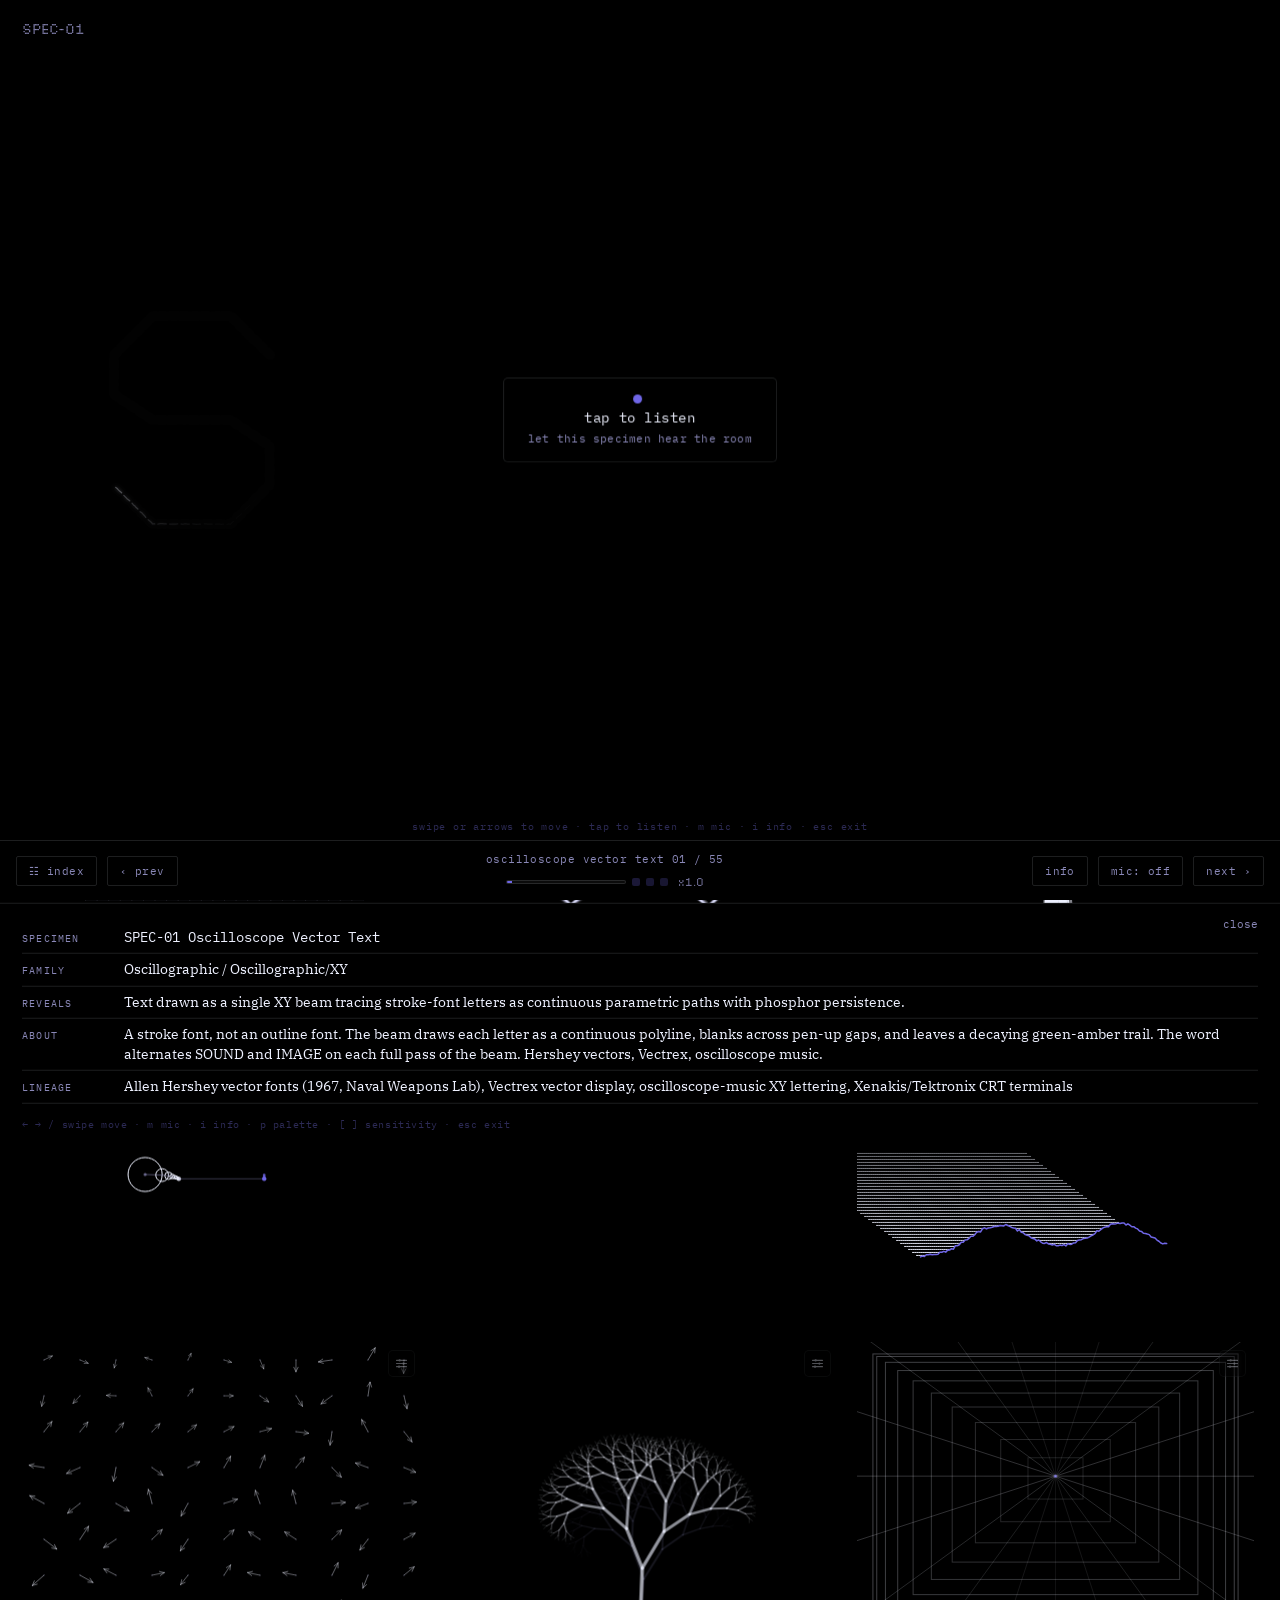
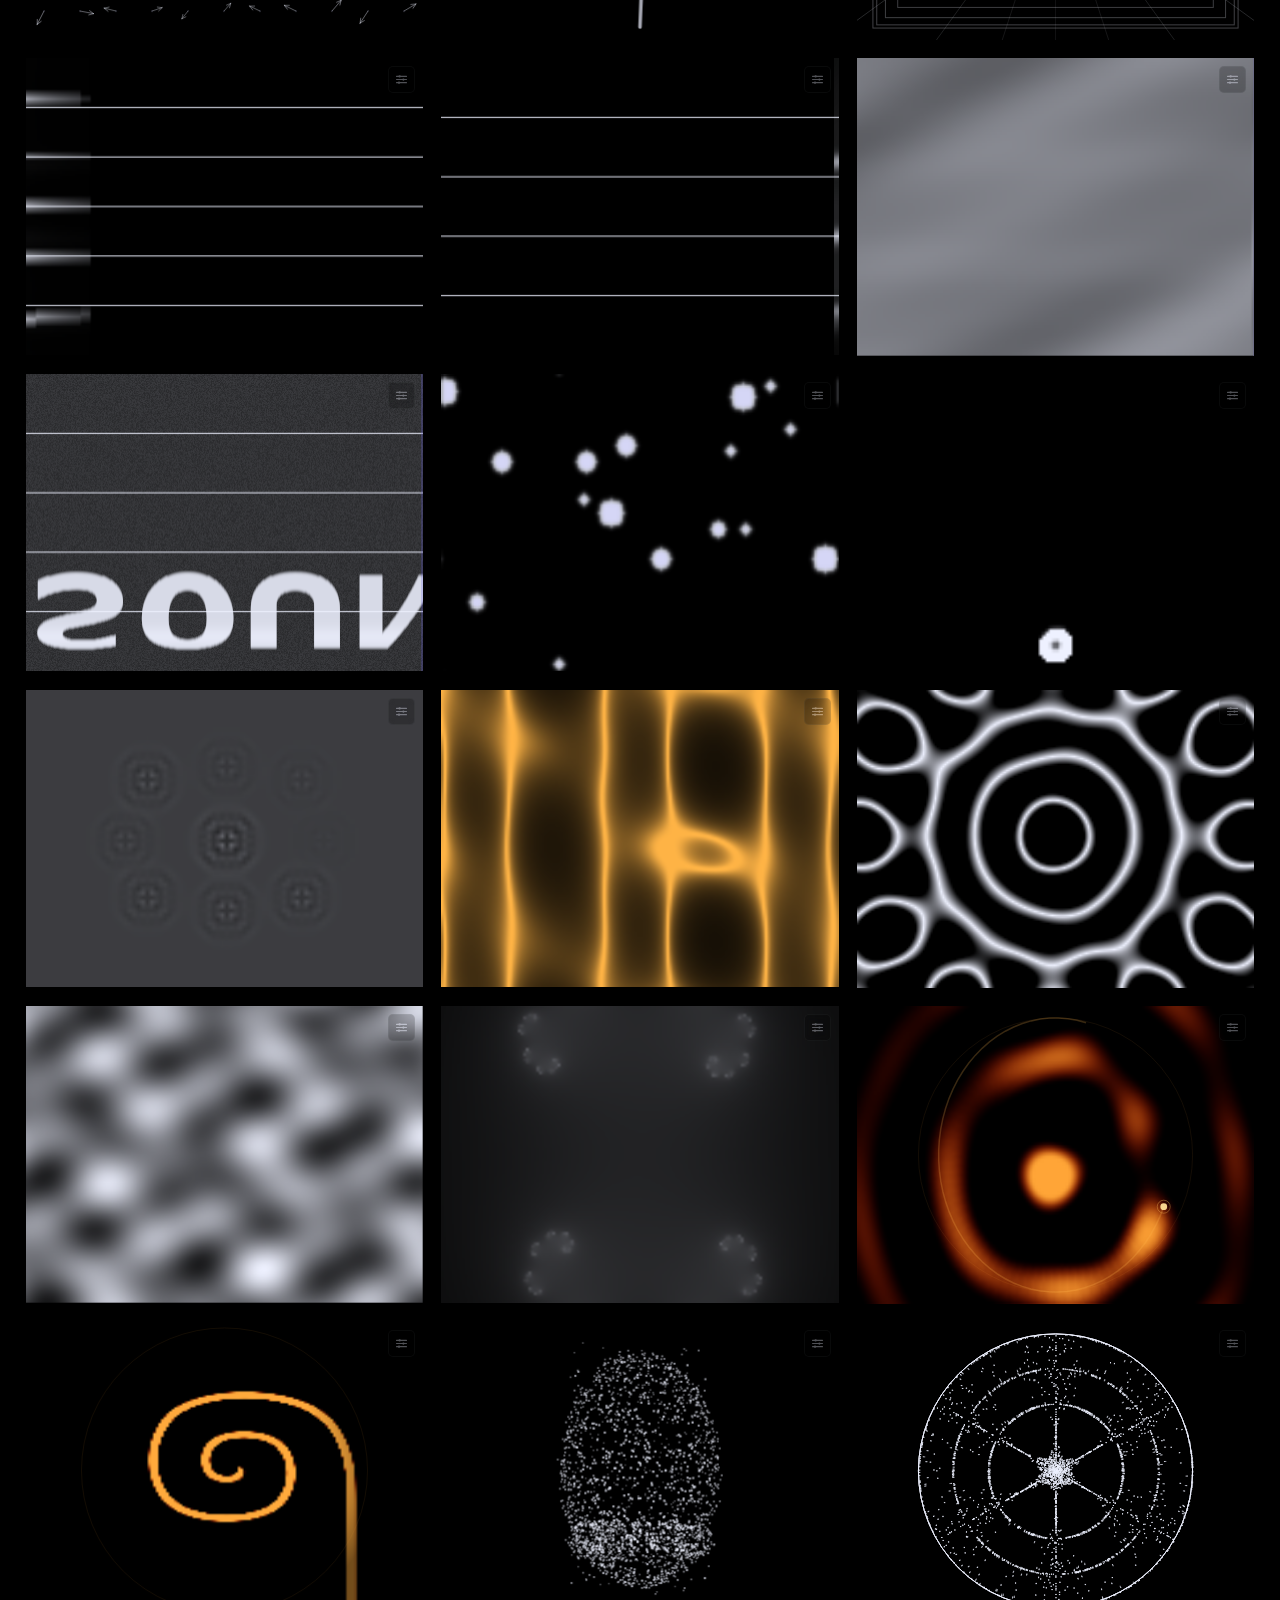
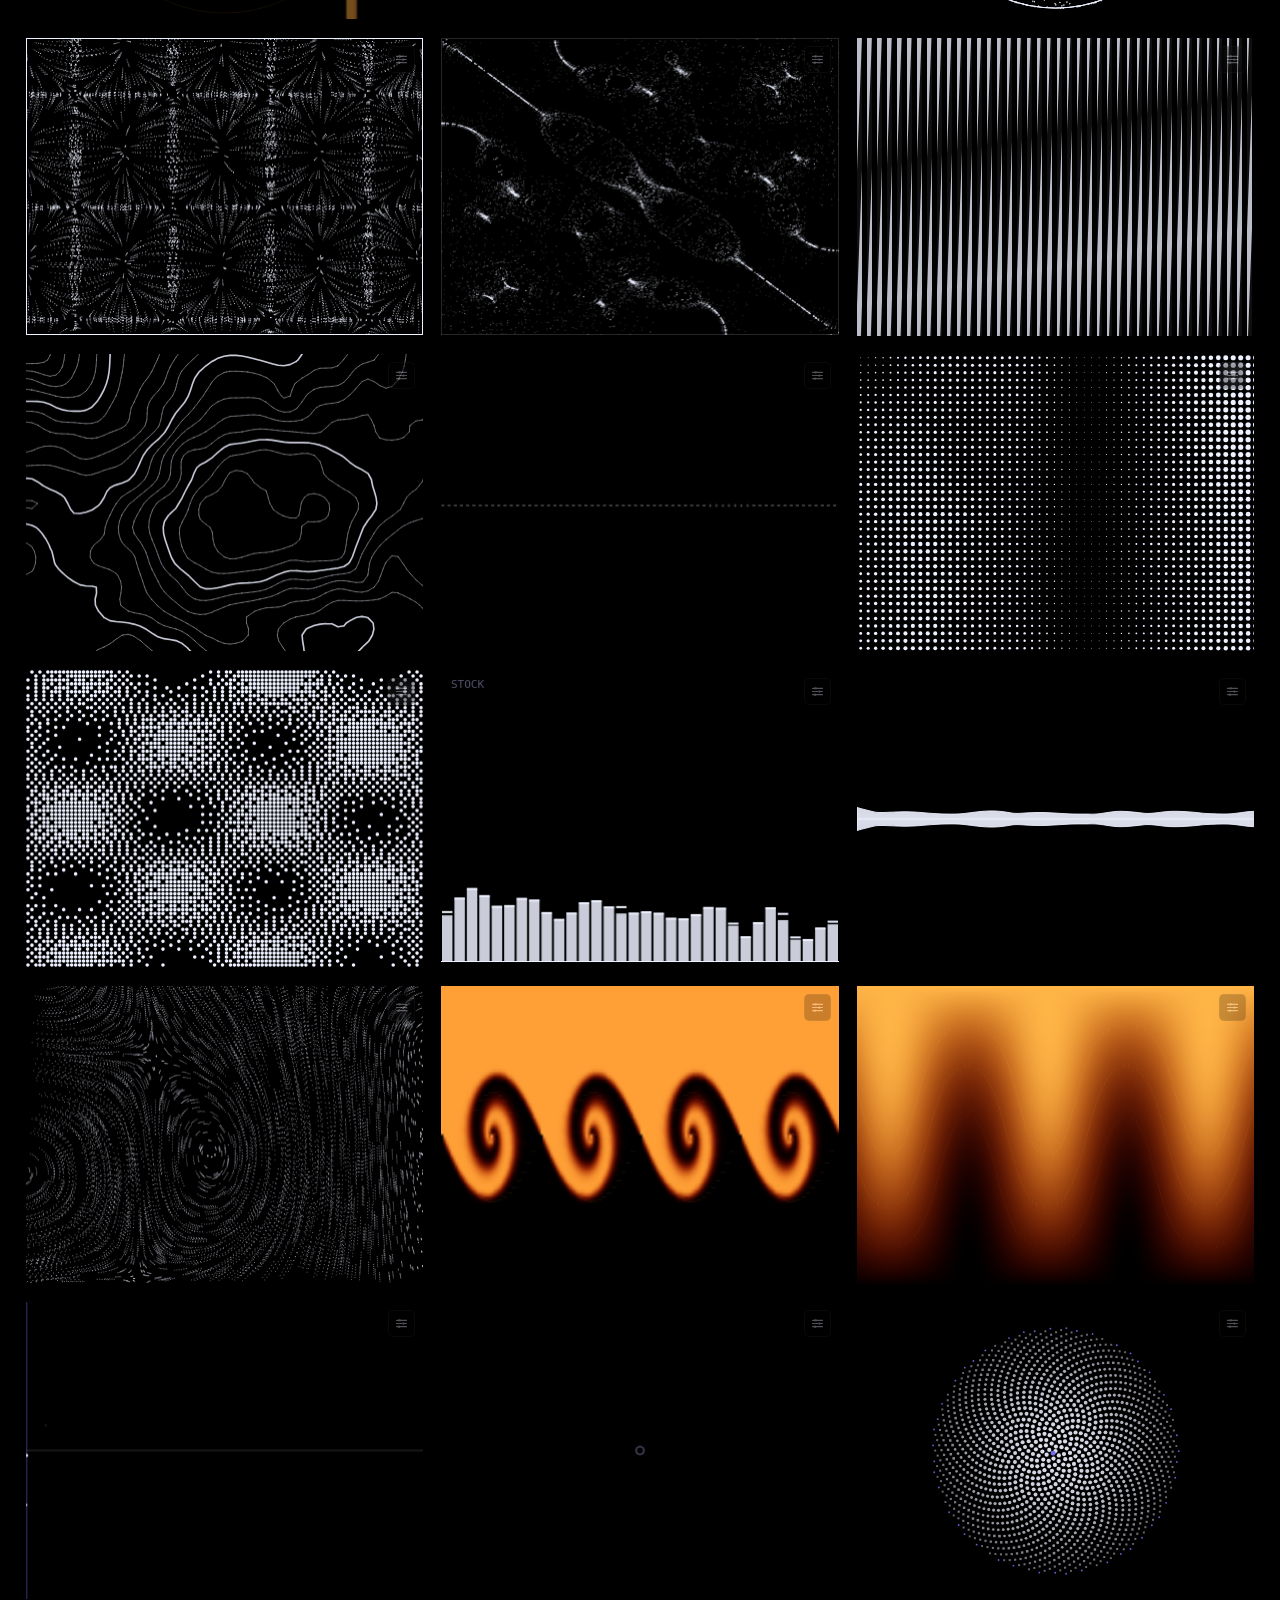
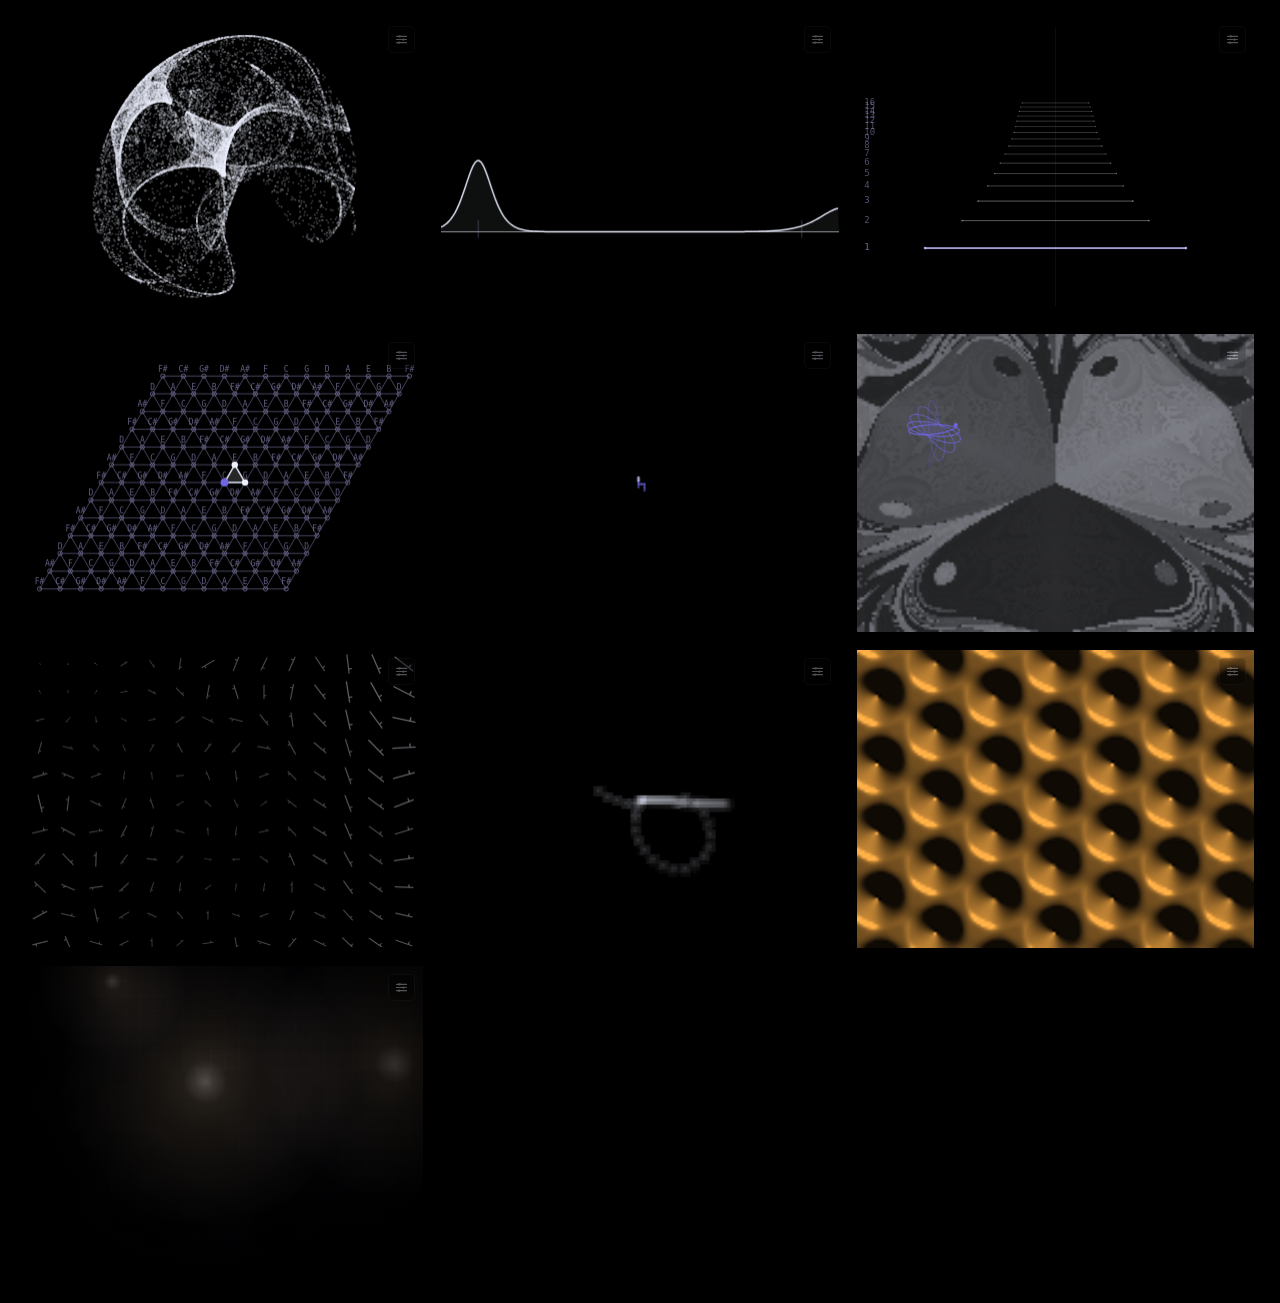
==== commit 4d837eca: "Sound / Image Lab: SOUND<->IMAGE oscilloscope, bigger Lorenz + de Jong, drop 4 specimens (55) - SPEC" ====
--- a/index.html
+++ b/index.html
@@ -758,205 +758,6 @@
 
 
 
-/* ===== blue-noise-stipple.js ===== */
-LAB.register({
-  id: 'blue-noise-stipple',
-  title: 'Blue-Noise Stipple',
-  group: 'Raster, glyph, text',
-  essence: 'Poisson-disk blue-noise dots whose local density tracks an intensity field by thresholding a void-and-cluster texture.',
-  blurb: 'Dots that never clump and never line up, placed so denser fields draw darker. A precomputed void-and-cluster blue-noise texture thresholded by a moving field gives importance sampling for free. Ulichney 1993, Secord 2002.',
-  tags: ['dots','raster','texture','field','monochrome','realtime'],
-  lineage: 'Robert Ulichney void-and-cluster (SPIE 1993), Adrian Secord Weighted Voronoi Stippling (NPAR 2002), Poisson-disk / blue-noise importance sampling',
-  dialect: '-',
-  palette: 'Monochrome dots on black: white, or warm amber for the accent variant. Dot density carries all tone; no grays, no fills between dots.',
-  paramNotes: 'dotSize sets stipple radius. coverage sets overall fill (global threshold offset). fieldFreq and driftSpeed shape and move the intensity field that density tracks. contrast sharpens how strongly density follows the field. Audio: a.level raises overall stipple coverage and a.bands act as a per-row brightness source, so energetic frequency bands thicken into denser horizontal stripes (a spectrogram read in dots).',
-  params: [
-    { key: 'dotSize', label: 'Dot radius (px)', min: 0.75, max: 3, step: 0.25, value: 1.25 },
-    { key: 'coverage', label: 'Overall coverage', min: 0.05, max: 0.6, step: 0.01, value: 0.28 },
-    { key: 'fieldFreq', label: 'Field frequency', min: 0.5, max: 5, step: 0.25, value: 1.5 },
-    { key: 'driftSpeed', label: 'Field drift speed', min: 0, max: 1.5, step: 0.05, value: 0.3 },
-    { key: 'contrast', label: 'Density contrast', min: 0.5, max: 3, step: 0.1, value: 1.4 },
-    { key: 'react', label: 'Audio drive', min: 0, max: 1.5, step: 0.05, value: 0.85 }
-  ],
-  init(s, w, h) {
-    // ----- precompute a tileable blue-noise threshold texture via void-and-cluster -----
-    var T = 64;                       // tile size
-    var N = T * T;
-    s.T = T;
-    var b = new Uint8Array(N);        // binary pattern
-    var energy = new Float32Array(N); // running energy field (incremental)
-    var rank = new Int32Array(N);
-    for (var i = 0; i < N; i++) rank[i] = -1;
-
-    var rng = LABUTIL.mulberry32(987654321);
-    var sigma = 1.9;
-    var inv2s2 = 1 / (2 * sigma * sigma);
-    var rad = 6;                      // splat radius ~ 3 sigma
-
-    // precompute the Gaussian splat kernel with toroidal-safe offsets
-    var kernel = [];
-    for (var ky = -rad; ky <= rad; ky++) {
-      for (var kx = -rad; kx <= rad; kx++) {
-        var d2 = kx * kx + ky * ky;
-        if (d2 > rad * rad) continue;
-        kernel.push([kx, ky, Math.exp(-d2 * inv2s2)]);
-      }
-    }
-    var KLEN = kernel.length;
-
-    function splat(p, sign) {
-      var px = p % T, py = (p / T) | 0;
-      for (var k = 0; k < KLEN; k++) {
-        var ke = kernel[k];
-        var x = px + ke[0]; if (x < 0) x += T; else if (x >= T) x -= T;
-        var y = py + ke[1]; if (y < 0) y += T; else if (y >= T) y -= T;
-        energy[y * T + x] += sign * ke[2];
-      }
-    }
-
-    // seed ~10% ones
-    var ones = 0, want = Math.max(1, Math.round(N * 0.1));
-    var guard = 0;
-    while (ones < want && guard < N * 20) {
-      guard++;
-      var idx = (rng() * N) | 0;
-      if (idx >= N) idx = N - 1;
-      if (!b[idx]) { b[idx] = 1; splat(idx, 1); ones++; }
-    }
-
-    function tightestCluster() {        // set pixel with highest energy
-      var best = -1, bv = -Infinity;
-      for (var q = 0; q < N; q++) { if (b[q] && energy[q] > bv) { bv = energy[q]; best = q; } }
-      return best;
-    }
-    function largestVoid() {            // unset pixel with lowest energy
-      var best = -1, bv = Infinity;
-      for (var q = 0; q < N; q++) { if (!b[q] && energy[q] < bv) { bv = energy[q]; best = q; } }
-      return best;
-    }
-
-    // snapshot the initial binary pattern for restoration
-    var initial = b.slice(0);
-
-    // ---- Phase 1: make the initial pattern progressive (rank downward) ----
-    var remaining = ones;
-    var ph1guard = 0;
-    while (remaining > 0 && ph1guard < N) {
-      ph1guard++;
-      var tc = tightestCluster();
-      if (tc < 0) break;
-      b[tc] = 0; splat(tc, -1);
-      remaining--;
-      rank[tc] = remaining;           // rank = ones remaining after removal
-    }
-
-    // ---- restore the initial pattern ----
-    for (var r = 0; r < N; r++) energy[r] = 0;
-    b.set(initial);
-    var cnt = 0;
-    for (var rr = 0; rr < N; rr++) { if (b[rr]) { splat(rr, 1); cnt++; } }
-
-    // ---- Phase 2: fill voids up to 50%, ranking upward ----
-    var half = (N / 2) | 0;
-    var ph2guard = 0;
-    while (cnt < half && ph2guard < N) {
-      ph2guard++;
-      var lv = largestVoid();
-      if (lv < 0) break;
-      rank[lv] = cnt;                 // rank = ones count before adding
-      b[lv] = 1; splat(lv, 1);
-      cnt++;
-    }
-
-    // ---- Phase 3: rank the remaining 50% by largest cluster of zeros ----
-    // Treat zeros as the minority: invert the energy interpretation by finding,
-    // among the still-zero pixels, the one whose REMOVAL relieves the tightest void,
-    // i.e. the zero pixel with highest energy (most surrounded), set it, rank upward.
-    var ph3guard = 0;
-    while (cnt < N && ph3guard < N) {
-      ph3guard++;
-      // zero pixel with highest energy = tightest remaining cluster of zeros' complement
-      var best = -1, bv = -Infinity;
-      for (var z = 0; z < N; z++) { if (!b[z] && energy[z] > bv) { bv = energy[z]; best = z; } }
-      if (best < 0) break;
-      rank[best] = cnt;
-      b[best] = 1; splat(best, 1);
-      cnt++;
-    }
-
-    // ---- ranks -> flat-histogram thresholds in [0,1) ----
-    var BN = new Float32Array(N);
-    for (var f = 0; f < N; f++) {
-      var rk = rank[f];
-      if (rk < 0) rk = 0;
-      BN[f] = (rk + 0.5) / N;
-    }
-    s.BN = BN;
-  },
-  draw(ctx, w, h, t, p, s, theme, a) {
-    var clamp = LABUTIL.clamp;
-    var TAU = LABUTIL.TAU;
-    var BN = s.BN, T = s.T;
-    var react = (p.react == null ? 0.85 : p.react);
-
-    ctx.fillStyle = theme.bg;
-    ctx.fillRect(0, 0, w, h);
-    if (!BN) return;
-
-    var dotSize = clamp(p.dotSize, 0.75, 3);
-    var coverage = clamp(p.coverage, 0.05, 0.6);
-    var ff = clamp(p.fieldFreq, 0.5, 5);
-    var ds = p.driftSpeed;
-    var contrast = clamp(p.contrast, 0.5, 3);
-    var act = clamp(Math.max(a.level, a.peak * 0.7, a.beat) * react, 0, 1);
-    if (s.lastT == null) s.lastT = t;
-    var dt = t - s.lastT; if (!(dt > 0) || dt > 0.1) dt = 0.016; s.lastT = t;
-    // field drift advances with audio so the stipple field is near-still in silence
-    s.ph = (s.ph || 0) + dt * ds * (0.06 + 1.4 * act);
-    // loudness lifts overall coverage; bands feed a per-row brightness source
-    var covEff = clamp(coverage * (0.55 + 1.1 * react * a.level), 0.02, 0.95);
-    var bands = a.bands;
-
-    // stipple grid spacing: tie to dot size, but keep the per-frame loop bounded
-    var spacing = Math.max(2, Math.round(2 + (3 - dotSize)));
-    var nx = Math.ceil(w / spacing), ny = Math.ceil(h / spacing);
-    var MAX = 26000;
-    while (nx * ny > MAX) { spacing++; nx = Math.ceil(w / spacing); ny = Math.ceil(h / spacing); }
-
-    ctx.fillStyle = theme.ink;
-    ctx.beginPath();
-    for (var j = 0; j < ny; j++) {
-      var py = (j + 0.5) * spacing;
-      var fy = py / h;
-      var ty = ((Math.round(py) % T) + T) % T;
-      // band for this row: top = high freq, bottom = low freq
-      var bi = (clamp(1 - fy, 0, 1) * 31) | 0; if (bi > 31) bi = 31;
-      var bandV = bands ? bands[bi] : 0; if (!(bandV >= 0)) bandV = 0;
-      for (var i = 0; i < nx; i++) {
-        var px = (i + 0.5) * spacing;
-        var fx = px / w;
-        // moving intensity field in [0,1]
-        var I = 0.5 + 0.5 * Math.sin(TAU * ff * fx + s.ph) * Math.sin(TAU * ff * fy - s.ph * 0.6);
-        I = clamp(0.5 + (I - 0.5) * contrast, 0, 1);
-        // band energy pushes the intensity up for that row (brightness source)
-        I = clamp(I + react * (bandV - 0.25) * 1.1, 0, 1);
-        // importance: target density proportional to intensity
-        var d = covEff * I;
-        // blue-noise threshold at this position, tiling the texture
-        var tx = ((Math.round(px) % T) + T) % T;
-        var thr = BN[ty * T + tx];
-        if (thr < d) {
-          ctx.moveTo(px + dotSize, py);
-          ctx.arc(px, py, dotSize, 0, TAU);
-        }
-      }
-    }
-    ctx.fill();
-  }
-});
-
-
-
 /* ===== chladni-bessel.js ===== */
 LAB.register({
   id: 'chladni-bessel',
@@ -3894,7 +3695,7 @@
     { key: 'rho', label: 'rho (Rayleigh)', min: 0.5, max: 90, step: 0.5, value: 28 },
     { key: 'sigma', label: 'sigma (Prandtl)', min: 1, max: 20, step: 0.5, value: 10 },
     { key: 'speed', label: 'Integration speed', min: 1, max: 30, step: 1, value: 12 },
-    { key: 'trail', label: 'Trail length', min: 200, max: 8000, step: 100, value: 3000 },
+    { key: 'trail', label: 'Trail length', min: 200, max: 8000, step: 100, value: 5200 },
     { key: 'projAngle', label: 'View rotation', min: 0, max: 6.28, step: 0.05, value: 0.6 },
     { key: 'react', label: 'Audio drive', min: 0, max: 1.5, step: 0.05, value: 0.85 }
   ],
@@ -3943,7 +3744,7 @@
     var sigma = LABUTIL.clamp(p.sigma + (ce - 0.5) * 3 * react, 1, 20);
     // near-still in silence: integration nearly halts when quiet, runs with sound
     var speed = Math.round(LABUTIL.clamp(p.speed * 1.3 * act, 0, 60));
-    var glow = LABUTIL.clamp(0.85 + react * (0.4 * lv + 0.5 * bt), 0.4, 1.6);
+    var glow = LABUTIL.clamp(1.05 + react * (0.4 * lv + 0.5 * bt), 0.5, 1.8);
     var trail = Math.round(LABUTIL.clamp(p.trail, 200, s.MAXTRAIL));
     var ang = LABUTIL.clamp(p.projAngle, 0, 6.2832);
     var beta = s.beta;
@@ -3990,7 +3791,7 @@
     if (nDraw < 2) return;
 
     var ca = Math.cos(ang), sa = Math.sin(ang);
-    var scale = Math.min(w, h) / 60;
+    var scale = Math.min(w, h) / 48;
     var cx = w * 0.5, cy = h * 0.5;
 
     function project(px, py, pz) {
@@ -4002,7 +3803,7 @@
     var startPt = (s.head - nDraw + cap) % cap;
     ctx.lineJoin = 'round';
     ctx.lineCap = 'round';
-    ctx.lineWidth = 1.25;
+    ctx.lineWidth = LABUTIL.clamp(2.2 + react * 1.0 * lv, 1.6, 4);
 
     var BANDS = 32;
     var per = Math.ceil((nDraw - 1) / BANDS);
@@ -4010,7 +3811,7 @@
       var sIdx = b * per;
       if (sIdx >= nDraw - 1) break;
       var eIdx = Math.min(nDraw - 1, sIdx + per);
-      var aMid = LABUTIL.lerp(0.14, 1.0, (sIdx + eIdx) * 0.5 / Math.max(1, nDraw - 1));
+      var aMid = LABUTIL.lerp(0.30, 1.0, (sIdx + eIdx) * 0.5 / Math.max(1, nDraw - 1));
       ctx.strokeStyle = LABUTIL.rgba(theme.ink, LABUTIL.clamp(aMid * glow, 0, 1));
       ctx.beginPath();
       var pi0 = (startPt + sIdx) % cap;
@@ -4030,7 +3831,7 @@
     if (isFinite(Ph[0]) && isFinite(Ph[1])) {
       ctx.fillStyle = LABUTIL.rgba(theme.accent, 1);
       ctx.beginPath();
-      var headR = LABUTIL.clamp(2 + react * (2.5 * lv + 3.5 * bt), 1, 9);
+      var headR = LABUTIL.clamp(2.8 + react * (2.5 * lv + 3.5 * bt), 1.5, 10);
       ctx.arc(Ph[0], Ph[1], headR, 0, LABUTIL.TAU);
       ctx.fill();
     }
@@ -4760,7 +4561,7 @@
   title: 'Oscilloscope Vector Text',
   group: 'Oscillographic',
   essence: 'Text drawn as a single XY beam tracing stroke-font letters as continuous parametric paths with phosphor persistence.',
-  blurb: 'A stroke font, not an outline font. The beam draws each letter as a continuous polyline, blanks across pen-up gaps, and leaves a decaying green-amber trail. Hershey vectors, Vectrex, oscilloscope music.',
+  blurb: 'A stroke font, not an outline font. The beam draws each letter as a continuous polyline, blanks across pen-up gaps, and leaves a decaying green-amber trail. The word alternates SOUND and IMAGE on each full pass of the beam. Hershey vectors, Vectrex, oscilloscope music.',
   tags: ['oscillographic','line','text','glyph','monochrome','realtime'],
   lineage: 'Allen Hershey vector fonts (1967, Naval Weapons Lab), Vectrex vector display, oscilloscope-music XY lettering, Xenakis/Tektronix CRT terminals',
   dialect: 'Oscillographic/XY',
@@ -5009,9 +4810,15 @@
     plotRange(headStart, end, 1.0, sw + 0.6, glow > 0);
     ctx.shadowBlur = 0;
 
-    // advance
+    // advance; each full traversal of the word the beam swaps SOUND <-> IMAGE,
+    // so the two words alternate continuously as the line reaches the end.
+    var wrapped = end >= total;
     s.beamPos = ((end % total) + total) % total;
     if (!isFinite(s.beamPos)) s.beamPos = 0;
+    if (wrapped) {
+      s.WORD = (s.WORD === 'IMAGE') ? 'SOUND' : 'IMAGE';
+      s.path = null;   // force a rebuild with the new word on the next frame
+    }
   }
 });
 
@@ -5118,301 +4925,6 @@
     ctx.beginPath();
     ctx.arc(cx, cy, 4 + env * 6, 0, LABUTIL.TAU);
     ctx.stroke();
-  }
-});
-
-
-/* ===== phase-rings.js ===== */
-LAB.register({
-  id: 'phase-rings',
-  title: 'Concentric Phase Rings',
-  group: 'Line and geometry',
-  essence: 'Razor-thin rings expanding from sources, colliding into moire interference.',
-  blurb: 'The interferometer dialect in its clean form. Each source emits expanding razor-thin concentric rings; where two ring systems overlap, their sum produces moire interference fringes, the holography image directly. Drawn as pure white circles on black it is delicate and diagrammatic, the Nicolai milch register, and it holds the witness / sustain state. The collisions are the event, so source placement and wavelength are everything.',
-  tags: ['line', 'moire', 'field', 'monochrome', 'slow'],
-  lineage: 'Digital off-axis color holography (Montrésor, Picart, LAUM); Carsten Nicolai milch 75 hz; concentric-ring interference. Scientific anchor: spherical-wave interference, two-source moire.',
-  dialect: 'Phase Interferometer',
-  palette: 'monochrome ink',
-  paramNotes: 'Wavelength (ring spacing) and source count are the levers that control how dense the moire becomes; expand speed sets the pulse. Source positions could animate slowly. Colour off; the interference itself is the only texture and it must stay luminance. Audio drive (react) gives each source a band (a.bass/a.mid/a.high): louder energy tightens and speeds its rings, and a.beat shoves every ring outward as a pulse.',
-  params: [
-    { key: 'wavelength', label: 'Ring spacing', min: 8, max: 60, step: 2, value: 22 },
-    { key: 'sources', label: 'Sources', min: 1, max: 5, step: 1, value: 2 },
-    { key: 'expand', label: 'Expand speed', min: 0, max: 3, step: 0.1, value: 1 },
-    { key: 'thin', label: 'Ring thinness', min: 1, max: 8, step: 0.5, value: 4 },
-    { key: 'react', label: 'Audio drive', min: 0, max: 1.5, step: 0.05, value: 0.85 }
-  ],
-  init(s, w, h){
-    s.bw = 0;
-    s.bh = 0;
-    s.buf = null;
-  },
-  draw(ctx, w, h, t, p, s, theme, a){
-    var U = LABUTIL, TAU = U.TAU;
-    var react = (p.react == null ? 0.85 : p.react);
-    var bass = (a && isFinite(a.bass)) ? U.clamp(a.bass, 0, 1) : 0;
-    var mid = (a && isFinite(a.mid)) ? U.clamp(a.mid, 0, 1) : 0;
-    var high = (a && isFinite(a.high)) ? U.clamp(a.high, 0, 1) : 0;
-    var beat = (a && isFinite(a.beat)) ? U.clamp(a.beat, 0, 1) : 0;
-    var en = [bass, mid, high];
-    var lvl = (a && isFinite(a.level)) ? U.clamp(a.level, 0, 1) : 0;
-    var peak = (a && isFinite(a.peak)) ? U.clamp(a.peak, 0, 1) : 0;
-    // audio activity gates ring drift and source orbit; beat still pulses (beatPulse below)
-    var act = U.clamp(Math.max(lvl, peak * 0.7, beat) * react, 0, 1);
-    s.tph = (s.tph || 0) + (a.dt || 0.016) * (0.06 + 1.0 * act);
-    if (!isFinite(s.tph)) s.tph = 0;
-    // small offscreen buffer (<=160x160) computed per frame, then scaled up
-    var BW = 150, BH = Math.max(2, Math.min(160, Math.round(BW * h / Math.max(1, w))));
-    if (!s.buf || s.bw !== BW || s.bh !== BH){
-      s.buf = ctx.createImageData(BW, BH);
-      s.bw = BW; s.bh = BH;
-    }
-    var img = s.buf;
-    var data = img.data;
-    var nSrc = Math.max(1, Math.round(p.sources));
-    var wl = Math.max(2, p.wavelength);
-    var thin = p.thin;
-    var expand = p.expand;
-    // parse theme colours to rgb so we can write pixels
-    function toRGB(col){
-      var m = U.rgba(col, 1).match(/rgba?\(([0-9.]+),\s*([0-9.]+),\s*([0-9.]+)/);
-      if (!m) return [233, 230, 220];
-      return [parseFloat(m[1]) | 0, parseFloat(m[2]) | 0, parseFloat(m[3]) | 0];
-    }
-    var bg = toRGB(theme.bg);
-    var ink = toRGB(theme.ink);
-    // source positions in buffer space (orbiting slowly); each source also
-    // tracks one frequency band so its rings tighten and speed with energy
-    var sx = [], sy = [], wlSrc = [], phSrc = [];
-    var ocx = BW * 0.5, ocy = BH * 0.5;
-    var orbR = Math.min(BW, BH) * 0.30;
-    // wavelength in buffer units (scale from CSS px by buffer ratio)
-    var wlB = wl * (BW / Math.max(1, w));
-    if (wlB < 1.2) wlB = 1.2;
-    var basePhase = s.tph * expand * 30 * (BW / Math.max(1, w));
-    var beatPulse = react * beat * wlB * 1.3;   // a beat shoves every ring outward
-    for (var si = 0; si < nSrc; si++){
-      var ang = TAU * si / nSrc + s.tph * 0.13;
-      var rr = orbR * (nSrc === 1 ? 0 : 1);
-      sx.push(ocx + Math.cos(ang) * rr);
-      sy.push(ocy + Math.sin(ang + 0.4) * rr);
-      var e = en[si % 3];
-      var wls = wlB * (1 - 0.5 * react * e);
-      if (wls < 1.2) wls = 1.2;
-      wlSrc.push(wls);
-      phSrc.push(basePhase * (1 + 0.5 * react * e) + beatPulse);
-    }
-    var idx = 0;
-    for (var y = 0; y < BH; y++){
-      for (var x = 0; x < BW; x++){
-        var sum = 0;
-        for (var k = 0; k < nSrc; k++){
-          var dx = x - sx[k], dy = y - sy[k];
-          var d = Math.sqrt(dx * dx + dy * dy);
-          sum += Math.sin((d - phSrc[k]) / wlSrc[k] * TAU);
-        }
-        var val = sum / nSrc; // [-1,1]
-        // thin bright rings on the zero-crossings of the interference
-        var bright = 1 - Math.abs(val) * thin;
-        if (bright < 0) bright = 0; else if (bright > 1) bright = 1;
-        // gentle gamma for crisp filaments
-        bright = bright * bright;
-        var r = bg[0] + (ink[0] - bg[0]) * bright;
-        var g = bg[1] + (ink[1] - bg[1]) * bright;
-        var b = bg[2] + (ink[2] - bg[2]) * bright;
-        data[idx++] = r;
-        data[idx++] = g;
-        data[idx++] = b;
-        data[idx++] = 255;
-      }
-    }
-    // paint buffer, then scale to full canvas
-    // fill bg first (covers any letterbox)
-    ctx.fillStyle = theme.bg;
-    ctx.fillRect(0, 0, w, h);
-    // use a temp canvas via putImageData on an offscreen then drawImage scaled
-    if (!s.tmp || s.tmp.width !== BW || s.tmp.height !== BH){
-      s.tmp = (typeof OffscreenCanvas !== 'undefined') ? new OffscreenCanvas(BW, BH) : document.createElement('canvas');
-      s.tmp.width = BW; s.tmp.height = BH;
-      s.tctx = s.tmp.getContext('2d');
-    }
-    s.tctx.putImageData(img, 0, 0);
-    var prevSmooth = ctx.imageSmoothingEnabled;
-    ctx.imageSmoothingEnabled = true;
-    ctx.drawImage(s.tmp, 0, 0, BW, BH, 0, 0, w, h);
-    ctx.imageSmoothingEnabled = prevSmooth;
-  }
-});
-
-
-/* ===== photoelastic-fringes.js ===== */
-LAB.register({
-  id: 'photoelastic-fringes',
-  title: 'Photoelastic Stress Fringes',
-  group: 'Texture and feedback',
-  essence: 'Isochromatic bands radiating from a stress point, fracture-light on a percussive strike.',
-  blurb: 'The percussion dialect. Under polarised light a stressed transparent solid shows isochromatic fringes, nested bands of light around stress concentrations; a strike fires a burst of fringes that propagate from the impact point and decay along fracture paths. This is Dialect 3, the Brittle Stress Matrix, the highest-impact lowest-cost prototype, brutalist and stark. The bands are a sine of the stress field, so the math is cheap and the read is immediate.',
-  tags: ['field', 'raster', 'line', 'monochrome', 'realtime'],
-  lineage: 'David Brewster photoelasticity 1816; CAS State Key Lab ultrasonic photoelasticity; Robert Henke CBM 8032 + Krystof Kintera brutalism. Scientific anchor: stress-optic law, isochromatic fringe order.',
-  dialect: 'Brittle Stress Matrix',
-  palette: 'monochrome ink',
-  paramNotes: 'Fringe density (stress-optic constant) and strike decay are the levers; a strike trigger (a slider you pulse, or auto-fire on a timer) is the event. Number of stress points matters. The fringes are born monochrome under crossed polars; do not add the rainbow isochromatics, that breaks the discipline. Audio: a.beat strikes the stress points, a.centroid sets fringe density, a.level drives intensity (react scales the drive).',
-  params: [
-    { key: 'fringeDensity', label: 'Fringe density', min: 2, max: 20, step: 1, value: 9 },
-    { key: 'decay', label: 'Strike decay', min: 0.9, max: 0.995, step: 0.005, value: 0.96 },
-    { key: 'points', label: 'Stress points', min: 1, max: 5, step: 1, value: 2 },
-    { key: 'fracture', label: 'Fracture spread', min: 0, max: 1, step: 0.05, value: 0.4 },
-    { key: 'react', label: 'Audio drive', min: 0, max: 1.5, step: 0.05, value: 0.85 }
-  ],
-  init(s, w, h) {
-    var rnd = LABUTIL.mulberry32(1729);
-    s.src = [];
-    for (var i = 0; i < 5; i++) {
-      s.src.push({
-        bx: 0.18 + rnd() * 0.64,   // base position (fraction)
-        by: 0.18 + rnd() * 0.64,
-        wob: rnd() * 6.28,          // wander phase
-        ax: rnd() * 6.28,           // anisotropy axis phase
-        fire: rnd() * 6.28,         // firing phase offset
-        energy: 0,
-        last: -1
-      });
-    }
-    s.lastT = 0;
-    s.img = null; // small ImageData field buffer, allocated on first draw
-  },
-  draw(ctx, w, h, t, p, s, theme, a) {
-    if (!s.src) this.init(s, w, h);
-    if (!a) a = {};
-    var dt = LABUTIL.clamp(t - s.lastT, 0, 0.1);
-    s.lastT = t;
-
-    // Audio drive: beat strikes points, centroid sets density, level sets intensity.
-    var react = (p.react == null ? 0.85 : p.react);
-    var aLevel = LABUTIL.clamp(a.level || 0, 0, 1);
-    var aCent = LABUTIL.clamp(a.centroid || 0, 0, 1);
-    var aBeat = LABUTIL.clamp(a.beat || 0, 0, 1);
-    // Activity gate: silence -> near-zero, so auto-fire, wobble and axis rotation
-    // nearly stop. Sound (level, peak, beat) brings the field back to life.
-    var act = LABUTIL.clamp(Math.max(aLevel, (a.peak || 0) * 0.7, aBeat) * react, 0, 1);
-    // Slow phase for source wobble + anisotropy rotation; idle crawl when quiet.
-    s.ph = (s.ph || 0) + (a.dt || 0.016) * (0.06 + 1.3 * act);
-
-    var pts = Math.max(1, Math.min(5, Math.round(p.points)));
-    // per-frame decay factor normalised to ~60fps so the slider feels right
-    var decF = Math.pow(p.decay, dt * 60);
-
-    for (var i = 0; i < pts; i++) {
-      var src = s.src[i];
-      // always decay; the auto-fire clock now only re-strikes with energy scaled
-      // by activity, so in silence the points never re-light on their own
-      src.energy *= decF;
-      // auto-fire: each source has its own slow clock; on a rising zero-cross, strike
-      var phase = t * 1.3 + src.fire;
-      var cyc = Math.floor(phase / Math.PI);
-      if (cyc !== src.last) {
-        src.last = cyc;
-        if (act > src.energy) src.energy = act;   // strike magnitude tracks sound
-      }
-      // audio strike: a beat above a per-source threshold re-fires the point, so
-      // louder onsets light more of the field at once (staggered across points)
-      if (react > 0 && aBeat > (0.35 + i * 0.12)) {
-        var hit = LABUTIL.clamp(react * aBeat, 0, 1);
-        if (hit > src.energy) src.energy = hit;
-      }
-      // faint residual stress so the field is never fully dark; static when quiet,
-      // breathing only as sound returns, so silence reads as a still frame
-      var floor = 0.10 + 0.05 * act * (0.72 + 0.28 * Math.sin(s.ph * 0.55 + src.wob));
-      if (src.energy < floor) src.energy = floor;
-    }
-
-    // background, with a faint persistence to soften the strike onset
-    ctx.fillStyle = theme.bg;
-    ctx.fillRect(0, 0, w, h);
-
-    // coarse buffer field. Kept small so the manual upscale stays well under
-    // the ~4000 inner-iteration budget even when the whole field is lit.
-    var bw = 80;
-    var bh = Math.max(36, Math.min(80, Math.round(bw * h / Math.max(1, w))));
-    if (!s.img || s.img.width !== bw || s.img.height !== bh) {
-      s.img = ctx.createImageData(bw, bh);
-    }
-    var data = s.img.data;
-
-    // resolve ink colour to rgb once
-    var ink = LABUTIL.rgba(theme.ink, 1);
-    var im = ink.match(/[\d.]+/g);
-    var ir = +im[0], ig = +im[1], ib = +im[2];
-    // accent rgb for the warm seed at the impact core
-    var ac = LABUTIL.rgba(theme.accent, 1).match(/[\d.]+/g);
-    var ar = +ac[0], ag = +ac[1], ab = +ac[2];
-
-    var dens = p.fringeDensity * 3 * (1 + react * (aCent - 0.3) * 1.2);
-    if (dens < 2) dens = 2;
-    var intens = LABUTIL.clamp(0.7 + react * aLevel * 0.9, 0, 1.7);
-    var frac = p.fracture;
-    // falloff radii expressed as a fraction of buffer size so the fringe rings
-    // keep the same visual scale regardless of buffer resolution
-    var rGlow = (bw * 0.34); var rGlow2 = rGlow * rGlow;       // gaussian sigma^2 region
-    var rCore = (bw * 0.07); var rCore2 = rCore * rCore;
-
-    // precompute active source positions in buffer space
-    var sx = [], sy = [], se = [], saxis = [];
-    for (var k = 0; k < pts; k++) {
-      var sc = s.src[k];
-      var wob = 0.03;
-      sx.push((sc.bx + Math.sin(s.ph * 0.3 + sc.wob) * wob) * bw);
-      sy.push((sc.by + Math.cos(s.ph * 0.27 + sc.wob) * wob) * bh);
-      se.push(sc.energy);
-      saxis.push(sc.ax + s.ph * 0.2);
-    }
-
-    var idx = 0;
-    for (var y = 0; y < bh; y++) {
-      for (var x = 0; x < bw; x++) {
-        var stress = 0;
-        var core = 0;
-        for (var n = 0; n < pts; n++) {
-          var e = se[n];
-          if (e < 0.004) continue;
-          var ddx = x - sx[n];
-          var ddy = y - sy[n];
-          var d2 = ddx * ddx + ddy * ddy;
-          var ang = Math.atan2(ddy, ddx);
-          // fracture anisotropy: stress leaks along an axis
-          var dir = Math.cos((ang - saxis[n]) * 2) * frac;
-          // gaussian falloff, scaled to buffer resolution
-          var fall = Math.exp(-d2 / rGlow2);
-          stress += e * fall * (1 + dir);
-          core += e * Math.exp(-d2 / rCore2);
-        }
-        var fringe = Math.abs(Math.sin(stress * dens));
-        var bright = fringe * LABUTIL.clamp(stress, 0, 1);
-        core = LABUTIL.clamp(core, 0, 1);
-        // mix toward accent only at the hot core, very restrained
-        var rr = ir + (ar - ir) * core * 0.55;
-        var gg = ig + (ag - ig) * core * 0.55;
-        var bb = ib + (ab - ib) * core * 0.55;
-        var al = LABUTIL.clamp((bright + core * 0.3) * intens, 0, 1);
-        data[idx] = rr; data[idx + 1] = gg; data[idx + 2] = bb;
-        data[idx + 3] = (al * 255) | 0;
-        idx += 4;
-      }
-    }
-
-    // Upscale the buffer to the full canvas with one fillRect per buffer cell.
-    // The buffer is small (<= 80x80 = 6400) and we skip near-empty cells, so
-    // the worst-case fill count stays under the inner-loop budget.
-    var cw = w / bw, ch = h / bh;
-    var step = (bw * bh > 5000) ? 2 : 1;
-    for (var yy = 0; yy < bh; yy += step) {
-      for (var xx = 0; xx < bw; xx += step) {
-        var di = (yy * bw + xx) * 4;
-        var alpha = data[di + 3] / 255;
-        if (alpha < 0.02) continue;
-        ctx.fillStyle = 'rgba(' + data[di] + ',' + data[di + 1] + ',' + data[di + 2] + ',' + alpha.toFixed(3) + ')';
-        ctx.fillRect(xx * cw, yy * ch, cw * step + 1, ch * step + 1);
-      }
-    }
   }
 });
 
@@ -7751,9 +7263,10 @@
     // iter slider sets density target; cap real iterations to 4000 for the loop guard,
     // map the rest of the density onto per-point alpha so the figure thickens.
     var want = LABUTIL.clamp(p.iter, 2000, 40000);
-    var iters = Math.round(LABUTIL.clamp(Math.min(want, 4000) * (0.6 + 0.8 * react * lv) + bt * 1500 * react, 200, 4000));
+    var iters = Math.round(LABUTIL.clamp(Math.min(want, 4000) * (0.85 + 0.7 * react * lv) + bt * 1500 * react, 200, 4000));
     var densityBoost = LABUTIL.clamp(want / 4000, 1, 10);
-    var alpha = LABUTIL.clamp(0.045 * densityBoost * (1 + 0.5 * react * lv + 0.6 * react * bt), 0.02, 0.35);
+    var alpha = LABUTIL.clamp(0.075 * densityBoost * (1 + 0.5 * react * lv + 0.6 * react * bt), 0.04, 0.45);
+    var dot = 1.7;   // bigger than 1px so the filament reads clearly
 
     var x = s.x, y = s.y;
     if (!isFinite(x) || !isFinite(y)) { x = 0; y = 0; }
@@ -7768,180 +7281,12 @@
       if (!isFinite(x) || !isFinite(y)) { x = 0; y = 0; continue; }
       var px = cx + x * R;
       var py = cy + y * R;
-      ctx.fillRect(px, py, 1, 1);
+      ctx.fillRect(px - dot * 0.5, py - dot * 0.5, dot, dot);
     }
 
     s.x = x; s.y = y;
   }
 });
-
-
-/* ===== thin-film-fringes.js ===== */
-LAB.register({
-  id: 'thin-film-fringes',
-  title: 'Thin-Film Interference',
-  group: 'Texture and feedback',
-  essence: 'Monochromatic light reflecting off the two faces of a thin film interferes with itself. As the film thickness drifts, the interference contours crawl across the surface as Newton-ring fringes.',
-  blurb: 'Two reflections, one off the top of a thin film and one off the bottom, recombine with a phase difference set by the extra path 2*n*d through the film. At normal incidence the reflected intensity is cos^2 of half that phase. Hold the wavelength fixed and vary the thickness d(x,y,t) and the bright and dark fringes trace contours of constant thickness, the same circular Newton rings you see in an oil slick or between two pressed lenses.',
-  tags: ['optics', 'texture', 'field', 'raster', 'monochrome', 'feedback', 'moire'],
-  lineage: "Newton's rings; two-beam interference; thin-film reflectance with half-wave phase shift; OpenStax University Physics III optics.",
-  dialect: 'Phase Interferometer',
-  palette: 'Single amber channel modulated by cos^2 fringe intensity. No spectral rainbow (monochromatic source by definition). Dark fringes near-black, bright fringes warm amber.',
-  paramNotes: 'filmindex n scales optical path; wavelength sets fringe spacing (smaller lambda = denser rings); bumprate animates the thickness deformation; bumpcount sets how many drifting thickness lobes overlap (Newton-ring centers); tilt adds a linear thickness wedge that turns rings into straight contour fringes. Audio: a.centroid densifies the fringes, a.level drives brightness, a.beat sends ring ripples across the film (react scales the whole drive).',
-  params: [
-    { key: 'filmindex', label: 'Film index n', min: 1, max: 2.4, step: 0.01, value: 1.45 },
-    { key: 'wavelength', label: 'Wavelength', min: 0.004, max: 0.05, step: 0.001, value: 0.014 },
-    { key: 'bumprate', label: 'Deform rate', min: 0, max: 1.5, step: 0.01, value: 0.35 },
-    { key: 'bumpcount', label: 'Ring centers', min: 1, max: 6, step: 1, value: 3 },
-    { key: 'tilt', label: 'Wedge tilt', min: 0, max: 1, step: 0.01, value: 0.2 },
-    { key: 'react', label: 'Audio drive', min: 0, max: 1.5, step: 0.05, value: 0.85 }
-  ],
-  init(s, w, h) {
-    s.bw = 150;
-    s.bh = Math.max(40, Math.min(130, Math.round(s.bw * h / Math.max(1, w))));
-    try {
-      s.off = new OffscreenCanvas(s.bw, s.bh);
-      s.octx = s.off.getContext('2d');
-      s.img = s.octx.createImageData(s.bw, s.bh);
-    } catch (e) {
-      s.off = null;
-    }
-    // Fixed lobe layout, deterministic. Each lobe is a gaussian bump in the
-    // thickness field, a Newton-ring center. Phases and base centers seeded.
-    var rnd = LABUTIL.mulberry32(31459265);
-    s.lobes = [];
-    for (var i = 0; i < 6; i++) {
-      s.lobes.push({
-        cx: (rnd() * 1.4 - 0.7),
-        cy: (rnd() * 1.4 - 0.7),
-        ph: rnd() * 6.2831853,
-        sig: 0.30 + rnd() * 0.30,   // lobe width 0.30..0.60
-        amp: 6 + rnd() * 6          // amplitude in wavelength units
-      });
-    }
-  },
-  draw(ctx, w, h, t, p, s, theme, a) {
-    if (!s.lobes) this.init(s, w, h);
-    if (!a) a = {};
-    ctx.fillStyle = theme.bg;
-    ctx.fillRect(0, 0, w, h);
-
-    // Audio drive: centroid densifies fringes, level lifts brightness, beat ripples.
-    var react = (p.react == null ? 0.85 : p.react);
-    var aLevel = LABUTIL.clamp(a.level || 0, 0, 1);
-    var aCent = LABUTIL.clamp(a.centroid || 0, 0, 1);
-    var aBeat = LABUTIL.clamp(a.beat || 0, 0, 1);
-    // Activity gate: near-zero when quiet so the thickness drift nearly halts.
-    var act = LABUTIL.clamp(Math.max(aLevel, (a.peak || 0) * 0.7, aBeat) * react, 0, 1);
-    var densMul = 1 + react * (0.8 * (aCent - 0.15) + 0.25 * aLevel);
-    if (densMul < 0.2) densMul = 0.2;
-    var intens = LABUTIL.clamp(0.55 + 0.85 * react * aLevel, 0, 1.4);
-    var beatRip = react * aBeat * 3.0;
-
-    var BW = s.bw || 150;
-    var BH = s.bh || 100;
-    var wantBH = Math.max(40, Math.min(130, Math.round(BW * h / Math.max(1, w))));
-    if (s.off && wantBH !== BH) {
-      try {
-        s.off = new OffscreenCanvas(BW, wantBH);
-        s.octx = s.off.getContext('2d');
-        s.img = s.octx.createImageData(BW, wantBH);
-        BH = s.bh = wantBH;
-      } catch (e) { /* keep old */ }
-    }
-
-    var img = s.img;
-    if (!img || !s.octx) {
-      ctx.strokeStyle = theme.grid;
-      ctx.beginPath();
-      ctx.moveTo(0, h / 2);
-      ctx.lineTo(w, h / 2);
-      ctx.stroke();
-      return;
-    }
-    var data = img.data;
-
-    var nIdx = LABUTIL.clamp(p.filmindex, 1, 2.4);
-    var lambda = LABUTIL.clamp(p.wavelength, 0.004, 0.05);
-    var bumprate = LABUTIL.clamp(p.bumprate, 0, 1.5);
-    var bumpcount = Math.max(1, Math.min(6, Math.round(p.bumpcount)));
-    var tilt = LABUTIL.clamp(p.tilt, 0, 1);
-
-    // delta = (2*PI/lambda)*(2*n*d) + PI, I = cos^2(delta/2).
-    // Precompute the path-to-phase scale and the amplitude unit (lobe amps are
-    // stored in wavelength units so the ring count tracks lambda sensibly).
-    var phaseScale = (LABUTIL.TAU / lambda) * (2 * nIdx);
-    var ampUnit = lambda;
-
-    // Integrate the thickness-drift phase from audio: a slow idle crawl when
-    // silent, opening up as sound arrives, so the rings nearly freeze in quiet.
-    s.ph = (s.ph || 0) + (a.dt || 0.016) * bumprate * (0.06 + 1.1 * act);
-    var drift = s.ph;
-
-    // Precompute the current lobe centers (slow drift) once per frame.
-    var lobes = s.lobes;
-    var lx = new Array(bumpcount), ly = new Array(bumpcount);
-    var lInv2s2 = new Array(bumpcount), lA = new Array(bumpcount);
-    for (var li = 0; li < bumpcount; li++) {
-      var lb = lobes[li];
-      lx[li] = lb.cx + 0.15 * Math.cos(drift + lb.ph);
-      ly[li] = lb.cy + 0.15 * Math.sin(0.8 * drift + lb.ph);
-      var sg = lb.sig;
-      lInv2s2[li] = 1 / (2 * sg * sg);
-      lA[li] = lb.amp * ampUnit;
-    }
-
-    // Wedge direction a = (1, 0.3) normalized-ish, scaled by tilt. Several
-    // wavelengths of ramp across the field straighten rings into contours.
-    var wax = 1.0, way = 0.3;
-    var wedgeAmp = tilt * 30 * ampUnit;
-
-    var aspect = BH / BW;
-    var idx = 0;
-    for (var py = 0; py < BH; py++) {
-      var wy = ((py / (BH - 1)) * 2 - 1) * aspect;
-      for (var px = 0; px < BW; px++) {
-        var wx = (px / (BW - 1)) * 2 - 1;
-
-        // Thickness field: base + sum of gaussian lobes + linear wedge.
-        var d = 1.5 * ampUnit;  // small positive base so d >= 0
-        for (var j = 0; j < bumpcount; j++) {
-          var ddx = wx - lx[j];
-          var ddy = wy - ly[j];
-          var r2 = ddx * ddx + ddy * ddy;
-          d += lA[j] * Math.exp(-r2 * lInv2s2[j]);
-        }
-        d += wedgeAmp * (wax * wx + way * wy);
-        if (d < 0) d = 0;
-
-        var delta = phaseScale * densMul * d + Math.PI;
-        if (beatRip > 0.001) {
-          var rr = Math.sqrt(wx * wx + wy * wy);
-          delta += beatRip * Math.sin(rr * 14 - t * 7);
-        }
-        var c = Math.cos(delta * 0.5);
-        var I = c * c;            // two-beam reflectance cos^2(delta/2)
-        // crisp the fringes slightly
-        I = Math.pow(I, 1.2);
-        I *= intens;
-        if (!isFinite(I)) I = 0;
-        I = LABUTIL.clamp(I, 0, 1);
-
-        data[idx] = (I * 255) | 0;
-        data[idx + 1] = (I * 185) | 0;
-        data[idx + 2] = (I * 70) | 0;
-        data[idx + 3] = 255;
-        idx += 4;
-      }
-    }
-
-    s.octx.putImageData(img, 0, 0);
-    ctx.imageSmoothingEnabled = true;
-    if (ctx.imageSmoothingQuality !== undefined) ctx.imageSmoothingQuality = 'high';
-    ctx.drawImage(s.off, 0, 0, BW, BH, 0, 0, w, h);
-  }
-});
-
 
 
 /* ===== tonnetz-lattice.js ===== */
@@ -9754,12 +9099,12 @@
     'spectral-smear', 'spectrogram-scroll', 'slit-scan', 'reversible-spectrogram', 'reaction-diffusion',
     'schlieren-plume', 'wave-membrane', 'faraday-caustics', 'faraday-interference', 'spatial-fourier',
     'julia-fractal', 'walking-droplet', 'belousov-zhabotinsky', 'pointcloud-rotate', 'chladni-bessel',
-    'chladni-nodal', 'chladni-sand', 'moire-grids', 'topographic-contour', 'blue-noise-stipple',
+    'chladni-nodal', 'chladni-sand', 'moire-grids', 'topographic-contour',
     'ascii-waveform', 'halftone-raster', 'error-diffusion-dither', 'fft-bars', 'waveform-ribbon',
     'curl-flow-field', 'kelvin-helmholtz', 'rayleigh-benard', 'granular-cloud', 'particle-envelope-swarm',
     'phyllotaxis-vogel', 'strange-attractor', 'soliton-kdv', 'harmonic-ladder', 'tonnetz-lattice',
-    'lichtenberg-breakdown', 'magnetic-pendulum-basins', 'glyph-field', 'phase-rings', 'feedback-trails',
-    'ferrofluid-spikes', 'gradient-bloom-field', 'photoelastic-fringes', 'thin-film-fringes'
+    'lichtenberg-breakdown', 'magnetic-pendulum-basins', 'glyph-field', 'feedback-trails',
+    'ferrofluid-spikes', 'gradient-bloom-field'
   ];
   function orank(id) { var i = ORDER.indexOf(id); return i < 0 ? 1e6 : i; }
   function norm(g) { return String(g || '').toLowerCase().replace(/[^a-z]+/g, ' ').trim(); }
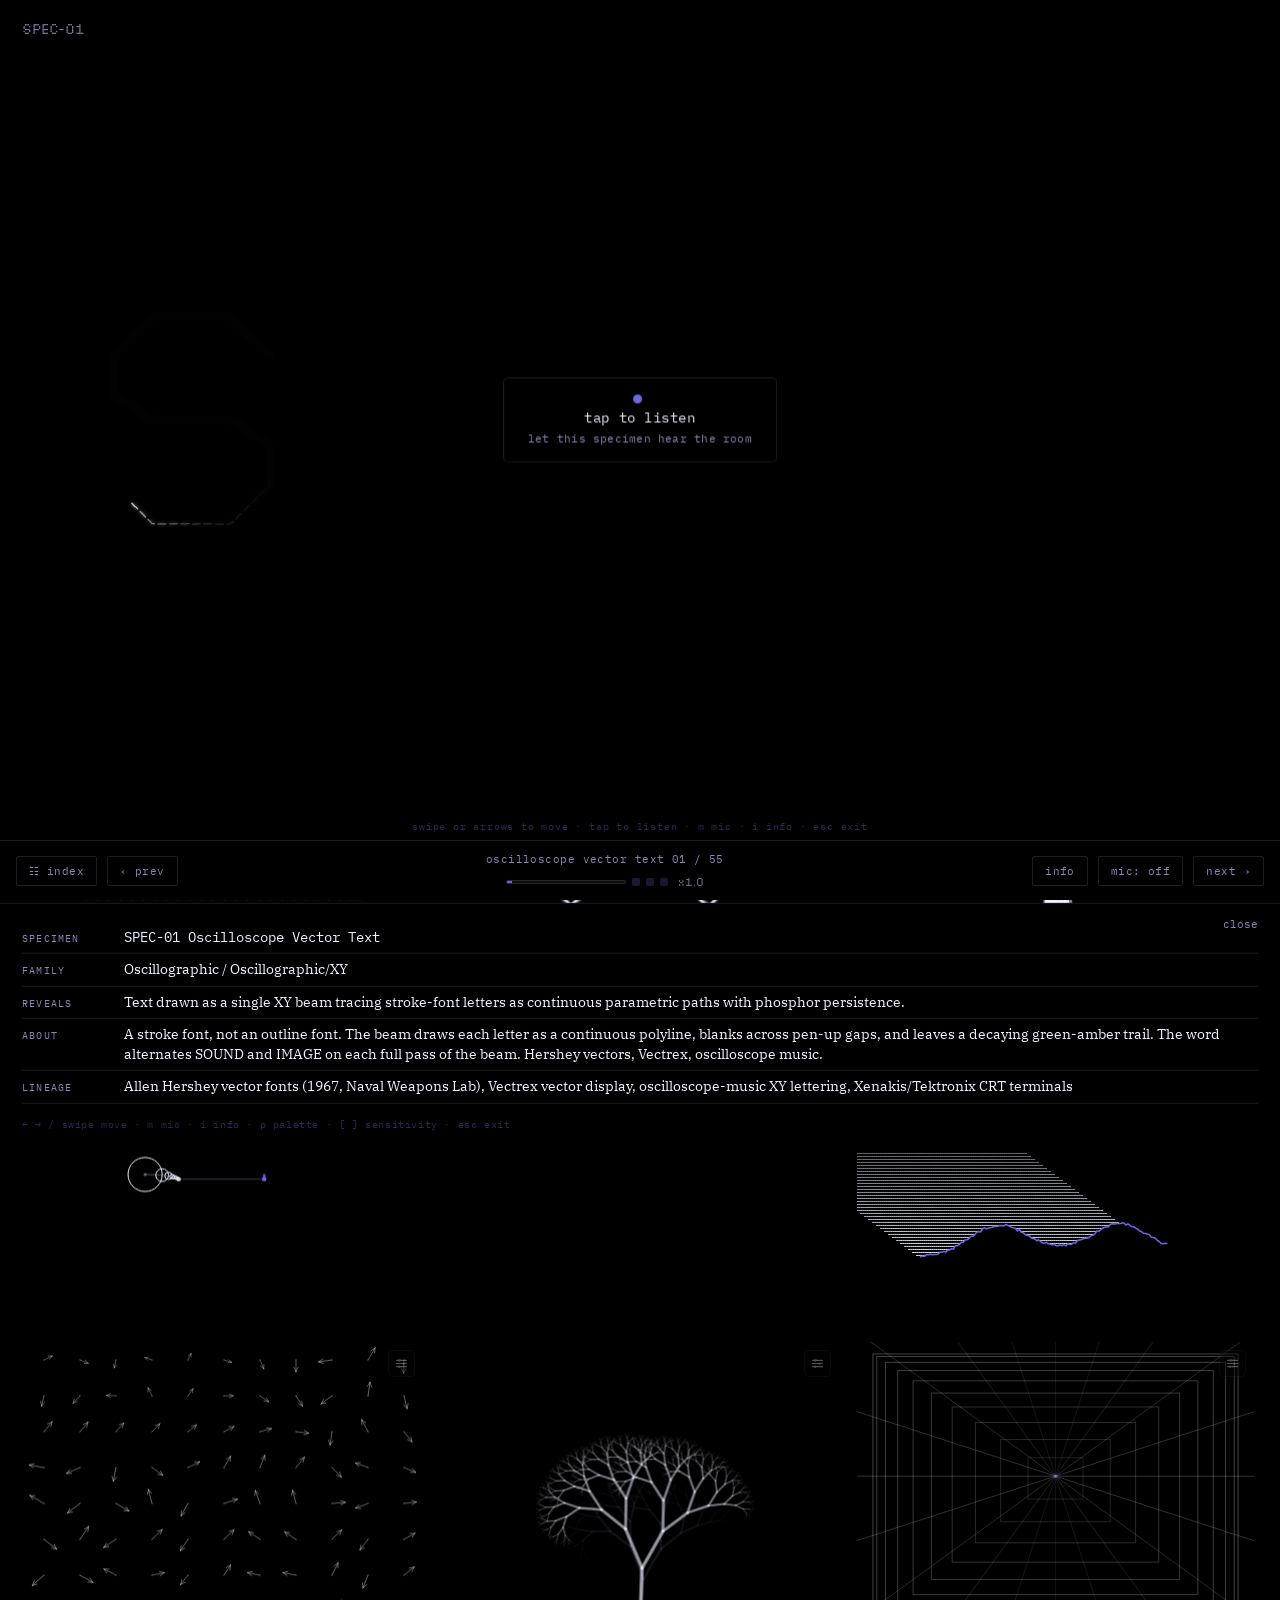
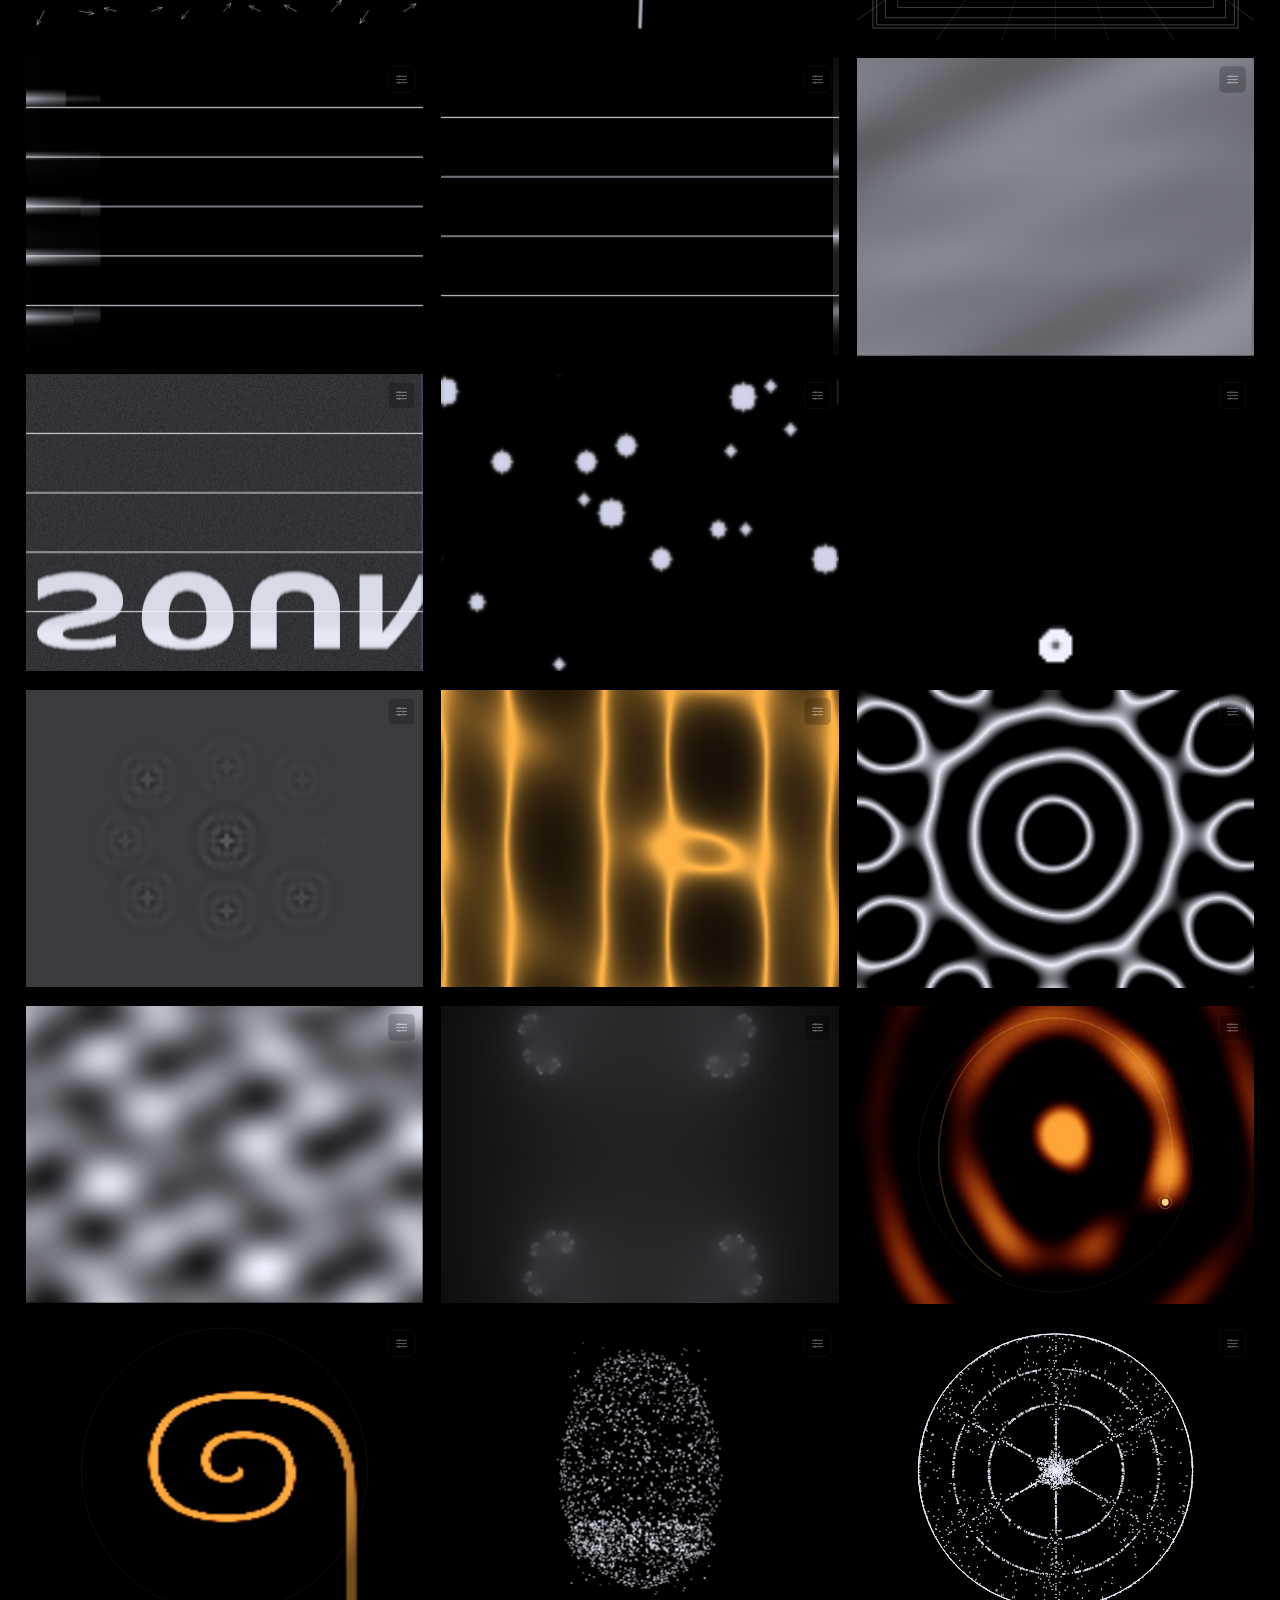
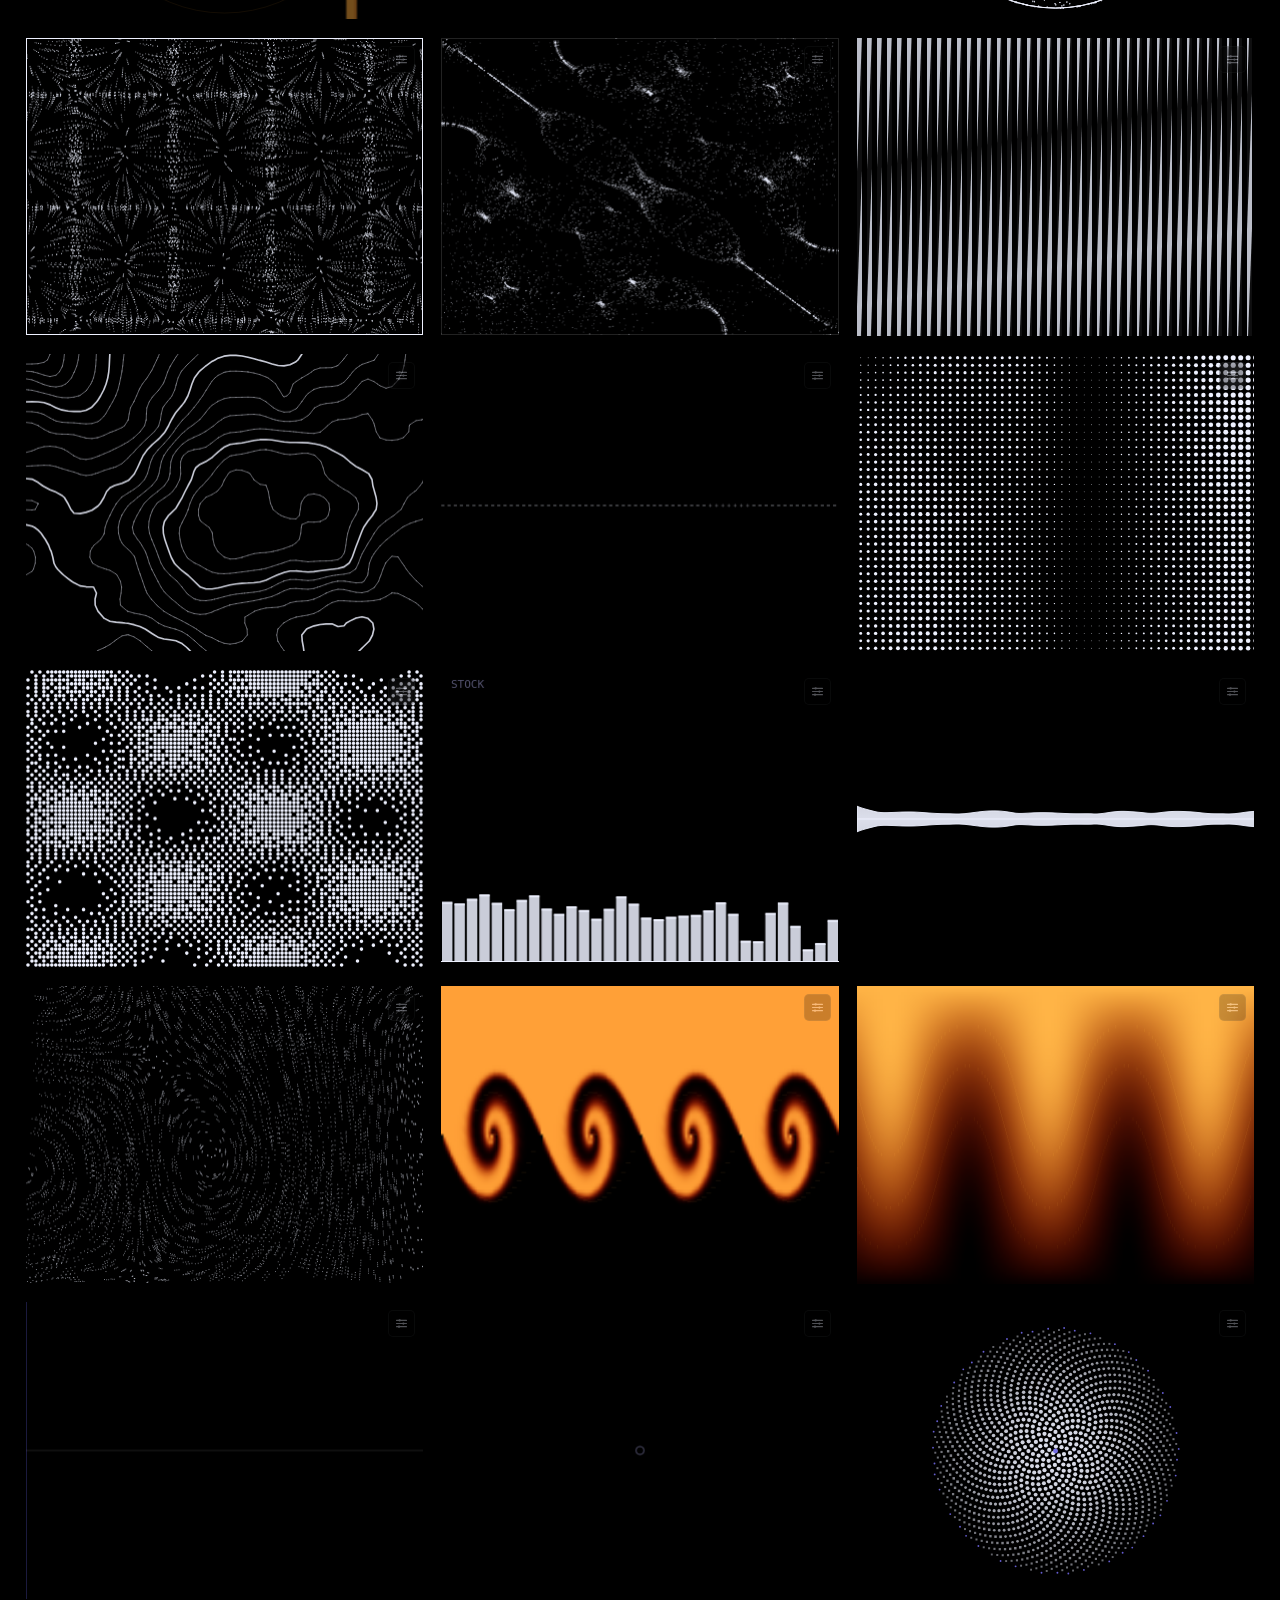
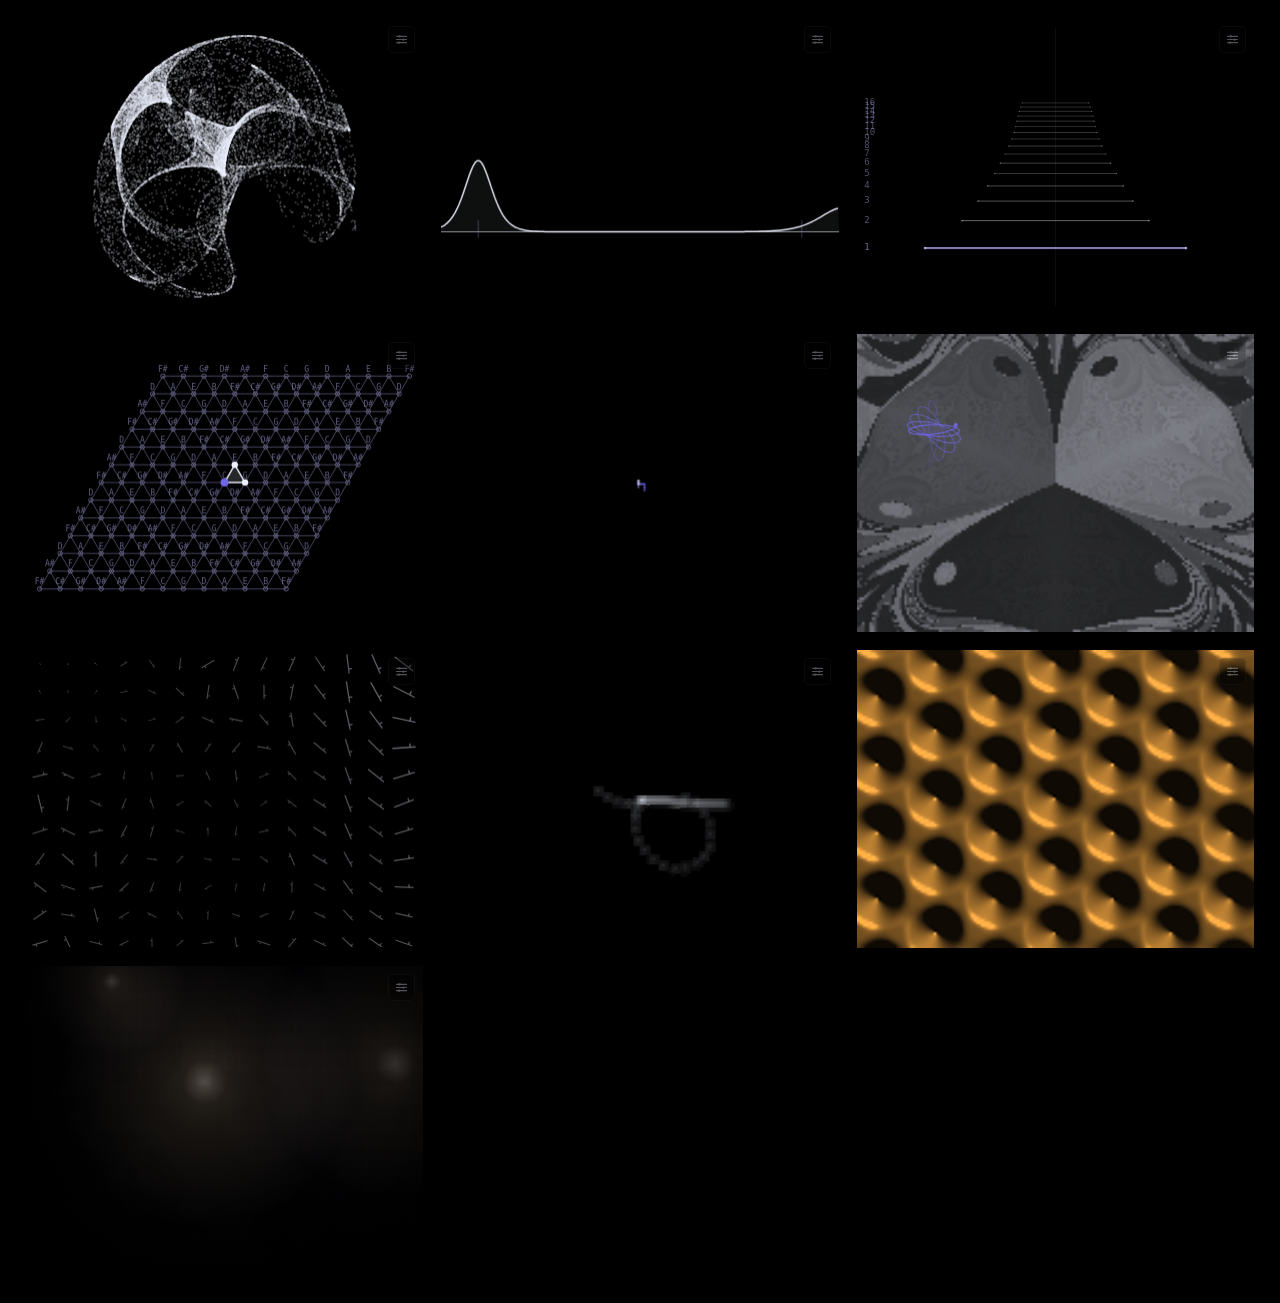
==== commit 97579825: "SPEC-01 oscilloscope: stop the beam at the word end so the swap leaves no ghost glyph On a full trav" ====
--- a/index.html
+++ b/index.html
@@ -4738,6 +4738,11 @@
 
     var start = s.beamPos;
     var end = start + beamSpeed;
+    // stop exactly at the end of the word this frame instead of wrapping the beam
+    // back over the first letter (otherwise the hot head re-lights the old word's
+    // opening glyph just before the swap, leaving a ghost fragment top-left).
+    var wrapped = end >= total;
+    if (wrapped) end = total;
 
     // analog wobble: faint mains-style sine on y plus per-vertex jitter
     var wob = Math.sin(t * 8.0) * 0.6 + Math.sin(t * 3.0) * 0.4;
@@ -4810,14 +4815,14 @@
     plotRange(headStart, end, 1.0, sw + 0.6, glow > 0);
     ctx.shadowBlur = 0;
 
-    // advance; each full traversal of the word the beam swaps SOUND <-> IMAGE,
-    // so the two words alternate continuously as the line reaches the end.
-    var wrapped = end >= total;
-    s.beamPos = ((end % total) + total) % total;
-    if (!isFinite(s.beamPos)) s.beamPos = 0;
+    // advance; on a full traversal the beam swaps SOUND <-> IMAGE so the two words
+    // alternate continuously as the line reaches the end.
     if (wrapped) {
       s.WORD = (s.WORD === 'IMAGE') ? 'SOUND' : 'IMAGE';
-      s.path = null;   // force a rebuild with the new word on the next frame
+      s.path = null;   // rebuild with the new word next frame (resets beamPos to 0)
+    } else {
+      s.beamPos = end;
+      if (!isFinite(s.beamPos)) s.beamPos = 0;
     }
   }
 });
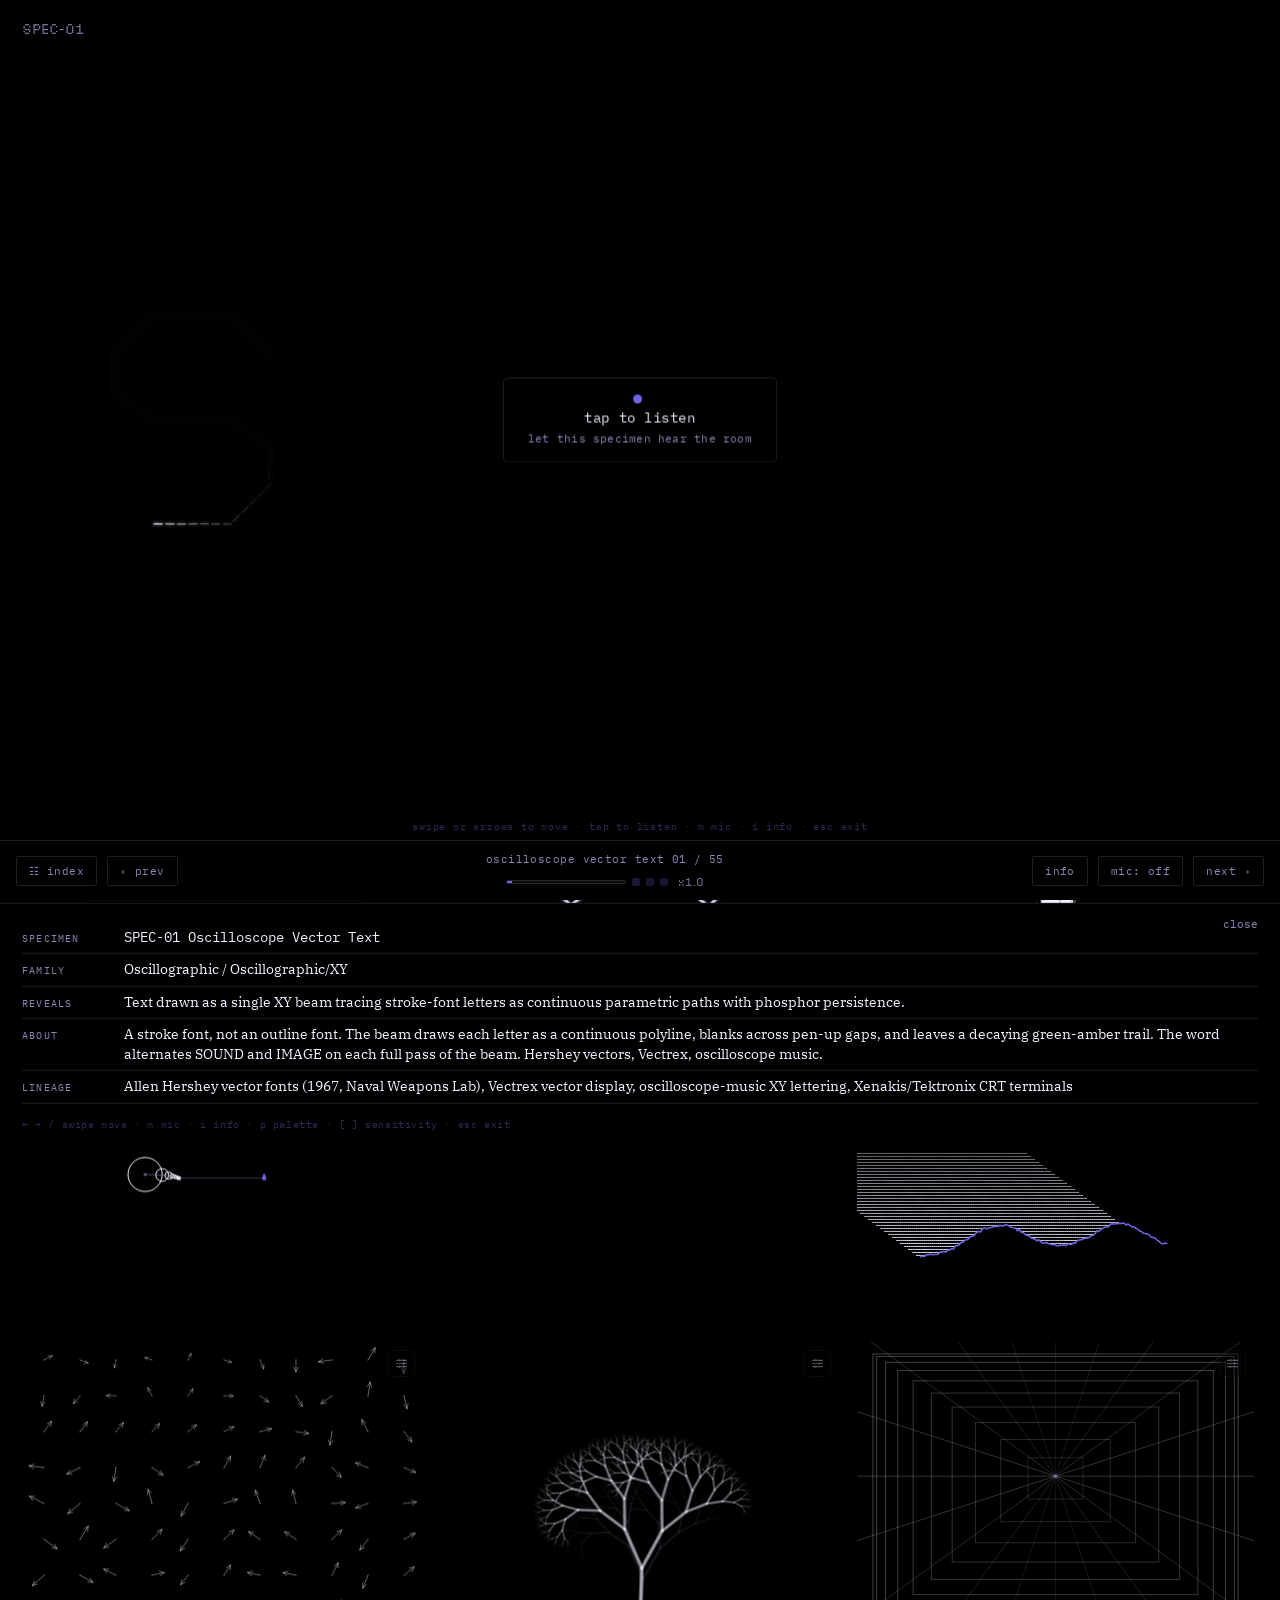
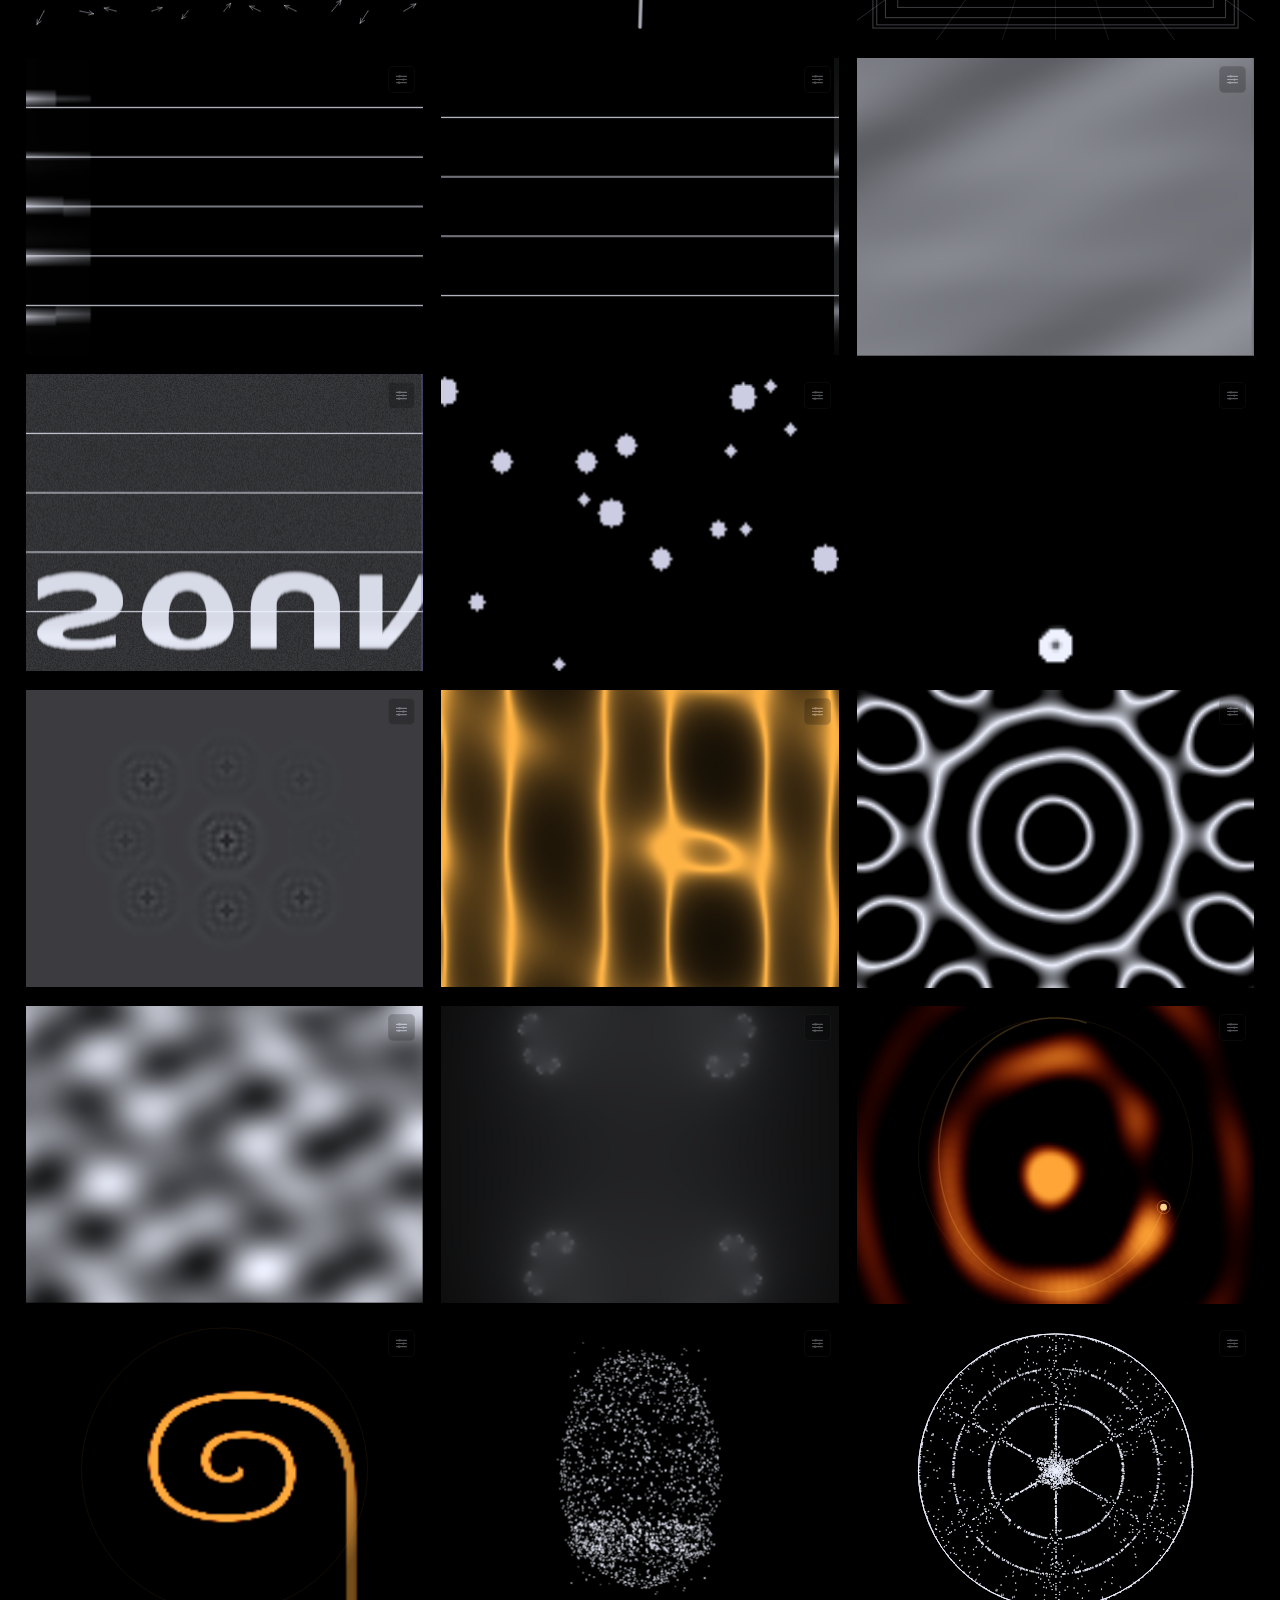
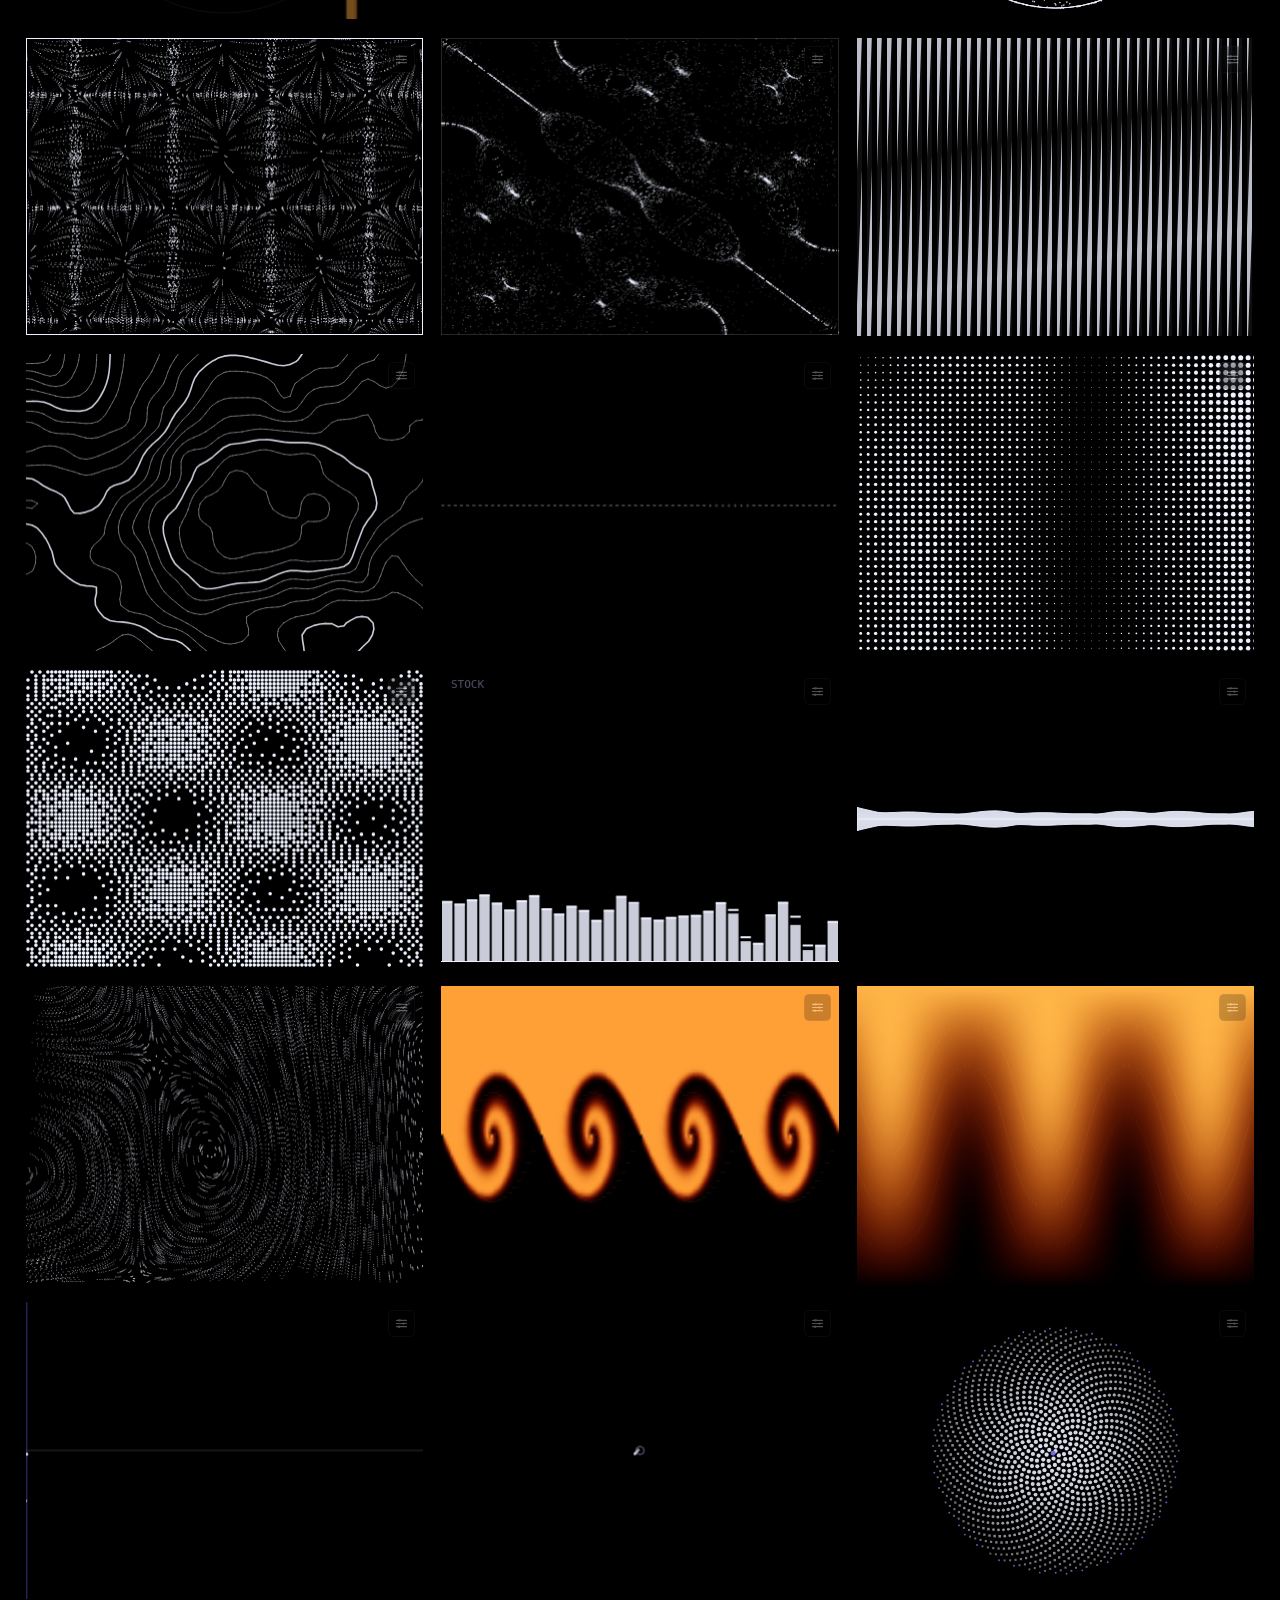
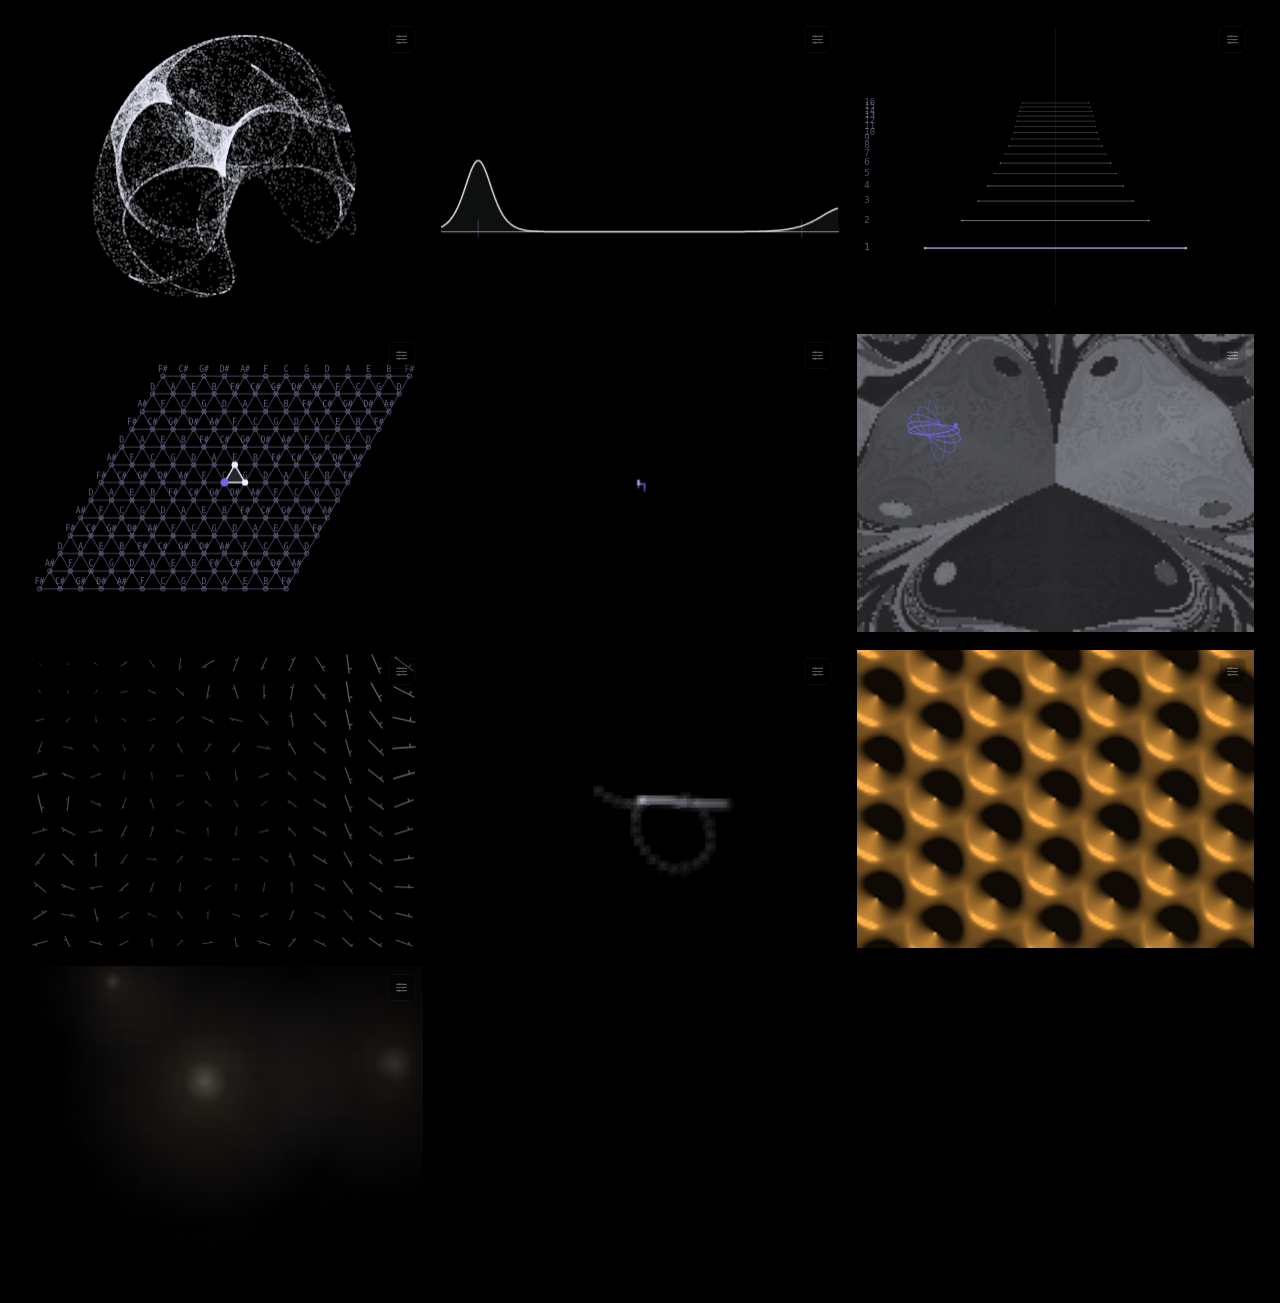
==== commit 4ff737cb: "SPEC-09 Lorenz: wide fading comet trail, longer path, audio-driven 3D turn Reworked per feedback tha" ====
--- a/index.html
+++ b/index.html
@@ -3695,7 +3695,7 @@
     { key: 'rho', label: 'rho (Rayleigh)', min: 0.5, max: 90, step: 0.5, value: 28 },
     { key: 'sigma', label: 'sigma (Prandtl)', min: 1, max: 20, step: 0.5, value: 10 },
     { key: 'speed', label: 'Integration speed', min: 1, max: 30, step: 1, value: 12 },
-    { key: 'trail', label: 'Trail length', min: 200, max: 8000, step: 100, value: 5200 },
+    { key: 'trail', label: 'Trail length', min: 200, max: 8000, step: 100, value: 7600 },
     { key: 'projAngle', label: 'View rotation', min: 0, max: 6.28, step: 0.05, value: 0.6 },
     { key: 'react', label: 'Audio drive', min: 0, max: 1.5, step: 0.05, value: 0.85 }
   ],
@@ -3746,7 +3746,10 @@
     var speed = Math.round(LABUTIL.clamp(p.speed * 1.3 * act, 0, 60));
     var glow = LABUTIL.clamp(1.05 + react * (0.4 * lv + 0.5 * bt), 0.5, 1.8);
     var trail = Math.round(LABUTIL.clamp(p.trail, 200, s.MAXTRAIL));
-    var ang = LABUTIL.clamp(p.projAngle, 0, 6.2832);
+    // slow 3D turn so the path keeps revealing new structure; only with sound (still in silence)
+    var dtv = (a && isFinite(a.dt)) ? LABUTIL.clamp(a.dt, 0, 0.1) : 0.016;
+    s.spin = (s.spin || 0) + dtv * act * 0.5;
+    var ang = LABUTIL.clamp(p.projAngle, 0, 6.2832) + s.spin;
     var beta = s.beta;
     var DT = 0.008;
     var cap = s.MAXTRAIL;
@@ -3803,15 +3806,18 @@
     var startPt = (s.head - nDraw + cap) % cap;
     ctx.lineJoin = 'round';
     ctx.lineCap = 'round';
-    ctx.lineWidth = LABUTIL.clamp(2.2 + react * 1.0 * lv, 1.6, 4);
-
-    var BANDS = 32;
+    // wide bright leading edge, tapering to a thin tail that fades to nothing with age
+    var headW = LABUTIL.clamp(3.8 + react * (1.8 * lv + 1.4 * bt), 2.6, 8);
+
+    var BANDS = 48;
     var per = Math.ceil((nDraw - 1) / BANDS);
     for (var b = 0; b < BANDS; b++) {
       var sIdx = b * per;
       if (sIdx >= nDraw - 1) break;
       var eIdx = Math.min(nDraw - 1, sIdx + per);
-      var aMid = LABUTIL.lerp(0.30, 1.0, (sIdx + eIdx) * 0.5 / Math.max(1, nDraw - 1));
+      var frac = (sIdx + eIdx) * 0.5 / Math.max(1, nDraw - 1);   // 0 oldest .. 1 newest
+      var aMid = frac * frac;                                     // tail disappears, head stays lit
+      ctx.lineWidth = LABUTIL.lerp(0.6, headW, frac);
       ctx.strokeStyle = LABUTIL.rgba(theme.ink, LABUTIL.clamp(aMid * glow, 0, 1));
       ctx.beginPath();
       var pi0 = (startPt + sIdx) % cap;
@@ -3831,7 +3837,7 @@
     if (isFinite(Ph[0]) && isFinite(Ph[1])) {
       ctx.fillStyle = LABUTIL.rgba(theme.accent, 1);
       ctx.beginPath();
-      var headR = LABUTIL.clamp(2.8 + react * (2.5 * lv + 3.5 * bt), 1.5, 10);
+      var headR = LABUTIL.clamp(3.4 + react * (2.5 * lv + 3.5 * bt), 2, 11);
       ctx.arc(Ph[0], Ph[1], headR, 0, LABUTIL.TAU);
       ctx.fill();
     }
